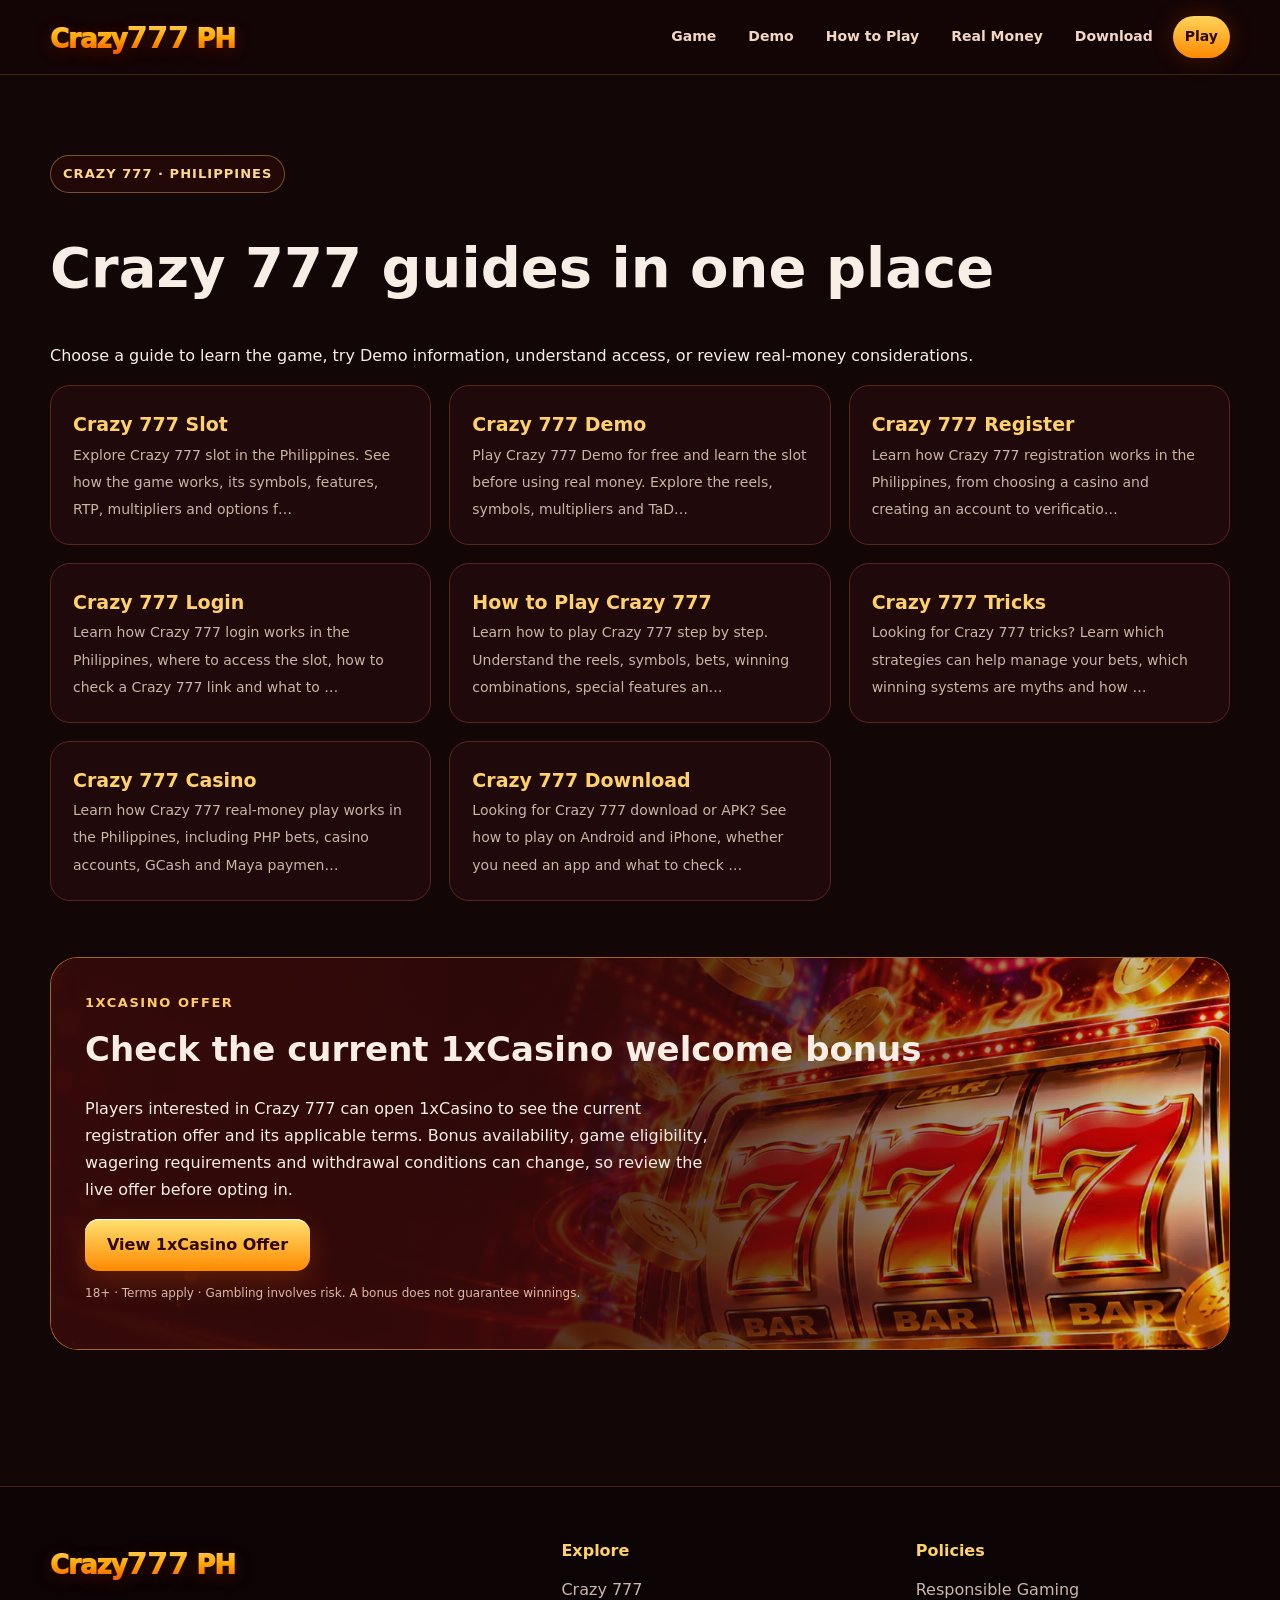
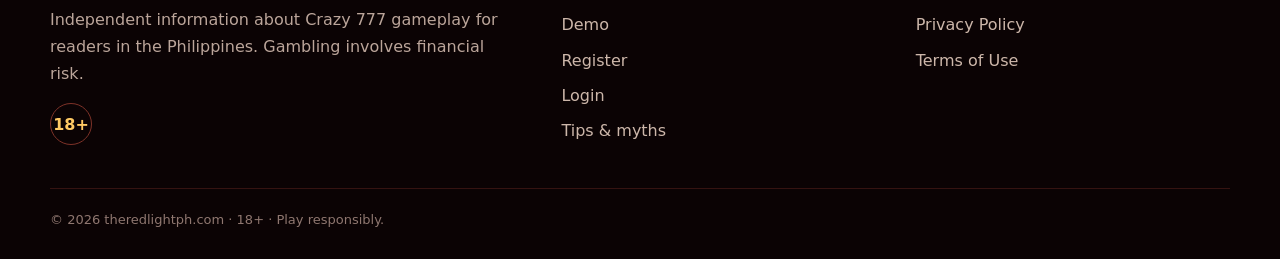
==== index.html @ 71b4148b "Site initial" ====
<!doctype html><html lang="en-PH"><head><meta charset="utf-8"><meta name="viewport" content="width=device-width,initial-scale=1"><title>Crazy 777 Philippines: Game, Demo, Login &amp; Play Guide</title><meta name="description" content="Explore Crazy 777 guides for the Philippines, including gameplay, demo, login, registration, real-money play, tips and mobile access."><meta name="robots" content="index,follow"><link rel="canonical" href="https://theredlightph.com/"><meta name="google-site-verification" content="9KcBztLnrq-bq9x8eg5gqF-JtW9DkqV1aY1myWnVCpM"><meta property="og:type" content="article"><meta property="og:title" content="Crazy 777 Philippines: Game, Demo, Login &amp; Play Guide"><meta property="og:description" content="Explore Crazy 777 guides for the Philippines, including gameplay, demo, login, registration, real-money play, tips and mobile access."><meta property="og:url" content="https://theredlightph.com/"><meta property="og:image" content="https://theredlightph.com/assets/img/hero.webp"><meta name="twitter:card" content="summary_large_image"><meta name="twitter:title" content="Crazy 777 Philippines: Game, Demo, Login &amp; Play Guide"><meta name="twitter:description" content="Explore Crazy 777 guides for the Philippines, including gameplay, demo, login, registration, real-money play, tips and mobile access."><link rel="icon" href="/favicon.ico"><link rel="stylesheet" href="/assets/css/style.css"></head><body><header class="site-header"><div class="wrap head"><a class="brand" href="/crazy-777/">Crazy<b>777</b> PH</a><button class="burger" aria-label="Open menu">☰</button><nav class="nav"><a href="/crazy-777/">Game</a><a href="/crazy-777-demo/">Demo</a><a href="/how-to-play-crazy-777/">How to Play</a><a href="/crazy-777-real-money/">Real Money</a><a href="/crazy-777-download/">Download</a><a class="play-top" href="/play/">Play</a></nav></div></header><section class="hub"><div class="wrap"><span class="eyebrow">Crazy 777 · Philippines</span><h1>Crazy 777 guides in one place</h1><p>Choose a guide to learn the game, try Demo information, understand access, or review real-money considerations.</p><div class="cards"><a class="card" href="/crazy-777/"><b>Crazy 777 Slot</b><span>Explore Crazy 777 slot in the Philippines. See how the game works, its symbols, features, RTP, multipliers and options f…</span></a><a class="card" href="/crazy-777-demo/"><b>Crazy 777 Demo</b><span>Play Crazy 777 Demo for free and learn the slot before using real money. Explore the reels, symbols, multipliers and TaD…</span></a><a class="card" href="/crazy-777-register/"><b>Crazy 777 Register</b><span>Learn how Crazy 777 registration works in the Philippines, from choosing a casino and creating an account to verificatio…</span></a><a class="card" href="/crazy-777-login/"><b>Crazy 777 Login</b><span>Learn how Crazy 777 login works in the Philippines, where to access the slot, how to check a Crazy 777 link and what to …</span></a><a class="card" href="/how-to-play-crazy-777/"><b>How to Play Crazy 777</b><span>Learn how to play Crazy 777 step by step. Understand the reels, symbols, bets, winning combinations, special features an…</span></a><a class="card" href="/crazy-777-tricks/"><b>Crazy 777 Tricks</b><span>Looking for Crazy 777 tricks? Learn which strategies can help manage your bets, which winning systems are myths and how …</span></a><a class="card" href="/crazy-777-real-money/"><b>Crazy 777 Casino</b><span>Learn how Crazy 777 real-money play works in the Philippines, including PHP bets, casino accounts, GCash and Maya paymen…</span></a><a class="card" href="/crazy-777-download/"><b>Crazy 777 Download</b><span>Looking for Crazy 777 download or APK? See how to play on Android and iPhone, whether you need an app and what to check …</span></a></div><section class="bonus"><div class="bonus-kicker">1xCasino offer</div><h2>Check the current 1xCasino welcome bonus</h2><p>Players interested in Crazy 777 can open 1xCasino to see the current registration offer and its applicable terms. Bonus availability, game eligibility, wagering requirements and withdrawal conditions can change, so review the live offer before opting in.</p><a class="btn btn-main" href="/play/" rel="nofollow sponsored">View 1xCasino Offer</a><p class="bonus-note">18+ · Terms apply · Gambling involves risk. A bonus does not guarantee winnings.</p></section></div></section><footer class="footer"><div class="wrap"><div class="footgrid"><div><div class="brand">Crazy<b>777</b> PH</div><p>Independent information about Crazy 777 gameplay for readers in the Philippines. Gambling involves financial risk.</p><span class="age">18+</span></div><div><h4>Explore</h4><a href="/crazy-777/">Crazy 777</a><a href="/crazy-777-demo/">Demo</a><a href="/crazy-777-register/">Register</a><a href="/crazy-777-login/">Login</a><a href="/crazy-777-tricks/">Tips & myths</a></div><div><h4>Policies</h4><a href="/responsible-gaming/">Responsible Gaming</a><a href="/privacy-policy/">Privacy Policy</a><a href="/terms/">Terms of Use</a></div></div><div class="copyright">© 2026 theredlightph.com · 18+ · Play responsibly.</div></div></footer><script src="/assets/js/site.js"></script></body></html>
---- assets/css/style.css ----
*{box-sizing:border-box}html{scroll-behavior:smooth}body{margin:0;background:#120607;color:#f8eee6;font-family:Inter,ui-sans-serif,system-ui,-apple-system,BlinkMacSystemFont,"Segoe UI",sans-serif;line-height:1.7}a{color:inherit}.wrap{width:min(1180px,calc(100% - 40px));margin:auto}.site-header{position:sticky;top:0;z-index:50;background:rgba(20,5,6,.9);backdrop-filter:blur(16px);border-bottom:1px solid rgba(255,190,73,.18)}.head{height:74px;display:flex;align-items:center;gap:24px}.brand{font-weight:950;font-size:26px;letter-spacing:-1px;text-decoration:none;background:linear-gradient(#fff2a6,#ffb000 52%,#ef2b0b);-webkit-background-clip:text;color:transparent;text-shadow:0 4px 18px rgba(255,68,0,.22)}.brand b{font-size:31px}.nav{display:flex;gap:8px;margin-left:auto}.nav a{font-size:14px;font-weight:750;text-decoration:none;padding:9px 12px;border-radius:999px;color:#f3d7c4}.nav a:hover{background:#2b0c0d;color:#fff}.play-top{background:linear-gradient(180deg,#ffd45b,#ff8a00);color:#2b0800!important;box-shadow:0 0 24px #ff6a0038}.burger{display:none;margin-left:auto;background:#2b0c0d;border:1px solid #6f2b22;color:#fff;border-radius:12px;padding:10px 12px;font-size:18px}.hero{position:relative;min-height:620px;display:flex;align-items:center;overflow:hidden;background:#4a0909}.hero:before{content:"";position:absolute;inset:0;background:linear-gradient(90deg,rgba(25,3,4,.96) 0%,rgba(25,3,4,.78) 38%,rgba(25,3,4,.08) 72%),url('/assets/img/hero.webp') center/cover no-repeat}.hero:after{content:"";position:absolute;inset:auto 0 0;height:130px;background:linear-gradient(transparent,#120607)}.hero-in{position:relative;z-index:2;padding:90px 0 120px;max-width:660px}.eyebrow{display:inline-flex;gap:8px;align-items:center;padding:7px 12px;border:1px solid #ffbf5066;border-radius:999px;background:#2a0909bb;color:#ffd887;font-weight:800;font-size:13px;text-transform:uppercase;letter-spacing:.08em}.hero h1{font-size:clamp(42px,6vw,76px);line-height:.98;margin:20px 0 20px;letter-spacing:-3px;text-wrap:balance}.hero p{font-size:19px;color:#f4d9c9;max-width:620px}.hero-actions{display:flex;gap:12px;flex-wrap:wrap;margin-top:28px}.btn{display:inline-flex;align-items:center;justify-content:center;min-height:50px;padding:12px 22px;border-radius:14px;text-decoration:none;font-weight:900}.btn-main{background:linear-gradient(180deg,#ffe172,#ff8a00);color:#2d0800;box-shadow:0 10px 30px #ff6a0038,inset 0 1px #fff}.btn-main:hover{transform:translateY(-2px)}.btn-ghost{background:#2b0b0ddd;border:1px solid #a64535;color:#fff}.trustbar{position:relative;z-index:4;margin-top:-58px}.trustgrid{display:grid;grid-template-columns:repeat(4,1fr);background:linear-gradient(135deg,#2a0b0d,#1a0809);border:1px solid #6d2c25;border-radius:22px;box-shadow:0 24px 60px #0008;overflow:hidden}.trustgrid div{padding:19px 22px;border-right:1px solid #55201d}.trustgrid div:last-child{border:0}.trustgrid b{display:block;color:#ffd56b}.main{padding:64px 0 90px}.toc{margin:0 0 52px;padding:22px 24px;background:linear-gradient(135deg,#2b0d0f,#1b090a);border:1px solid #5f2723;border-radius:20px}.toc strong{display:block;color:#ffd36a;margin-bottom:12px}.toc-links{display:flex;gap:9px;flex-wrap:wrap}.toc a{text-decoration:none;font-size:13px;font-weight:750;padding:7px 10px;border-radius:10px;background:#3a1113;color:#f6d9c7}.content{font-size:17px}.content h2{font-size:clamp(28px,3.5vw,40px);line-height:1.15;letter-spacing:-1px;margin:72px 0 20px;color:#fff}.content h3{font-size:22px;line-height:1.3;margin:32px 0 8px;color:#ffd477}.content p{color:#e9d7cc;margin:0 0 20px;max-width:900px}.content ul,.content ol{max-width:860px;padding-left:25px;color:#ecd9cd}.content li{margin:8px 0}.table-wrap{overflow-x:auto;margin:28px 0 44px;border:1px solid #642820;border-radius:18px;background:#1d090a}.content table{width:100%;border-collapse:collapse;min-width:620px}.content th,.content td{text-align:left;padding:14px 17px;border-bottom:1px solid #4b1c19}.content tr:last-child td{border-bottom:0}.content tr:nth-child(even){background:#260c0d}.content th{color:#ffd36a}.visual{margin:40px 0 52px;border-radius:26px;overflow:hidden;border:1px solid #733129;box-shadow:0 28px 70px #0008}.visual img{width:100%;display:block;height:auto}.visual.split{display:grid;grid-template-columns:1.5fr .7fr;background:#21090a;align-items:center}.visual.split img{height:100%;object-fit:cover}.visual-copy{padding:28px}.visual-copy b{display:block;font-size:26px;color:#ffd36a;margin-bottom:8px}.bonus{position:relative;margin:56px 0;padding:34px;border-radius:28px;overflow:hidden;border:1px solid #ffb43c88;background:#3b0d0b}.bonus:before{content:"";position:absolute;inset:0;background:linear-gradient(90deg,#300a0af2,#300a0acb 55%,#300a0a2c),url('/assets/img/cta.webp') center/cover}.bonus>*{position:relative}.bonus-kicker{font-size:13px;text-transform:uppercase;letter-spacing:.12em;font-weight:900;color:#ffcb65}.bonus h2{margin:7px 0 10px!important;font-size:34px!important}.bonus p{max-width:650px}.bonus-note{font-size:12px;color:#d9b9a7!important;margin-top:12px!important}.symbol-row{display:grid;grid-template-columns:1fr 1fr;gap:20px;margin:46px 0}.symbol-card{display:flex;align-items:center;gap:22px;background:#220a0b;border:1px solid #5c241f;border-radius:22px;padding:22px}.symbol-card img{width:120px;height:100px;object-fit:cover;border-radius:16px}.symbol-card b{font-size:20px;color:#ffd46f}.demo-panel{position:relative;margin:35px 0 55px;border-radius:28px;overflow:hidden;border:1px solid #7a3429}.demo-panel img{display:block;width:100%}.demo-overlay{position:absolute;inset:0;display:flex;align-items:center;justify-content:center;background:#18040455}.demo-play{width:120px;height:120px;border-radius:50%;background:linear-gradient(#ffe072,#ff8b00);display:flex;align-items:center;justify-content:center;color:#330800;text-decoration:none;font-weight:950;box-shadow:0 0 0 14px #ffb13d22,0 20px 50px #0009;font-size:18px}.faq h3{padding-top:16px;border-top:1px solid #3f1716}.footer{border-top:1px solid #4d1c19;background:#0b0304;padding:50px 0 28px}.footgrid{display:grid;grid-template-columns:1.5fr 1fr 1fr;gap:40px}.footer h4{color:#ffd16a;margin:0 0 12px}.footer a{display:block;color:#cdb7aa;text-decoration:none;margin:8px 0}.footer p{color:#bba59a}.age{display:inline-flex;border:1px solid #7e3228;border-radius:50%;width:42px;height:42px;align-items:center;justify-content:center;font-weight:900;color:#ffca64}.copyright{margin-top:36px;padding-top:20px;border-top:1px solid #351311;color:#8f7770;font-size:13px}.policy{padding:70px 0}.policy h1{font-size:48px}.policy h2{margin-top:40px;color:#ffd16a}.policy p,.policy li{color:#dfccc1}.hub{padding:80px 0}.hub h1{font-size:56px;line-height:1}.cards{display:grid;grid-template-columns:repeat(3,1fr);gap:18px}.card{background:#20090a;border:1px solid #5d231f;border-radius:20px;padding:22px;text-decoration:none}.card b{display:block;color:#ffd16a;font-size:19px}.card span{color:#cbb3a6;font-size:14px}.sr{position:absolute;left:-9999px}
@media(max-width:900px){.nav{display:none;position:absolute;top:74px;left:20px;right:20px;background:#190708;border:1px solid #5b211d;border-radius:18px;padding:12px;flex-direction:column}.nav.open{display:flex}.burger{display:block}.hero{min-height:570px}.hero:before{background:linear-gradient(180deg,rgba(22,3,4,.35),rgba(22,3,4,.96) 67%),url('/assets/img/hero.webp') 62% center/cover no-repeat}.hero-in{padding-top:230px}.trustgrid{grid-template-columns:1fr 1fr}.trustgrid div:nth-child(2){border-right:0}.trustgrid div:nth-child(-n+2){border-bottom:1px solid #55201d}.visual.split{grid-template-columns:1fr}.cards{grid-template-columns:1fr 1fr}.footgrid{grid-template-columns:1fr 1fr}.footgrid>div:first-child{grid-column:1/-1}}
@media(max-width:560px){.wrap{width:min(100% - 28px,1180px)}.head{height:66px}.brand{font-size:21px}.brand b{font-size:25px}.nav{top:66px}.hero{min-height:620px}.hero-in{padding:250px 0 100px}.hero h1{font-size:43px;letter-spacing:-1.8px}.hero p{font-size:16px}.hero-actions .btn{width:100%}.trustbar{margin-top:-44px}.trustgrid{grid-template-columns:1fr 1fr}.trustgrid div{padding:14px 13px;font-size:13px}.main{padding-top:48px}.content{font-size:16px}.content h2{margin-top:58px}.toc{padding:18px}.toc-links{display:grid;grid-template-columns:1fr 1fr}.bonus{padding:24px 20px}.bonus h2{font-size:28px!important}.symbol-row{grid-template-columns:1fr}.symbol-card img{width:90px;height:80px}.demo-play{width:96px;height:96px}.cards{grid-template-columns:1fr}.footgrid{grid-template-columns:1fr}.footgrid>div:first-child{grid-column:auto}.policy h1{font-size:38px}}
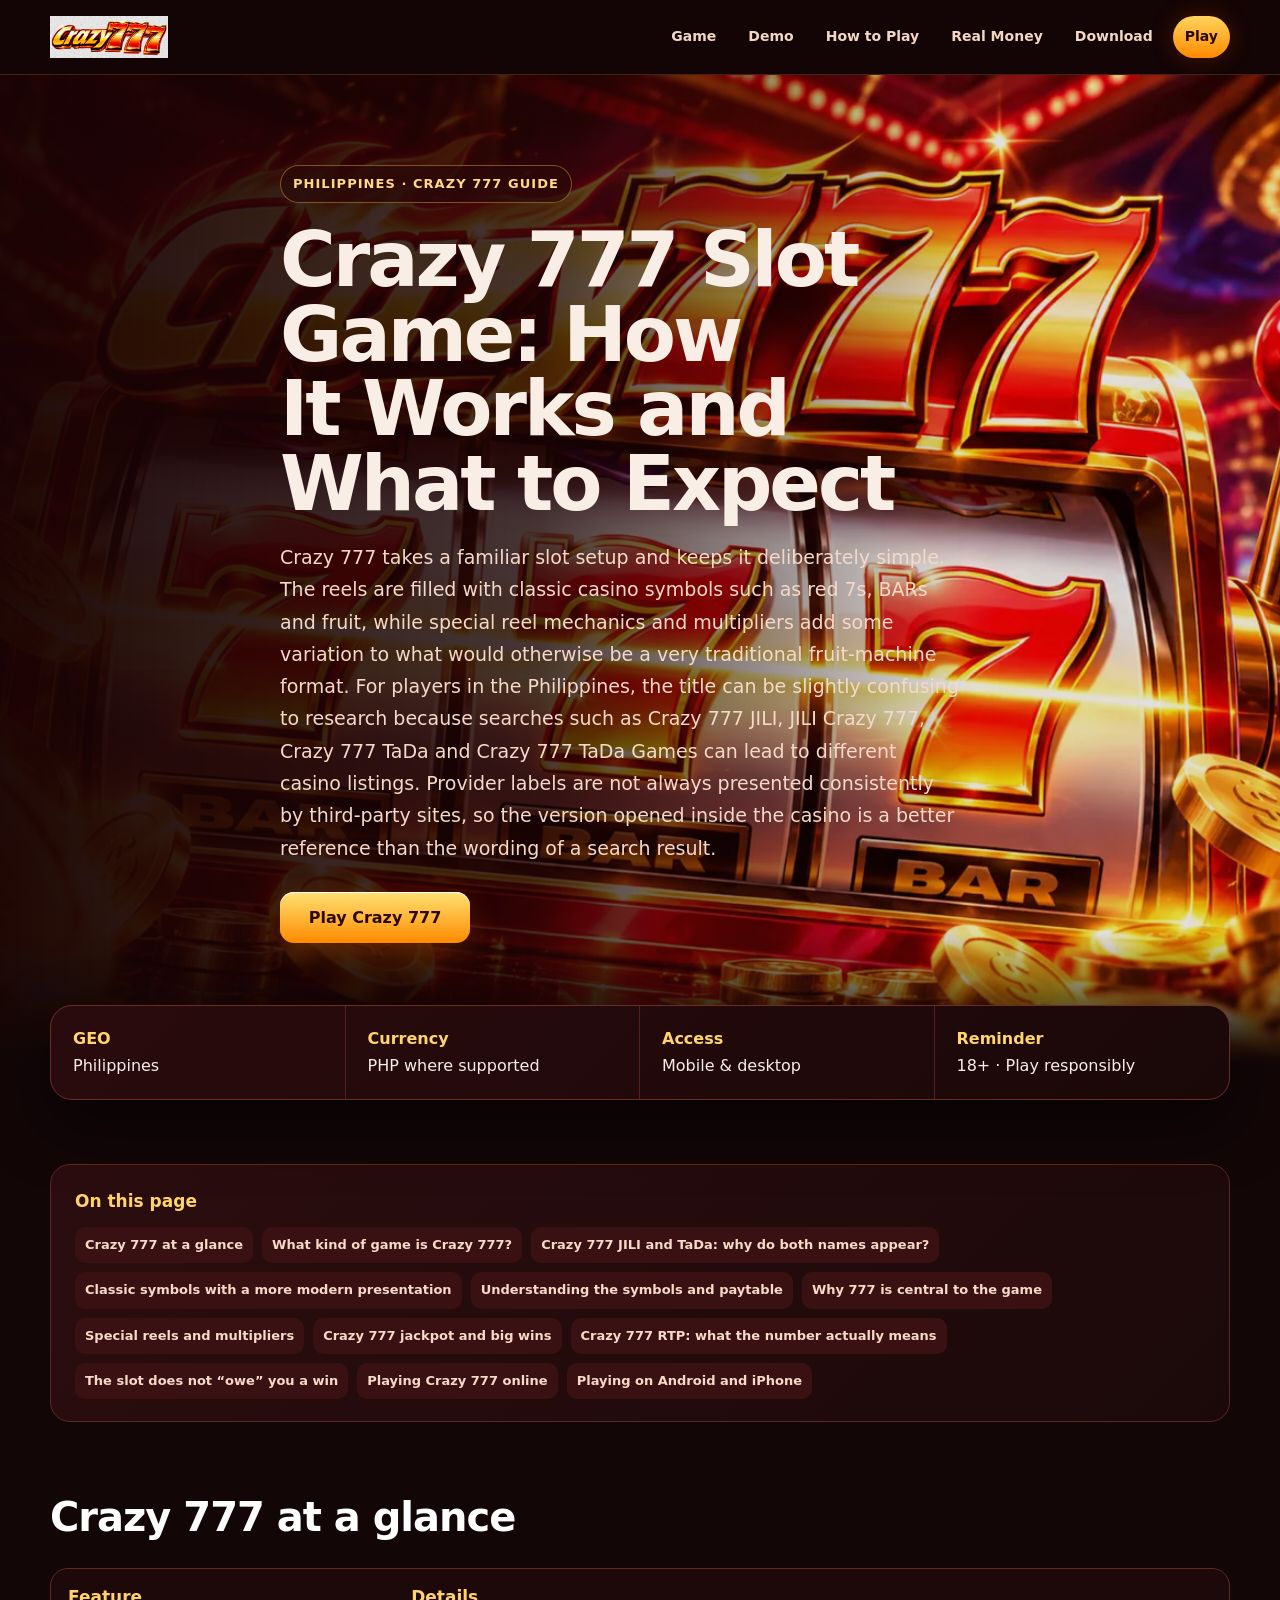
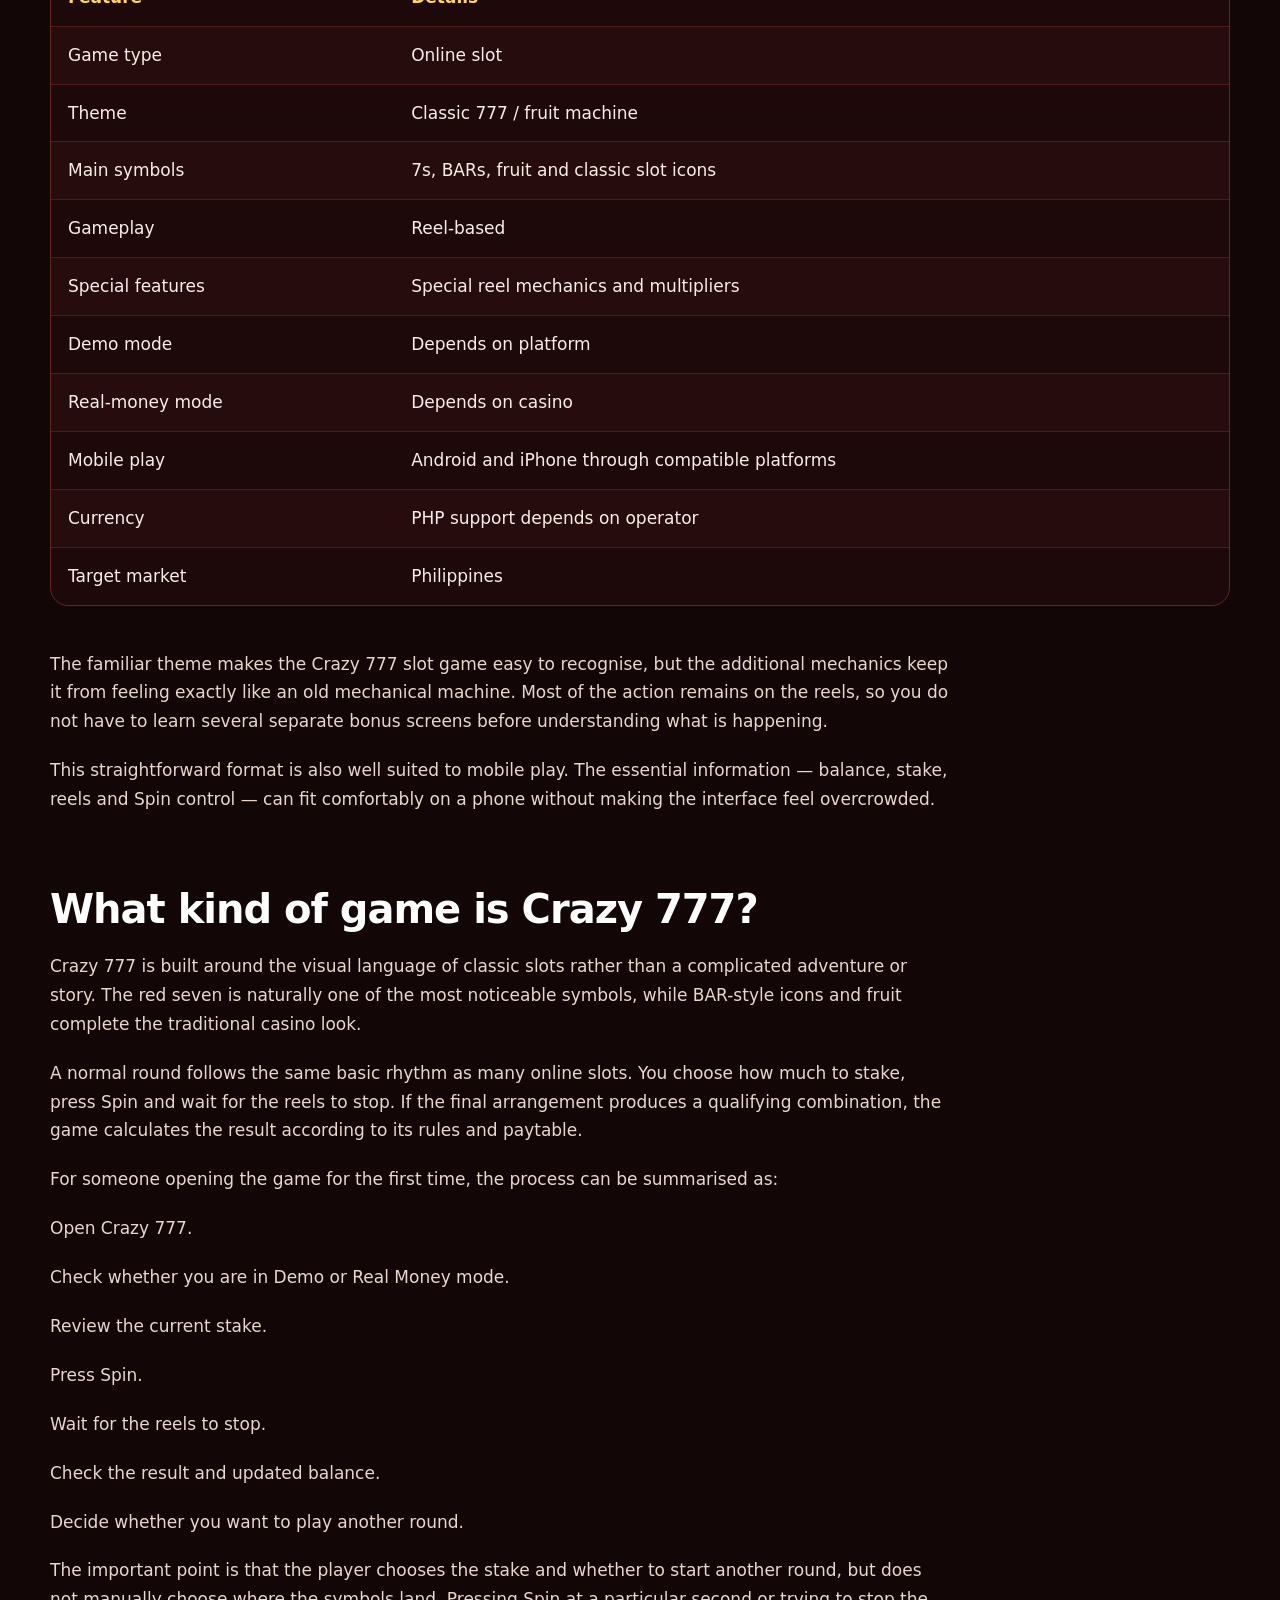
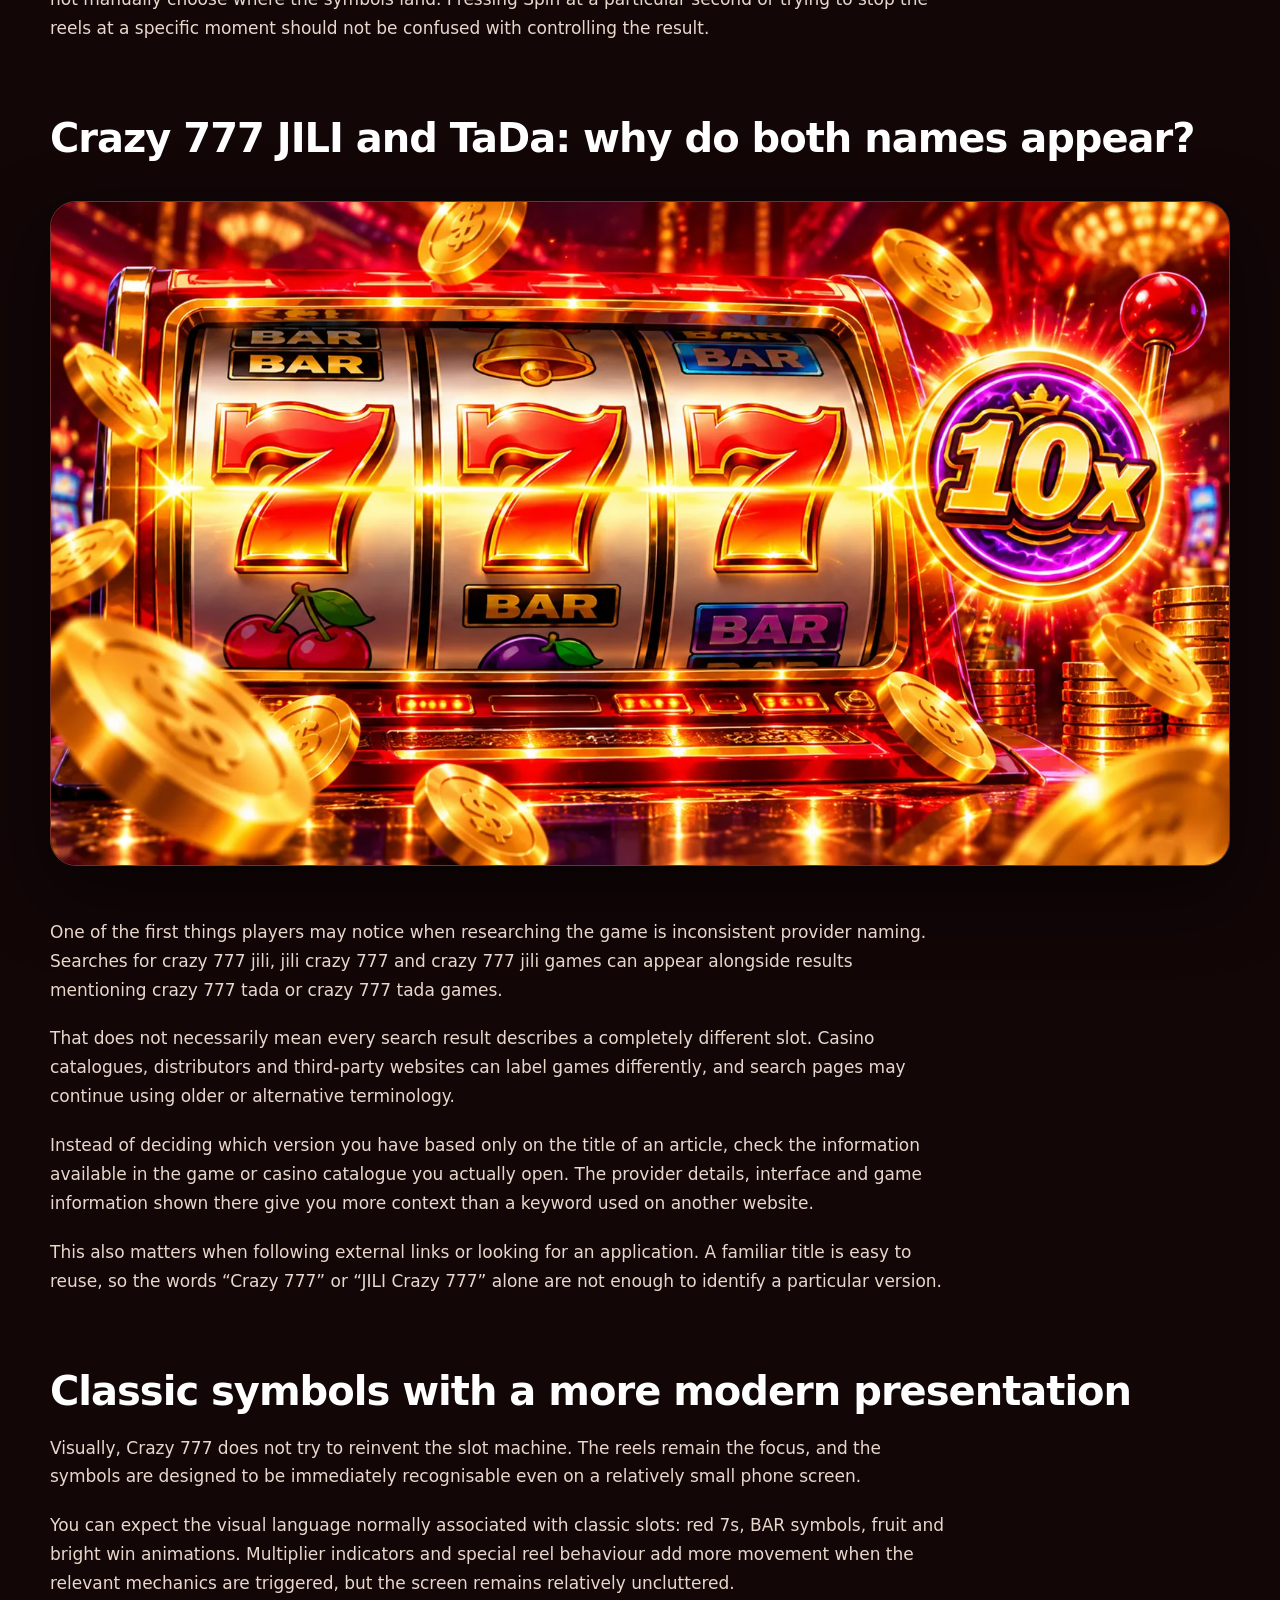
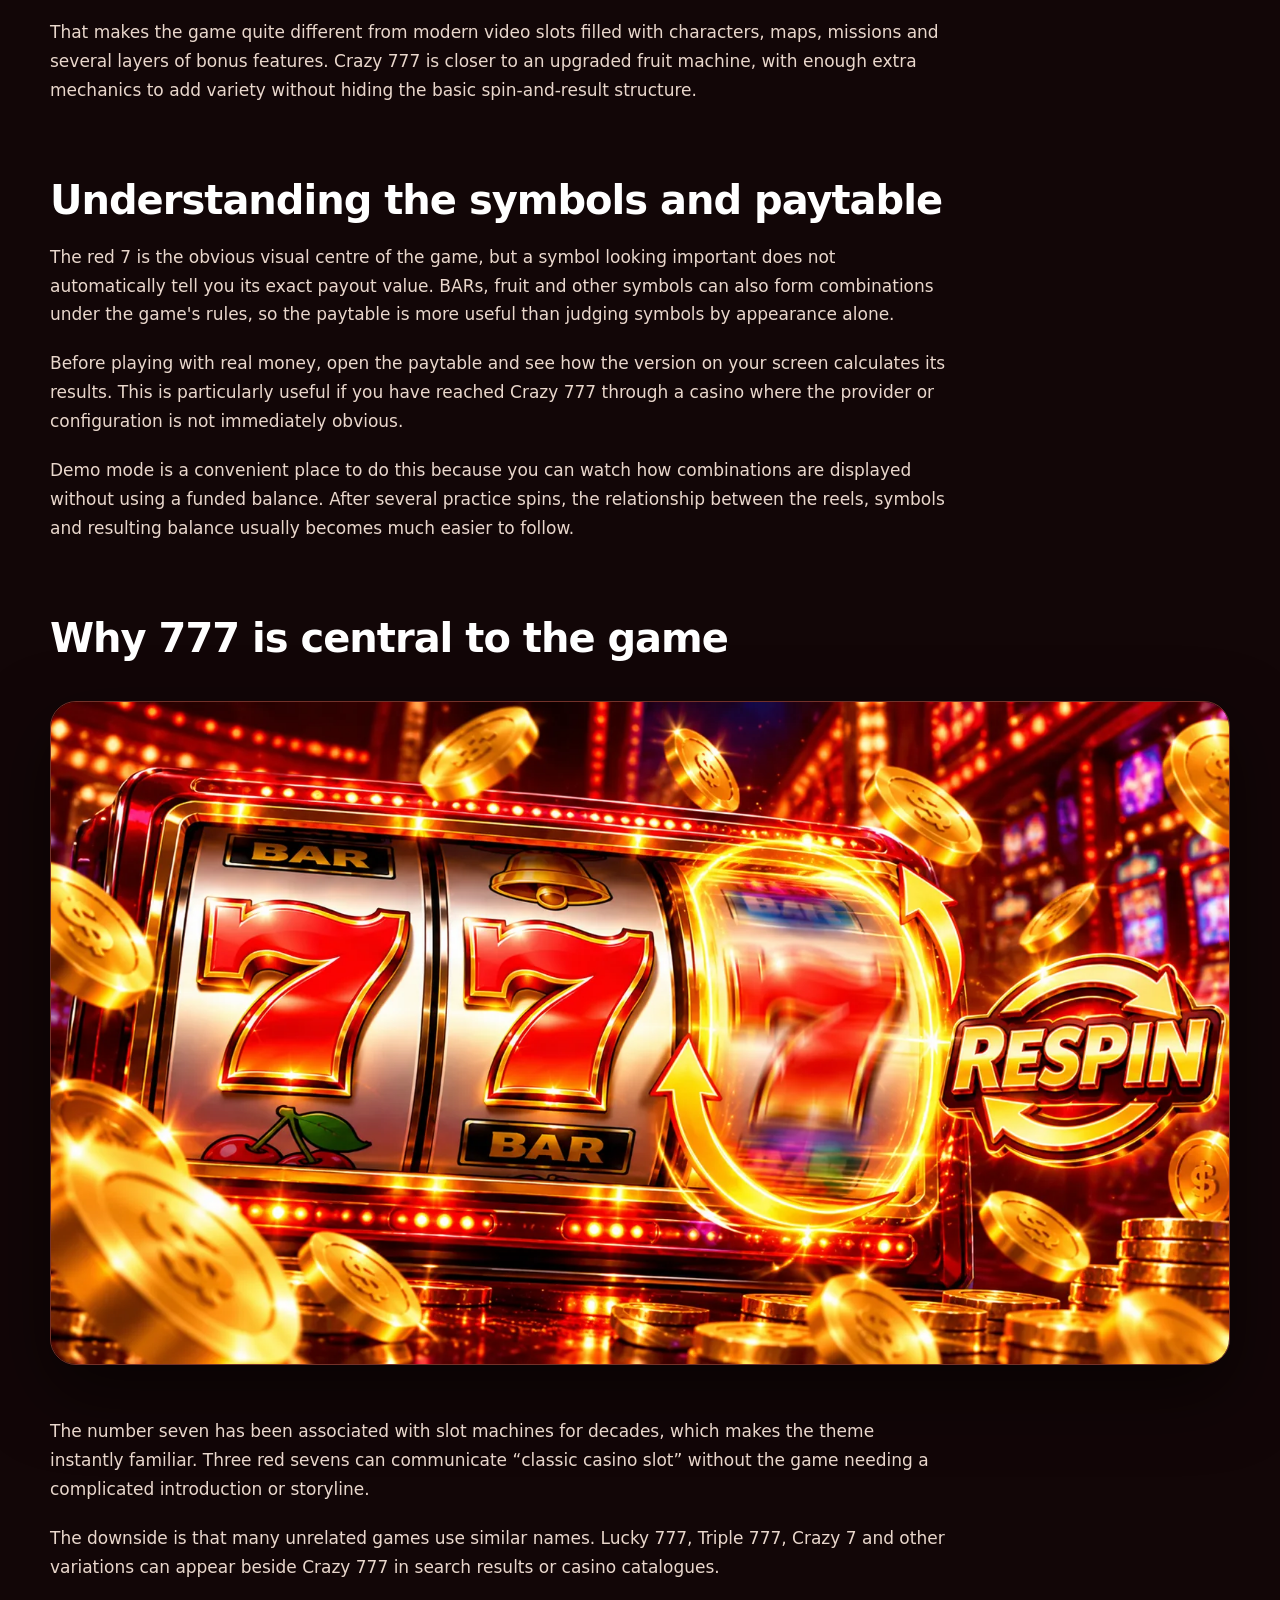
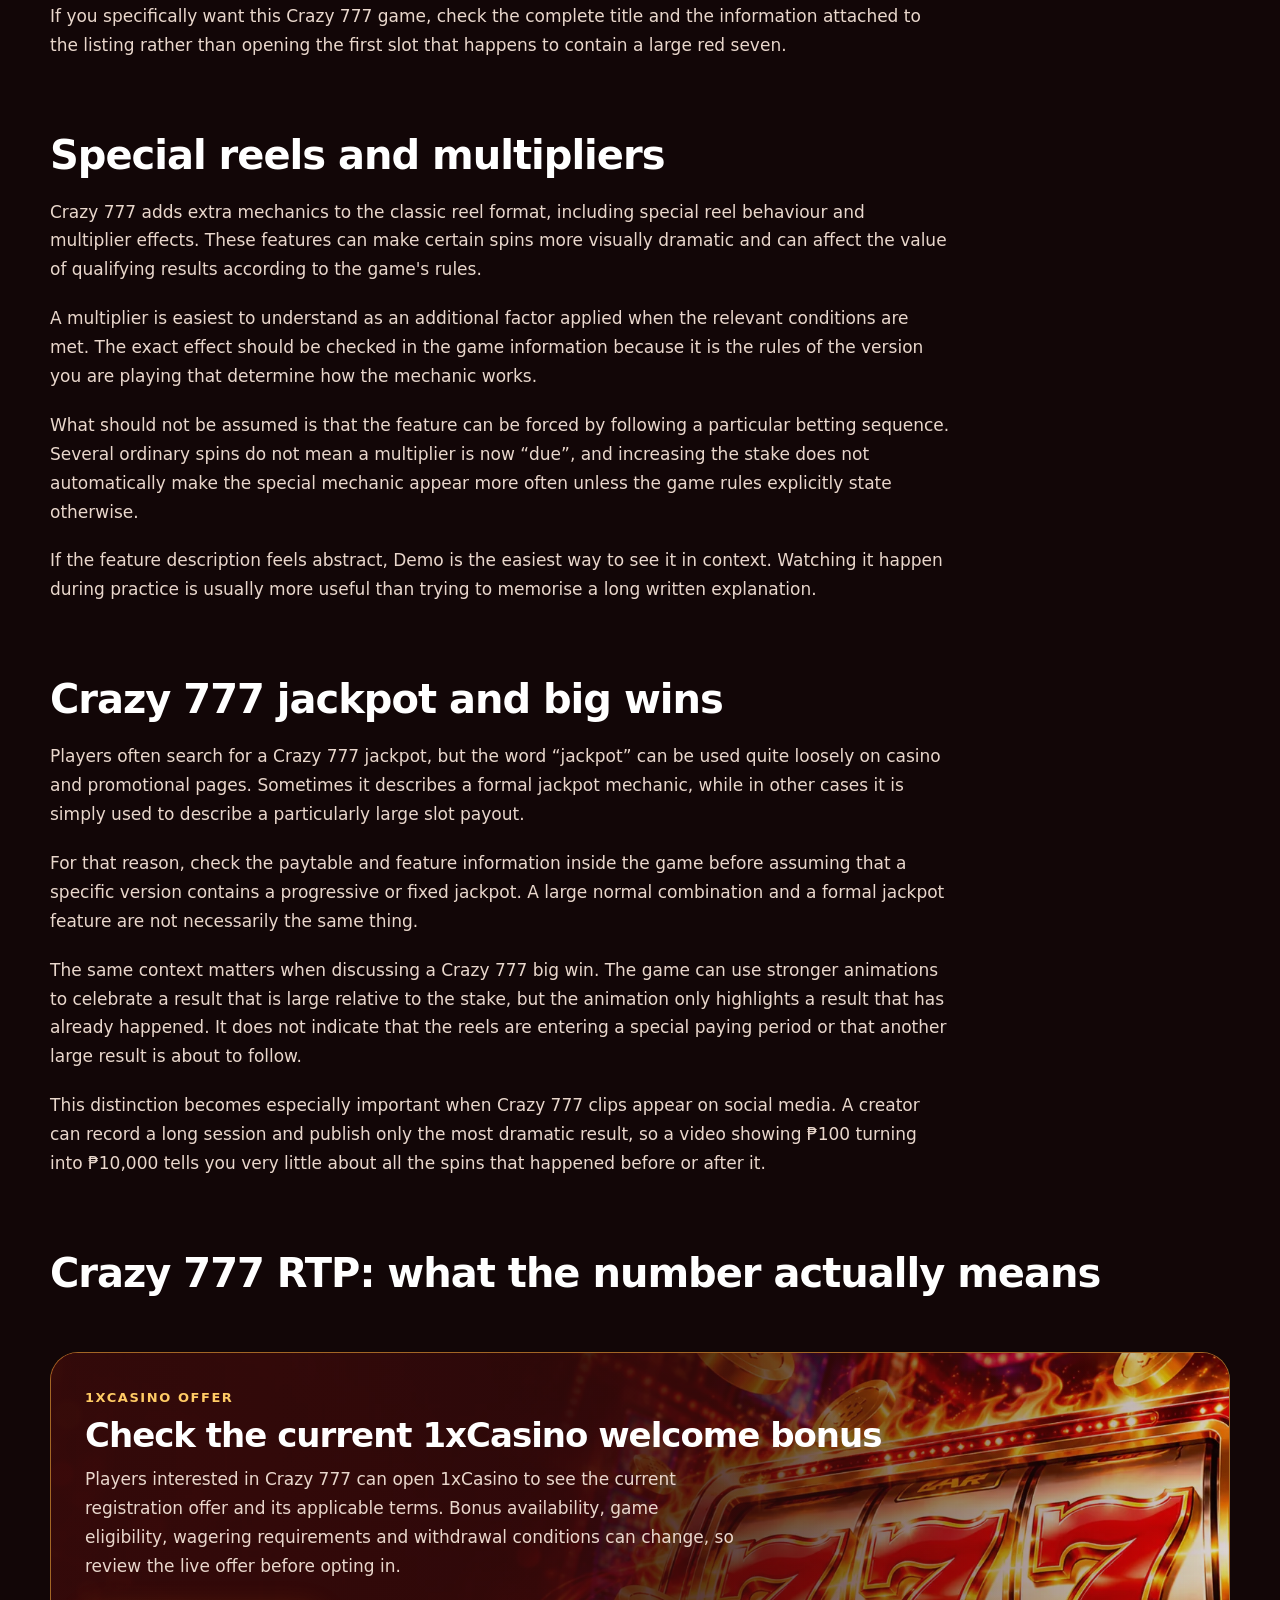
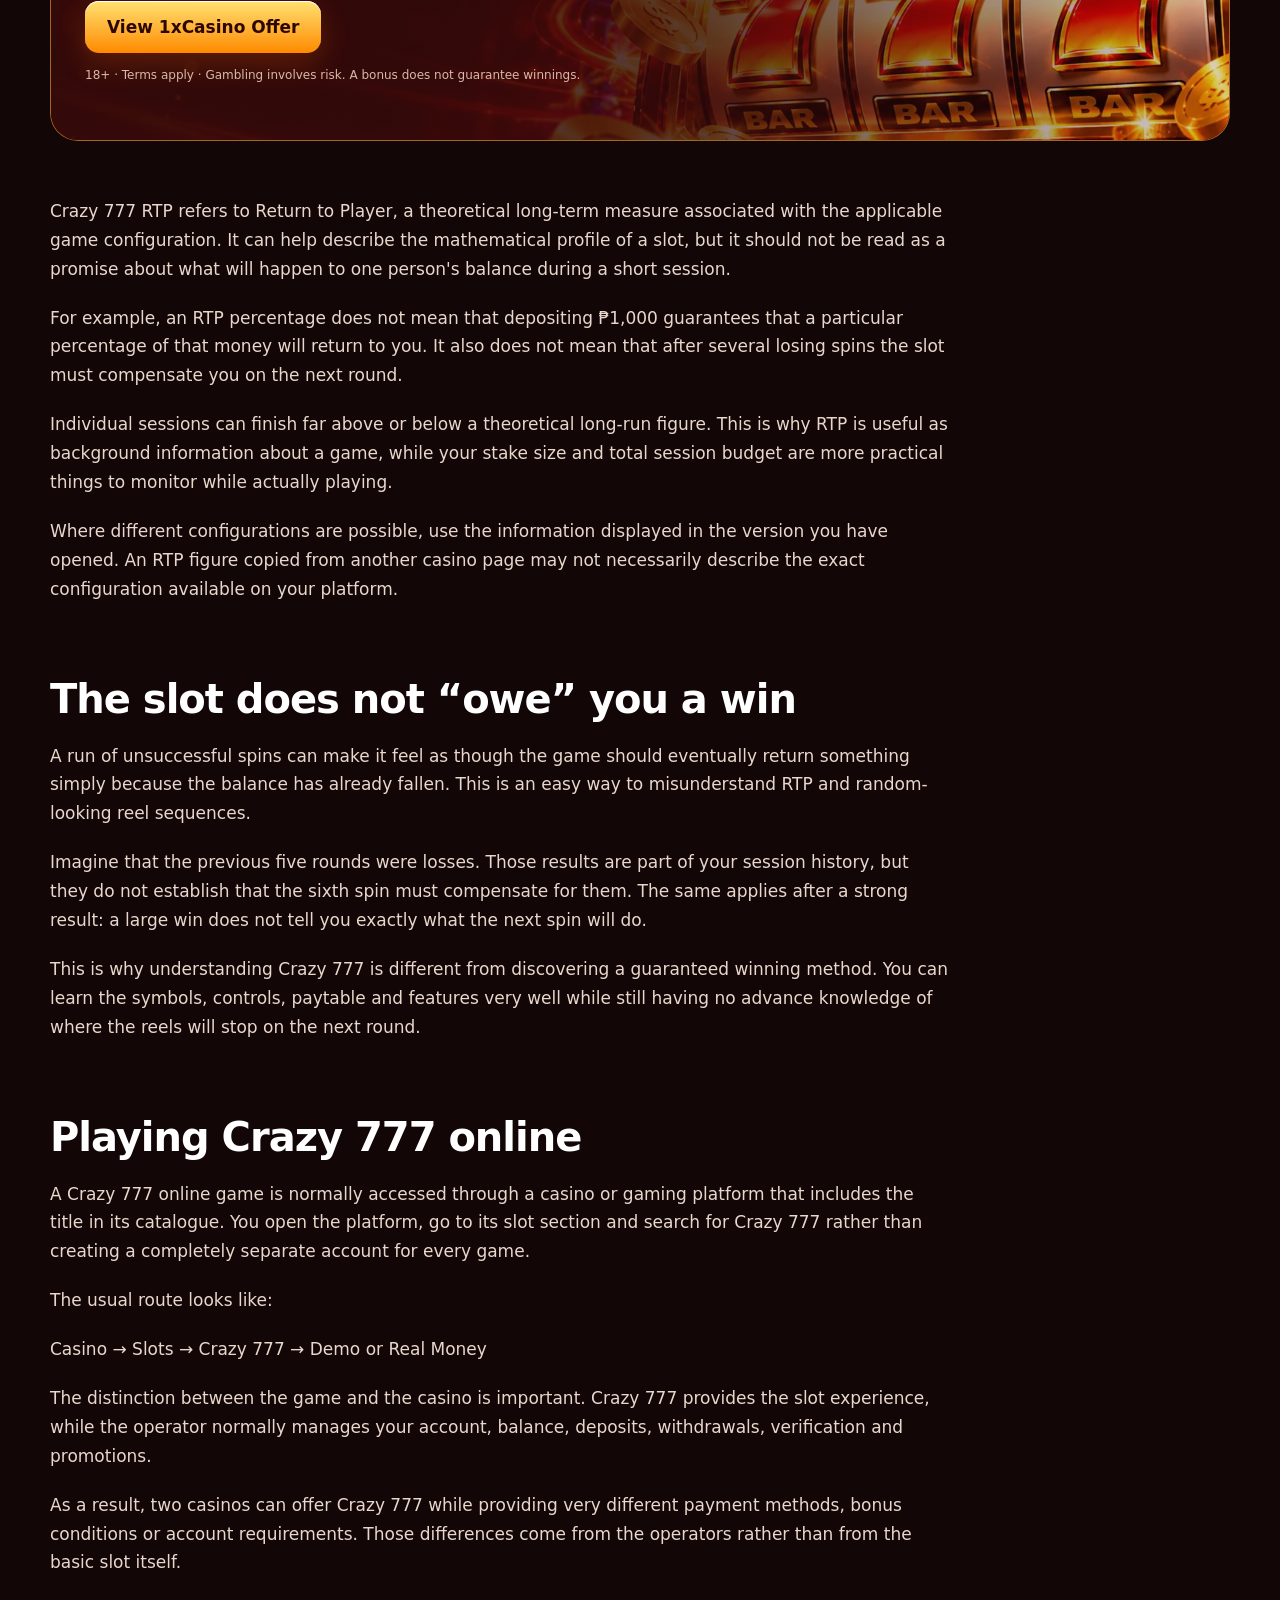
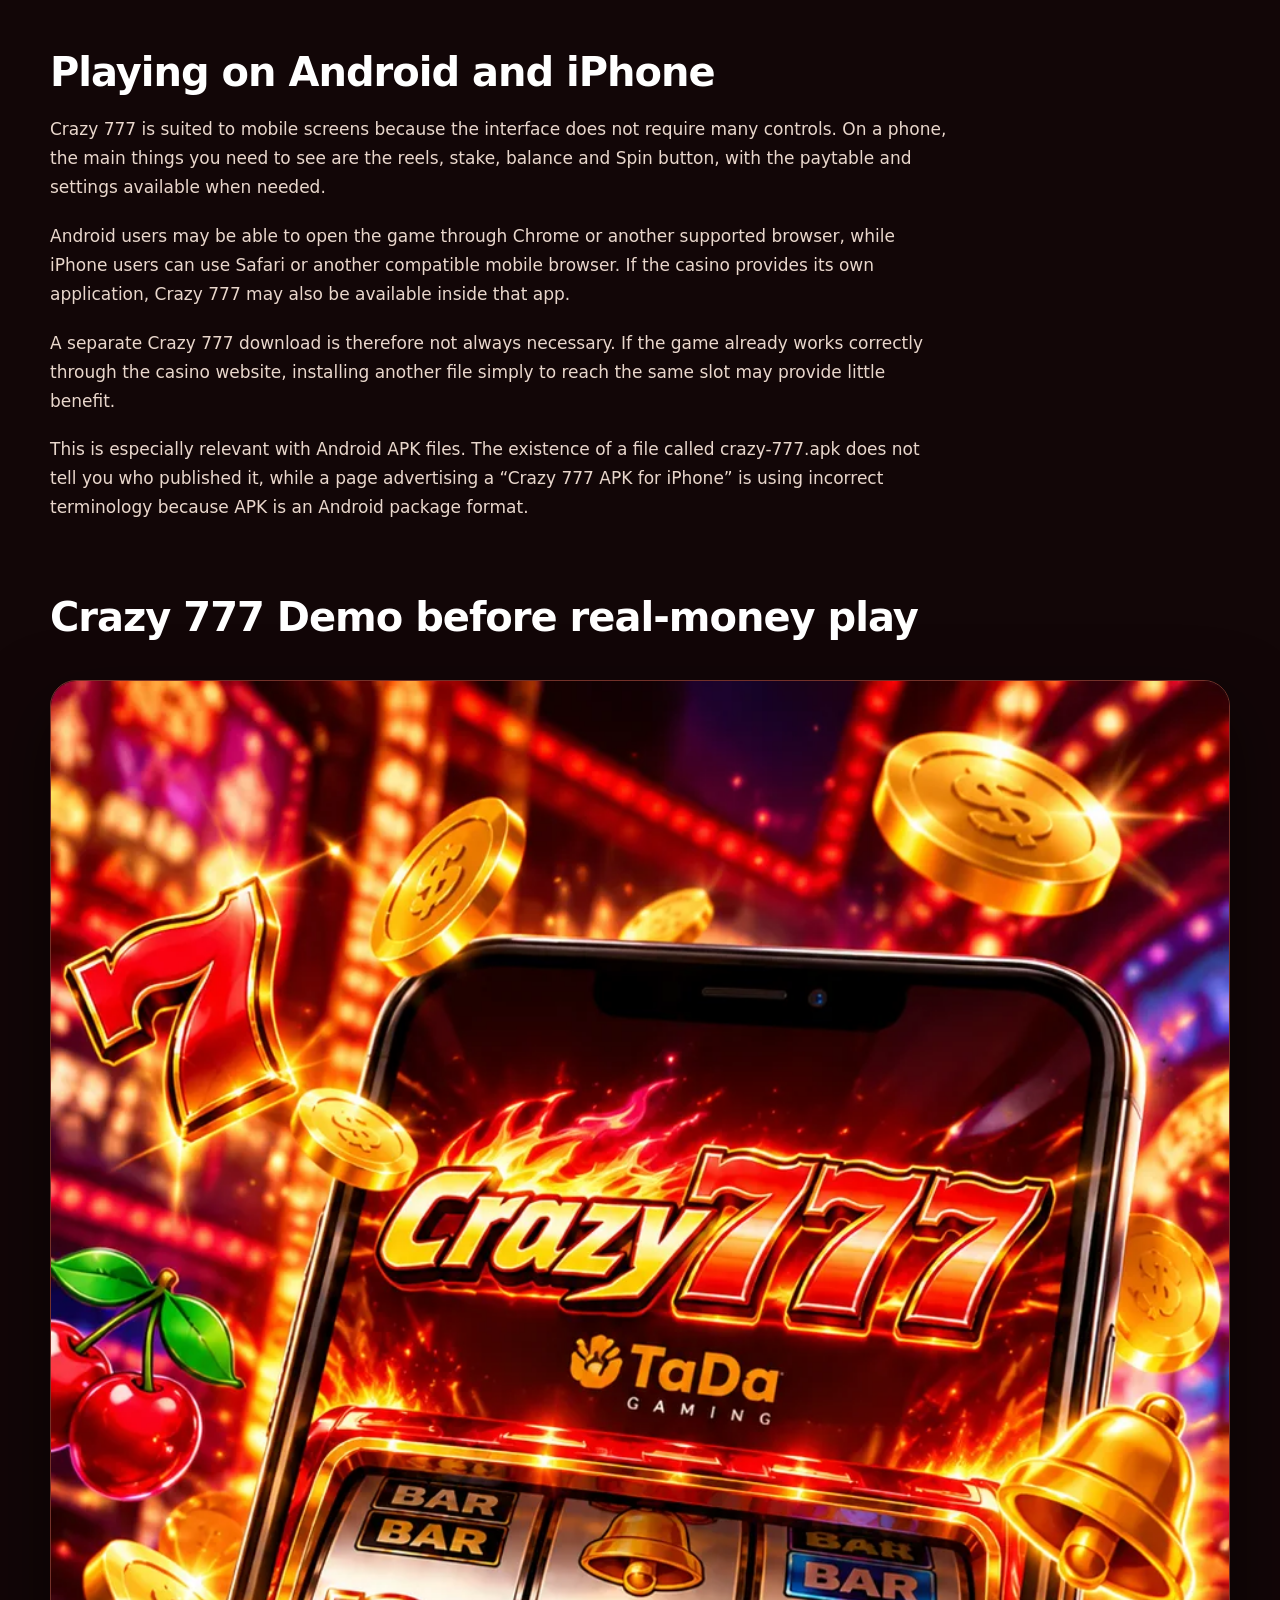
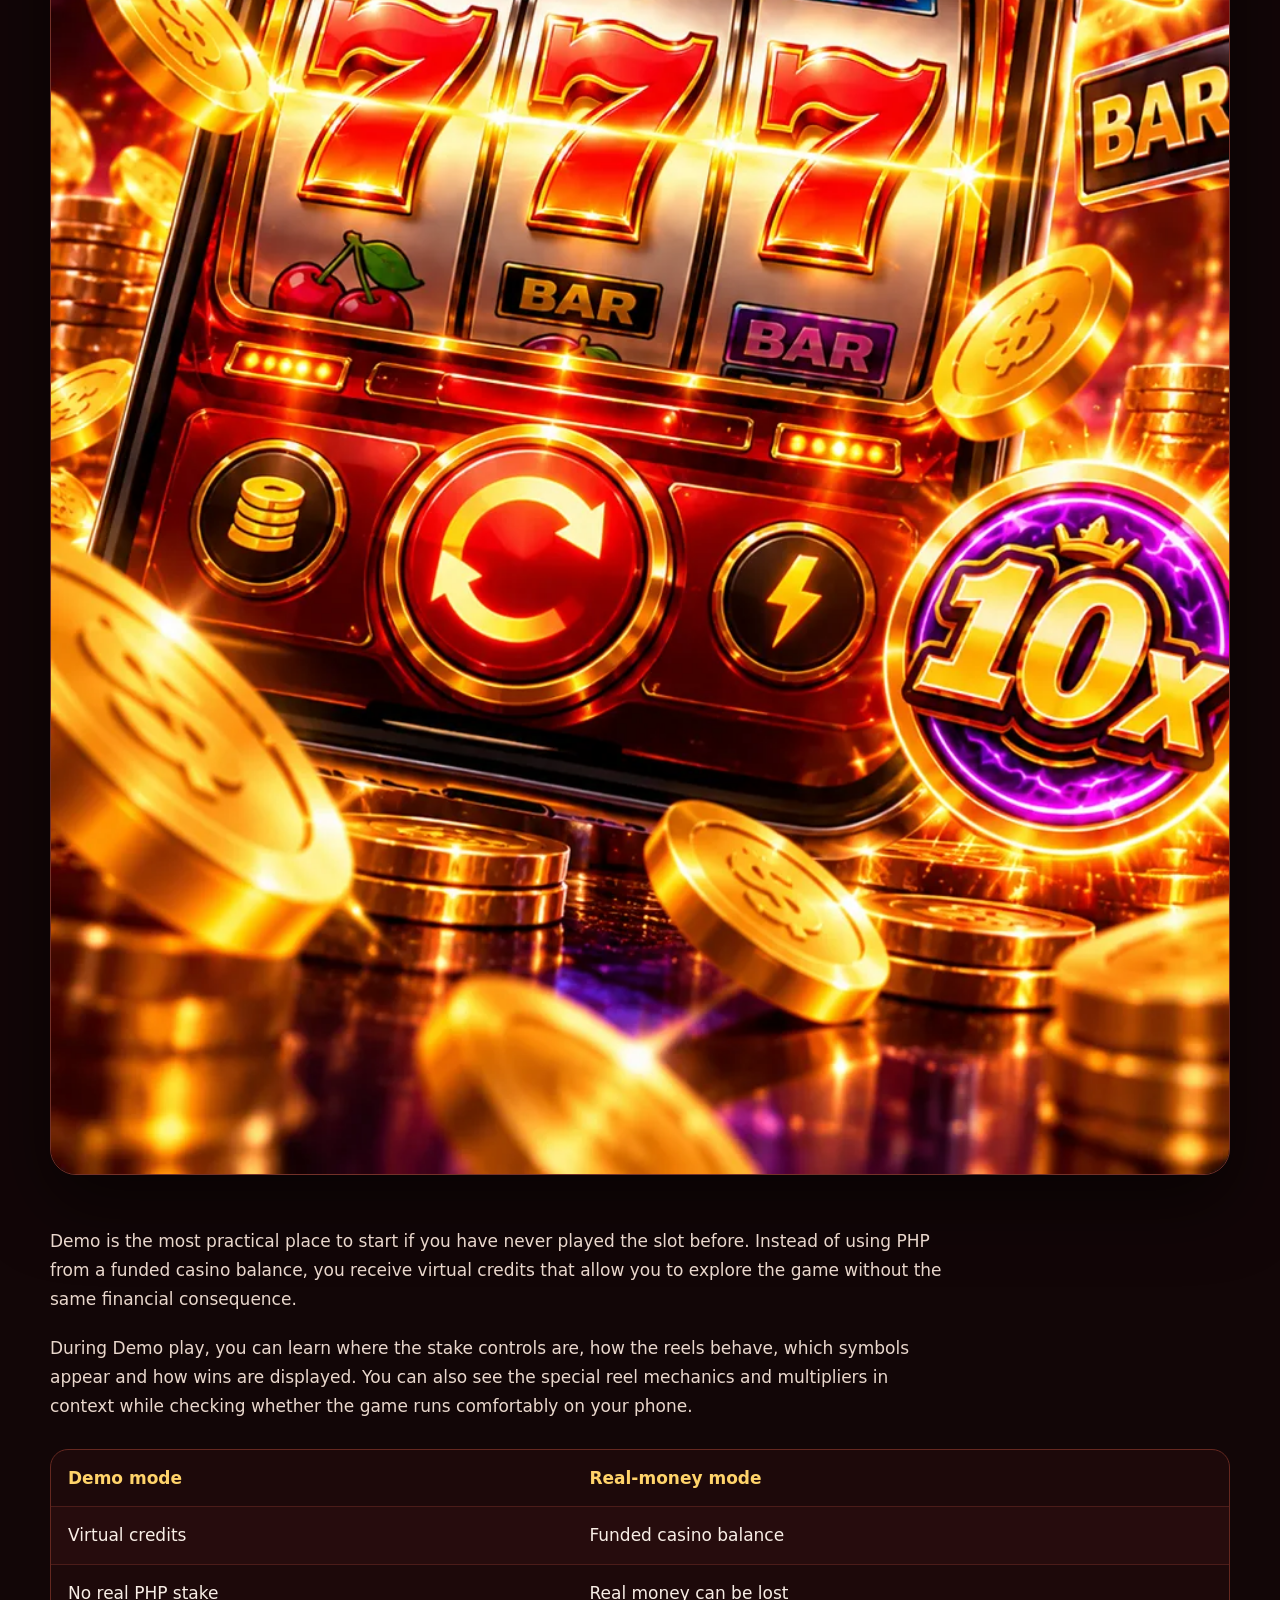
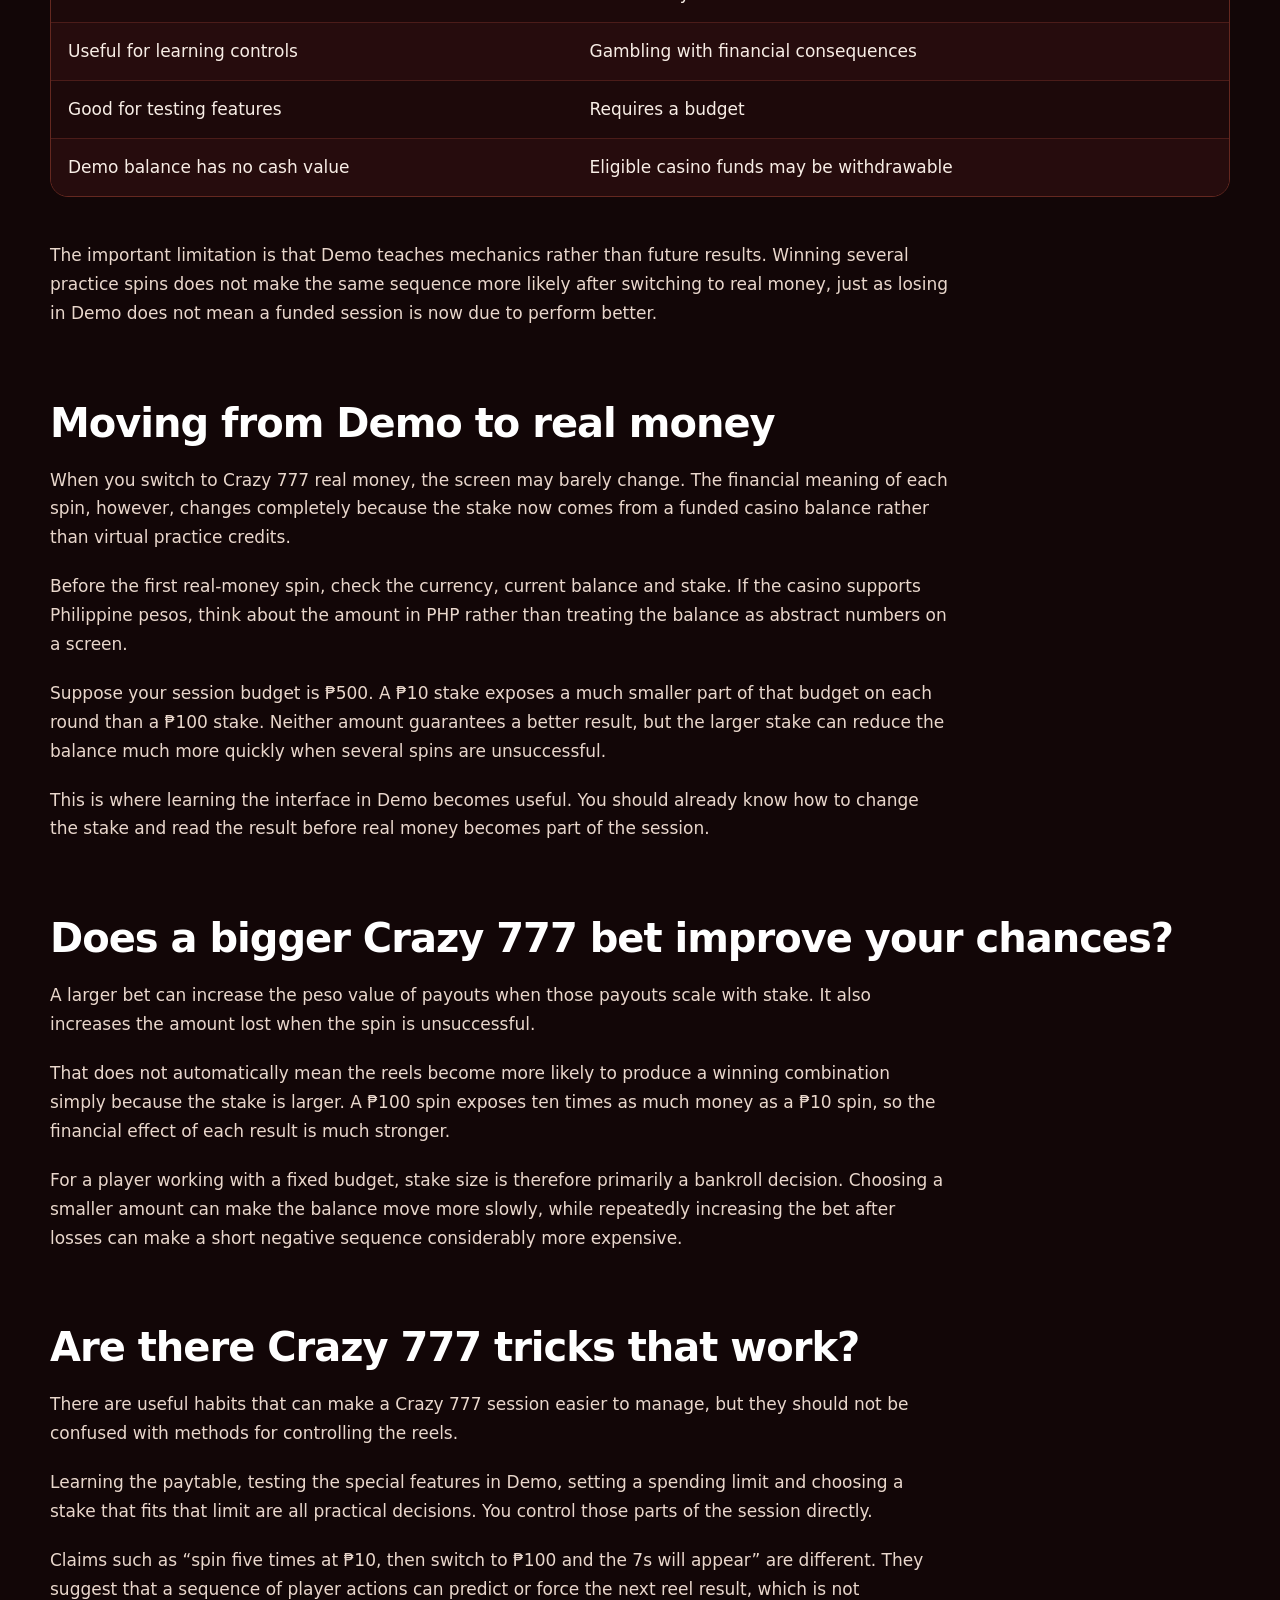
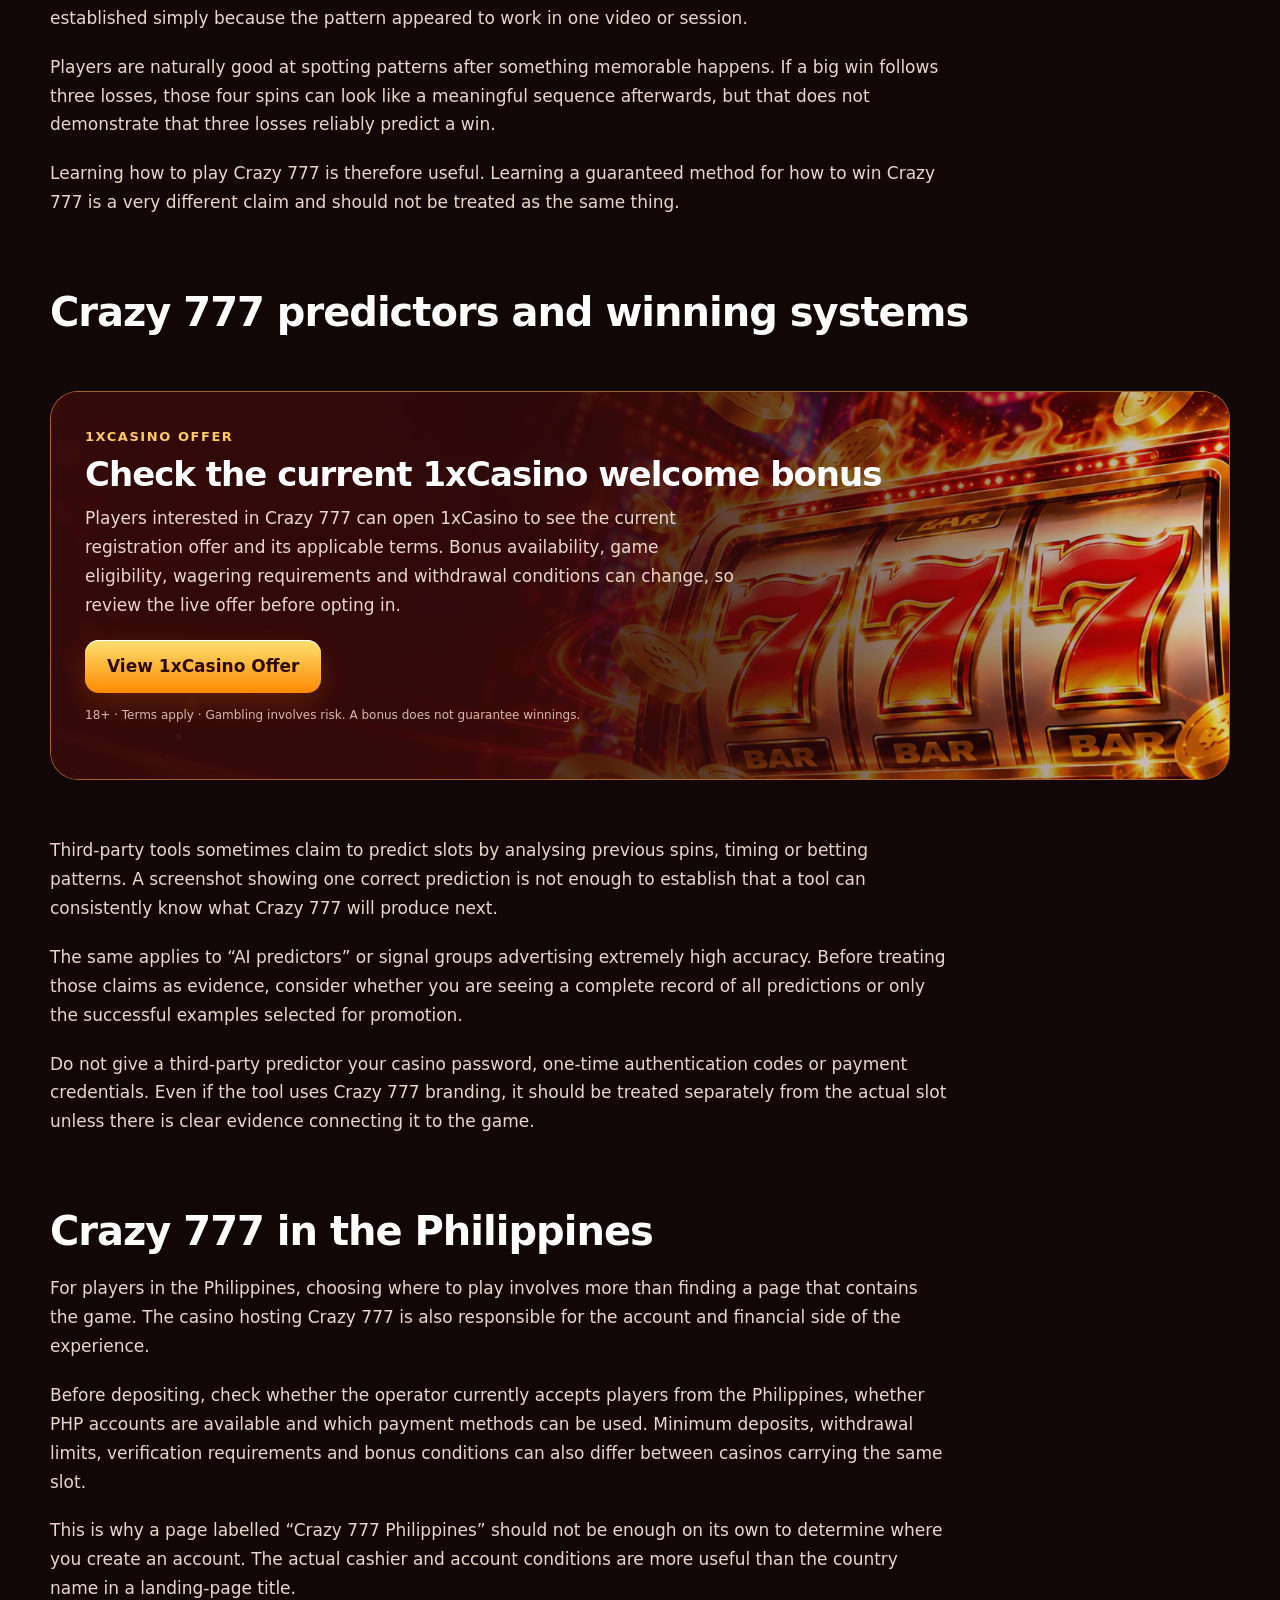
==== commit 7b438e14: "Update" ====
--- a/index.html
+++ b/index.html
@@ -1 +1 @@
-<!doctype html><html lang="en-PH"><head><meta charset="utf-8"><meta name="viewport" content="width=device-width,initial-scale=1"><title>Crazy 777 Philippines: Game, Demo, Login &amp; Play Guide</title><meta name="description" content="Explore Crazy 777 guides for the Philippines, including gameplay, demo, login, registration, real-money play, tips and mobile access."><meta name="robots" content="index,follow"><link rel="canonical" href="https://theredlightph.com/"><meta name="google-site-verification" content="9KcBztLnrq-bq9x8eg5gqF-JtW9DkqV1aY1myWnVCpM"><meta property="og:type" content="article"><meta property="og:title" content="Crazy 777 Philippines: Game, Demo, Login &amp; Play Guide"><meta property="og:description" content="Explore Crazy 777 guides for the Philippines, including gameplay, demo, login, registration, real-money play, tips and mobile access."><meta property="og:url" content="https://theredlightph.com/"><meta property="og:image" content="https://theredlightph.com/assets/img/hero.webp"><meta name="twitter:card" content="summary_large_image"><meta name="twitter:title" content="Crazy 777 Philippines: Game, Demo, Login &amp; Play Guide"><meta name="twitter:description" content="Explore Crazy 777 guides for the Philippines, including gameplay, demo, login, registration, real-money play, tips and mobile access."><link rel="icon" href="/favicon.ico"><link rel="stylesheet" href="/assets/css/style.css"></head><body><header class="site-header"><div class="wrap head"><a class="brand" href="/crazy-777/">Crazy<b>777</b> PH</a><button class="burger" aria-label="Open menu">☰</button><nav class="nav"><a href="/crazy-777/">Game</a><a href="/crazy-777-demo/">Demo</a><a href="/how-to-play-crazy-777/">How to Play</a><a href="/crazy-777-real-money/">Real Money</a><a href="/crazy-777-download/">Download</a><a class="play-top" href="/play/">Play</a></nav></div></header><section class="hub"><div class="wrap"><span class="eyebrow">Crazy 777 · Philippines</span><h1>Crazy 777 guides in one place</h1><p>Choose a guide to learn the game, try Demo information, understand access, or review real-money considerations.</p><div class="cards"><a class="card" href="/crazy-777/"><b>Crazy 777 Slot</b><span>Explore Crazy 777 slot in the Philippines. See how the game works, its symbols, features, RTP, multipliers and options f…</span></a><a class="card" href="/crazy-777-demo/"><b>Crazy 777 Demo</b><span>Play Crazy 777 Demo for free and learn the slot before using real money. Explore the reels, symbols, multipliers and TaD…</span></a><a class="card" href="/crazy-777-register/"><b>Crazy 777 Register</b><span>Learn how Crazy 777 registration works in the Philippines, from choosing a casino and creating an account to verificatio…</span></a><a class="card" href="/crazy-777-login/"><b>Crazy 777 Login</b><span>Learn how Crazy 777 login works in the Philippines, where to access the slot, how to check a Crazy 777 link and what to …</span></a><a class="card" href="/how-to-play-crazy-777/"><b>How to Play Crazy 777</b><span>Learn how to play Crazy 777 step by step. Understand the reels, symbols, bets, winning combinations, special features an…</span></a><a class="card" href="/crazy-777-tricks/"><b>Crazy 777 Tricks</b><span>Looking for Crazy 777 tricks? Learn which strategies can help manage your bets, which winning systems are myths and how …</span></a><a class="card" href="/crazy-777-real-money/"><b>Crazy 777 Casino</b><span>Learn how Crazy 777 real-money play works in the Philippines, including PHP bets, casino accounts, GCash and Maya paymen…</span></a><a class="card" href="/crazy-777-download/"><b>Crazy 777 Download</b><span>Looking for Crazy 777 download or APK? See how to play on Android and iPhone, whether you need an app and what to check …</span></a></div><section class="bonus"><div class="bonus-kicker">1xCasino offer</div><h2>Check the current 1xCasino welcome bonus</h2><p>Players interested in Crazy 777 can open 1xCasino to see the current registration offer and its applicable terms. Bonus availability, game eligibility, wagering requirements and withdrawal conditions can change, so review the live offer before opting in.</p><a class="btn btn-main" href="/play/" rel="nofollow sponsored">View 1xCasino Offer</a><p class="bonus-note">18+ · Terms apply · Gambling involves risk. A bonus does not guarantee winnings.</p></section></div></section><footer class="footer"><div class="wrap"><div class="footgrid"><div><div class="brand">Crazy<b>777</b> PH</div><p>Independent information about Crazy 777 gameplay for readers in the Philippines. Gambling involves financial risk.</p><span class="age">18+</span></div><div><h4>Explore</h4><a href="/crazy-777/">Crazy 777</a><a href="/crazy-777-demo/">Demo</a><a href="/crazy-777-register/">Register</a><a href="/crazy-777-login/">Login</a><a href="/crazy-777-tricks/">Tips & myths</a></div><div><h4>Policies</h4><a href="/responsible-gaming/">Responsible Gaming</a><a href="/privacy-policy/">Privacy Policy</a><a href="/terms/">Terms of Use</a></div></div><div class="copyright">© 2026 theredlightph.com · 18+ · Play responsibly.</div></div></footer><script src="/assets/js/site.js"></script></body></html>+<!doctype html><html lang="en-PH"><head><meta charset="utf-8"><meta name="viewport" content="width=device-width,initial-scale=1"><title>Crazy 777 Slot: JILI/TaDa Game Review for Philippines</title><meta name="description" content="Explore Crazy 777 slot in the Philippines. See how the game works, its symbols, features, RTP, multipliers and options for playing Crazy 777 online."><meta name="robots" content="index,follow"><link rel="canonical" href="https://theredlightph.com/"><meta name="google-site-verification" content="9KcBztLnrq-bq9x8eg5gqF-JtW9DkqV1aY1myWnVCpM"><meta property="og:type" content="article"><meta property="og:title" content="Crazy 777 Slot: JILI/TaDa Game Review for Philippines"><meta property="og:description" content="Explore Crazy 777 slot in the Philippines. See how the game works, its symbols, features, RTP, multipliers and options for playing Crazy 777 online."><meta property="og:url" content="https://theredlightph.com/"><meta property="og:image" content="https://theredlightph.com/assets/img/hero.webp"><meta name="twitter:card" content="summary_large_image"><meta name="twitter:title" content="Crazy 777 Slot: JILI/TaDa Game Review for Philippines"><meta name="twitter:description" content="Explore Crazy 777 slot in the Philippines. See how the game works, its symbols, features, RTP, multipliers and options for playing Crazy 777 online."><link rel="icon" href="/favicon.ico"><link rel="stylesheet" href="/assets/css/style.css"><script type="application/ld+json">{"@context": "https://schema.org", "@graph": [{"@type": "WebSite", "name": "Crazy 777 PH", "url": "https://theredlightph.com/"}, {"@type": "Article", "headline": "Crazy 777 Slot Game: How It Works and What to Expect", "description": "Explore Crazy 777 slot in the Philippines. See how the game works, its symbols, features, RTP, multipliers and options for playing Crazy 777 online.", "inLanguage": "en-PH", "mainEntityOfPage": "https://theredlightph.com/"}, {"@type": "FAQPage", "mainEntity": [{"@type": "Question", "name": "What is Crazy 777?", "acceptedAnswer": {"@type": "Answer", "text": "Crazy 777 is an online slot built around classic 777, BAR and fruit-machine imagery. The game combines straightforward reel-based play with additional mechanics such as special reel behaviour and multipliers."}}, {"@type": "Question", "name": "Is Crazy 777 a slot game?", "acceptedAnswer": {"@type": "Answer", "text": "Yes. Crazy 777 slot gameplay centres on choosing a stake, spinning the reels and receiving the result calculated under the game's rules."}}, {"@type": "Question", "name": "Is Crazy 777 JILI?", "acceptedAnswer": {"@type": "Answer", "text": "Searches and casino listings frequently associate the game with terms such as Crazy 777 JILI and JILI Crazy 777, while TaDa-related naming also appears. Check the provider information shown in the actual version you open rather than relying only on search-result wording."}}, {"@type": "Question", "name": "What is JILI Crazy 777?", "acceptedAnswer": {"@type": "Answer", "text": "JILI Crazy 777 is a common search phrase used around Crazy 777 listings. Because third-party catalogue naming can vary, use the information inside the actual game to identify the version available on your platform."}}, {"@type": "Question", "name": "Is Crazy 777 from TaDa Games?", "acceptedAnswer": {"@type": "Answer", "text": "TaDa-related naming also appears around the title. The safest approach is to check the provider details shown by the casino or game rather than assuming every external listing uses the same naming convention."}}, {"@type": "Question", "name": "Can I play Crazy 777 online?", "acceptedAnswer": {"@type": "Answer", "text": "Yes, where a compatible casino or Demo platform carries the game. A separate Crazy 777 account is not normally required because access comes through the casino."}}, {"@type": "Question", "name": "Can I try Crazy 777 for free?", "acceptedAnswer": {"@type": "Answer", "text": "Where Demo is available, you can use virtual credits to learn the controls, symbols and features without staking real PHP. Demo balances do not have cash value."}}, {"@type": "Question", "name": "Does Crazy 777 Demo help me learn the game?", "acceptedAnswer": {"@type": "Answer", "text": "Yes. Demo can teach you how to change the stake, read the reels and understand the features, but it cannot tell you what a future real-money spin will produce."}}, {"@type": "Question", "name": "What is Crazy 777 RTP?", "acceptedAnswer": {"@type": "Answer", "text": "RTP is a theoretical long-run Return to Player measure associated with the applicable game configuration. It should not be treated as a guaranteed return for your individual session."}}, {"@type": "Question", "name": "Does Crazy 777 RTP mean the game eventually owes me money?", "acceptedAnswer": {"@type": "Answer", "text": "No. Several losing spins do not mean the next round must compensate you, and the theoretical RTP percentage is not a personal refund calculation."}}, {"@type": "Question", "name": "Does Crazy 777 have a jackpot?", "acceptedAnswer": {"@type": "Answer", "text": "Check the paytable and feature information in the version you are playing. A large payout and a formal jackpot mechanic are not automatically the same thing."}}, {"@type": "Question", "name": "What is a Crazy 777 big win?", "acceptedAnswer": {"@type": "Answer", "text": "The phrase generally describes a result that is large relative to the stake and may trigger a stronger celebration on screen. It does not predict what the next spin will do."}}, {"@type": "Question", "name": "How do I play Crazy 777?", "acceptedAnswer": {"@type": "Answer", "text": "Open the game, choose Demo or real-money mode, check your stake and press Spin. Once the reels stop, the result is calculated automatically according to the game's rules."}}, {"@type": "Question", "name": "Can I predict Crazy 777?", "acceptedAnswer": {"@type": "Answer", "text": "Previous spins do not provide a reliable way to know exactly which symbols will appear on the next round. Patterns that look obvious afterwards should not automatically be treated as predictive rules."}}, {"@type": "Question", "name": "Are there Crazy 777 tricks?", "acceptedAnswer": {"@type": "Answer", "text": "Useful habits include learning the paytable, testing the game in Demo and setting a budget before playing. A betting pattern or timing trick should not be presented as a guaranteed method for controlling future reel results."}}, {"@type": "Question", "name": "Does a higher bet improve my chance of winning?", "acceptedAnswer": {"@type": "Answer", "text": "A higher stake increases the amount of money exposed and can increase the monetary value of payouts that scale with stake. It should not automatically be treated as making a winning combination more likely."}}, {"@type": "Question", "name": "Can I play Crazy 777 in the Philippines?", "acceptedAnswer": {"@type": "Answer", "text": "Check whether the particular casino offering the game currently accepts players from the Philippines. Account availability depends on the operator."}}, {"@type": "Question", "name": "Can I play Crazy 777 in PHP?", "acceptedAnswer": {"@type": "Answer", "text": "Philippine peso support depends on the casino. Check the available account currencies before depositing."}}, {"@type": "Question", "name": "Can I use GCash for Crazy 777?", "acceptedAnswer": {"@type": "Answer", "text": "If the casino currently supports GCash, you may be able to use it through the operator's cashier. The payment method belongs to the casino account rather than to Crazy 777 itself."}}, {"@type": "Question", "name": "Can I use Maya?", "acceptedAnswer": {"@type": "Answer", "text": "The same principle applies to Maya. Check the casino's current deposit and withdrawal options because availability can differ between operators."}}, {"@type": "Question", "name": "Do I need to download Crazy 777?", "acceptedAnswer": {"@type": "Answer", "text": "Not necessarily. Many online slots can be played directly through a compatible casino website on mobile or desktop."}}, {"@type": "Question", "name": "Can I play Crazy 777 on Android?", "acceptedAnswer": {"@type": "Answer", "text": "Yes, where the operator provides compatible mobile access. Browser play may remove the need to install a separate APK."}}, {"@type": "Question", "name": "Can I play Crazy 777 on iPhone?", "acceptedAnswer": {"@type": "Answer", "text": "Yes, through compatible casino platforms. An Android APK is not required for iPhone browser play."}}, {"@type": "Question", "name": "Is there a Crazy 777 APK?", "acceptedAnswer": {"@type": "Answer", "text": "Third-party APK listings may exist, but the filename alone does not establish who published the application. Check the source before installing any Android file."}}, {"@type": "Question", "name": "Is Crazy 777 a skill game?", "acceptedAnswer": {"@type": "Answer", "text": "The player controls decisions such as stake size, session budget and when to stop, but does not manually choose which symbols land on the reels."}}, {"@type": "Question", "name": "Is Crazy 777 real money?", "acceptedAnswer": {"@type": "Answer", "text": "It can be played with a funded casino balance where the operator offers real-money access. Demo mode uses virtual credits instead."}}, {"@type": "Question", "name": "Where do I log in to Crazy 777?", "acceptedAnswer": {"@type": "Answer", "text": "Log in through the casino where your account was created, then open Crazy 777 from its game catalogue. There is no reason to expect one universal login shared by every operator."}}, {"@type": "Question", "name": "Does Crazy 777 guarantee profit?", "acceptedAnswer": {"@type": "Answer", "text": "No. A real-money slot can produce both winning and losing results and should not be treated as a guaranteed source of income."}}]}]}</script></head><body><header class="site-header"><div class="wrap head"><a class="brand logo-brand" href="/"><img src="/assets/img/logo.webp" alt="Crazy 777 PH"></a><button class="burger" aria-label="Open menu">☰</button><nav class="nav"><a href="/">Game</a><a href="/crazy-777-demo/">Demo</a><a href="/how-to-play-crazy-777/">How to Play</a><a href="/crazy-777-real-money/">Real Money</a><a href="/crazy-777-download/">Download</a><a class="play-top" href="/play/">Play</a></nav></div></header><section class="hero"><div class="wrap hero-in"><span class="eyebrow">Philippines · Crazy 777 Guide</span><h1>Crazy 777 Slot Game: How It Works and What to Expect</h1><p>Crazy 777 takes a familiar slot setup and keeps it deliberately simple. The reels are filled with classic casino symbols such as red 7s, BARs and fruit, while special reel mechanics and multipliers add some variation to what would otherwise be a very traditional fruit-machine format. For players in the Philippines, the title can be slightly confusing to research because searches such as Crazy 777 JILI, JILI Crazy 777, Crazy 777 TaDa and Crazy 777 TaDa Games can lead to different casino listings. Provider labels are not always presented consistently by third-party sites, so the version opened inside the casino is a better reference than the wording of a search result.</p><div class="hero-actions"><a class="btn btn-main" href="/play/" rel="nofollow sponsored">Play Crazy 777</a></div></div></section><div class="trustbar"><div class="wrap trustgrid"><div><b>GEO</b>Philippines</div><div><b>Currency</b>PHP where supported</div><div><b>Access</b>Mobile & desktop</div><div><b>Reminder</b>18+ · Play responsibly</div></div></div><main class="main"><article class="wrap content"><aside class="toc"><strong>On this page</strong><div class="toc-links"><a href="#crazy-777-at-a-glance">Crazy 777 at a glance</a><a href="#what-kind-of-game-is-crazy-777">What kind of game is Crazy 777?</a><a href="#crazy-777-jili-and-tada-why-do-both-names-appear">Crazy 777 JILI and TaDa: why do both names appear?</a><a href="#classic-symbols-with-a-more-modern-presentation">Classic symbols with a more modern presentation</a><a href="#understanding-the-symbols-and-paytable">Understanding the symbols and paytable</a><a href="#why-777-is-central-to-the-game">Why 777 is central to the game</a><a href="#special-reels-and-multipliers">Special reels and multipliers</a><a href="#crazy-777-jackpot-and-big-wins">Crazy 777 jackpot and big wins</a><a href="#crazy-777-rtp-what-the-number-actually-means">Crazy 777 RTP: what the number actually means</a><a href="#the-slot-does-not-owe-you-a-win">The slot does not “owe” you a win</a><a href="#playing-crazy-777-online">Playing Crazy 777 online</a><a href="#playing-on-android-and-iphone">Playing on Android and iPhone</a></div></aside><h2 id="crazy-777-at-a-glance">Crazy 777 at a glance</h2><div class="table-wrap"><table><tr><th>Feature</th><th>Details</th></tr><tr><td>Game type</td><td>Online slot</td></tr><tr><td>Theme</td><td>Classic 777 / fruit machine</td></tr><tr><td>Main symbols</td><td>7s, BARs, fruit and classic slot icons</td></tr><tr><td>Gameplay</td><td>Reel-based</td></tr><tr><td>Special features</td><td>Special reel mechanics and multipliers</td></tr><tr><td>Demo mode</td><td>Depends on platform</td></tr><tr><td>Real-money mode</td><td>Depends on casino</td></tr><tr><td>Mobile play</td><td>Android and iPhone through compatible platforms</td></tr><tr><td>Currency</td><td>PHP support depends on operator</td></tr><tr><td>Target market</td><td>Philippines</td></tr></table></div><p>The familiar theme makes the Crazy 777 slot game easy to recognise, but the additional mechanics keep it from feeling exactly like an old mechanical machine. Most of the action remains on the reels, so you do not have to learn several separate bonus screens before understanding what is happening.</p><p>This straightforward format is also well suited to mobile play. The essential information — balance, stake, reels and Spin control — can fit comfortably on a phone without making the interface feel overcrowded.</p><h2 id="what-kind-of-game-is-crazy-777">What kind of game is Crazy 777?</h2><p>Crazy 777 is built around the visual language of classic slots rather than a complicated adventure or story. The red seven is naturally one of the most noticeable symbols, while BAR-style icons and fruit complete the traditional casino look.</p><p>A normal round follows the same basic rhythm as many online slots. You choose how much to stake, press Spin and wait for the reels to stop. If the final arrangement produces a qualifying combination, the game calculates the result according to its rules and paytable.</p><p>For someone opening the game for the first time, the process can be summarised as:</p><p>Open Crazy 777.</p><p>Check whether you are in Demo or Real Money mode.</p><p>Review the current stake.</p><p>Press Spin.</p><p>Wait for the reels to stop.</p><p>Check the result and updated balance.</p><p>Decide whether you want to play another round.</p><p>The important point is that the player chooses the stake and whether to start another round, but does not manually choose where the symbols land. Pressing Spin at a particular second or trying to stop the reels at a specific moment should not be confused with controlling the result.</p><h2 id="crazy-777-jili-and-tada-why-do-both-names-appear">Crazy 777 JILI and TaDa: why do both names appear?</h2><figure class="visual"><img src="/assets/img/gameplay.webp" alt="Crazy 777 slot gameplay with classic red 7 symbols" loading="lazy"></figure><p>One of the first things players may notice when researching the game is inconsistent provider naming. Searches for crazy 777 jili, jili crazy 777 and crazy 777 jili games can appear alongside results mentioning crazy 777 tada or crazy 777 tada games.</p><p>That does not necessarily mean every search result describes a completely different slot. Casino catalogues, distributors and third-party websites can label games differently, and search pages may continue using older or alternative terminology.</p><p>Instead of deciding which version you have based only on the title of an article, check the information available in the game or casino catalogue you actually open. The provider details, interface and game information shown there give you more context than a keyword used on another website.</p><p>This also matters when following external links or looking for an application. A familiar title is easy to reuse, so the words “Crazy 777” or “JILI Crazy 777” alone are not enough to identify a particular version.</p><h2 id="classic-symbols-with-a-more-modern-presentation">Classic symbols with a more modern presentation</h2><p>Visually, Crazy 777 does not try to reinvent the slot machine. The reels remain the focus, and the symbols are designed to be immediately recognisable even on a relatively small phone screen.</p><p>You can expect the visual language normally associated with classic slots: red 7s, BAR symbols, fruit and bright win animations. Multiplier indicators and special reel behaviour add more movement when the relevant mechanics are triggered, but the screen remains relatively uncluttered.</p><p>That makes the game quite different from modern video slots filled with characters, maps, missions and several layers of bonus features. Crazy 777 is closer to an upgraded fruit machine, with enough extra mechanics to add variety without hiding the basic spin-and-result structure.</p><h2 id="understanding-the-symbols-and-paytable">Understanding the symbols and paytable</h2><p>The red 7 is the obvious visual centre of the game, but a symbol looking important does not automatically tell you its exact payout value. BARs, fruit and other symbols can also form combinations under the game&#x27;s rules, so the paytable is more useful than judging symbols by appearance alone.</p><p>Before playing with real money, open the paytable and see how the version on your screen calculates its results. This is particularly useful if you have reached Crazy 777 through a casino where the provider or configuration is not immediately obvious.</p><p>Demo mode is a convenient place to do this because you can watch how combinations are displayed without using a funded balance. After several practice spins, the relationship between the reels, symbols and resulting balance usually becomes much easier to follow.</p><h2 id="why-777-is-central-to-the-game">Why 777 is central to the game</h2><figure class="visual"><img src="/assets/img/respin.webp" alt="Crazy 777 special reel and respin feature" loading="lazy"></figure><p>The number seven has been associated with slot machines for decades, which makes the theme instantly familiar. Three red sevens can communicate “classic casino slot” without the game needing a complicated introduction or storyline.</p><p>The downside is that many unrelated games use similar names. Lucky 777, Triple 777, Crazy 7 and other variations can appear beside Crazy 777 in search results or casino catalogues.</p><p>If you specifically want this Crazy 777 game, check the complete title and the information attached to the listing rather than opening the first slot that happens to contain a large red seven.</p><h2 id="special-reels-and-multipliers">Special reels and multipliers</h2><p>Crazy 777 adds extra mechanics to the classic reel format, including special reel behaviour and multiplier effects. These features can make certain spins more visually dramatic and can affect the value of qualifying results according to the game&#x27;s rules.</p><p>A multiplier is easiest to understand as an additional factor applied when the relevant conditions are met. The exact effect should be checked in the game information because it is the rules of the version you are playing that determine how the mechanic works.</p><p>What should not be assumed is that the feature can be forced by following a particular betting sequence. Several ordinary spins do not mean a multiplier is now “due”, and increasing the stake does not automatically make the special mechanic appear more often unless the game rules explicitly state otherwise.</p><p>If the feature description feels abstract, Demo is the easiest way to see it in context. Watching it happen during practice is usually more useful than trying to memorise a long written explanation.</p><h2 id="crazy-777-jackpot-and-big-wins">Crazy 777 jackpot and big wins</h2><p>Players often search for a Crazy 777 jackpot, but the word “jackpot” can be used quite loosely on casino and promotional pages. Sometimes it describes a formal jackpot mechanic, while in other cases it is simply used to describe a particularly large slot payout.</p><p>For that reason, check the paytable and feature information inside the game before assuming that a specific version contains a progressive or fixed jackpot. A large normal combination and a formal jackpot feature are not necessarily the same thing.</p><p>The same context matters when discussing a Crazy 777 big win. The game can use stronger animations to celebrate a result that is large relative to the stake, but the animation only highlights a result that has already happened. It does not indicate that the reels are entering a special paying period or that another large result is about to follow.</p><p>This distinction becomes especially important when Crazy 777 clips appear on social media. A creator can record a long session and publish only the most dramatic result, so a video showing ₱100 turning into ₱10,000 tells you very little about all the spins that happened before or after it.</p><h2 id="crazy-777-rtp-what-the-number-actually-means">Crazy 777 RTP: what the number actually means</h2><section class="bonus"><div class="bonus-kicker">1xCasino offer</div><h2>Check the current 1xCasino welcome bonus</h2><p>Players interested in Crazy 777 can open 1xCasino to see the current registration offer and its applicable terms. Bonus availability, game eligibility, wagering requirements and withdrawal conditions can change, so review the live offer before opting in.</p><a class="btn btn-main" href="/play/" rel="nofollow sponsored">View 1xCasino Offer</a><p class="bonus-note">18+ · Terms apply · Gambling involves risk. A bonus does not guarantee winnings.</p></section><p>Crazy 777 RTP refers to Return to Player, a theoretical long-term measure associated with the applicable game configuration. It can help describe the mathematical profile of a slot, but it should not be read as a promise about what will happen to one person&#x27;s balance during a short session.</p><p>For example, an RTP percentage does not mean that depositing ₱1,000 guarantees that a particular percentage of that money will return to you. It also does not mean that after several losing spins the slot must compensate you on the next round.</p><p>Individual sessions can finish far above or below a theoretical long-run figure. This is why RTP is useful as background information about a game, while your stake size and total session budget are more practical things to monitor while actually playing.</p><p>Where different configurations are possible, use the information displayed in the version you have opened. An RTP figure copied from another casino page may not necessarily describe the exact configuration available on your platform.</p><h2 id="the-slot-does-not-owe-you-a-win">The slot does not “owe” you a win</h2><p>A run of unsuccessful spins can make it feel as though the game should eventually return something simply because the balance has already fallen. This is an easy way to misunderstand RTP and random-looking reel sequences.</p><p>Imagine that the previous five rounds were losses. Those results are part of your session history, but they do not establish that the sixth spin must compensate for them. The same applies after a strong result: a large win does not tell you exactly what the next spin will do.</p><p>This is why understanding Crazy 777 is different from discovering a guaranteed winning method. You can learn the symbols, controls, paytable and features very well while still having no advance knowledge of where the reels will stop on the next round.</p><h2 id="playing-crazy-777-online">Playing Crazy 777 online</h2><p>A Crazy 777 online game is normally accessed through a casino or gaming platform that includes the title in its catalogue. You open the platform, go to its slot section and search for Crazy 777 rather than creating a completely separate account for every game.</p><p>The usual route looks like:</p><p>Casino → Slots → Crazy 777 → Demo or Real Money</p><p>The distinction between the game and the casino is important. Crazy 777 provides the slot experience, while the operator normally manages your account, balance, deposits, withdrawals, verification and promotions.</p><p>As a result, two casinos can offer Crazy 777 while providing very different payment methods, bonus conditions or account requirements. Those differences come from the operators rather than from the basic slot itself.</p><h2 id="playing-on-android-and-iphone">Playing on Android and iPhone</h2><p>Crazy 777 is suited to mobile screens because the interface does not require many controls. On a phone, the main things you need to see are the reels, stake, balance and Spin button, with the paytable and settings available when needed.</p><p>Android users may be able to open the game through Chrome or another supported browser, while iPhone users can use Safari or another compatible mobile browser. If the casino provides its own application, Crazy 777 may also be available inside that app.</p><p>A separate Crazy 777 download is therefore not always necessary. If the game already works correctly through the casino website, installing another file simply to reach the same slot may provide little benefit.</p><p>This is especially relevant with Android APK files. The existence of a file called crazy-777.apk does not tell you who published it, while a page advertising a “Crazy 777 APK for iPhone” is using incorrect terminology because APK is an Android package format.</p><h2 id="crazy-777-demo-before-real-money-play">Crazy 777 Demo before real-money play</h2><figure class="visual"><img src="/assets/img/mobile.webp" alt="Crazy 777 mobile gameplay on a smartphone" loading="lazy"></figure><p>Demo is the most practical place to start if you have never played the slot before. Instead of using PHP from a funded casino balance, you receive virtual credits that allow you to explore the game without the same financial consequence.</p><p>During Demo play, you can learn where the stake controls are, how the reels behave, which symbols appear and how wins are displayed. You can also see the special reel mechanics and multipliers in context while checking whether the game runs comfortably on your phone.</p><div class="table-wrap"><table><tr><th>Demo mode</th><th>Real-money mode</th></tr><tr><td>Virtual credits</td><td>Funded casino balance</td></tr><tr><td>No real PHP stake</td><td>Real money can be lost</td></tr><tr><td>Useful for learning controls</td><td>Gambling with financial consequences</td></tr><tr><td>Good for testing features</td><td>Requires a budget</td></tr><tr><td>Demo balance has no cash value</td><td>Eligible casino funds may be withdrawable</td></tr></table></div><p>The important limitation is that Demo teaches mechanics rather than future results. Winning several practice spins does not make the same sequence more likely after switching to real money, just as losing in Demo does not mean a funded session is now due to perform better.</p><h2 id="moving-from-demo-to-real-money">Moving from Demo to real money</h2><p>When you switch to Crazy 777 real money, the screen may barely change. The financial meaning of each spin, however, changes completely because the stake now comes from a funded casino balance rather than virtual practice credits.</p><p>Before the first real-money spin, check the currency, current balance and stake. If the casino supports Philippine pesos, think about the amount in PHP rather than treating the balance as abstract numbers on a screen.</p><p>Suppose your session budget is ₱500. A ₱10 stake exposes a much smaller part of that budget on each round than a ₱100 stake. Neither amount guarantees a better result, but the larger stake can reduce the balance much more quickly when several spins are unsuccessful.</p><p>This is where learning the interface in Demo becomes useful. You should already know how to change the stake and read the result before real money becomes part of the session.</p><h2 id="does-a-bigger-crazy-777-bet-improve-your-chances">Does a bigger Crazy 777 bet improve your chances?</h2><p>A larger bet can increase the peso value of payouts when those payouts scale with stake. It also increases the amount lost when the spin is unsuccessful.</p><p>That does not automatically mean the reels become more likely to produce a winning combination simply because the stake is larger. A ₱100 spin exposes ten times as much money as a ₱10 spin, so the financial effect of each result is much stronger.</p><p>For a player working with a fixed budget, stake size is therefore primarily a bankroll decision. Choosing a smaller amount can make the balance move more slowly, while repeatedly increasing the bet after losses can make a short negative sequence considerably more expensive.</p><h2 id="are-there-crazy-777-tricks-that-work">Are there Crazy 777 tricks that work?</h2><p>There are useful habits that can make a Crazy 777 session easier to manage, but they should not be confused with methods for controlling the reels.</p><p>Learning the paytable, testing the special features in Demo, setting a spending limit and choosing a stake that fits that limit are all practical decisions. You control those parts of the session directly.</p><p>Claims such as “spin five times at ₱10, then switch to ₱100 and the 7s will appear” are different. They suggest that a sequence of player actions can predict or force the next reel result, which is not established simply because the pattern appeared to work in one video or session.</p><p>Players are naturally good at spotting patterns after something memorable happens. If a big win follows three losses, those four spins can look like a meaningful sequence afterwards, but that does not demonstrate that three losses reliably predict a win.</p><p>Learning how to play Crazy 777 is therefore useful. Learning a guaranteed method for how to win Crazy 777 is a very different claim and should not be treated as the same thing.</p><h2 id="crazy-777-predictors-and-winning-systems">Crazy 777 predictors and winning systems</h2><section class="bonus"><div class="bonus-kicker">1xCasino offer</div><h2>Check the current 1xCasino welcome bonus</h2><p>Players interested in Crazy 777 can open 1xCasino to see the current registration offer and its applicable terms. Bonus availability, game eligibility, wagering requirements and withdrawal conditions can change, so review the live offer before opting in.</p><a class="btn btn-main" href="/play/" rel="nofollow sponsored">View 1xCasino Offer</a><p class="bonus-note">18+ · Terms apply · Gambling involves risk. A bonus does not guarantee winnings.</p></section><p>Third-party tools sometimes claim to predict slots by analysing previous spins, timing or betting patterns. A screenshot showing one correct prediction is not enough to establish that a tool can consistently know what Crazy 777 will produce next.</p><p>The same applies to “AI predictors” or signal groups advertising extremely high accuracy. Before treating those claims as evidence, consider whether you are seeing a complete record of all predictions or only the successful examples selected for promotion.</p><p>Do not give a third-party predictor your casino password, one-time authentication codes or payment credentials. Even if the tool uses Crazy 777 branding, it should be treated separately from the actual slot unless there is clear evidence connecting it to the game.</p><h2 id="crazy-777-in-the-philippines">Crazy 777 in the Philippines</h2><p>For players in the Philippines, choosing where to play involves more than finding a page that contains the game. The casino hosting Crazy 777 is also responsible for the account and financial side of the experience.</p><p>Before depositing, check whether the operator currently accepts players from the Philippines, whether PHP accounts are available and which payment methods can be used. Minimum deposits, withdrawal limits, verification requirements and bonus conditions can also differ between casinos carrying the same slot.</p><p>This is why a page labelled “Crazy 777 Philippines” should not be enough on its own to determine where you create an account. The actual cashier and account conditions are more useful than the country name in a landing-page title.</p><h2 id="gcash-maya-and-php-payments">GCash, Maya and PHP payments</h2><p>GCash and Maya are relevant to the casino account rather than to the Crazy 777 reels. If an operator supports one of these methods, the payment normally funds the casino balance first.</p><p>The flow can be understood as:</p><p>GCash or Maya → Casino balance → Crazy 777</p><p>If eligible funds are later withdrawn, the process goes in the opposite direction through the casino cashier rather than through a button inside Crazy 777. Deposit and withdrawal methods can also differ, so a service available for funding the account is not automatically guaranteed to be available for cashing out.</p><p>Check the current payment section before depositing if a particular local method is important to you. Operator payment options can change, while old reviews or screenshots may remain online long afterwards.</p><h2 id="crazy-777-casino-and-game-provider-are-different-things">Crazy 777 casino and game provider are different things</h2><div class="symbol-row"><div class="symbol-card"><img src="/assets/img/seven.webp" alt="Crazy 777 red seven symbol" loading="lazy"><div><b>Classic 7 symbol</b><span>A central visual element in the slot.</span></div></div><div class="symbol-card"><img src="/assets/img/mult.webp" alt="Crazy 777 10x multiplier symbol" loading="lazy"><div><b>Multiplier visual</b><span>Check the game rules for how multipliers apply.</span></div></div></div><p>When someone searches for a Crazy 777 casino, they are generally looking for a casino whose catalogue contains the slot. That operator and the game itself perform different roles.</p><div class="table-wrap"><table><tr><th>Crazy 777</th><th>Casino/operator</th></tr><tr><td>Provides slot gameplay</td><td>Provides player account</td></tr><tr><td>Displays reels and results</td><td>Holds casino balance</td></tr><tr><td>Contains symbols and features</td><td>Handles deposits</td></tr><tr><td>Uses game rules/paytable</td><td>Handles withdrawals</td></tr><tr><td>Does not create a universal player account</td><td>Handles verification and bonuses</td></tr></table></div><p>Keeping these roles separate also helps when evaluating a platform. Recognising the Crazy 777 title does not automatically tell you whether you want to deposit with the casino hosting it.</p><p>The same works in reverse. A casino can be familiar to you, but you should still check that the Crazy 777 listing you open is the game you intended to play rather than another 777-themed slot.</p><h2 id="crazy-777-bonuses">Crazy 777 bonuses</h2><p>Casino promotions can sometimes be used around Crazy 777, but the bonus belongs to the operator rather than to the slot itself. Depending on the platform, an offer might involve a welcome bonus, deposit promotion, cashback or another type of account credit.</p><p>Before accepting a bonus specifically because you want to play Crazy 777, check whether the slot is eligible. Casinos can exclude certain games from wagering or give them a different contribution percentage.</p><p>Also review any maximum-stake rule while promotional funds are active. A bonus balance appearing in the account does not automatically mean the entire amount is immediately withdrawable, particularly when wagering requirements still apply.</p><p>The headline percentage is therefore only one part of the offer. Game eligibility, wagering, expiry and withdrawal conditions matter just as much.</p><h2 id="crazy-777-login-and-registration">Crazy 777 login and registration</h2><p>There is no reason to expect one universal Crazy 777 login that works across every casino carrying the slot. Your username, balance and payment information belong to the operator where the account was created.</p><p>The normal route is:</p><p>Casino login → Game catalogue → Crazy 777</p><p>If you move to another casino, the first account does not automatically follow you. The new operator may have its own registration, verification and payment process.</p><p>For players who only want to understand the slot, registering immediately may not even be necessary when Demo is available. Starting with virtual credits lets you see whether you actually like the game before setting up a funded account.</p><h2 id="is-crazy-777-a-skill-game">Is Crazy 777 a skill game?</h2><p>Crazy 777 does not work like a game where choosing the correct move changes which cards are played or which route a character takes. The reels determine the slot result after the spin begins.</p><p>Your meaningful decisions happen around that result. You decide whether to play, how much money to allocate, how much to stake on each spin and when to stop the session.</p><p>Those decisions can make a substantial difference to how much money you expose, even though they do not let you select the symbols. For that reason, bankroll management is a much more realistic area to focus on than trying to develop a system for predicting the reels.</p><h2 id="common-mistakes-when-playing-crazy-777">Common mistakes when playing Crazy 777</h2><p>One of the easiest mistakes is moving straight into real-money mode without understanding the controls. Demo exists specifically to remove that problem, allowing you to learn the paytable, stake settings and special features without risking PHP.</p><p>Another common mistake is chasing losses by increasing the bet. A player may lose several ₱20 spins and decide that ₱100 is now more likely to win because the game “has to pay soon”. The larger bet increases the amount at risk, but the previous losses do not establish that the next result will be favourable.</p><p>The opposite can happen after a big win. A dramatic animation can make the slot feel hot, encouraging the player to continue at a higher stake because another strong result seems close. The animation tells you about the previous spin, not the next one.</p><p>Social-media clips can reinforce both ideas because successful sequences are more interesting to upload than ordinary sessions. Watching one person change the stake immediately before a win does not prove that the stake change caused the result.</p><h2 id="a-practical-crazy-777-session-example">A practical Crazy 777 session example</h2><p>Suppose you decide before opening the game that ₱600 is the maximum amount you want to use for the session. If you choose a ₱10 stake, each unsuccessful spin removes a relatively small part of that budget. At ₱100 per spin, the same ₱600 can disappear after only a few negative results.</p><p>Wins can extend either session, so the simple calculation does not tell you exactly how many spins you will receive. What it does show is how strongly stake size affects the speed at which your own money is exposed.</p><p>The second decision should be made before the balance reaches zero: what happens if the full ₱600 is lost? If the automatic answer is another ₱600 deposit, the first amount was not functioning as a real limit.</p><p>The same discipline can apply when the balance increases. A strong win does not require you to keep playing until the money returns to the casino. You can end the session while ahead rather than treating every higher balance as fuel for more spins.</p><h2 id="crazy-777-compared-with-classic-fruit-slots">Crazy 777 compared with classic fruit slots</h2><p>Crazy 777 keeps enough traditional elements to feel familiar while adapting them to online and mobile play.</p><div class="table-wrap"><table><tr><th>Classic fruit-machine element</th><th>Crazy 777</th></tr><tr><td>Red 7 symbols</td><td>Central visual theme</td></tr><tr><td>BAR symbols</td><td>Retained</td></tr><tr><td>Fruit imagery</td><td>Retained</td></tr><tr><td>Simple spin action</td><td>Core gameplay</td></tr><tr><td>Physical cabinet</td><td>Digital/mobile interface</td></tr><tr><td>Basic reel results</td><td>Expanded with special mechanics</td></tr><tr><td>Cash inserted into machine</td><td>Casino account balance</td></tr></table></div><p>This makes the game a reasonable fit for players who prefer straightforward slots over titles filled with complicated stories and multiple bonus stages. The screen remains focused on the reels, and the basic gameplay can be understood quickly.</p><p>Players who prefer highly interactive games with many decisions during each round may find the format comparatively simple. Trying Demo is the easiest way to determine whether that simplicity is a positive or negative for you.</p><h2 id="desktop-or-mobile">Desktop or mobile?</h2><p>Desktop gives the reels more physical screen space, but it does not fundamentally change Crazy 777. The symbols, stake and spin process remain the same.</p><p>Mobile is likely to be more convenient for many players in the Philippines, particularly because the interface is relatively compact. A stable connection matters more than the size of the device once real money is involved, so avoid starting another round if the connection is repeatedly dropping.</p><p>If the connection disappears during a spin, reopen the casino and check the balance or game history before assuming the stake was cancelled. The platform may already have recorded the result even if the animation did not finish on your screen.</p><p>When moving between phone and desktop, use the same casino account rather than searching for a separate Crazy 777 login page. This reduces the risk of entering account credentials on an unrelated site using similar branding.</p><h2 id="checking-whether-you-found-the-right-crazy-777">Checking whether you found the right Crazy 777</h2><p>The popularity of 777-themed slots makes identification more important than it might first appear. Do not rely only on a red seven, familiar fruit graphics or the words “Crazy 777” in a page title.</p><p>Check the full game listing, provider information where available and the actual interface. If the platform gives you a Demo option, use it to see whether the game matches what you expected before depositing.</p><p>The casino itself should then be checked separately because it controls the account and payment side. A recognisable game does not automatically verify every operator that hosts or claims to host it.</p><p>This separation between game identification and casino selection is more useful than trying to judge everything from one logo or screenshot.</p><h2 id="responsible-crazy-777-play">Responsible Crazy 777 play</h2><p>Crazy 777 is designed for gambling entertainment rather than predictable income. Real-money spins can reduce the casino balance, and understanding the game does not remove that financial risk.</p><p>If you decide to play, choose the amount before starting and keep it separate from money needed for rent, bills, food or other essentials. Avoid borrowing to continue a session or increasing the deposit simply because the first amount was lost.</p><p>Taking breaks is also useful in a fast slot because many spins can happen in a relatively short time. If the operator provides deposit limits, time-outs or other responsible-gambling tools, those can help keep the session within boundaries you set beforehand.</p><p>A Crazy 777 big win can be exciting, but it does not turn the slot into a source of guaranteed income. The next spin remains uncertain regardless of what happened on the previous one.</p><h2 id="faq" class="faq">FAQ</h2><h3>What is Crazy 777?</h3><p>Crazy 777 is an online slot built around classic 777, BAR and fruit-machine imagery. The game combines straightforward reel-based play with additional mechanics such as special reel behaviour and multipliers.</p><h3>Is Crazy 777 a slot game?</h3><p>Yes. Crazy 777 slot gameplay centres on choosing a stake, spinning the reels and receiving the result calculated under the game&#x27;s rules.</p><h3>Is Crazy 777 JILI?</h3><p>Searches and casino listings frequently associate the game with terms such as Crazy 777 JILI and JILI Crazy 777, while TaDa-related naming also appears. Check the provider information shown in the actual version you open rather than relying only on search-result wording.</p><h3>What is JILI Crazy 777?</h3><p>JILI Crazy 777 is a common search phrase used around Crazy 777 listings. Because third-party catalogue naming can vary, use the information inside the actual game to identify the version available on your platform.</p><h3>Is Crazy 777 from TaDa Games?</h3><p>TaDa-related naming also appears around the title. The safest approach is to check the provider details shown by the casino or game rather than assuming every external listing uses the same naming convention.</p><h3>Can I play Crazy 777 online?</h3><p>Yes, where a compatible casino or Demo platform carries the game. A separate Crazy 777 account is not normally required because access comes through the casino.</p><h3>Can I try Crazy 777 for free?</h3><p>Where Demo is available, you can use virtual credits to learn the controls, symbols and features without staking real PHP. Demo balances do not have cash value.</p><h3>Does Crazy 777 Demo help me learn the game?</h3><p>Yes. Demo can teach you how to change the stake, read the reels and understand the features, but it cannot tell you what a future real-money spin will produce.</p><h3>What is Crazy 777 RTP?</h3><p>RTP is a theoretical long-run Return to Player measure associated with the applicable game configuration. It should not be treated as a guaranteed return for your individual session.</p><h3>Does Crazy 777 RTP mean the game eventually owes me money?</h3><p>No. Several losing spins do not mean the next round must compensate you, and the theoretical RTP percentage is not a personal refund calculation.</p><h3>Does Crazy 777 have a jackpot?</h3><p>Check the paytable and feature information in the version you are playing. A large payout and a formal jackpot mechanic are not automatically the same thing.</p><h3>What is a Crazy 777 big win?</h3><p>The phrase generally describes a result that is large relative to the stake and may trigger a stronger celebration on screen. It does not predict what the next spin will do.</p><h3>How do I play Crazy 777?</h3><p>Open the game, choose Demo or real-money mode, check your stake and press Spin. Once the reels stop, the result is calculated automatically according to the game&#x27;s rules.</p><h3>Can I predict Crazy 777?</h3><p>Previous spins do not provide a reliable way to know exactly which symbols will appear on the next round. Patterns that look obvious afterwards should not automatically be treated as predictive rules.</p><h3>Are there Crazy 777 tricks?</h3><p>Useful habits include learning the paytable, testing the game in Demo and setting a budget before playing. A betting pattern or timing trick should not be presented as a guaranteed method for controlling future reel results.</p><h3>Does a higher bet improve my chance of winning?</h3><p>A higher stake increases the amount of money exposed and can increase the monetary value of payouts that scale with stake. It should not automatically be treated as making a winning combination more likely.</p><h3>Can I play Crazy 777 in the Philippines?</h3><p>Check whether the particular casino offering the game currently accepts players from the Philippines. Account availability depends on the operator.</p><h3>Can I play Crazy 777 in PHP?</h3><p>Philippine peso support depends on the casino. Check the available account currencies before depositing.</p><h3>Can I use GCash for Crazy 777?</h3><p>If the casino currently supports GCash, you may be able to use it through the operator&#x27;s cashier. The payment method belongs to the casino account rather than to Crazy 777 itself.</p><h3>Can I use Maya?</h3><p>The same principle applies to Maya. Check the casino&#x27;s current deposit and withdrawal options because availability can differ between operators.</p><h3>Do I need to download Crazy 777?</h3><p>Not necessarily. Many online slots can be played directly through a compatible casino website on mobile or desktop.</p><h3>Can I play Crazy 777 on Android?</h3><p>Yes, where the operator provides compatible mobile access. Browser play may remove the need to install a separate APK.</p><h3>Can I play Crazy 777 on iPhone?</h3><p>Yes, through compatible casino platforms. An Android APK is not required for iPhone browser play.</p><h3>Is there a Crazy 777 APK?</h3><p>Third-party APK listings may exist, but the filename alone does not establish who published the application. Check the source before installing any Android file.</p><h3>Is Crazy 777 a skill game?</h3><p>The player controls decisions such as stake size, session budget and when to stop, but does not manually choose which symbols land on the reels.</p><h3>Is Crazy 777 real money?</h3><p>It can be played with a funded casino balance where the operator offers real-money access. Demo mode uses virtual credits instead.</p><h3>Where do I log in to Crazy 777?</h3><p>Log in through the casino where your account was created, then open Crazy 777 from its game catalogue. There is no reason to expect one universal login shared by every operator.</p><h3>Does Crazy 777 guarantee profit?</h3><p>No. A real-money slot can produce both winning and losing results and should not be treated as a guaranteed source of income.</p><h2 id="try-crazy-777-before-deciding-whether-to-play-for-money">Try Crazy 777 before deciding whether to play for money</h2><p>Crazy 777 keeps the appeal of a traditional fruit slot without making the interface unnecessarily complicated. Red 7s, BARs and fruit make the game immediately recognisable, while special reel mechanics and multipliers add enough variation to keep the format from feeling completely basic.</p><p>If you are opening Crazy 777 online for the first time, Demo is the sensible place to begin. Use those practice rounds to understand the paytable, stake controls and special features while also checking how well the game performs on your phone or desktop.</p><p>Once you understand the mechanics, you can make a separate decision about real-money play. Knowing the game well can help you avoid interface mistakes and understand what is happening on the reels, but it cannot reveal the next result or guarantee a winning session.</p><p>For players in the Philippines, the casino also deserves its own check before any deposit. PHP support, GCash or Maya availability, bonuses, verification and withdrawals are operator-level conditions, so they should be evaluated separately from the Crazy 777 slot itself.</p><section class="bonus"><div class="bonus-kicker">1xCasino offer</div><h2>Check the current 1xCasino welcome bonus</h2><p>Players interested in Crazy 777 can open 1xCasino to see the current registration offer and its applicable terms. Bonus availability, game eligibility, wagering requirements and withdrawal conditions can change, so review the live offer before opting in.</p><a class="btn btn-main" href="/play/" rel="nofollow sponsored">View 1xCasino Offer</a><p class="bonus-note">18+ · Terms apply · Gambling involves risk. A bonus does not guarantee winnings.</p></section></article></main><footer class="footer"><div class="wrap"><div class="footgrid"><div><a class="brand logo-brand footer-logo" href="/"><img src="/assets/img/logo.webp" alt="Crazy 777 PH"></a><p>Independent information about Crazy 777 gameplay for readers in the Philippines. Gambling involves financial risk.</p><span class="age">18+</span></div><div><h4>Explore</h4><a href="/">Crazy 777</a><a href="/crazy-777-demo/">Demo</a><a href="/crazy-777-register/">Register</a><a href="/crazy-777-login/">Login</a><a href="/crazy-777-tricks/">Tips & myths</a></div><div><h4>Policies</h4><a href="/responsible-gaming/">Responsible Gaming</a><a href="/privacy-policy/">Privacy Policy</a><a href="/terms/">Terms of Use</a></div></div><div class="copyright">© 2026 theredlightph.com · 18+ · Play responsibly.</div></div></footer><script src="/assets/js/site.js"></script></body></html>
--- a/assets/css/style.css
+++ b/assets/css/style.css
@@ -1,3 +1,5 @@
 *{box-sizing:border-box}html{scroll-behavior:smooth}body{margin:0;background:#120607;color:#f8eee6;font-family:Inter,ui-sans-serif,system-ui,-apple-system,BlinkMacSystemFont,"Segoe UI",sans-serif;line-height:1.7}a{color:inherit}.wrap{width:min(1180px,calc(100% - 40px));margin:auto}.site-header{position:sticky;top:0;z-index:50;background:rgba(20,5,6,.9);backdrop-filter:blur(16px);border-bottom:1px solid rgba(255,190,73,.18)}.head{height:74px;display:flex;align-items:center;gap:24px}.brand{font-weight:950;font-size:26px;letter-spacing:-1px;text-decoration:none;background:linear-gradient(#fff2a6,#ffb000 52%,#ef2b0b);-webkit-background-clip:text;color:transparent;text-shadow:0 4px 18px rgba(255,68,0,.22)}.brand b{font-size:31px}.nav{display:flex;gap:8px;margin-left:auto}.nav a{font-size:14px;font-weight:750;text-decoration:none;padding:9px 12px;border-radius:999px;color:#f3d7c4}.nav a:hover{background:#2b0c0d;color:#fff}.play-top{background:linear-gradient(180deg,#ffd45b,#ff8a00);color:#2b0800!important;box-shadow:0 0 24px #ff6a0038}.burger{display:none;margin-left:auto;background:#2b0c0d;border:1px solid #6f2b22;color:#fff;border-radius:12px;padding:10px 12px;font-size:18px}.hero{position:relative;min-height:620px;display:flex;align-items:center;overflow:hidden;background:#4a0909}.hero:before{content:"";position:absolute;inset:0;background:linear-gradient(90deg,rgba(25,3,4,.96) 0%,rgba(25,3,4,.78) 38%,rgba(25,3,4,.08) 72%),url('/assets/img/hero.webp') center/cover no-repeat}.hero:after{content:"";position:absolute;inset:auto 0 0;height:130px;background:linear-gradient(transparent,#120607)}.hero-in{position:relative;z-index:2;padding:90px 0 120px;max-width:660px}.eyebrow{display:inline-flex;gap:8px;align-items:center;padding:7px 12px;border:1px solid #ffbf5066;border-radius:999px;background:#2a0909bb;color:#ffd887;font-weight:800;font-size:13px;text-transform:uppercase;letter-spacing:.08em}.hero h1{font-size:clamp(42px,6vw,76px);line-height:.98;margin:20px 0 20px;letter-spacing:-3px;text-wrap:balance}.hero p{font-size:19px;color:#f4d9c9;max-width:620px}.hero-actions{display:flex;gap:12px;flex-wrap:wrap;margin-top:28px}.btn{display:inline-flex;align-items:center;justify-content:center;min-height:50px;padding:12px 22px;border-radius:14px;text-decoration:none;font-weight:900}.btn-main{background:linear-gradient(180deg,#ffe172,#ff8a00);color:#2d0800;box-shadow:0 10px 30px #ff6a0038,inset 0 1px #fff}.btn-main:hover{transform:translateY(-2px)}.btn-ghost{background:#2b0b0ddd;border:1px solid #a64535;color:#fff}.trustbar{position:relative;z-index:4;margin-top:-58px}.trustgrid{display:grid;grid-template-columns:repeat(4,1fr);background:linear-gradient(135deg,#2a0b0d,#1a0809);border:1px solid #6d2c25;border-radius:22px;box-shadow:0 24px 60px #0008;overflow:hidden}.trustgrid div{padding:19px 22px;border-right:1px solid #55201d}.trustgrid div:last-child{border:0}.trustgrid b{display:block;color:#ffd56b}.main{padding:64px 0 90px}.toc{margin:0 0 52px;padding:22px 24px;background:linear-gradient(135deg,#2b0d0f,#1b090a);border:1px solid #5f2723;border-radius:20px}.toc strong{display:block;color:#ffd36a;margin-bottom:12px}.toc-links{display:flex;gap:9px;flex-wrap:wrap}.toc a{text-decoration:none;font-size:13px;font-weight:750;padding:7px 10px;border-radius:10px;background:#3a1113;color:#f6d9c7}.content{font-size:17px}.content h2{font-size:clamp(28px,3.5vw,40px);line-height:1.15;letter-spacing:-1px;margin:72px 0 20px;color:#fff}.content h3{font-size:22px;line-height:1.3;margin:32px 0 8px;color:#ffd477}.content p{color:#e9d7cc;margin:0 0 20px;max-width:900px}.content ul,.content ol{max-width:860px;padding-left:25px;color:#ecd9cd}.content li{margin:8px 0}.table-wrap{overflow-x:auto;margin:28px 0 44px;border:1px solid #642820;border-radius:18px;background:#1d090a}.content table{width:100%;border-collapse:collapse;min-width:620px}.content th,.content td{text-align:left;padding:14px 17px;border-bottom:1px solid #4b1c19}.content tr:last-child td{border-bottom:0}.content tr:nth-child(even){background:#260c0d}.content th{color:#ffd36a}.visual{margin:40px 0 52px;border-radius:26px;overflow:hidden;border:1px solid #733129;box-shadow:0 28px 70px #0008}.visual img{width:100%;display:block;height:auto}.visual.split{display:grid;grid-template-columns:1.5fr .7fr;background:#21090a;align-items:center}.visual.split img{height:100%;object-fit:cover}.visual-copy{padding:28px}.visual-copy b{display:block;font-size:26px;color:#ffd36a;margin-bottom:8px}.bonus{position:relative;margin:56px 0;padding:34px;border-radius:28px;overflow:hidden;border:1px solid #ffb43c88;background:#3b0d0b}.bonus:before{content:"";position:absolute;inset:0;background:linear-gradient(90deg,#300a0af2,#300a0acb 55%,#300a0a2c),url('/assets/img/cta.webp') center/cover}.bonus>*{position:relative}.bonus-kicker{font-size:13px;text-transform:uppercase;letter-spacing:.12em;font-weight:900;color:#ffcb65}.bonus h2{margin:7px 0 10px!important;font-size:34px!important}.bonus p{max-width:650px}.bonus-note{font-size:12px;color:#d9b9a7!important;margin-top:12px!important}.symbol-row{display:grid;grid-template-columns:1fr 1fr;gap:20px;margin:46px 0}.symbol-card{display:flex;align-items:center;gap:22px;background:#220a0b;border:1px solid #5c241f;border-radius:22px;padding:22px}.symbol-card img{width:120px;height:100px;object-fit:cover;border-radius:16px}.symbol-card b{font-size:20px;color:#ffd46f}.demo-panel{position:relative;margin:35px 0 55px;border-radius:28px;overflow:hidden;border:1px solid #7a3429}.demo-panel img{display:block;width:100%}.demo-overlay{position:absolute;inset:0;display:flex;align-items:center;justify-content:center;background:#18040455}.demo-play{width:120px;height:120px;border-radius:50%;background:linear-gradient(#ffe072,#ff8b00);display:flex;align-items:center;justify-content:center;color:#330800;text-decoration:none;font-weight:950;box-shadow:0 0 0 14px #ffb13d22,0 20px 50px #0009;font-size:18px}.faq h3{padding-top:16px;border-top:1px solid #3f1716}.footer{border-top:1px solid #4d1c19;background:#0b0304;padding:50px 0 28px}.footgrid{display:grid;grid-template-columns:1.5fr 1fr 1fr;gap:40px}.footer h4{color:#ffd16a;margin:0 0 12px}.footer a{display:block;color:#cdb7aa;text-decoration:none;margin:8px 0}.footer p{color:#bba59a}.age{display:inline-flex;border:1px solid #7e3228;border-radius:50%;width:42px;height:42px;align-items:center;justify-content:center;font-weight:900;color:#ffca64}.copyright{margin-top:36px;padding-top:20px;border-top:1px solid #351311;color:#8f7770;font-size:13px}.policy{padding:70px 0}.policy h1{font-size:48px}.policy h2{margin-top:40px;color:#ffd16a}.policy p,.policy li{color:#dfccc1}.hub{padding:80px 0}.hub h1{font-size:56px;line-height:1}.cards{display:grid;grid-template-columns:repeat(3,1fr);gap:18px}.card{background:#20090a;border:1px solid #5d231f;border-radius:20px;padding:22px;text-decoration:none}.card b{display:block;color:#ffd16a;font-size:19px}.card span{color:#cbb3a6;font-size:14px}.sr{position:absolute;left:-9999px}
 @media(max-width:900px){.nav{display:none;position:absolute;top:74px;left:20px;right:20px;background:#190708;border:1px solid #5b211d;border-radius:18px;padding:12px;flex-direction:column}.nav.open{display:flex}.burger{display:block}.hero{min-height:570px}.hero:before{background:linear-gradient(180deg,rgba(22,3,4,.35),rgba(22,3,4,.96) 67%),url('/assets/img/hero.webp') 62% center/cover no-repeat}.hero-in{padding-top:230px}.trustgrid{grid-template-columns:1fr 1fr}.trustgrid div:nth-child(2){border-right:0}.trustgrid div:nth-child(-n+2){border-bottom:1px solid #55201d}.visual.split{grid-template-columns:1fr}.cards{grid-template-columns:1fr 1fr}.footgrid{grid-template-columns:1fr 1fr}.footgrid>div:first-child{grid-column:1/-1}}
 @media(max-width:560px){.wrap{width:min(100% - 28px,1180px)}.head{height:66px}.brand{font-size:21px}.brand b{font-size:25px}.nav{top:66px}.hero{min-height:620px}.hero-in{padding:250px 0 100px}.hero h1{font-size:43px;letter-spacing:-1.8px}.hero p{font-size:16px}.hero-actions .btn{width:100%}.trustbar{margin-top:-44px}.trustgrid{grid-template-columns:1fr 1fr}.trustgrid div{padding:14px 13px;font-size:13px}.main{padding-top:48px}.content{font-size:16px}.content h2{margin-top:58px}.toc{padding:18px}.toc-links{display:grid;grid-template-columns:1fr 1fr}.bonus{padding:24px 20px}.bonus h2{font-size:28px!important}.symbol-row{grid-template-columns:1fr}.symbol-card img{width:90px;height:80px}.demo-play{width:96px;height:96px}.cards{grid-template-columns:1fr}.footgrid{grid-template-columns:1fr}.footgrid>div:first-child{grid-column:auto}.policy h1{font-size:38px}}
+
+.logo-brand{display:flex;align-items:center;background:none!important;text-shadow:none!important}.logo-brand img{display:block;width:118px;max-height:58px;object-fit:contain}.footer-logo img{width:132px}.hero-in{max-width:720px}.hero h1{max-width:720px}.hero p{max-width:680px}.hero-actions .btn-main{min-width:190px}.hero:before{background:linear-gradient(90deg,rgba(25,3,4,.97) 0%,rgba(25,3,4,.80) 42%,rgba(25,3,4,.12) 76%),url('/assets/img/hero.webp') center/cover no-repeat}@media(max-width:760px){.logo-brand img{width:92px}.hero{min-height:560px}.hero-in{padding-top:72px}.hero h1{letter-spacing:-2px}.hero p{font-size:17px}}
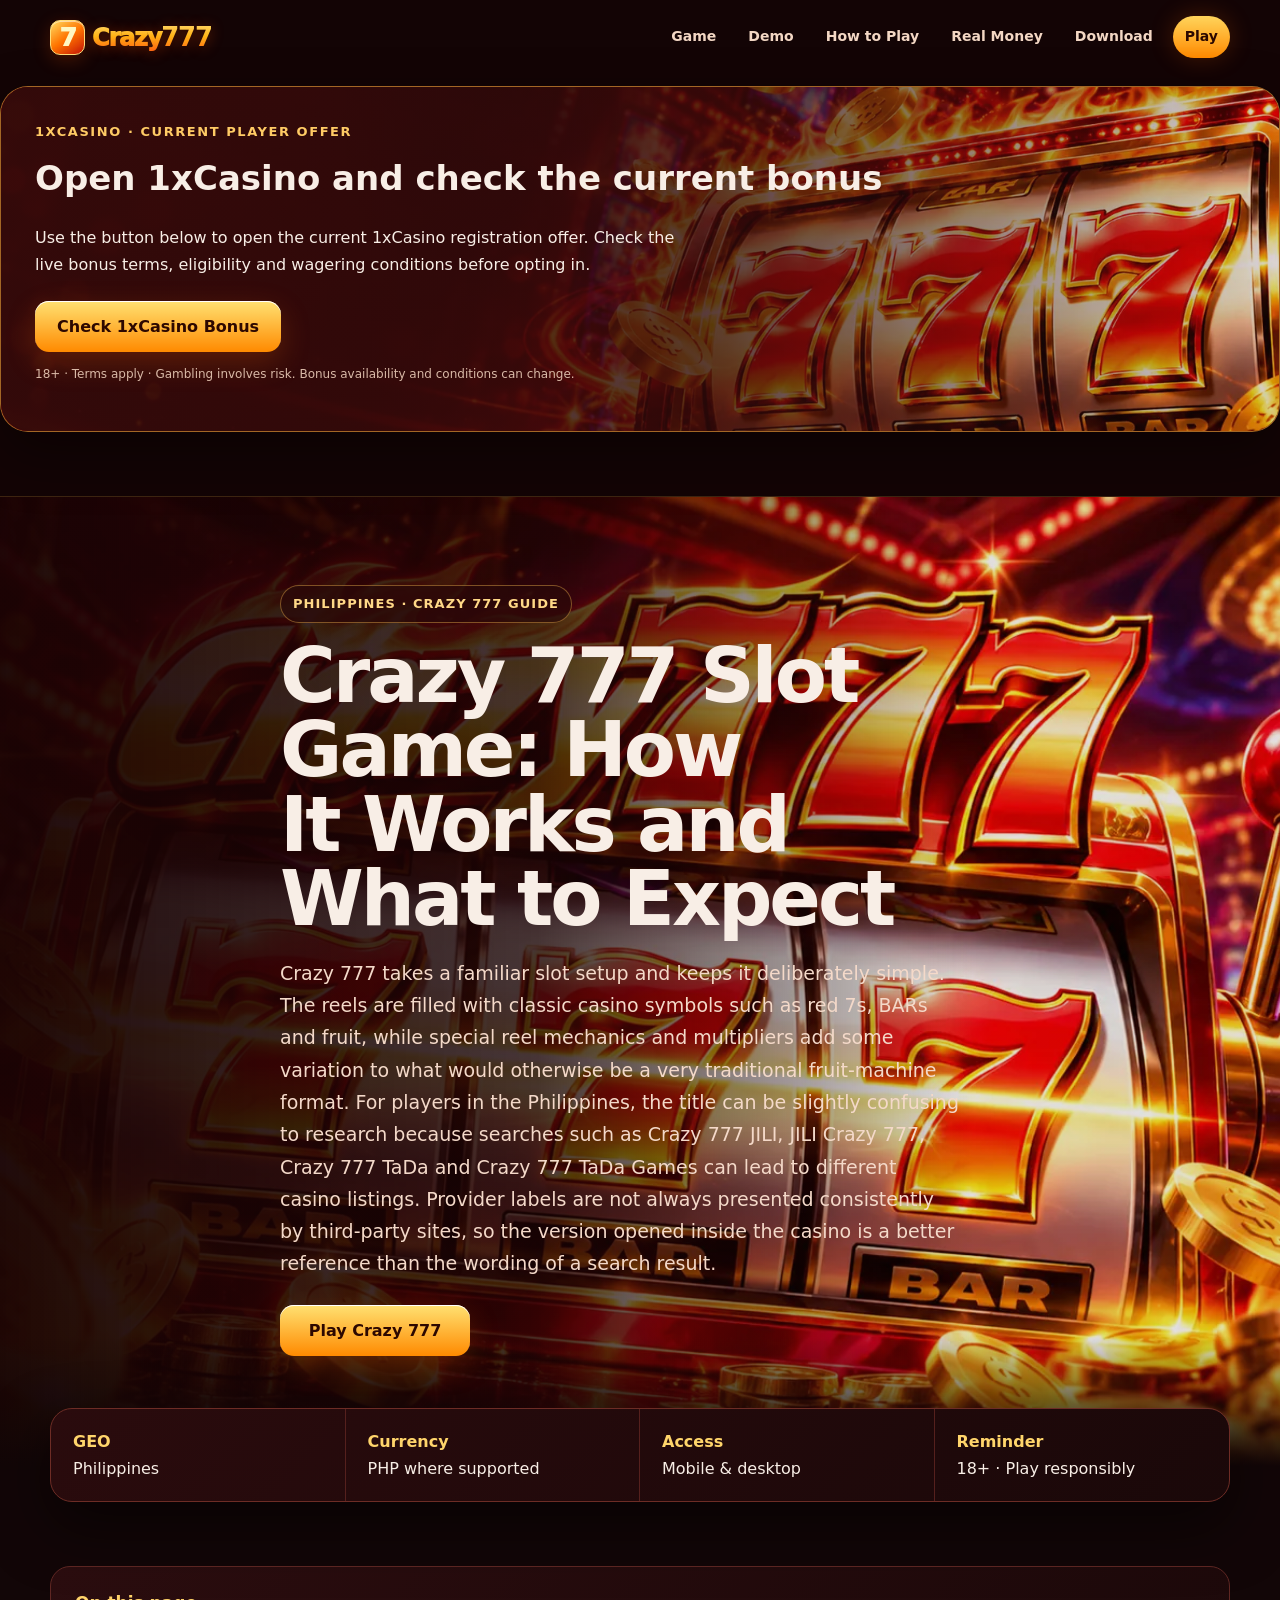
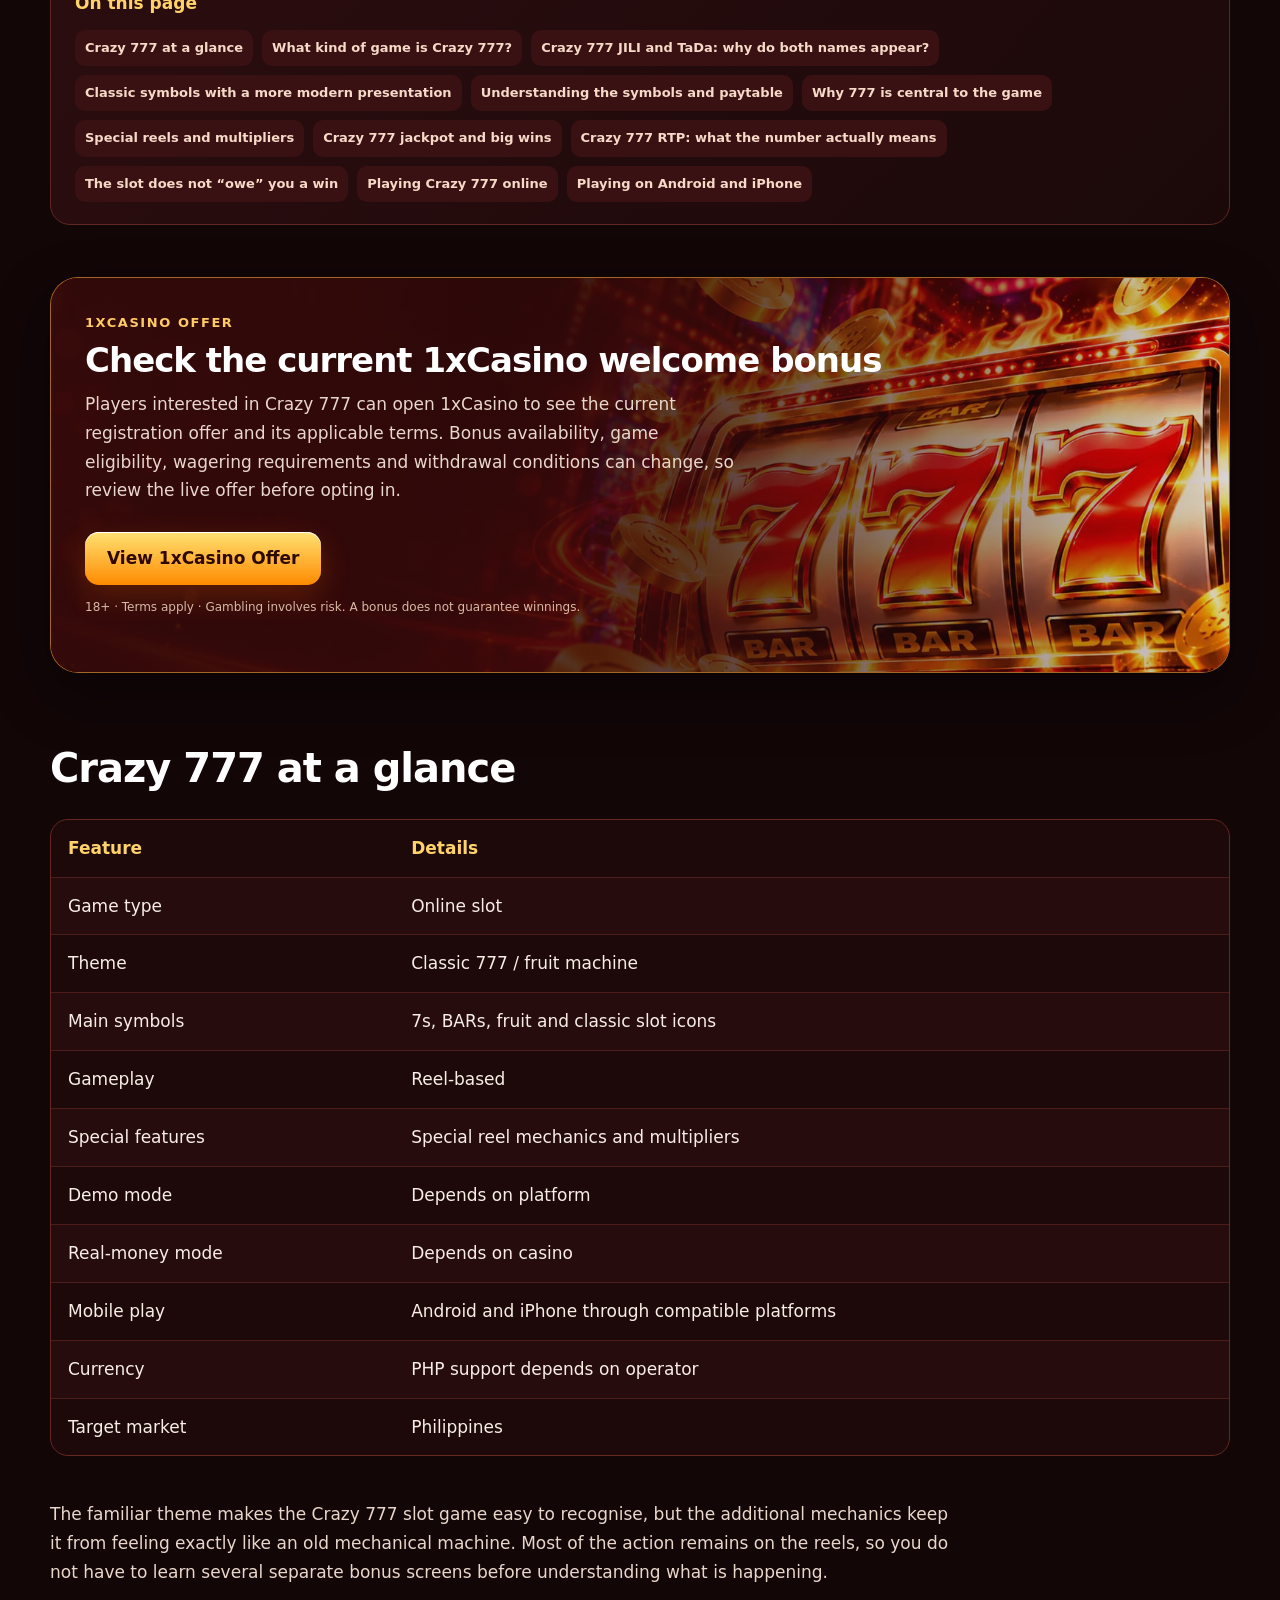
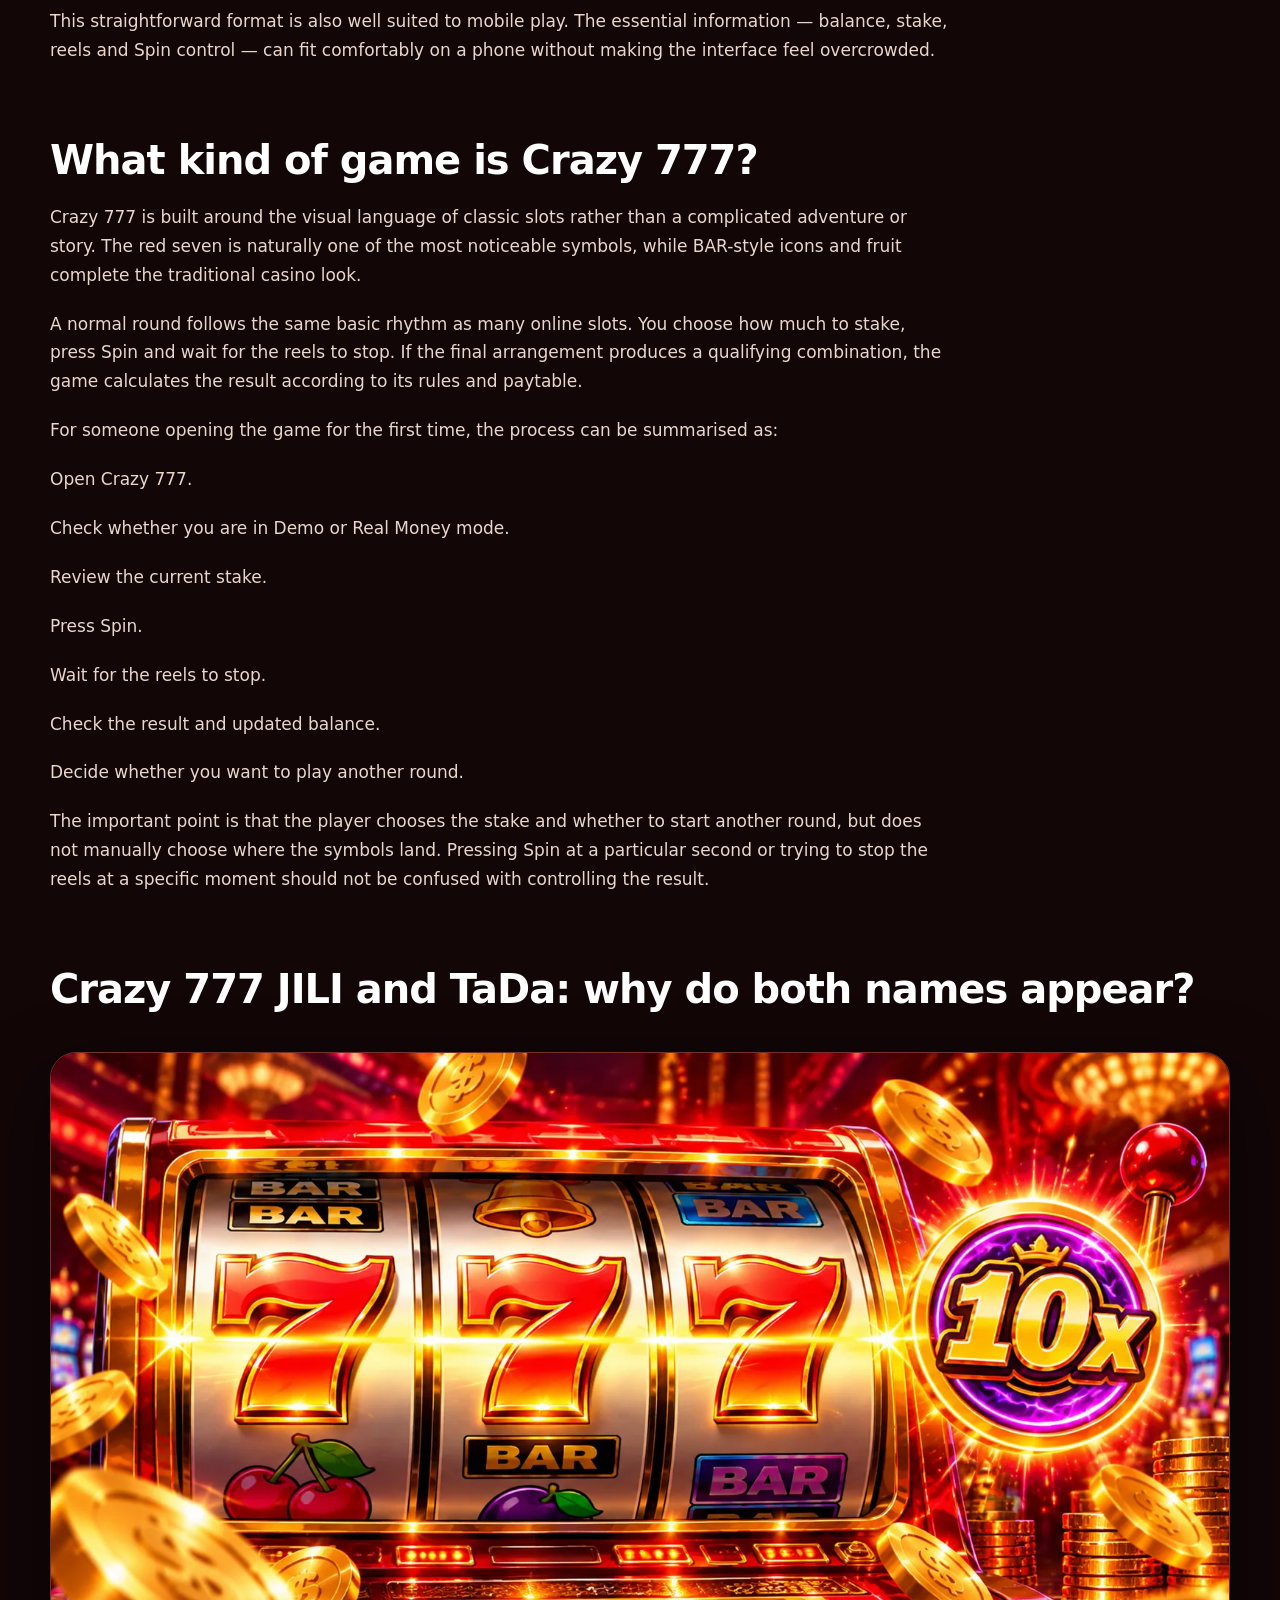
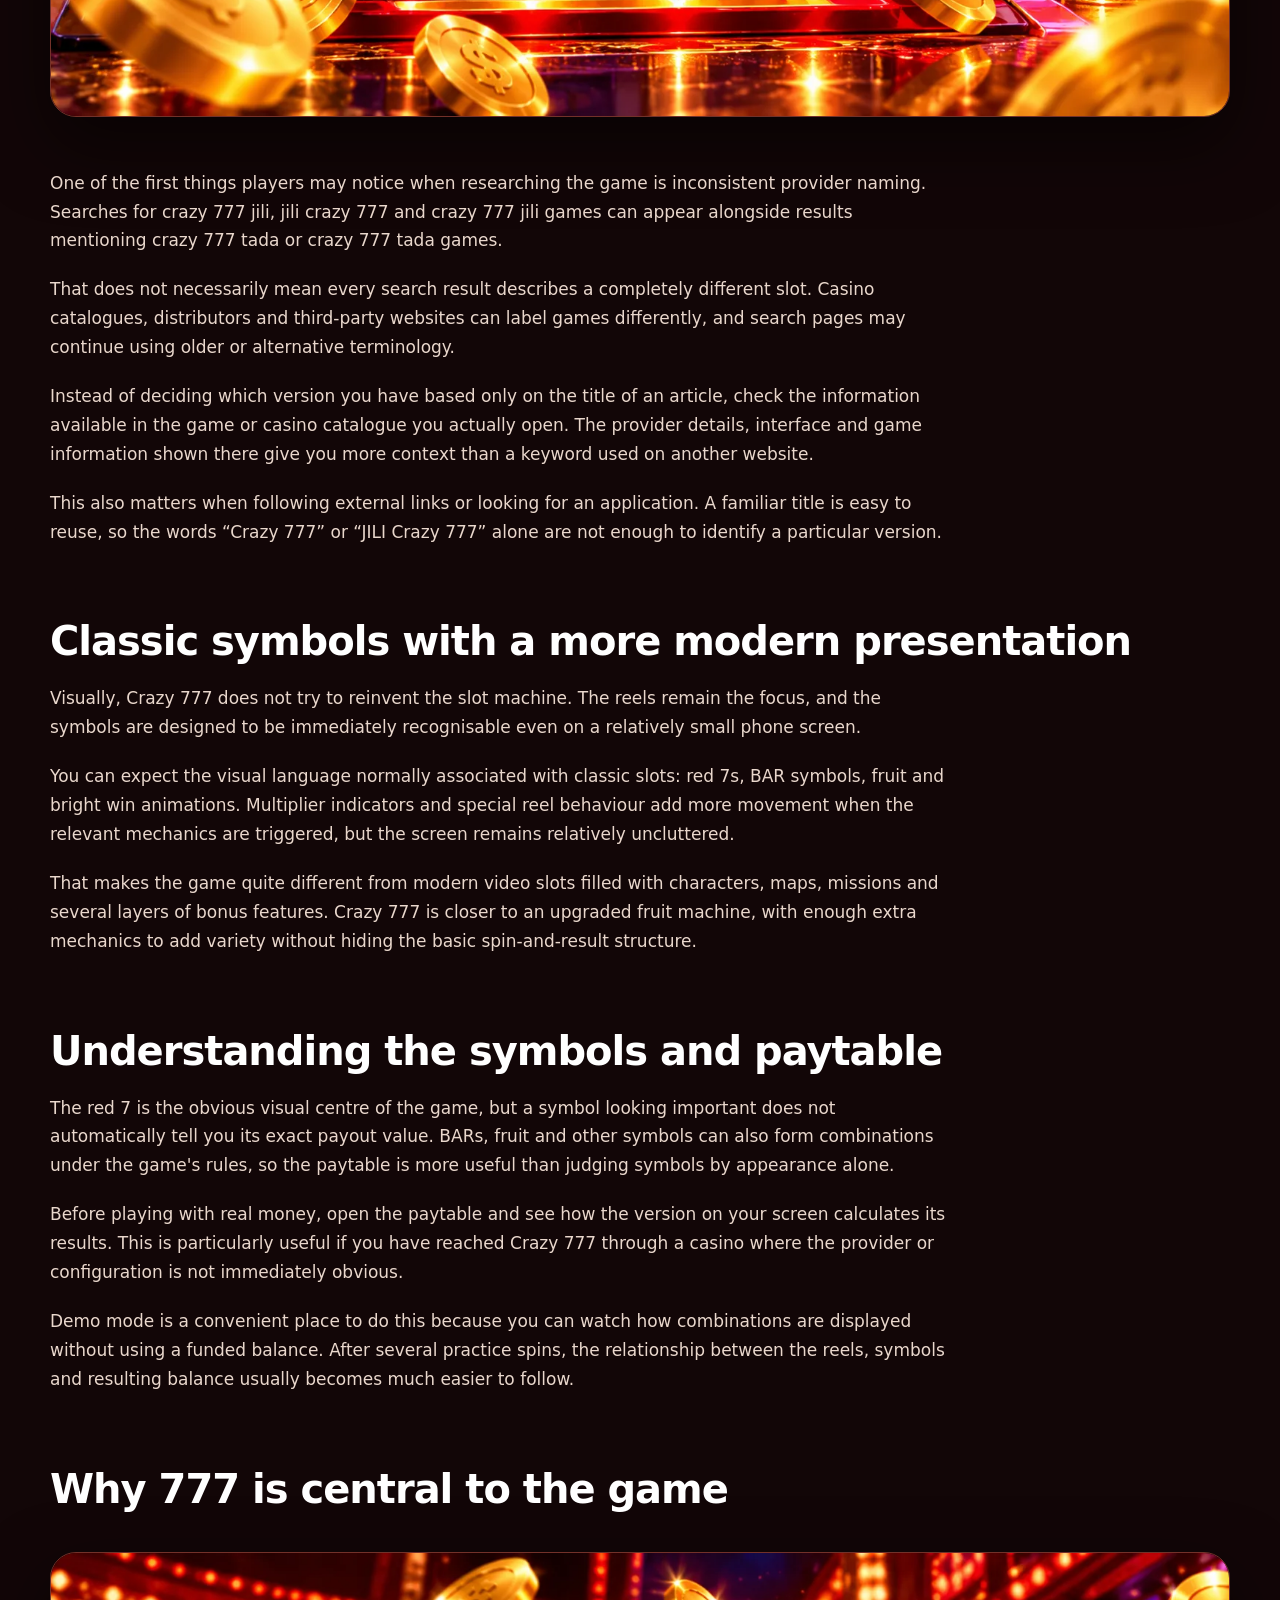
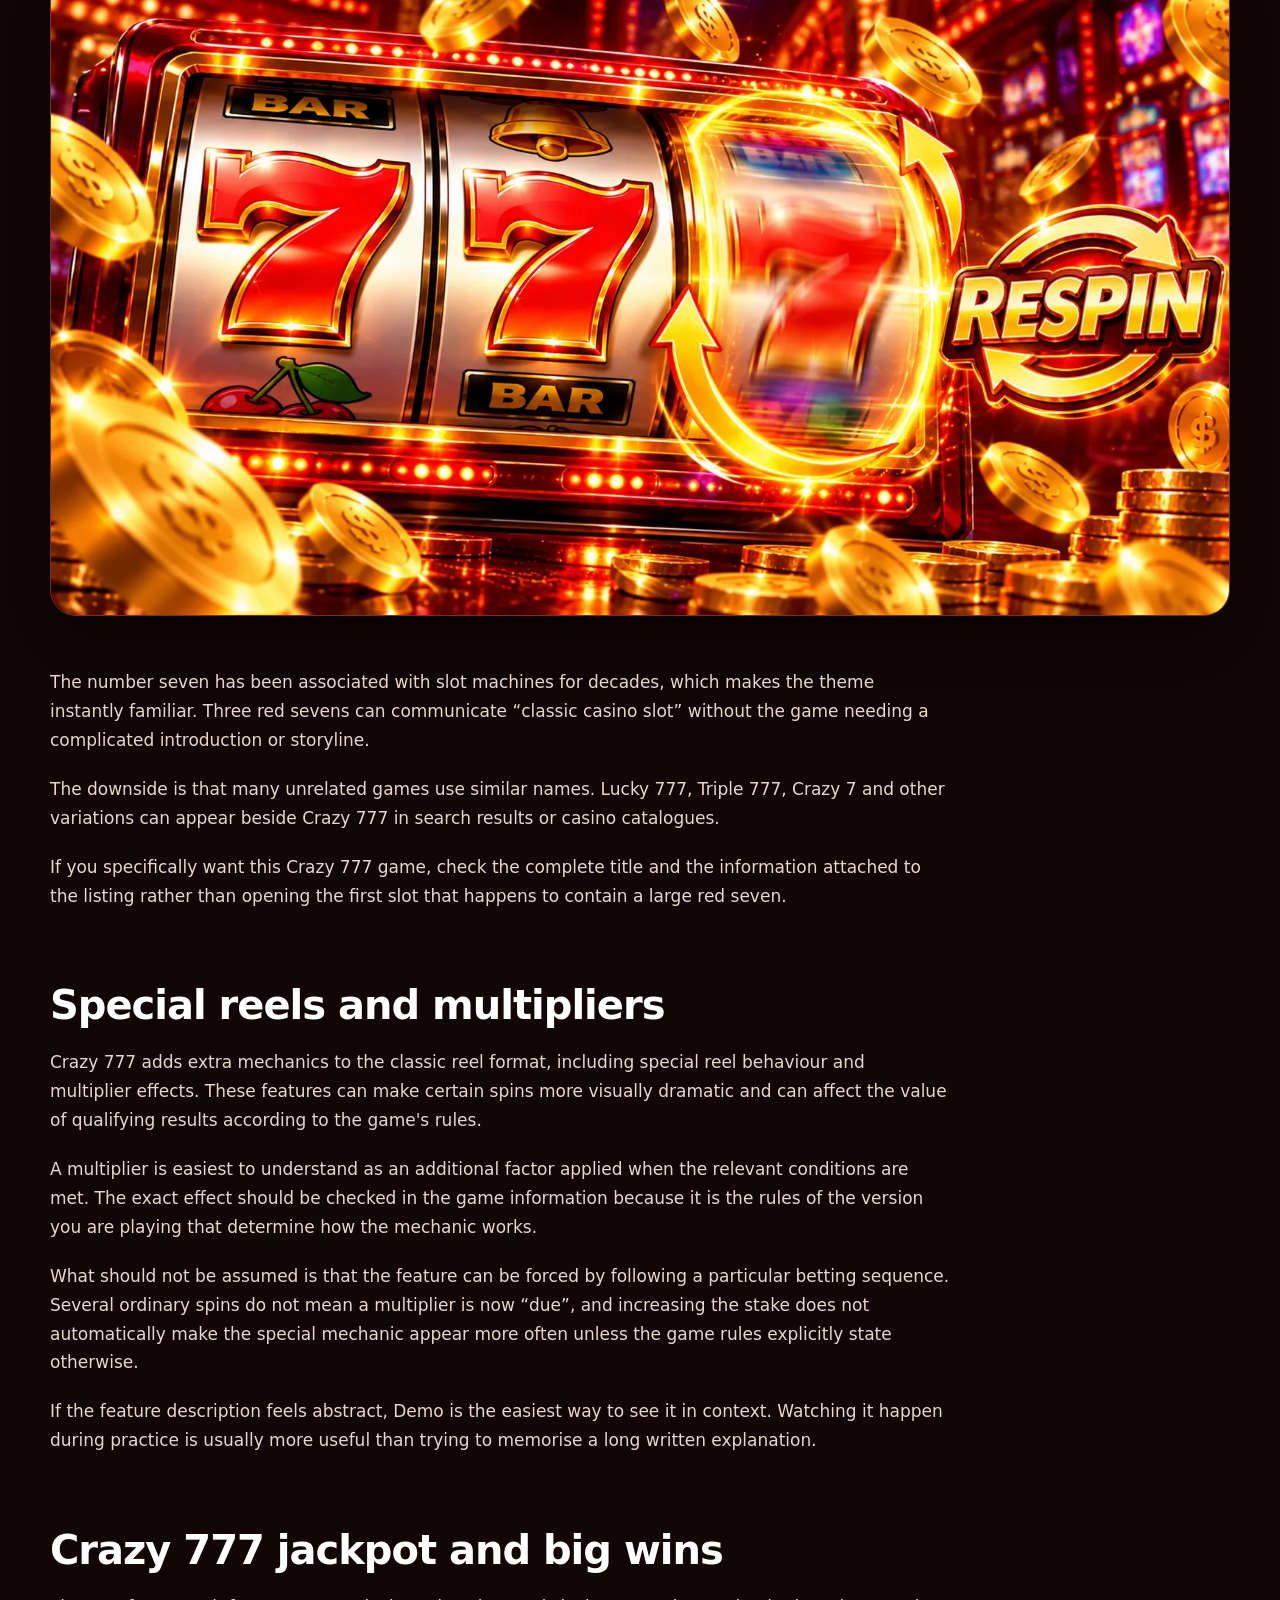
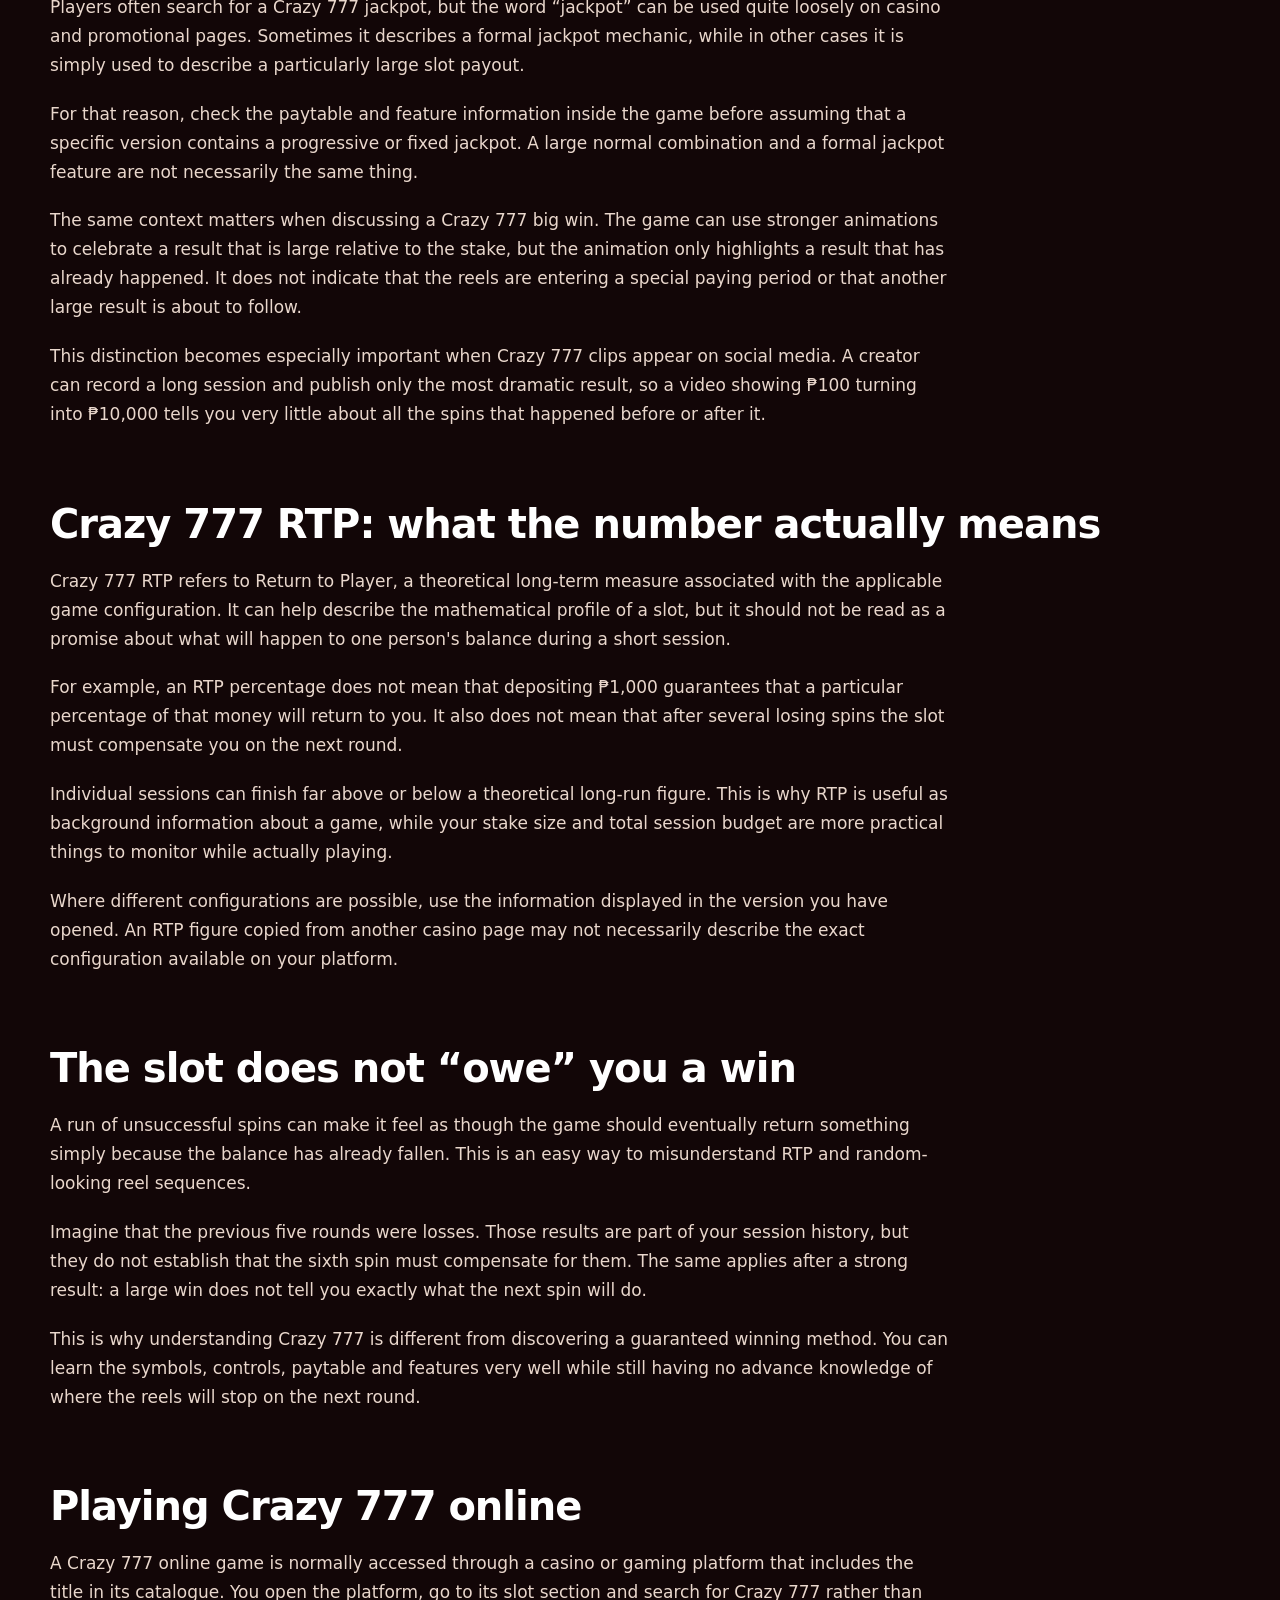
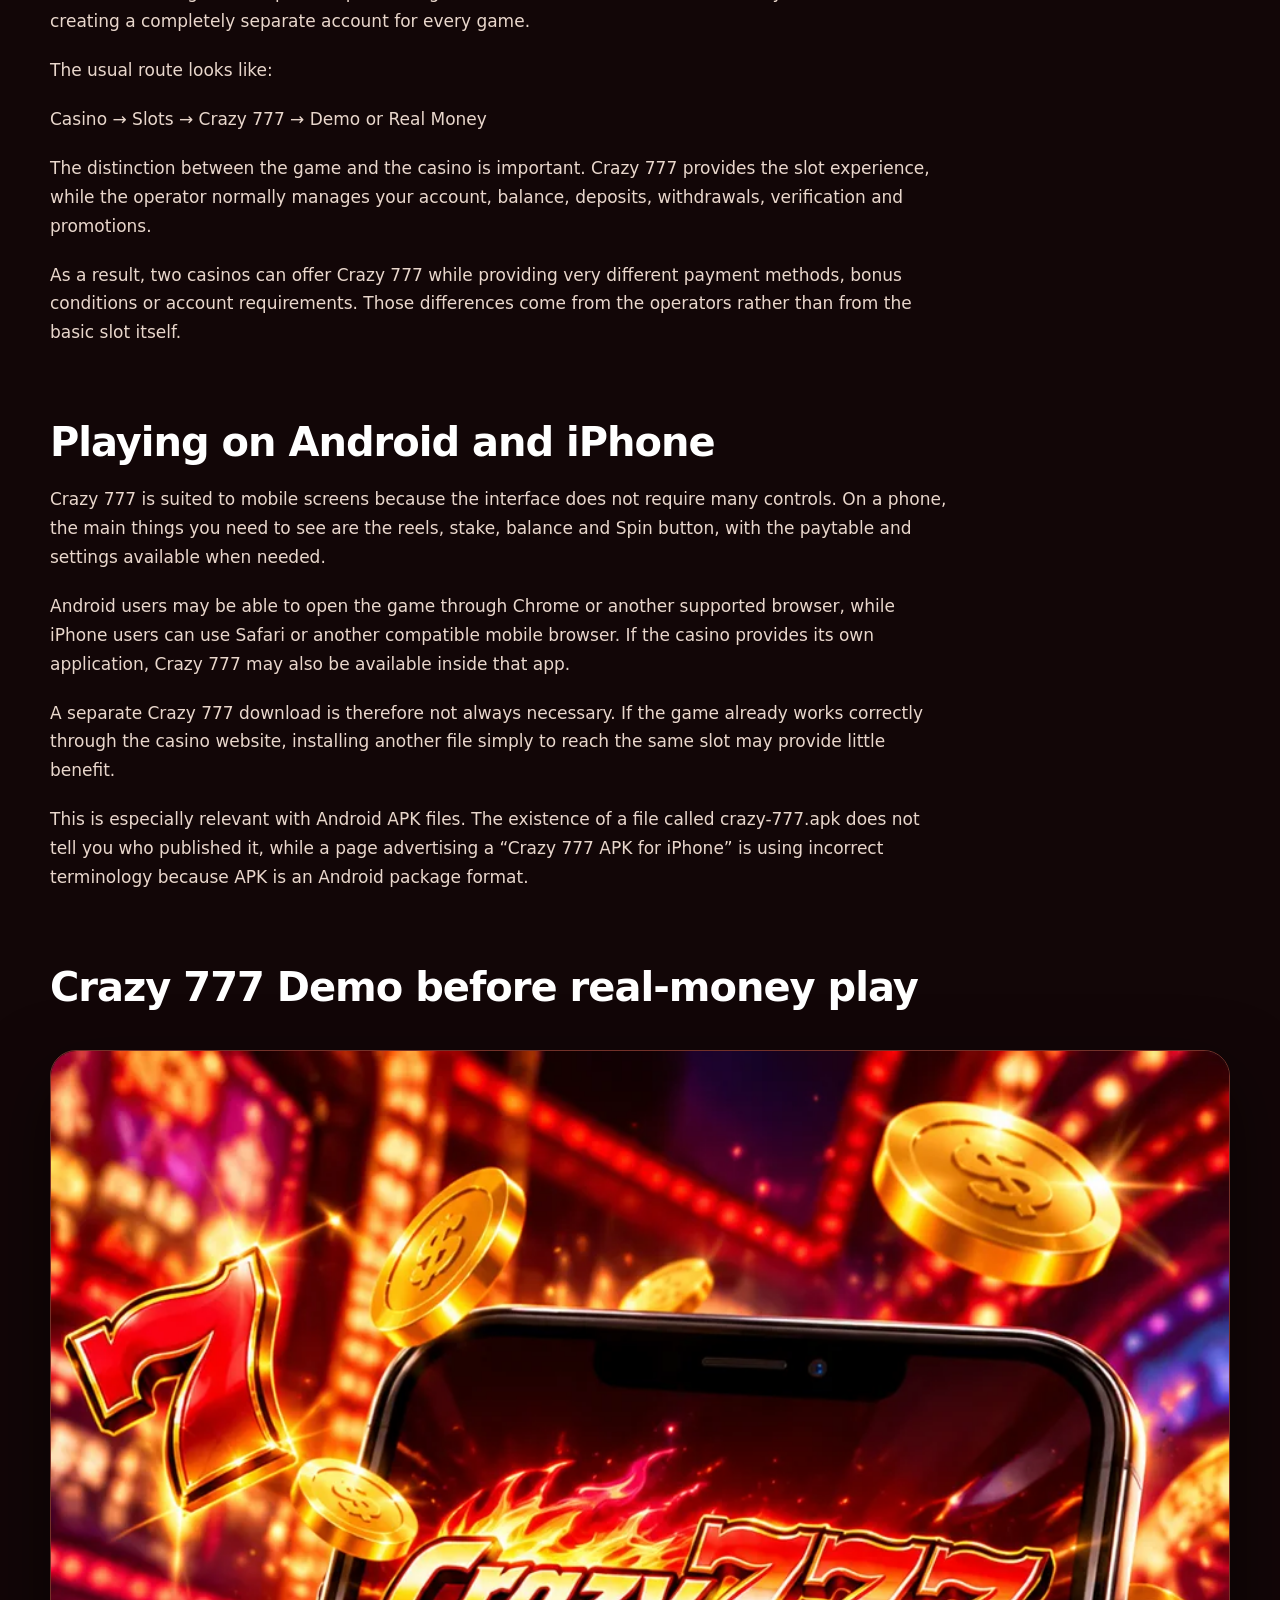
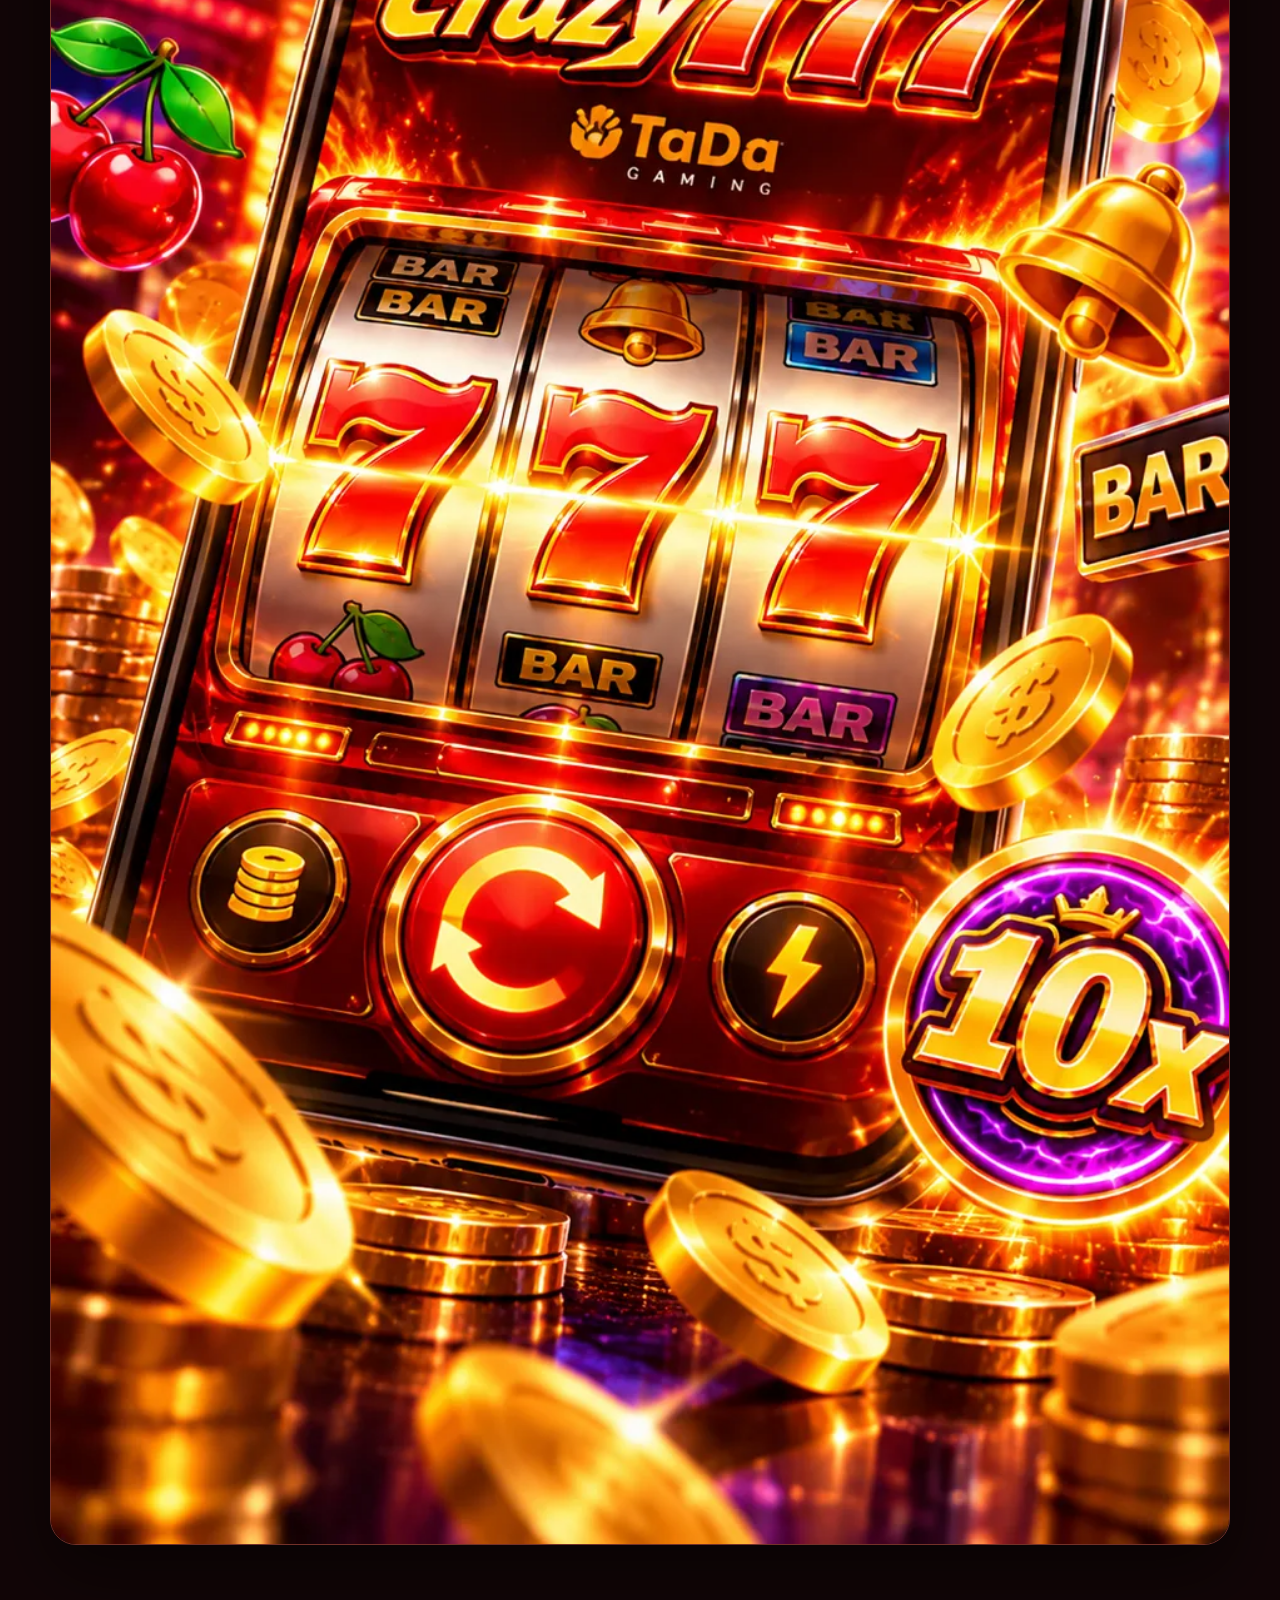
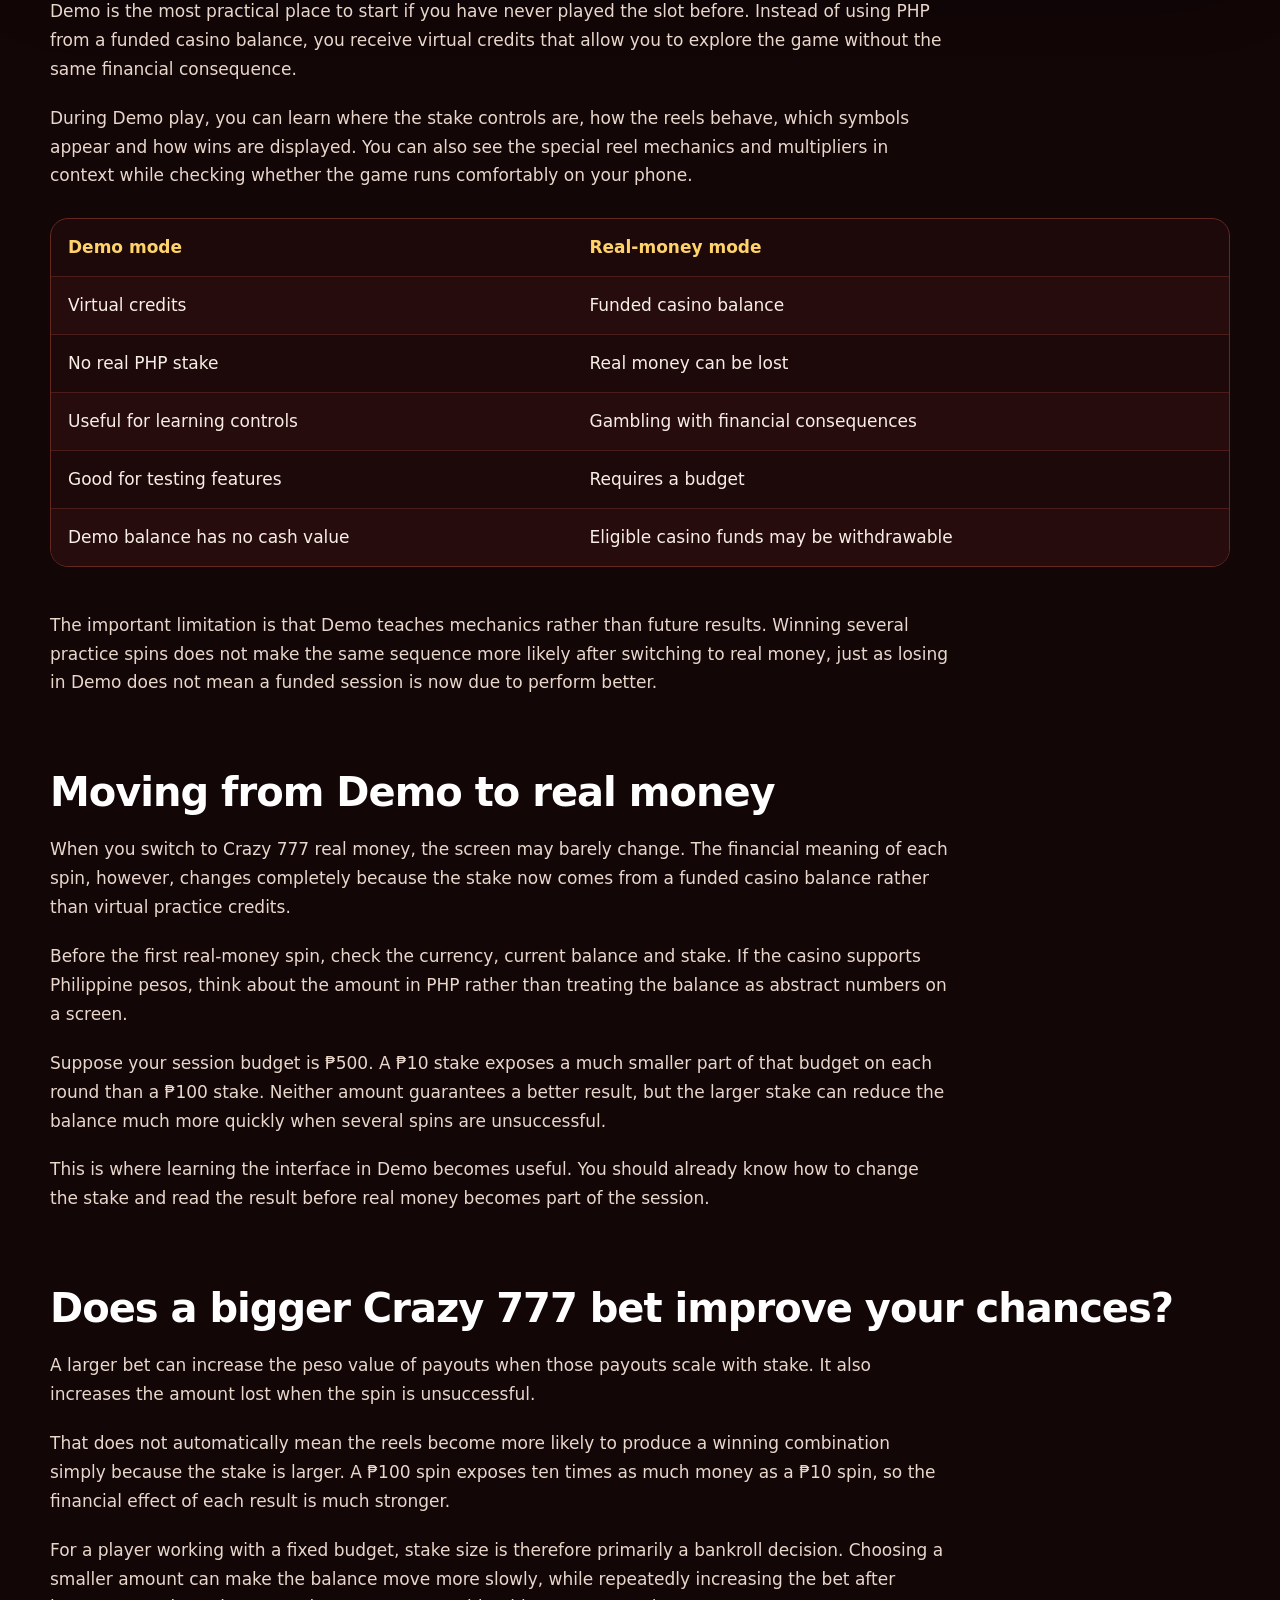
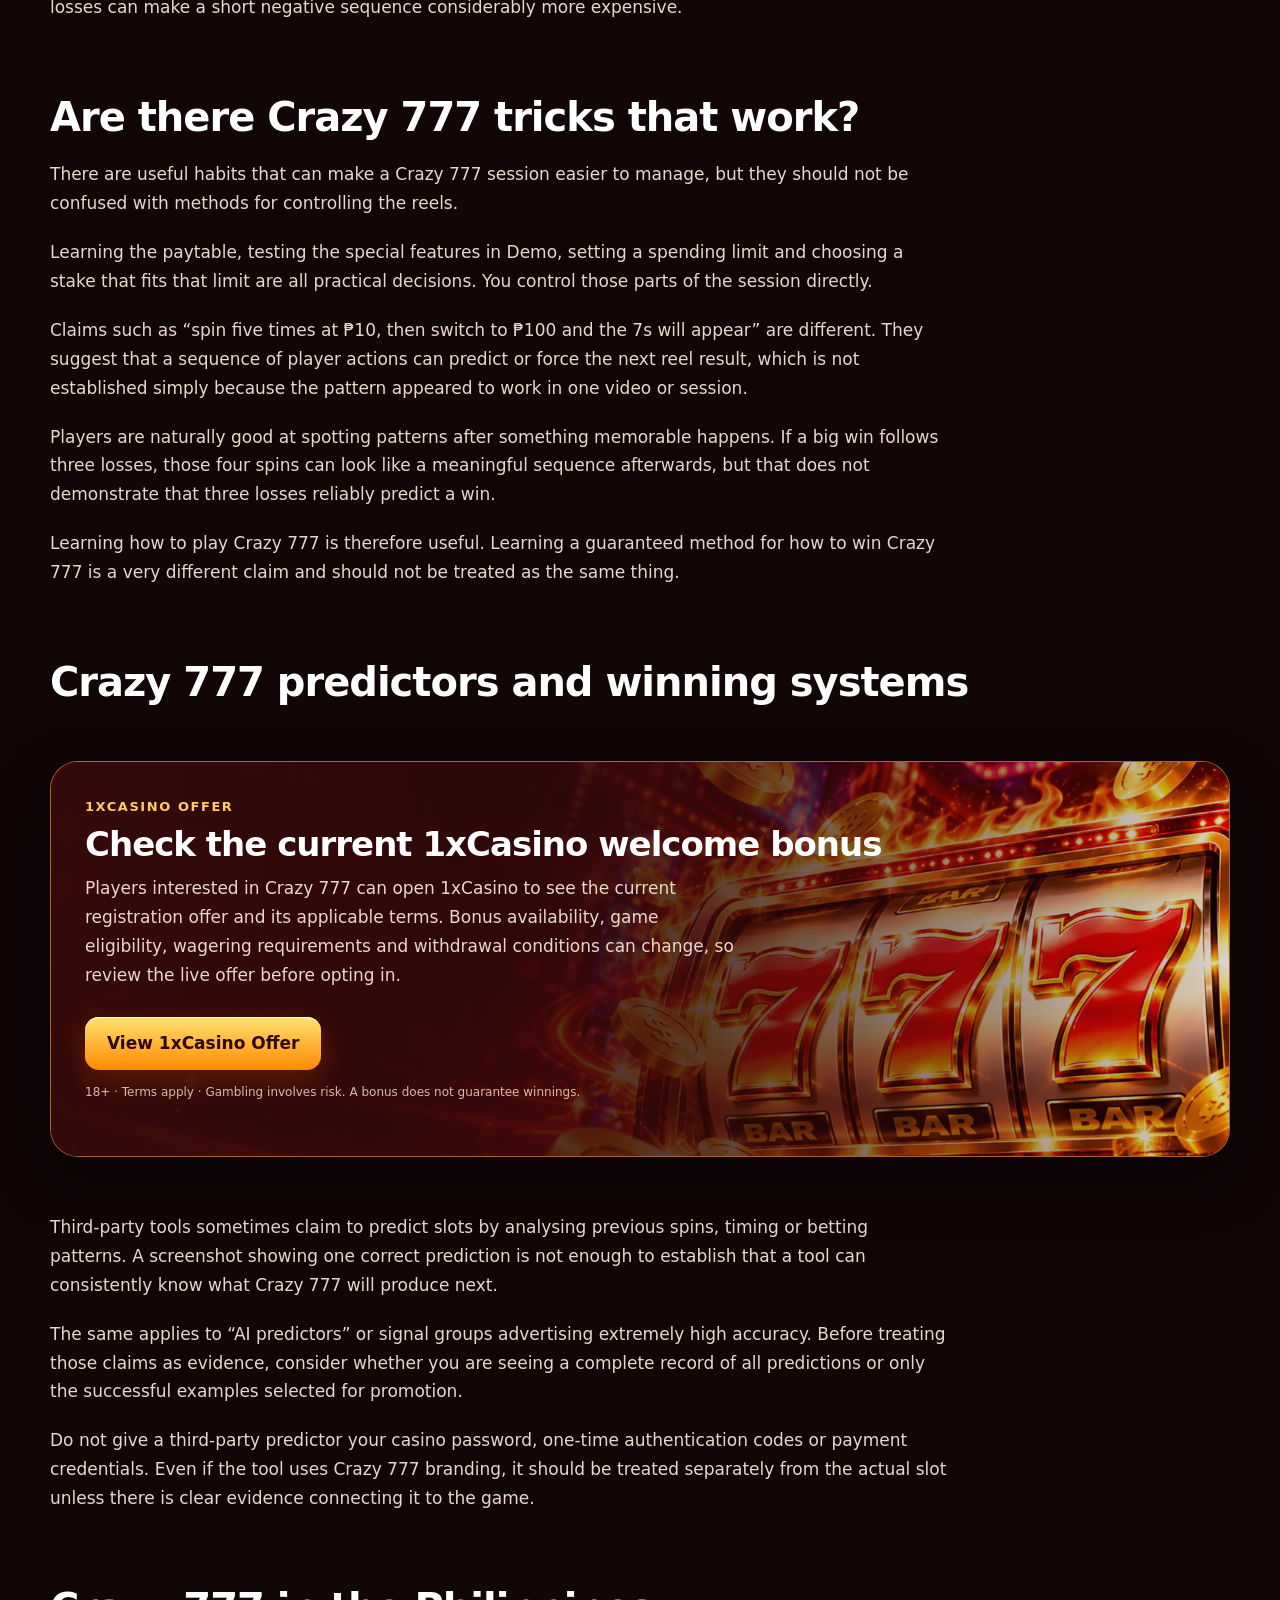
==== commit eeca281f: "Update2" ====
--- a/index.html
+++ b/index.html
@@ -1 +1 @@
-<!doctype html><html lang="en-PH"><head><meta charset="utf-8"><meta name="viewport" content="width=device-width,initial-scale=1"><title>Crazy 777 Slot: JILI/TaDa Game Review for Philippines</title><meta name="description" content="Explore Crazy 777 slot in the Philippines. See how the game works, its symbols, features, RTP, multipliers and options for playing Crazy 777 online."><meta name="robots" content="index,follow"><link rel="canonical" href="https://theredlightph.com/"><meta name="google-site-verification" content="9KcBztLnrq-bq9x8eg5gqF-JtW9DkqV1aY1myWnVCpM"><meta property="og:type" content="article"><meta property="og:title" content="Crazy 777 Slot: JILI/TaDa Game Review for Philippines"><meta property="og:description" content="Explore Crazy 777 slot in the Philippines. See how the game works, its symbols, features, RTP, multipliers and options for playing Crazy 777 online."><meta property="og:url" content="https://theredlightph.com/"><meta property="og:image" content="https://theredlightph.com/assets/img/hero.webp"><meta name="twitter:card" content="summary_large_image"><meta name="twitter:title" content="Crazy 777 Slot: JILI/TaDa Game Review for Philippines"><meta name="twitter:description" content="Explore Crazy 777 slot in the Philippines. See how the game works, its symbols, features, RTP, multipliers and options for playing Crazy 777 online."><link rel="icon" href="/favicon.ico"><link rel="stylesheet" href="/assets/css/style.css"><script type="application/ld+json">{"@context": "https://schema.org", "@graph": [{"@type": "WebSite", "name": "Crazy 777 PH", "url": "https://theredlightph.com/"}, {"@type": "Article", "headline": "Crazy 777 Slot Game: How It Works and What to Expect", "description": "Explore Crazy 777 slot in the Philippines. See how the game works, its symbols, features, RTP, multipliers and options for playing Crazy 777 online.", "inLanguage": "en-PH", "mainEntityOfPage": "https://theredlightph.com/"}, {"@type": "FAQPage", "mainEntity": [{"@type": "Question", "name": "What is Crazy 777?", "acceptedAnswer": {"@type": "Answer", "text": "Crazy 777 is an online slot built around classic 777, BAR and fruit-machine imagery. The game combines straightforward reel-based play with additional mechanics such as special reel behaviour and multipliers."}}, {"@type": "Question", "name": "Is Crazy 777 a slot game?", "acceptedAnswer": {"@type": "Answer", "text": "Yes. Crazy 777 slot gameplay centres on choosing a stake, spinning the reels and receiving the result calculated under the game's rules."}}, {"@type": "Question", "name": "Is Crazy 777 JILI?", "acceptedAnswer": {"@type": "Answer", "text": "Searches and casino listings frequently associate the game with terms such as Crazy 777 JILI and JILI Crazy 777, while TaDa-related naming also appears. Check the provider information shown in the actual version you open rather than relying only on search-result wording."}}, {"@type": "Question", "name": "What is JILI Crazy 777?", "acceptedAnswer": {"@type": "Answer", "text": "JILI Crazy 777 is a common search phrase used around Crazy 777 listings. Because third-party catalogue naming can vary, use the information inside the actual game to identify the version available on your platform."}}, {"@type": "Question", "name": "Is Crazy 777 from TaDa Games?", "acceptedAnswer": {"@type": "Answer", "text": "TaDa-related naming also appears around the title. The safest approach is to check the provider details shown by the casino or game rather than assuming every external listing uses the same naming convention."}}, {"@type": "Question", "name": "Can I play Crazy 777 online?", "acceptedAnswer": {"@type": "Answer", "text": "Yes, where a compatible casino or Demo platform carries the game. A separate Crazy 777 account is not normally required because access comes through the casino."}}, {"@type": "Question", "name": "Can I try Crazy 777 for free?", "acceptedAnswer": {"@type": "Answer", "text": "Where Demo is available, you can use virtual credits to learn the controls, symbols and features without staking real PHP. Demo balances do not have cash value."}}, {"@type": "Question", "name": "Does Crazy 777 Demo help me learn the game?", "acceptedAnswer": {"@type": "Answer", "text": "Yes. Demo can teach you how to change the stake, read the reels and understand the features, but it cannot tell you what a future real-money spin will produce."}}, {"@type": "Question", "name": "What is Crazy 777 RTP?", "acceptedAnswer": {"@type": "Answer", "text": "RTP is a theoretical long-run Return to Player measure associated with the applicable game configuration. It should not be treated as a guaranteed return for your individual session."}}, {"@type": "Question", "name": "Does Crazy 777 RTP mean the game eventually owes me money?", "acceptedAnswer": {"@type": "Answer", "text": "No. Several losing spins do not mean the next round must compensate you, and the theoretical RTP percentage is not a personal refund calculation."}}, {"@type": "Question", "name": "Does Crazy 777 have a jackpot?", "acceptedAnswer": {"@type": "Answer", "text": "Check the paytable and feature information in the version you are playing. A large payout and a formal jackpot mechanic are not automatically the same thing."}}, {"@type": "Question", "name": "What is a Crazy 777 big win?", "acceptedAnswer": {"@type": "Answer", "text": "The phrase generally describes a result that is large relative to the stake and may trigger a stronger celebration on screen. It does not predict what the next spin will do."}}, {"@type": "Question", "name": "How do I play Crazy 777?", "acceptedAnswer": {"@type": "Answer", "text": "Open the game, choose Demo or real-money mode, check your stake and press Spin. Once the reels stop, the result is calculated automatically according to the game's rules."}}, {"@type": "Question", "name": "Can I predict Crazy 777?", "acceptedAnswer": {"@type": "Answer", "text": "Previous spins do not provide a reliable way to know exactly which symbols will appear on the next round. Patterns that look obvious afterwards should not automatically be treated as predictive rules."}}, {"@type": "Question", "name": "Are there Crazy 777 tricks?", "acceptedAnswer": {"@type": "Answer", "text": "Useful habits include learning the paytable, testing the game in Demo and setting a budget before playing. A betting pattern or timing trick should not be presented as a guaranteed method for controlling future reel results."}}, {"@type": "Question", "name": "Does a higher bet improve my chance of winning?", "acceptedAnswer": {"@type": "Answer", "text": "A higher stake increases the amount of money exposed and can increase the monetary value of payouts that scale with stake. It should not automatically be treated as making a winning combination more likely."}}, {"@type": "Question", "name": "Can I play Crazy 777 in the Philippines?", "acceptedAnswer": {"@type": "Answer", "text": "Check whether the particular casino offering the game currently accepts players from the Philippines. Account availability depends on the operator."}}, {"@type": "Question", "name": "Can I play Crazy 777 in PHP?", "acceptedAnswer": {"@type": "Answer", "text": "Philippine peso support depends on the casino. Check the available account currencies before depositing."}}, {"@type": "Question", "name": "Can I use GCash for Crazy 777?", "acceptedAnswer": {"@type": "Answer", "text": "If the casino currently supports GCash, you may be able to use it through the operator's cashier. The payment method belongs to the casino account rather than to Crazy 777 itself."}}, {"@type": "Question", "name": "Can I use Maya?", "acceptedAnswer": {"@type": "Answer", "text": "The same principle applies to Maya. Check the casino's current deposit and withdrawal options because availability can differ between operators."}}, {"@type": "Question", "name": "Do I need to download Crazy 777?", "acceptedAnswer": {"@type": "Answer", "text": "Not necessarily. Many online slots can be played directly through a compatible casino website on mobile or desktop."}}, {"@type": "Question", "name": "Can I play Crazy 777 on Android?", "acceptedAnswer": {"@type": "Answer", "text": "Yes, where the operator provides compatible mobile access. Browser play may remove the need to install a separate APK."}}, {"@type": "Question", "name": "Can I play Crazy 777 on iPhone?", "acceptedAnswer": {"@type": "Answer", "text": "Yes, through compatible casino platforms. An Android APK is not required for iPhone browser play."}}, {"@type": "Question", "name": "Is there a Crazy 777 APK?", "acceptedAnswer": {"@type": "Answer", "text": "Third-party APK listings may exist, but the filename alone does not establish who published the application. Check the source before installing any Android file."}}, {"@type": "Question", "name": "Is Crazy 777 a skill game?", "acceptedAnswer": {"@type": "Answer", "text": "The player controls decisions such as stake size, session budget and when to stop, but does not manually choose which symbols land on the reels."}}, {"@type": "Question", "name": "Is Crazy 777 real money?", "acceptedAnswer": {"@type": "Answer", "text": "It can be played with a funded casino balance where the operator offers real-money access. Demo mode uses virtual credits instead."}}, {"@type": "Question", "name": "Where do I log in to Crazy 777?", "acceptedAnswer": {"@type": "Answer", "text": "Log in through the casino where your account was created, then open Crazy 777 from its game catalogue. There is no reason to expect one universal login shared by every operator."}}, {"@type": "Question", "name": "Does Crazy 777 guarantee profit?", "acceptedAnswer": {"@type": "Answer", "text": "No. A real-money slot can produce both winning and losing results and should not be treated as a guaranteed source of income."}}]}]}</script></head><body><header class="site-header"><div class="wrap head"><a class="brand logo-brand" href="/"><img src="/assets/img/logo.webp" alt="Crazy 777 PH"></a><button class="burger" aria-label="Open menu">☰</button><nav class="nav"><a href="/">Game</a><a href="/crazy-777-demo/">Demo</a><a href="/how-to-play-crazy-777/">How to Play</a><a href="/crazy-777-real-money/">Real Money</a><a href="/crazy-777-download/">Download</a><a class="play-top" href="/play/">Play</a></nav></div></header><section class="hero"><div class="wrap hero-in"><span class="eyebrow">Philippines · Crazy 777 Guide</span><h1>Crazy 777 Slot Game: How It Works and What to Expect</h1><p>Crazy 777 takes a familiar slot setup and keeps it deliberately simple. The reels are filled with classic casino symbols such as red 7s, BARs and fruit, while special reel mechanics and multipliers add some variation to what would otherwise be a very traditional fruit-machine format. For players in the Philippines, the title can be slightly confusing to research because searches such as Crazy 777 JILI, JILI Crazy 777, Crazy 777 TaDa and Crazy 777 TaDa Games can lead to different casino listings. Provider labels are not always presented consistently by third-party sites, so the version opened inside the casino is a better reference than the wording of a search result.</p><div class="hero-actions"><a class="btn btn-main" href="/play/" rel="nofollow sponsored">Play Crazy 777</a></div></div></section><div class="trustbar"><div class="wrap trustgrid"><div><b>GEO</b>Philippines</div><div><b>Currency</b>PHP where supported</div><div><b>Access</b>Mobile & desktop</div><div><b>Reminder</b>18+ · Play responsibly</div></div></div><main class="main"><article class="wrap content"><aside class="toc"><strong>On this page</strong><div class="toc-links"><a href="#crazy-777-at-a-glance">Crazy 777 at a glance</a><a href="#what-kind-of-game-is-crazy-777">What kind of game is Crazy 777?</a><a href="#crazy-777-jili-and-tada-why-do-both-names-appear">Crazy 777 JILI and TaDa: why do both names appear?</a><a href="#classic-symbols-with-a-more-modern-presentation">Classic symbols with a more modern presentation</a><a href="#understanding-the-symbols-and-paytable">Understanding the symbols and paytable</a><a href="#why-777-is-central-to-the-game">Why 777 is central to the game</a><a href="#special-reels-and-multipliers">Special reels and multipliers</a><a href="#crazy-777-jackpot-and-big-wins">Crazy 777 jackpot and big wins</a><a href="#crazy-777-rtp-what-the-number-actually-means">Crazy 777 RTP: what the number actually means</a><a href="#the-slot-does-not-owe-you-a-win">The slot does not “owe” you a win</a><a href="#playing-crazy-777-online">Playing Crazy 777 online</a><a href="#playing-on-android-and-iphone">Playing on Android and iPhone</a></div></aside><h2 id="crazy-777-at-a-glance">Crazy 777 at a glance</h2><div class="table-wrap"><table><tr><th>Feature</th><th>Details</th></tr><tr><td>Game type</td><td>Online slot</td></tr><tr><td>Theme</td><td>Classic 777 / fruit machine</td></tr><tr><td>Main symbols</td><td>7s, BARs, fruit and classic slot icons</td></tr><tr><td>Gameplay</td><td>Reel-based</td></tr><tr><td>Special features</td><td>Special reel mechanics and multipliers</td></tr><tr><td>Demo mode</td><td>Depends on platform</td></tr><tr><td>Real-money mode</td><td>Depends on casino</td></tr><tr><td>Mobile play</td><td>Android and iPhone through compatible platforms</td></tr><tr><td>Currency</td><td>PHP support depends on operator</td></tr><tr><td>Target market</td><td>Philippines</td></tr></table></div><p>The familiar theme makes the Crazy 777 slot game easy to recognise, but the additional mechanics keep it from feeling exactly like an old mechanical machine. Most of the action remains on the reels, so you do not have to learn several separate bonus screens before understanding what is happening.</p><p>This straightforward format is also well suited to mobile play. The essential information — balance, stake, reels and Spin control — can fit comfortably on a phone without making the interface feel overcrowded.</p><h2 id="what-kind-of-game-is-crazy-777">What kind of game is Crazy 777?</h2><p>Crazy 777 is built around the visual language of classic slots rather than a complicated adventure or story. The red seven is naturally one of the most noticeable symbols, while BAR-style icons and fruit complete the traditional casino look.</p><p>A normal round follows the same basic rhythm as many online slots. You choose how much to stake, press Spin and wait for the reels to stop. If the final arrangement produces a qualifying combination, the game calculates the result according to its rules and paytable.</p><p>For someone opening the game for the first time, the process can be summarised as:</p><p>Open Crazy 777.</p><p>Check whether you are in Demo or Real Money mode.</p><p>Review the current stake.</p><p>Press Spin.</p><p>Wait for the reels to stop.</p><p>Check the result and updated balance.</p><p>Decide whether you want to play another round.</p><p>The important point is that the player chooses the stake and whether to start another round, but does not manually choose where the symbols land. Pressing Spin at a particular second or trying to stop the reels at a specific moment should not be confused with controlling the result.</p><h2 id="crazy-777-jili-and-tada-why-do-both-names-appear">Crazy 777 JILI and TaDa: why do both names appear?</h2><figure class="visual"><img src="/assets/img/gameplay.webp" alt="Crazy 777 slot gameplay with classic red 7 symbols" loading="lazy"></figure><p>One of the first things players may notice when researching the game is inconsistent provider naming. Searches for crazy 777 jili, jili crazy 777 and crazy 777 jili games can appear alongside results mentioning crazy 777 tada or crazy 777 tada games.</p><p>That does not necessarily mean every search result describes a completely different slot. Casino catalogues, distributors and third-party websites can label games differently, and search pages may continue using older or alternative terminology.</p><p>Instead of deciding which version you have based only on the title of an article, check the information available in the game or casino catalogue you actually open. The provider details, interface and game information shown there give you more context than a keyword used on another website.</p><p>This also matters when following external links or looking for an application. A familiar title is easy to reuse, so the words “Crazy 777” or “JILI Crazy 777” alone are not enough to identify a particular version.</p><h2 id="classic-symbols-with-a-more-modern-presentation">Classic symbols with a more modern presentation</h2><p>Visually, Crazy 777 does not try to reinvent the slot machine. The reels remain the focus, and the symbols are designed to be immediately recognisable even on a relatively small phone screen.</p><p>You can expect the visual language normally associated with classic slots: red 7s, BAR symbols, fruit and bright win animations. Multiplier indicators and special reel behaviour add more movement when the relevant mechanics are triggered, but the screen remains relatively uncluttered.</p><p>That makes the game quite different from modern video slots filled with characters, maps, missions and several layers of bonus features. Crazy 777 is closer to an upgraded fruit machine, with enough extra mechanics to add variety without hiding the basic spin-and-result structure.</p><h2 id="understanding-the-symbols-and-paytable">Understanding the symbols and paytable</h2><p>The red 7 is the obvious visual centre of the game, but a symbol looking important does not automatically tell you its exact payout value. BARs, fruit and other symbols can also form combinations under the game&#x27;s rules, so the paytable is more useful than judging symbols by appearance alone.</p><p>Before playing with real money, open the paytable and see how the version on your screen calculates its results. This is particularly useful if you have reached Crazy 777 through a casino where the provider or configuration is not immediately obvious.</p><p>Demo mode is a convenient place to do this because you can watch how combinations are displayed without using a funded balance. After several practice spins, the relationship between the reels, symbols and resulting balance usually becomes much easier to follow.</p><h2 id="why-777-is-central-to-the-game">Why 777 is central to the game</h2><figure class="visual"><img src="/assets/img/respin.webp" alt="Crazy 777 special reel and respin feature" loading="lazy"></figure><p>The number seven has been associated with slot machines for decades, which makes the theme instantly familiar. Three red sevens can communicate “classic casino slot” without the game needing a complicated introduction or storyline.</p><p>The downside is that many unrelated games use similar names. Lucky 777, Triple 777, Crazy 7 and other variations can appear beside Crazy 777 in search results or casino catalogues.</p><p>If you specifically want this Crazy 777 game, check the complete title and the information attached to the listing rather than opening the first slot that happens to contain a large red seven.</p><h2 id="special-reels-and-multipliers">Special reels and multipliers</h2><p>Crazy 777 adds extra mechanics to the classic reel format, including special reel behaviour and multiplier effects. These features can make certain spins more visually dramatic and can affect the value of qualifying results according to the game&#x27;s rules.</p><p>A multiplier is easiest to understand as an additional factor applied when the relevant conditions are met. The exact effect should be checked in the game information because it is the rules of the version you are playing that determine how the mechanic works.</p><p>What should not be assumed is that the feature can be forced by following a particular betting sequence. Several ordinary spins do not mean a multiplier is now “due”, and increasing the stake does not automatically make the special mechanic appear more often unless the game rules explicitly state otherwise.</p><p>If the feature description feels abstract, Demo is the easiest way to see it in context. Watching it happen during practice is usually more useful than trying to memorise a long written explanation.</p><h2 id="crazy-777-jackpot-and-big-wins">Crazy 777 jackpot and big wins</h2><p>Players often search for a Crazy 777 jackpot, but the word “jackpot” can be used quite loosely on casino and promotional pages. Sometimes it describes a formal jackpot mechanic, while in other cases it is simply used to describe a particularly large slot payout.</p><p>For that reason, check the paytable and feature information inside the game before assuming that a specific version contains a progressive or fixed jackpot. A large normal combination and a formal jackpot feature are not necessarily the same thing.</p><p>The same context matters when discussing a Crazy 777 big win. The game can use stronger animations to celebrate a result that is large relative to the stake, but the animation only highlights a result that has already happened. It does not indicate that the reels are entering a special paying period or that another large result is about to follow.</p><p>This distinction becomes especially important when Crazy 777 clips appear on social media. A creator can record a long session and publish only the most dramatic result, so a video showing ₱100 turning into ₱10,000 tells you very little about all the spins that happened before or after it.</p><h2 id="crazy-777-rtp-what-the-number-actually-means">Crazy 777 RTP: what the number actually means</h2><section class="bonus"><div class="bonus-kicker">1xCasino offer</div><h2>Check the current 1xCasino welcome bonus</h2><p>Players interested in Crazy 777 can open 1xCasino to see the current registration offer and its applicable terms. Bonus availability, game eligibility, wagering requirements and withdrawal conditions can change, so review the live offer before opting in.</p><a class="btn btn-main" href="/play/" rel="nofollow sponsored">View 1xCasino Offer</a><p class="bonus-note">18+ · Terms apply · Gambling involves risk. A bonus does not guarantee winnings.</p></section><p>Crazy 777 RTP refers to Return to Player, a theoretical long-term measure associated with the applicable game configuration. It can help describe the mathematical profile of a slot, but it should not be read as a promise about what will happen to one person&#x27;s balance during a short session.</p><p>For example, an RTP percentage does not mean that depositing ₱1,000 guarantees that a particular percentage of that money will return to you. It also does not mean that after several losing spins the slot must compensate you on the next round.</p><p>Individual sessions can finish far above or below a theoretical long-run figure. This is why RTP is useful as background information about a game, while your stake size and total session budget are more practical things to monitor while actually playing.</p><p>Where different configurations are possible, use the information displayed in the version you have opened. An RTP figure copied from another casino page may not necessarily describe the exact configuration available on your platform.</p><h2 id="the-slot-does-not-owe-you-a-win">The slot does not “owe” you a win</h2><p>A run of unsuccessful spins can make it feel as though the game should eventually return something simply because the balance has already fallen. This is an easy way to misunderstand RTP and random-looking reel sequences.</p><p>Imagine that the previous five rounds were losses. Those results are part of your session history, but they do not establish that the sixth spin must compensate for them. The same applies after a strong result: a large win does not tell you exactly what the next spin will do.</p><p>This is why understanding Crazy 777 is different from discovering a guaranteed winning method. You can learn the symbols, controls, paytable and features very well while still having no advance knowledge of where the reels will stop on the next round.</p><h2 id="playing-crazy-777-online">Playing Crazy 777 online</h2><p>A Crazy 777 online game is normally accessed through a casino or gaming platform that includes the title in its catalogue. You open the platform, go to its slot section and search for Crazy 777 rather than creating a completely separate account for every game.</p><p>The usual route looks like:</p><p>Casino → Slots → Crazy 777 → Demo or Real Money</p><p>The distinction between the game and the casino is important. Crazy 777 provides the slot experience, while the operator normally manages your account, balance, deposits, withdrawals, verification and promotions.</p><p>As a result, two casinos can offer Crazy 777 while providing very different payment methods, bonus conditions or account requirements. Those differences come from the operators rather than from the basic slot itself.</p><h2 id="playing-on-android-and-iphone">Playing on Android and iPhone</h2><p>Crazy 777 is suited to mobile screens because the interface does not require many controls. On a phone, the main things you need to see are the reels, stake, balance and Spin button, with the paytable and settings available when needed.</p><p>Android users may be able to open the game through Chrome or another supported browser, while iPhone users can use Safari or another compatible mobile browser. If the casino provides its own application, Crazy 777 may also be available inside that app.</p><p>A separate Crazy 777 download is therefore not always necessary. If the game already works correctly through the casino website, installing another file simply to reach the same slot may provide little benefit.</p><p>This is especially relevant with Android APK files. The existence of a file called crazy-777.apk does not tell you who published it, while a page advertising a “Crazy 777 APK for iPhone” is using incorrect terminology because APK is an Android package format.</p><h2 id="crazy-777-demo-before-real-money-play">Crazy 777 Demo before real-money play</h2><figure class="visual"><img src="/assets/img/mobile.webp" alt="Crazy 777 mobile gameplay on a smartphone" loading="lazy"></figure><p>Demo is the most practical place to start if you have never played the slot before. Instead of using PHP from a funded casino balance, you receive virtual credits that allow you to explore the game without the same financial consequence.</p><p>During Demo play, you can learn where the stake controls are, how the reels behave, which symbols appear and how wins are displayed. You can also see the special reel mechanics and multipliers in context while checking whether the game runs comfortably on your phone.</p><div class="table-wrap"><table><tr><th>Demo mode</th><th>Real-money mode</th></tr><tr><td>Virtual credits</td><td>Funded casino balance</td></tr><tr><td>No real PHP stake</td><td>Real money can be lost</td></tr><tr><td>Useful for learning controls</td><td>Gambling with financial consequences</td></tr><tr><td>Good for testing features</td><td>Requires a budget</td></tr><tr><td>Demo balance has no cash value</td><td>Eligible casino funds may be withdrawable</td></tr></table></div><p>The important limitation is that Demo teaches mechanics rather than future results. Winning several practice spins does not make the same sequence more likely after switching to real money, just as losing in Demo does not mean a funded session is now due to perform better.</p><h2 id="moving-from-demo-to-real-money">Moving from Demo to real money</h2><p>When you switch to Crazy 777 real money, the screen may barely change. The financial meaning of each spin, however, changes completely because the stake now comes from a funded casino balance rather than virtual practice credits.</p><p>Before the first real-money spin, check the currency, current balance and stake. If the casino supports Philippine pesos, think about the amount in PHP rather than treating the balance as abstract numbers on a screen.</p><p>Suppose your session budget is ₱500. A ₱10 stake exposes a much smaller part of that budget on each round than a ₱100 stake. Neither amount guarantees a better result, but the larger stake can reduce the balance much more quickly when several spins are unsuccessful.</p><p>This is where learning the interface in Demo becomes useful. You should already know how to change the stake and read the result before real money becomes part of the session.</p><h2 id="does-a-bigger-crazy-777-bet-improve-your-chances">Does a bigger Crazy 777 bet improve your chances?</h2><p>A larger bet can increase the peso value of payouts when those payouts scale with stake. It also increases the amount lost when the spin is unsuccessful.</p><p>That does not automatically mean the reels become more likely to produce a winning combination simply because the stake is larger. A ₱100 spin exposes ten times as much money as a ₱10 spin, so the financial effect of each result is much stronger.</p><p>For a player working with a fixed budget, stake size is therefore primarily a bankroll decision. Choosing a smaller amount can make the balance move more slowly, while repeatedly increasing the bet after losses can make a short negative sequence considerably more expensive.</p><h2 id="are-there-crazy-777-tricks-that-work">Are there Crazy 777 tricks that work?</h2><p>There are useful habits that can make a Crazy 777 session easier to manage, but they should not be confused with methods for controlling the reels.</p><p>Learning the paytable, testing the special features in Demo, setting a spending limit and choosing a stake that fits that limit are all practical decisions. You control those parts of the session directly.</p><p>Claims such as “spin five times at ₱10, then switch to ₱100 and the 7s will appear” are different. They suggest that a sequence of player actions can predict or force the next reel result, which is not established simply because the pattern appeared to work in one video or session.</p><p>Players are naturally good at spotting patterns after something memorable happens. If a big win follows three losses, those four spins can look like a meaningful sequence afterwards, but that does not demonstrate that three losses reliably predict a win.</p><p>Learning how to play Crazy 777 is therefore useful. Learning a guaranteed method for how to win Crazy 777 is a very different claim and should not be treated as the same thing.</p><h2 id="crazy-777-predictors-and-winning-systems">Crazy 777 predictors and winning systems</h2><section class="bonus"><div class="bonus-kicker">1xCasino offer</div><h2>Check the current 1xCasino welcome bonus</h2><p>Players interested in Crazy 777 can open 1xCasino to see the current registration offer and its applicable terms. Bonus availability, game eligibility, wagering requirements and withdrawal conditions can change, so review the live offer before opting in.</p><a class="btn btn-main" href="/play/" rel="nofollow sponsored">View 1xCasino Offer</a><p class="bonus-note">18+ · Terms apply · Gambling involves risk. A bonus does not guarantee winnings.</p></section><p>Third-party tools sometimes claim to predict slots by analysing previous spins, timing or betting patterns. A screenshot showing one correct prediction is not enough to establish that a tool can consistently know what Crazy 777 will produce next.</p><p>The same applies to “AI predictors” or signal groups advertising extremely high accuracy. Before treating those claims as evidence, consider whether you are seeing a complete record of all predictions or only the successful examples selected for promotion.</p><p>Do not give a third-party predictor your casino password, one-time authentication codes or payment credentials. Even if the tool uses Crazy 777 branding, it should be treated separately from the actual slot unless there is clear evidence connecting it to the game.</p><h2 id="crazy-777-in-the-philippines">Crazy 777 in the Philippines</h2><p>For players in the Philippines, choosing where to play involves more than finding a page that contains the game. The casino hosting Crazy 777 is also responsible for the account and financial side of the experience.</p><p>Before depositing, check whether the operator currently accepts players from the Philippines, whether PHP accounts are available and which payment methods can be used. Minimum deposits, withdrawal limits, verification requirements and bonus conditions can also differ between casinos carrying the same slot.</p><p>This is why a page labelled “Crazy 777 Philippines” should not be enough on its own to determine where you create an account. The actual cashier and account conditions are more useful than the country name in a landing-page title.</p><h2 id="gcash-maya-and-php-payments">GCash, Maya and PHP payments</h2><p>GCash and Maya are relevant to the casino account rather than to the Crazy 777 reels. If an operator supports one of these methods, the payment normally funds the casino balance first.</p><p>The flow can be understood as:</p><p>GCash or Maya → Casino balance → Crazy 777</p><p>If eligible funds are later withdrawn, the process goes in the opposite direction through the casino cashier rather than through a button inside Crazy 777. Deposit and withdrawal methods can also differ, so a service available for funding the account is not automatically guaranteed to be available for cashing out.</p><p>Check the current payment section before depositing if a particular local method is important to you. Operator payment options can change, while old reviews or screenshots may remain online long afterwards.</p><h2 id="crazy-777-casino-and-game-provider-are-different-things">Crazy 777 casino and game provider are different things</h2><div class="symbol-row"><div class="symbol-card"><img src="/assets/img/seven.webp" alt="Crazy 777 red seven symbol" loading="lazy"><div><b>Classic 7 symbol</b><span>A central visual element in the slot.</span></div></div><div class="symbol-card"><img src="/assets/img/mult.webp" alt="Crazy 777 10x multiplier symbol" loading="lazy"><div><b>Multiplier visual</b><span>Check the game rules for how multipliers apply.</span></div></div></div><p>When someone searches for a Crazy 777 casino, they are generally looking for a casino whose catalogue contains the slot. That operator and the game itself perform different roles.</p><div class="table-wrap"><table><tr><th>Crazy 777</th><th>Casino/operator</th></tr><tr><td>Provides slot gameplay</td><td>Provides player account</td></tr><tr><td>Displays reels and results</td><td>Holds casino balance</td></tr><tr><td>Contains symbols and features</td><td>Handles deposits</td></tr><tr><td>Uses game rules/paytable</td><td>Handles withdrawals</td></tr><tr><td>Does not create a universal player account</td><td>Handles verification and bonuses</td></tr></table></div><p>Keeping these roles separate also helps when evaluating a platform. Recognising the Crazy 777 title does not automatically tell you whether you want to deposit with the casino hosting it.</p><p>The same works in reverse. A casino can be familiar to you, but you should still check that the Crazy 777 listing you open is the game you intended to play rather than another 777-themed slot.</p><h2 id="crazy-777-bonuses">Crazy 777 bonuses</h2><p>Casino promotions can sometimes be used around Crazy 777, but the bonus belongs to the operator rather than to the slot itself. Depending on the platform, an offer might involve a welcome bonus, deposit promotion, cashback or another type of account credit.</p><p>Before accepting a bonus specifically because you want to play Crazy 777, check whether the slot is eligible. Casinos can exclude certain games from wagering or give them a different contribution percentage.</p><p>Also review any maximum-stake rule while promotional funds are active. A bonus balance appearing in the account does not automatically mean the entire amount is immediately withdrawable, particularly when wagering requirements still apply.</p><p>The headline percentage is therefore only one part of the offer. Game eligibility, wagering, expiry and withdrawal conditions matter just as much.</p><h2 id="crazy-777-login-and-registration">Crazy 777 login and registration</h2><p>There is no reason to expect one universal Crazy 777 login that works across every casino carrying the slot. Your username, balance and payment information belong to the operator where the account was created.</p><p>The normal route is:</p><p>Casino login → Game catalogue → Crazy 777</p><p>If you move to another casino, the first account does not automatically follow you. The new operator may have its own registration, verification and payment process.</p><p>For players who only want to understand the slot, registering immediately may not even be necessary when Demo is available. Starting with virtual credits lets you see whether you actually like the game before setting up a funded account.</p><h2 id="is-crazy-777-a-skill-game">Is Crazy 777 a skill game?</h2><p>Crazy 777 does not work like a game where choosing the correct move changes which cards are played or which route a character takes. The reels determine the slot result after the spin begins.</p><p>Your meaningful decisions happen around that result. You decide whether to play, how much money to allocate, how much to stake on each spin and when to stop the session.</p><p>Those decisions can make a substantial difference to how much money you expose, even though they do not let you select the symbols. For that reason, bankroll management is a much more realistic area to focus on than trying to develop a system for predicting the reels.</p><h2 id="common-mistakes-when-playing-crazy-777">Common mistakes when playing Crazy 777</h2><p>One of the easiest mistakes is moving straight into real-money mode without understanding the controls. Demo exists specifically to remove that problem, allowing you to learn the paytable, stake settings and special features without risking PHP.</p><p>Another common mistake is chasing losses by increasing the bet. A player may lose several ₱20 spins and decide that ₱100 is now more likely to win because the game “has to pay soon”. The larger bet increases the amount at risk, but the previous losses do not establish that the next result will be favourable.</p><p>The opposite can happen after a big win. A dramatic animation can make the slot feel hot, encouraging the player to continue at a higher stake because another strong result seems close. The animation tells you about the previous spin, not the next one.</p><p>Social-media clips can reinforce both ideas because successful sequences are more interesting to upload than ordinary sessions. Watching one person change the stake immediately before a win does not prove that the stake change caused the result.</p><h2 id="a-practical-crazy-777-session-example">A practical Crazy 777 session example</h2><p>Suppose you decide before opening the game that ₱600 is the maximum amount you want to use for the session. If you choose a ₱10 stake, each unsuccessful spin removes a relatively small part of that budget. At ₱100 per spin, the same ₱600 can disappear after only a few negative results.</p><p>Wins can extend either session, so the simple calculation does not tell you exactly how many spins you will receive. What it does show is how strongly stake size affects the speed at which your own money is exposed.</p><p>The second decision should be made before the balance reaches zero: what happens if the full ₱600 is lost? If the automatic answer is another ₱600 deposit, the first amount was not functioning as a real limit.</p><p>The same discipline can apply when the balance increases. A strong win does not require you to keep playing until the money returns to the casino. You can end the session while ahead rather than treating every higher balance as fuel for more spins.</p><h2 id="crazy-777-compared-with-classic-fruit-slots">Crazy 777 compared with classic fruit slots</h2><p>Crazy 777 keeps enough traditional elements to feel familiar while adapting them to online and mobile play.</p><div class="table-wrap"><table><tr><th>Classic fruit-machine element</th><th>Crazy 777</th></tr><tr><td>Red 7 symbols</td><td>Central visual theme</td></tr><tr><td>BAR symbols</td><td>Retained</td></tr><tr><td>Fruit imagery</td><td>Retained</td></tr><tr><td>Simple spin action</td><td>Core gameplay</td></tr><tr><td>Physical cabinet</td><td>Digital/mobile interface</td></tr><tr><td>Basic reel results</td><td>Expanded with special mechanics</td></tr><tr><td>Cash inserted into machine</td><td>Casino account balance</td></tr></table></div><p>This makes the game a reasonable fit for players who prefer straightforward slots over titles filled with complicated stories and multiple bonus stages. The screen remains focused on the reels, and the basic gameplay can be understood quickly.</p><p>Players who prefer highly interactive games with many decisions during each round may find the format comparatively simple. Trying Demo is the easiest way to determine whether that simplicity is a positive or negative for you.</p><h2 id="desktop-or-mobile">Desktop or mobile?</h2><p>Desktop gives the reels more physical screen space, but it does not fundamentally change Crazy 777. The symbols, stake and spin process remain the same.</p><p>Mobile is likely to be more convenient for many players in the Philippines, particularly because the interface is relatively compact. A stable connection matters more than the size of the device once real money is involved, so avoid starting another round if the connection is repeatedly dropping.</p><p>If the connection disappears during a spin, reopen the casino and check the balance or game history before assuming the stake was cancelled. The platform may already have recorded the result even if the animation did not finish on your screen.</p><p>When moving between phone and desktop, use the same casino account rather than searching for a separate Crazy 777 login page. This reduces the risk of entering account credentials on an unrelated site using similar branding.</p><h2 id="checking-whether-you-found-the-right-crazy-777">Checking whether you found the right Crazy 777</h2><p>The popularity of 777-themed slots makes identification more important than it might first appear. Do not rely only on a red seven, familiar fruit graphics or the words “Crazy 777” in a page title.</p><p>Check the full game listing, provider information where available and the actual interface. If the platform gives you a Demo option, use it to see whether the game matches what you expected before depositing.</p><p>The casino itself should then be checked separately because it controls the account and payment side. A recognisable game does not automatically verify every operator that hosts or claims to host it.</p><p>This separation between game identification and casino selection is more useful than trying to judge everything from one logo or screenshot.</p><h2 id="responsible-crazy-777-play">Responsible Crazy 777 play</h2><p>Crazy 777 is designed for gambling entertainment rather than predictable income. Real-money spins can reduce the casino balance, and understanding the game does not remove that financial risk.</p><p>If you decide to play, choose the amount before starting and keep it separate from money needed for rent, bills, food or other essentials. Avoid borrowing to continue a session or increasing the deposit simply because the first amount was lost.</p><p>Taking breaks is also useful in a fast slot because many spins can happen in a relatively short time. If the operator provides deposit limits, time-outs or other responsible-gambling tools, those can help keep the session within boundaries you set beforehand.</p><p>A Crazy 777 big win can be exciting, but it does not turn the slot into a source of guaranteed income. The next spin remains uncertain regardless of what happened on the previous one.</p><h2 id="faq" class="faq">FAQ</h2><h3>What is Crazy 777?</h3><p>Crazy 777 is an online slot built around classic 777, BAR and fruit-machine imagery. The game combines straightforward reel-based play with additional mechanics such as special reel behaviour and multipliers.</p><h3>Is Crazy 777 a slot game?</h3><p>Yes. Crazy 777 slot gameplay centres on choosing a stake, spinning the reels and receiving the result calculated under the game&#x27;s rules.</p><h3>Is Crazy 777 JILI?</h3><p>Searches and casino listings frequently associate the game with terms such as Crazy 777 JILI and JILI Crazy 777, while TaDa-related naming also appears. Check the provider information shown in the actual version you open rather than relying only on search-result wording.</p><h3>What is JILI Crazy 777?</h3><p>JILI Crazy 777 is a common search phrase used around Crazy 777 listings. Because third-party catalogue naming can vary, use the information inside the actual game to identify the version available on your platform.</p><h3>Is Crazy 777 from TaDa Games?</h3><p>TaDa-related naming also appears around the title. The safest approach is to check the provider details shown by the casino or game rather than assuming every external listing uses the same naming convention.</p><h3>Can I play Crazy 777 online?</h3><p>Yes, where a compatible casino or Demo platform carries the game. A separate Crazy 777 account is not normally required because access comes through the casino.</p><h3>Can I try Crazy 777 for free?</h3><p>Where Demo is available, you can use virtual credits to learn the controls, symbols and features without staking real PHP. Demo balances do not have cash value.</p><h3>Does Crazy 777 Demo help me learn the game?</h3><p>Yes. Demo can teach you how to change the stake, read the reels and understand the features, but it cannot tell you what a future real-money spin will produce.</p><h3>What is Crazy 777 RTP?</h3><p>RTP is a theoretical long-run Return to Player measure associated with the applicable game configuration. It should not be treated as a guaranteed return for your individual session.</p><h3>Does Crazy 777 RTP mean the game eventually owes me money?</h3><p>No. Several losing spins do not mean the next round must compensate you, and the theoretical RTP percentage is not a personal refund calculation.</p><h3>Does Crazy 777 have a jackpot?</h3><p>Check the paytable and feature information in the version you are playing. A large payout and a formal jackpot mechanic are not automatically the same thing.</p><h3>What is a Crazy 777 big win?</h3><p>The phrase generally describes a result that is large relative to the stake and may trigger a stronger celebration on screen. It does not predict what the next spin will do.</p><h3>How do I play Crazy 777?</h3><p>Open the game, choose Demo or real-money mode, check your stake and press Spin. Once the reels stop, the result is calculated automatically according to the game&#x27;s rules.</p><h3>Can I predict Crazy 777?</h3><p>Previous spins do not provide a reliable way to know exactly which symbols will appear on the next round. Patterns that look obvious afterwards should not automatically be treated as predictive rules.</p><h3>Are there Crazy 777 tricks?</h3><p>Useful habits include learning the paytable, testing the game in Demo and setting a budget before playing. A betting pattern or timing trick should not be presented as a guaranteed method for controlling future reel results.</p><h3>Does a higher bet improve my chance of winning?</h3><p>A higher stake increases the amount of money exposed and can increase the monetary value of payouts that scale with stake. It should not automatically be treated as making a winning combination more likely.</p><h3>Can I play Crazy 777 in the Philippines?</h3><p>Check whether the particular casino offering the game currently accepts players from the Philippines. Account availability depends on the operator.</p><h3>Can I play Crazy 777 in PHP?</h3><p>Philippine peso support depends on the casino. Check the available account currencies before depositing.</p><h3>Can I use GCash for Crazy 777?</h3><p>If the casino currently supports GCash, you may be able to use it through the operator&#x27;s cashier. The payment method belongs to the casino account rather than to Crazy 777 itself.</p><h3>Can I use Maya?</h3><p>The same principle applies to Maya. Check the casino&#x27;s current deposit and withdrawal options because availability can differ between operators.</p><h3>Do I need to download Crazy 777?</h3><p>Not necessarily. Many online slots can be played directly through a compatible casino website on mobile or desktop.</p><h3>Can I play Crazy 777 on Android?</h3><p>Yes, where the operator provides compatible mobile access. Browser play may remove the need to install a separate APK.</p><h3>Can I play Crazy 777 on iPhone?</h3><p>Yes, through compatible casino platforms. An Android APK is not required for iPhone browser play.</p><h3>Is there a Crazy 777 APK?</h3><p>Third-party APK listings may exist, but the filename alone does not establish who published the application. Check the source before installing any Android file.</p><h3>Is Crazy 777 a skill game?</h3><p>The player controls decisions such as stake size, session budget and when to stop, but does not manually choose which symbols land on the reels.</p><h3>Is Crazy 777 real money?</h3><p>It can be played with a funded casino balance where the operator offers real-money access. Demo mode uses virtual credits instead.</p><h3>Where do I log in to Crazy 777?</h3><p>Log in through the casino where your account was created, then open Crazy 777 from its game catalogue. There is no reason to expect one universal login shared by every operator.</p><h3>Does Crazy 777 guarantee profit?</h3><p>No. A real-money slot can produce both winning and losing results and should not be treated as a guaranteed source of income.</p><h2 id="try-crazy-777-before-deciding-whether-to-play-for-money">Try Crazy 777 before deciding whether to play for money</h2><p>Crazy 777 keeps the appeal of a traditional fruit slot without making the interface unnecessarily complicated. Red 7s, BARs and fruit make the game immediately recognisable, while special reel mechanics and multipliers add enough variation to keep the format from feeling completely basic.</p><p>If you are opening Crazy 777 online for the first time, Demo is the sensible place to begin. Use those practice rounds to understand the paytable, stake controls and special features while also checking how well the game performs on your phone or desktop.</p><p>Once you understand the mechanics, you can make a separate decision about real-money play. Knowing the game well can help you avoid interface mistakes and understand what is happening on the reels, but it cannot reveal the next result or guarantee a winning session.</p><p>For players in the Philippines, the casino also deserves its own check before any deposit. PHP support, GCash or Maya availability, bonuses, verification and withdrawals are operator-level conditions, so they should be evaluated separately from the Crazy 777 slot itself.</p><section class="bonus"><div class="bonus-kicker">1xCasino offer</div><h2>Check the current 1xCasino welcome bonus</h2><p>Players interested in Crazy 777 can open 1xCasino to see the current registration offer and its applicable terms. Bonus availability, game eligibility, wagering requirements and withdrawal conditions can change, so review the live offer before opting in.</p><a class="btn btn-main" href="/play/" rel="nofollow sponsored">View 1xCasino Offer</a><p class="bonus-note">18+ · Terms apply · Gambling involves risk. A bonus does not guarantee winnings.</p></section></article></main><footer class="footer"><div class="wrap"><div class="footgrid"><div><a class="brand logo-brand footer-logo" href="/"><img src="/assets/img/logo.webp" alt="Crazy 777 PH"></a><p>Independent information about Crazy 777 gameplay for readers in the Philippines. Gambling involves financial risk.</p><span class="age">18+</span></div><div><h4>Explore</h4><a href="/">Crazy 777</a><a href="/crazy-777-demo/">Demo</a><a href="/crazy-777-register/">Register</a><a href="/crazy-777-login/">Login</a><a href="/crazy-777-tricks/">Tips & myths</a></div><div><h4>Policies</h4><a href="/responsible-gaming/">Responsible Gaming</a><a href="/privacy-policy/">Privacy Policy</a><a href="/terms/">Terms of Use</a></div></div><div class="copyright">© 2026 theredlightph.com · 18+ · Play responsibly.</div></div></footer><script src="/assets/js/site.js"></script></body></html>+<!doctype html><html lang="en-PH"><head><meta charset="utf-8"><meta name="viewport" content="width=device-width,initial-scale=1"><title>Crazy 777 Slot: JILI/TaDa Game Review for Philippines</title><meta name="description" content="Explore Crazy 777 slot in the Philippines. See how the game works, its symbols, features, RTP, multipliers and options for playing Crazy 777 online."><meta name="robots" content="index,follow"><link rel="canonical" href="https://theredlightph.com/"><meta name="google-site-verification" content="9KcBztLnrq-bq9x8eg5gqF-JtW9DkqV1aY1myWnVCpM"><meta property="og:type" content="article"><meta property="og:title" content="Crazy 777 Slot: JILI/TaDa Game Review for Philippines"><meta property="og:description" content="Explore Crazy 777 slot in the Philippines. See how the game works, its symbols, features, RTP, multipliers and options for playing Crazy 777 online."><meta property="og:url" content="https://theredlightph.com/"><meta property="og:image" content="https://theredlightph.com/assets/img/hero.webp"><meta name="twitter:card" content="summary_large_image"><meta name="twitter:title" content="Crazy 777 Slot: JILI/TaDa Game Review for Philippines"><meta name="twitter:description" content="Explore Crazy 777 slot in the Philippines. See how the game works, its symbols, features, RTP, multipliers and options for playing Crazy 777 online."><link rel="icon" href="/favicon.ico"><link rel="stylesheet" href="/assets/css/style.css"><script type="application/ld+json">{"@context": "https://schema.org", "@graph": [{"@type": "WebSite", "name": "Crazy 777 PH", "url": "https://theredlightph.com/"}, {"@type": "Article", "headline": "Crazy 777 Slot Game: How It Works and What to Expect", "description": "Explore Crazy 777 slot in the Philippines. See how the game works, its symbols, features, RTP, multipliers and options for playing Crazy 777 online.", "inLanguage": "en-PH", "mainEntityOfPage": "https://theredlightph.com/"}, {"@type": "FAQPage", "mainEntity": [{"@type": "Question", "name": "What is Crazy 777?", "acceptedAnswer": {"@type": "Answer", "text": "Crazy 777 is an online slot built around classic 777, BAR and fruit-machine imagery. The game combines straightforward reel-based play with additional mechanics such as special reel behaviour and multipliers."}}, {"@type": "Question", "name": "Is Crazy 777 a slot game?", "acceptedAnswer": {"@type": "Answer", "text": "Yes. Crazy 777 slot gameplay centres on choosing a stake, spinning the reels and receiving the result calculated under the game's rules."}}, {"@type": "Question", "name": "Is Crazy 777 JILI?", "acceptedAnswer": {"@type": "Answer", "text": "Searches and casino listings frequently associate the game with terms such as Crazy 777 JILI and JILI Crazy 777, while TaDa-related naming also appears. Check the provider information shown in the actual version you open rather than relying only on search-result wording."}}, {"@type": "Question", "name": "What is JILI Crazy 777?", "acceptedAnswer": {"@type": "Answer", "text": "JILI Crazy 777 is a common search phrase used around Crazy 777 listings. Because third-party catalogue naming can vary, use the information inside the actual game to identify the version available on your platform."}}, {"@type": "Question", "name": "Is Crazy 777 from TaDa Games?", "acceptedAnswer": {"@type": "Answer", "text": "TaDa-related naming also appears around the title. The safest approach is to check the provider details shown by the casino or game rather than assuming every external listing uses the same naming convention."}}, {"@type": "Question", "name": "Can I play Crazy 777 online?", "acceptedAnswer": {"@type": "Answer", "text": "Yes, where a compatible casino or Demo platform carries the game. A separate Crazy 777 account is not normally required because access comes through the casino."}}, {"@type": "Question", "name": "Can I try Crazy 777 for free?", "acceptedAnswer": {"@type": "Answer", "text": "Where Demo is available, you can use virtual credits to learn the controls, symbols and features without staking real PHP. Demo balances do not have cash value."}}, {"@type": "Question", "name": "Does Crazy 777 Demo help me learn the game?", "acceptedAnswer": {"@type": "Answer", "text": "Yes. Demo can teach you how to change the stake, read the reels and understand the features, but it cannot tell you what a future real-money spin will produce."}}, {"@type": "Question", "name": "What is Crazy 777 RTP?", "acceptedAnswer": {"@type": "Answer", "text": "RTP is a theoretical long-run Return to Player measure associated with the applicable game configuration. It should not be treated as a guaranteed return for your individual session."}}, {"@type": "Question", "name": "Does Crazy 777 RTP mean the game eventually owes me money?", "acceptedAnswer": {"@type": "Answer", "text": "No. Several losing spins do not mean the next round must compensate you, and the theoretical RTP percentage is not a personal refund calculation."}}, {"@type": "Question", "name": "Does Crazy 777 have a jackpot?", "acceptedAnswer": {"@type": "Answer", "text": "Check the paytable and feature information in the version you are playing. A large payout and a formal jackpot mechanic are not automatically the same thing."}}, {"@type": "Question", "name": "What is a Crazy 777 big win?", "acceptedAnswer": {"@type": "Answer", "text": "The phrase generally describes a result that is large relative to the stake and may trigger a stronger celebration on screen. It does not predict what the next spin will do."}}, {"@type": "Question", "name": "How do I play Crazy 777?", "acceptedAnswer": {"@type": "Answer", "text": "Open the game, choose Demo or real-money mode, check your stake and press Spin. Once the reels stop, the result is calculated automatically according to the game's rules."}}, {"@type": "Question", "name": "Can I predict Crazy 777?", "acceptedAnswer": {"@type": "Answer", "text": "Previous spins do not provide a reliable way to know exactly which symbols will appear on the next round. Patterns that look obvious afterwards should not automatically be treated as predictive rules."}}, {"@type": "Question", "name": "Are there Crazy 777 tricks?", "acceptedAnswer": {"@type": "Answer", "text": "Useful habits include learning the paytable, testing the game in Demo and setting a budget before playing. A betting pattern or timing trick should not be presented as a guaranteed method for controlling future reel results."}}, {"@type": "Question", "name": "Does a higher bet improve my chance of winning?", "acceptedAnswer": {"@type": "Answer", "text": "A higher stake increases the amount of money exposed and can increase the monetary value of payouts that scale with stake. It should not automatically be treated as making a winning combination more likely."}}, {"@type": "Question", "name": "Can I play Crazy 777 in the Philippines?", "acceptedAnswer": {"@type": "Answer", "text": "Check whether the particular casino offering the game currently accepts players from the Philippines. Account availability depends on the operator."}}, {"@type": "Question", "name": "Can I play Crazy 777 in PHP?", "acceptedAnswer": {"@type": "Answer", "text": "Philippine peso support depends on the casino. Check the available account currencies before depositing."}}, {"@type": "Question", "name": "Can I use GCash for Crazy 777?", "acceptedAnswer": {"@type": "Answer", "text": "If the casino currently supports GCash, you may be able to use it through the operator's cashier. The payment method belongs to the casino account rather than to Crazy 777 itself."}}, {"@type": "Question", "name": "Can I use Maya?", "acceptedAnswer": {"@type": "Answer", "text": "The same principle applies to Maya. Check the casino's current deposit and withdrawal options because availability can differ between operators."}}, {"@type": "Question", "name": "Do I need to download Crazy 777?", "acceptedAnswer": {"@type": "Answer", "text": "Not necessarily. Many online slots can be played directly through a compatible casino website on mobile or desktop."}}, {"@type": "Question", "name": "Can I play Crazy 777 on Android?", "acceptedAnswer": {"@type": "Answer", "text": "Yes, where the operator provides compatible mobile access. Browser play may remove the need to install a separate APK."}}, {"@type": "Question", "name": "Can I play Crazy 777 on iPhone?", "acceptedAnswer": {"@type": "Answer", "text": "Yes, through compatible casino platforms. An Android APK is not required for iPhone browser play."}}, {"@type": "Question", "name": "Is there a Crazy 777 APK?", "acceptedAnswer": {"@type": "Answer", "text": "Third-party APK listings may exist, but the filename alone does not establish who published the application. Check the source before installing any Android file."}}, {"@type": "Question", "name": "Is Crazy 777 a skill game?", "acceptedAnswer": {"@type": "Answer", "text": "The player controls decisions such as stake size, session budget and when to stop, but does not manually choose which symbols land on the reels."}}, {"@type": "Question", "name": "Is Crazy 777 real money?", "acceptedAnswer": {"@type": "Answer", "text": "It can be played with a funded casino balance where the operator offers real-money access. Demo mode uses virtual credits instead."}}, {"@type": "Question", "name": "Where do I log in to Crazy 777?", "acceptedAnswer": {"@type": "Answer", "text": "Log in through the casino where your account was created, then open Crazy 777 from its game catalogue. There is no reason to expect one universal login shared by every operator."}}, {"@type": "Question", "name": "Does Crazy 777 guarantee profit?", "acceptedAnswer": {"@type": "Answer", "text": "No. A real-money slot can produce both winning and losing results and should not be treated as a guaranteed source of income."}}]}]}</script></head><body><header class="site-header"><div class="wrap head"><a class="brand logo-brand" href="/" aria-label="Crazy 777 PH home"><span class="mark7">7</span><span class="brandword">Crazy<strong>777</strong></span></a><button class="burger" aria-label="Open menu">☰</button><nav class="nav"><a href="/">Game</a><a href="/crazy-777-demo/">Demo</a><a href="/how-to-play-crazy-777/">How to Play</a><a href="/crazy-777-real-money/">Real Money</a><a href="/crazy-777-download/">Download</a><a class="play-top" href="/play/">Play</a></nav></div><section class="bonus bonus-first"><div class="bonus-kicker">1xCasino · Current player offer</div><h2>Open 1xCasino and check the current bonus</h2><p>Use the button below to open the current 1xCasino registration offer. Check the live bonus terms, eligibility and wagering conditions before opting in.</p><a class="btn btn-main" href="/play/" rel="nofollow sponsored">Check 1xCasino Bonus</a><p class="bonus-note">18+ · Terms apply · Gambling involves risk. Bonus availability and conditions can change.</p></section></header><section class="hero"><div class="wrap hero-in"><span class="eyebrow">Philippines · Crazy 777 Guide</span><h1>Crazy 777 Slot Game: How It Works and What to Expect</h1><p>Crazy 777 takes a familiar slot setup and keeps it deliberately simple. The reels are filled with classic casino symbols such as red 7s, BARs and fruit, while special reel mechanics and multipliers add some variation to what would otherwise be a very traditional fruit-machine format. For players in the Philippines, the title can be slightly confusing to research because searches such as Crazy 777 JILI, JILI Crazy 777, Crazy 777 TaDa and Crazy 777 TaDa Games can lead to different casino listings. Provider labels are not always presented consistently by third-party sites, so the version opened inside the casino is a better reference than the wording of a search result.</p><div class="hero-actions"><a class="btn btn-main" href="/play/" rel="nofollow sponsored">Play Crazy 777</a></div></div></section><div class="trustbar"><div class="wrap trustgrid"><div><b>GEO</b>Philippines</div><div><b>Currency</b>PHP where supported</div><div><b>Access</b>Mobile & desktop</div><div><b>Reminder</b>18+ · Play responsibly</div></div></div><main class="main"><article class="wrap content"><aside class="toc"><strong>On this page</strong><div class="toc-links"><a href="#crazy-777-at-a-glance">Crazy 777 at a glance</a><a href="#what-kind-of-game-is-crazy-777">What kind of game is Crazy 777?</a><a href="#crazy-777-jili-and-tada-why-do-both-names-appear">Crazy 777 JILI and TaDa: why do both names appear?</a><a href="#classic-symbols-with-a-more-modern-presentation">Classic symbols with a more modern presentation</a><a href="#understanding-the-symbols-and-paytable">Understanding the symbols and paytable</a><a href="#why-777-is-central-to-the-game">Why 777 is central to the game</a><a href="#special-reels-and-multipliers">Special reels and multipliers</a><a href="#crazy-777-jackpot-and-big-wins">Crazy 777 jackpot and big wins</a><a href="#crazy-777-rtp-what-the-number-actually-means">Crazy 777 RTP: what the number actually means</a><a href="#the-slot-does-not-owe-you-a-win">The slot does not “owe” you a win</a><a href="#playing-crazy-777-online">Playing Crazy 777 online</a><a href="#playing-on-android-and-iphone">Playing on Android and iPhone</a></div></aside><section class="bonus"><div class="bonus-kicker">1xCasino offer</div><h2>Check the current 1xCasino welcome bonus</h2><p>Players interested in Crazy 777 can open 1xCasino to see the current registration offer and its applicable terms. Bonus availability, game eligibility, wagering requirements and withdrawal conditions can change, so review the live offer before opting in.</p><a class="btn btn-main" href="/play/" rel="nofollow sponsored">View 1xCasino Offer</a><p class="bonus-note">18+ · Terms apply · Gambling involves risk. A bonus does not guarantee winnings.</p></section><h2 id="crazy-777-at-a-glance">Crazy 777 at a glance</h2><div class="table-wrap"><table><tr><th>Feature</th><th>Details</th></tr><tr><td>Game type</td><td>Online slot</td></tr><tr><td>Theme</td><td>Classic 777 / fruit machine</td></tr><tr><td>Main symbols</td><td>7s, BARs, fruit and classic slot icons</td></tr><tr><td>Gameplay</td><td>Reel-based</td></tr><tr><td>Special features</td><td>Special reel mechanics and multipliers</td></tr><tr><td>Demo mode</td><td>Depends on platform</td></tr><tr><td>Real-money mode</td><td>Depends on casino</td></tr><tr><td>Mobile play</td><td>Android and iPhone through compatible platforms</td></tr><tr><td>Currency</td><td>PHP support depends on operator</td></tr><tr><td>Target market</td><td>Philippines</td></tr></table></div><p>The familiar theme makes the Crazy 777 slot game easy to recognise, but the additional mechanics keep it from feeling exactly like an old mechanical machine. Most of the action remains on the reels, so you do not have to learn several separate bonus screens before understanding what is happening.</p><p>This straightforward format is also well suited to mobile play. The essential information — balance, stake, reels and Spin control — can fit comfortably on a phone without making the interface feel overcrowded.</p><h2 id="what-kind-of-game-is-crazy-777">What kind of game is Crazy 777?</h2><p>Crazy 777 is built around the visual language of classic slots rather than a complicated adventure or story. The red seven is naturally one of the most noticeable symbols, while BAR-style icons and fruit complete the traditional casino look.</p><p>A normal round follows the same basic rhythm as many online slots. You choose how much to stake, press Spin and wait for the reels to stop. If the final arrangement produces a qualifying combination, the game calculates the result according to its rules and paytable.</p><p>For someone opening the game for the first time, the process can be summarised as:</p><p>Open Crazy 777.</p><p>Check whether you are in Demo or Real Money mode.</p><p>Review the current stake.</p><p>Press Spin.</p><p>Wait for the reels to stop.</p><p>Check the result and updated balance.</p><p>Decide whether you want to play another round.</p><p>The important point is that the player chooses the stake and whether to start another round, but does not manually choose where the symbols land. Pressing Spin at a particular second or trying to stop the reels at a specific moment should not be confused with controlling the result.</p><h2 id="crazy-777-jili-and-tada-why-do-both-names-appear">Crazy 777 JILI and TaDa: why do both names appear?</h2><figure class="visual"><img src="/assets/img/gameplay.webp" alt="Crazy 777 slot gameplay with classic red 7 symbols" loading="lazy"></figure><p>One of the first things players may notice when researching the game is inconsistent provider naming. Searches for crazy 777 jili, jili crazy 777 and crazy 777 jili games can appear alongside results mentioning crazy 777 tada or crazy 777 tada games.</p><p>That does not necessarily mean every search result describes a completely different slot. Casino catalogues, distributors and third-party websites can label games differently, and search pages may continue using older or alternative terminology.</p><p>Instead of deciding which version you have based only on the title of an article, check the information available in the game or casino catalogue you actually open. The provider details, interface and game information shown there give you more context than a keyword used on another website.</p><p>This also matters when following external links or looking for an application. A familiar title is easy to reuse, so the words “Crazy 777” or “JILI Crazy 777” alone are not enough to identify a particular version.</p><h2 id="classic-symbols-with-a-more-modern-presentation">Classic symbols with a more modern presentation</h2><p>Visually, Crazy 777 does not try to reinvent the slot machine. The reels remain the focus, and the symbols are designed to be immediately recognisable even on a relatively small phone screen.</p><p>You can expect the visual language normally associated with classic slots: red 7s, BAR symbols, fruit and bright win animations. Multiplier indicators and special reel behaviour add more movement when the relevant mechanics are triggered, but the screen remains relatively uncluttered.</p><p>That makes the game quite different from modern video slots filled with characters, maps, missions and several layers of bonus features. Crazy 777 is closer to an upgraded fruit machine, with enough extra mechanics to add variety without hiding the basic spin-and-result structure.</p><h2 id="understanding-the-symbols-and-paytable">Understanding the symbols and paytable</h2><p>The red 7 is the obvious visual centre of the game, but a symbol looking important does not automatically tell you its exact payout value. BARs, fruit and other symbols can also form combinations under the game&#x27;s rules, so the paytable is more useful than judging symbols by appearance alone.</p><p>Before playing with real money, open the paytable and see how the version on your screen calculates its results. This is particularly useful if you have reached Crazy 777 through a casino where the provider or configuration is not immediately obvious.</p><p>Demo mode is a convenient place to do this because you can watch how combinations are displayed without using a funded balance. After several practice spins, the relationship between the reels, symbols and resulting balance usually becomes much easier to follow.</p><h2 id="why-777-is-central-to-the-game">Why 777 is central to the game</h2><figure class="visual"><img src="/assets/img/respin.webp" alt="Crazy 777 special reel and respin feature" loading="lazy"></figure><p>The number seven has been associated with slot machines for decades, which makes the theme instantly familiar. Three red sevens can communicate “classic casino slot” without the game needing a complicated introduction or storyline.</p><p>The downside is that many unrelated games use similar names. Lucky 777, Triple 777, Crazy 7 and other variations can appear beside Crazy 777 in search results or casino catalogues.</p><p>If you specifically want this Crazy 777 game, check the complete title and the information attached to the listing rather than opening the first slot that happens to contain a large red seven.</p><h2 id="special-reels-and-multipliers">Special reels and multipliers</h2><p>Crazy 777 adds extra mechanics to the classic reel format, including special reel behaviour and multiplier effects. These features can make certain spins more visually dramatic and can affect the value of qualifying results according to the game&#x27;s rules.</p><p>A multiplier is easiest to understand as an additional factor applied when the relevant conditions are met. The exact effect should be checked in the game information because it is the rules of the version you are playing that determine how the mechanic works.</p><p>What should not be assumed is that the feature can be forced by following a particular betting sequence. Several ordinary spins do not mean a multiplier is now “due”, and increasing the stake does not automatically make the special mechanic appear more often unless the game rules explicitly state otherwise.</p><p>If the feature description feels abstract, Demo is the easiest way to see it in context. Watching it happen during practice is usually more useful than trying to memorise a long written explanation.</p><h2 id="crazy-777-jackpot-and-big-wins">Crazy 777 jackpot and big wins</h2><p>Players often search for a Crazy 777 jackpot, but the word “jackpot” can be used quite loosely on casino and promotional pages. Sometimes it describes a formal jackpot mechanic, while in other cases it is simply used to describe a particularly large slot payout.</p><p>For that reason, check the paytable and feature information inside the game before assuming that a specific version contains a progressive or fixed jackpot. A large normal combination and a formal jackpot feature are not necessarily the same thing.</p><p>The same context matters when discussing a Crazy 777 big win. The game can use stronger animations to celebrate a result that is large relative to the stake, but the animation only highlights a result that has already happened. It does not indicate that the reels are entering a special paying period or that another large result is about to follow.</p><p>This distinction becomes especially important when Crazy 777 clips appear on social media. A creator can record a long session and publish only the most dramatic result, so a video showing ₱100 turning into ₱10,000 tells you very little about all the spins that happened before or after it.</p><h2 id="crazy-777-rtp-what-the-number-actually-means">Crazy 777 RTP: what the number actually means</h2><p>Crazy 777 RTP refers to Return to Player, a theoretical long-term measure associated with the applicable game configuration. It can help describe the mathematical profile of a slot, but it should not be read as a promise about what will happen to one person&#x27;s balance during a short session.</p><p>For example, an RTP percentage does not mean that depositing ₱1,000 guarantees that a particular percentage of that money will return to you. It also does not mean that after several losing spins the slot must compensate you on the next round.</p><p>Individual sessions can finish far above or below a theoretical long-run figure. This is why RTP is useful as background information about a game, while your stake size and total session budget are more practical things to monitor while actually playing.</p><p>Where different configurations are possible, use the information displayed in the version you have opened. An RTP figure copied from another casino page may not necessarily describe the exact configuration available on your platform.</p><h2 id="the-slot-does-not-owe-you-a-win">The slot does not “owe” you a win</h2><p>A run of unsuccessful spins can make it feel as though the game should eventually return something simply because the balance has already fallen. This is an easy way to misunderstand RTP and random-looking reel sequences.</p><p>Imagine that the previous five rounds were losses. Those results are part of your session history, but they do not establish that the sixth spin must compensate for them. The same applies after a strong result: a large win does not tell you exactly what the next spin will do.</p><p>This is why understanding Crazy 777 is different from discovering a guaranteed winning method. You can learn the symbols, controls, paytable and features very well while still having no advance knowledge of where the reels will stop on the next round.</p><h2 id="playing-crazy-777-online">Playing Crazy 777 online</h2><p>A Crazy 777 online game is normally accessed through a casino or gaming platform that includes the title in its catalogue. You open the platform, go to its slot section and search for Crazy 777 rather than creating a completely separate account for every game.</p><p>The usual route looks like:</p><p>Casino → Slots → Crazy 777 → Demo or Real Money</p><p>The distinction between the game and the casino is important. Crazy 777 provides the slot experience, while the operator normally manages your account, balance, deposits, withdrawals, verification and promotions.</p><p>As a result, two casinos can offer Crazy 777 while providing very different payment methods, bonus conditions or account requirements. Those differences come from the operators rather than from the basic slot itself.</p><h2 id="playing-on-android-and-iphone">Playing on Android and iPhone</h2><p>Crazy 777 is suited to mobile screens because the interface does not require many controls. On a phone, the main things you need to see are the reels, stake, balance and Spin button, with the paytable and settings available when needed.</p><p>Android users may be able to open the game through Chrome or another supported browser, while iPhone users can use Safari or another compatible mobile browser. If the casino provides its own application, Crazy 777 may also be available inside that app.</p><p>A separate Crazy 777 download is therefore not always necessary. If the game already works correctly through the casino website, installing another file simply to reach the same slot may provide little benefit.</p><p>This is especially relevant with Android APK files. The existence of a file called crazy-777.apk does not tell you who published it, while a page advertising a “Crazy 777 APK for iPhone” is using incorrect terminology because APK is an Android package format.</p><h2 id="crazy-777-demo-before-real-money-play">Crazy 777 Demo before real-money play</h2><figure class="visual"><img src="/assets/img/mobile.webp" alt="Crazy 777 mobile gameplay on a smartphone" loading="lazy"></figure><p>Demo is the most practical place to start if you have never played the slot before. Instead of using PHP from a funded casino balance, you receive virtual credits that allow you to explore the game without the same financial consequence.</p><p>During Demo play, you can learn where the stake controls are, how the reels behave, which symbols appear and how wins are displayed. You can also see the special reel mechanics and multipliers in context while checking whether the game runs comfortably on your phone.</p><div class="table-wrap"><table><tr><th>Demo mode</th><th>Real-money mode</th></tr><tr><td>Virtual credits</td><td>Funded casino balance</td></tr><tr><td>No real PHP stake</td><td>Real money can be lost</td></tr><tr><td>Useful for learning controls</td><td>Gambling with financial consequences</td></tr><tr><td>Good for testing features</td><td>Requires a budget</td></tr><tr><td>Demo balance has no cash value</td><td>Eligible casino funds may be withdrawable</td></tr></table></div><p>The important limitation is that Demo teaches mechanics rather than future results. Winning several practice spins does not make the same sequence more likely after switching to real money, just as losing in Demo does not mean a funded session is now due to perform better.</p><h2 id="moving-from-demo-to-real-money">Moving from Demo to real money</h2><p>When you switch to Crazy 777 real money, the screen may barely change. The financial meaning of each spin, however, changes completely because the stake now comes from a funded casino balance rather than virtual practice credits.</p><p>Before the first real-money spin, check the currency, current balance and stake. If the casino supports Philippine pesos, think about the amount in PHP rather than treating the balance as abstract numbers on a screen.</p><p>Suppose your session budget is ₱500. A ₱10 stake exposes a much smaller part of that budget on each round than a ₱100 stake. Neither amount guarantees a better result, but the larger stake can reduce the balance much more quickly when several spins are unsuccessful.</p><p>This is where learning the interface in Demo becomes useful. You should already know how to change the stake and read the result before real money becomes part of the session.</p><h2 id="does-a-bigger-crazy-777-bet-improve-your-chances">Does a bigger Crazy 777 bet improve your chances?</h2><p>A larger bet can increase the peso value of payouts when those payouts scale with stake. It also increases the amount lost when the spin is unsuccessful.</p><p>That does not automatically mean the reels become more likely to produce a winning combination simply because the stake is larger. A ₱100 spin exposes ten times as much money as a ₱10 spin, so the financial effect of each result is much stronger.</p><p>For a player working with a fixed budget, stake size is therefore primarily a bankroll decision. Choosing a smaller amount can make the balance move more slowly, while repeatedly increasing the bet after losses can make a short negative sequence considerably more expensive.</p><h2 id="are-there-crazy-777-tricks-that-work">Are there Crazy 777 tricks that work?</h2><p>There are useful habits that can make a Crazy 777 session easier to manage, but they should not be confused with methods for controlling the reels.</p><p>Learning the paytable, testing the special features in Demo, setting a spending limit and choosing a stake that fits that limit are all practical decisions. You control those parts of the session directly.</p><p>Claims such as “spin five times at ₱10, then switch to ₱100 and the 7s will appear” are different. They suggest that a sequence of player actions can predict or force the next reel result, which is not established simply because the pattern appeared to work in one video or session.</p><p>Players are naturally good at spotting patterns after something memorable happens. If a big win follows three losses, those four spins can look like a meaningful sequence afterwards, but that does not demonstrate that three losses reliably predict a win.</p><p>Learning how to play Crazy 777 is therefore useful. Learning a guaranteed method for how to win Crazy 777 is a very different claim and should not be treated as the same thing.</p><h2 id="crazy-777-predictors-and-winning-systems">Crazy 777 predictors and winning systems</h2><section class="bonus"><div class="bonus-kicker">1xCasino offer</div><h2>Check the current 1xCasino welcome bonus</h2><p>Players interested in Crazy 777 can open 1xCasino to see the current registration offer and its applicable terms. Bonus availability, game eligibility, wagering requirements and withdrawal conditions can change, so review the live offer before opting in.</p><a class="btn btn-main" href="/play/" rel="nofollow sponsored">View 1xCasino Offer</a><p class="bonus-note">18+ · Terms apply · Gambling involves risk. A bonus does not guarantee winnings.</p></section><p>Third-party tools sometimes claim to predict slots by analysing previous spins, timing or betting patterns. A screenshot showing one correct prediction is not enough to establish that a tool can consistently know what Crazy 777 will produce next.</p><p>The same applies to “AI predictors” or signal groups advertising extremely high accuracy. Before treating those claims as evidence, consider whether you are seeing a complete record of all predictions or only the successful examples selected for promotion.</p><p>Do not give a third-party predictor your casino password, one-time authentication codes or payment credentials. Even if the tool uses Crazy 777 branding, it should be treated separately from the actual slot unless there is clear evidence connecting it to the game.</p><h2 id="crazy-777-in-the-philippines">Crazy 777 in the Philippines</h2><p>For players in the Philippines, choosing where to play involves more than finding a page that contains the game. The casino hosting Crazy 777 is also responsible for the account and financial side of the experience.</p><p>Before depositing, check whether the operator currently accepts players from the Philippines, whether PHP accounts are available and which payment methods can be used. Minimum deposits, withdrawal limits, verification requirements and bonus conditions can also differ between casinos carrying the same slot.</p><p>This is why a page labelled “Crazy 777 Philippines” should not be enough on its own to determine where you create an account. The actual cashier and account conditions are more useful than the country name in a landing-page title.</p><h2 id="gcash-maya-and-php-payments">GCash, Maya and PHP payments</h2><p>GCash and Maya are relevant to the casino account rather than to the Crazy 777 reels. If an operator supports one of these methods, the payment normally funds the casino balance first.</p><p>The flow can be understood as:</p><p>GCash or Maya → Casino balance → Crazy 777</p><p>If eligible funds are later withdrawn, the process goes in the opposite direction through the casino cashier rather than through a button inside Crazy 777. Deposit and withdrawal methods can also differ, so a service available for funding the account is not automatically guaranteed to be available for cashing out.</p><p>Check the current payment section before depositing if a particular local method is important to you. Operator payment options can change, while old reviews or screenshots may remain online long afterwards.</p><h2 id="crazy-777-casino-and-game-provider-are-different-things">Crazy 777 casino and game provider are different things</h2><div class="symbol-row"><div class="symbol-card"><img src="/assets/img/seven.webp" alt="Crazy 777 red seven symbol" loading="lazy"><div><b>Classic 7 symbol</b><span>A central visual element in the slot.</span></div></div><div class="symbol-card"><img src="/assets/img/mult.webp" alt="Crazy 777 10x multiplier symbol" loading="lazy"><div><b>Multiplier visual</b><span>Check the game rules for how multipliers apply.</span></div></div></div><p>When someone searches for a Crazy 777 casino, they are generally looking for a casino whose catalogue contains the slot. That operator and the game itself perform different roles.</p><div class="table-wrap"><table><tr><th>Crazy 777</th><th>Casino/operator</th></tr><tr><td>Provides slot gameplay</td><td>Provides player account</td></tr><tr><td>Displays reels and results</td><td>Holds casino balance</td></tr><tr><td>Contains symbols and features</td><td>Handles deposits</td></tr><tr><td>Uses game rules/paytable</td><td>Handles withdrawals</td></tr><tr><td>Does not create a universal player account</td><td>Handles verification and bonuses</td></tr></table></div><p>Keeping these roles separate also helps when evaluating a platform. Recognising the Crazy 777 title does not automatically tell you whether you want to deposit with the casino hosting it.</p><p>The same works in reverse. A casino can be familiar to you, but you should still check that the Crazy 777 listing you open is the game you intended to play rather than another 777-themed slot.</p><h2 id="crazy-777-bonuses">Crazy 777 bonuses</h2><p>Casino promotions can sometimes be used around Crazy 777, but the bonus belongs to the operator rather than to the slot itself. Depending on the platform, an offer might involve a welcome bonus, deposit promotion, cashback or another type of account credit.</p><p>Before accepting a bonus specifically because you want to play Crazy 777, check whether the slot is eligible. Casinos can exclude certain games from wagering or give them a different contribution percentage.</p><p>Also review any maximum-stake rule while promotional funds are active. A bonus balance appearing in the account does not automatically mean the entire amount is immediately withdrawable, particularly when wagering requirements still apply.</p><p>The headline percentage is therefore only one part of the offer. Game eligibility, wagering, expiry and withdrawal conditions matter just as much.</p><h2 id="crazy-777-login-and-registration">Crazy 777 login and registration</h2><p>There is no reason to expect one universal Crazy 777 login that works across every casino carrying the slot. Your username, balance and payment information belong to the operator where the account was created.</p><p>The normal route is:</p><p>Casino login → Game catalogue → Crazy 777</p><p>If you move to another casino, the first account does not automatically follow you. The new operator may have its own registration, verification and payment process.</p><p>For players who only want to understand the slot, registering immediately may not even be necessary when Demo is available. Starting with virtual credits lets you see whether you actually like the game before setting up a funded account.</p><h2 id="is-crazy-777-a-skill-game">Is Crazy 777 a skill game?</h2><p>Crazy 777 does not work like a game where choosing the correct move changes which cards are played or which route a character takes. The reels determine the slot result after the spin begins.</p><p>Your meaningful decisions happen around that result. You decide whether to play, how much money to allocate, how much to stake on each spin and when to stop the session.</p><p>Those decisions can make a substantial difference to how much money you expose, even though they do not let you select the symbols. For that reason, bankroll management is a much more realistic area to focus on than trying to develop a system for predicting the reels.</p><h2 id="common-mistakes-when-playing-crazy-777">Common mistakes when playing Crazy 777</h2><p>One of the easiest mistakes is moving straight into real-money mode without understanding the controls. Demo exists specifically to remove that problem, allowing you to learn the paytable, stake settings and special features without risking PHP.</p><p>Another common mistake is chasing losses by increasing the bet. A player may lose several ₱20 spins and decide that ₱100 is now more likely to win because the game “has to pay soon”. The larger bet increases the amount at risk, but the previous losses do not establish that the next result will be favourable.</p><p>The opposite can happen after a big win. A dramatic animation can make the slot feel hot, encouraging the player to continue at a higher stake because another strong result seems close. The animation tells you about the previous spin, not the next one.</p><p>Social-media clips can reinforce both ideas because successful sequences are more interesting to upload than ordinary sessions. Watching one person change the stake immediately before a win does not prove that the stake change caused the result.</p><h2 id="a-practical-crazy-777-session-example">A practical Crazy 777 session example</h2><p>Suppose you decide before opening the game that ₱600 is the maximum amount you want to use for the session. If you choose a ₱10 stake, each unsuccessful spin removes a relatively small part of that budget. At ₱100 per spin, the same ₱600 can disappear after only a few negative results.</p><p>Wins can extend either session, so the simple calculation does not tell you exactly how many spins you will receive. What it does show is how strongly stake size affects the speed at which your own money is exposed.</p><p>The second decision should be made before the balance reaches zero: what happens if the full ₱600 is lost? If the automatic answer is another ₱600 deposit, the first amount was not functioning as a real limit.</p><p>The same discipline can apply when the balance increases. A strong win does not require you to keep playing until the money returns to the casino. You can end the session while ahead rather than treating every higher balance as fuel for more spins.</p><h2 id="crazy-777-compared-with-classic-fruit-slots">Crazy 777 compared with classic fruit slots</h2><p>Crazy 777 keeps enough traditional elements to feel familiar while adapting them to online and mobile play.</p><div class="table-wrap"><table><tr><th>Classic fruit-machine element</th><th>Crazy 777</th></tr><tr><td>Red 7 symbols</td><td>Central visual theme</td></tr><tr><td>BAR symbols</td><td>Retained</td></tr><tr><td>Fruit imagery</td><td>Retained</td></tr><tr><td>Simple spin action</td><td>Core gameplay</td></tr><tr><td>Physical cabinet</td><td>Digital/mobile interface</td></tr><tr><td>Basic reel results</td><td>Expanded with special mechanics</td></tr><tr><td>Cash inserted into machine</td><td>Casino account balance</td></tr></table></div><p>This makes the game a reasonable fit for players who prefer straightforward slots over titles filled with complicated stories and multiple bonus stages. The screen remains focused on the reels, and the basic gameplay can be understood quickly.</p><p>Players who prefer highly interactive games with many decisions during each round may find the format comparatively simple. Trying Demo is the easiest way to determine whether that simplicity is a positive or negative for you.</p><h2 id="desktop-or-mobile">Desktop or mobile?</h2><p>Desktop gives the reels more physical screen space, but it does not fundamentally change Crazy 777. The symbols, stake and spin process remain the same.</p><p>Mobile is likely to be more convenient for many players in the Philippines, particularly because the interface is relatively compact. A stable connection matters more than the size of the device once real money is involved, so avoid starting another round if the connection is repeatedly dropping.</p><p>If the connection disappears during a spin, reopen the casino and check the balance or game history before assuming the stake was cancelled. The platform may already have recorded the result even if the animation did not finish on your screen.</p><p>When moving between phone and desktop, use the same casino account rather than searching for a separate Crazy 777 login page. This reduces the risk of entering account credentials on an unrelated site using similar branding.</p><h2 id="checking-whether-you-found-the-right-crazy-777">Checking whether you found the right Crazy 777</h2><p>The popularity of 777-themed slots makes identification more important than it might first appear. Do not rely only on a red seven, familiar fruit graphics or the words “Crazy 777” in a page title.</p><p>Check the full game listing, provider information where available and the actual interface. If the platform gives you a Demo option, use it to see whether the game matches what you expected before depositing.</p><p>The casino itself should then be checked separately because it controls the account and payment side. A recognisable game does not automatically verify every operator that hosts or claims to host it.</p><p>This separation between game identification and casino selection is more useful than trying to judge everything from one logo or screenshot.</p><h2 id="responsible-crazy-777-play">Responsible Crazy 777 play</h2><p>Crazy 777 is designed for gambling entertainment rather than predictable income. Real-money spins can reduce the casino balance, and understanding the game does not remove that financial risk.</p><p>If you decide to play, choose the amount before starting and keep it separate from money needed for rent, bills, food or other essentials. Avoid borrowing to continue a session or increasing the deposit simply because the first amount was lost.</p><p>Taking breaks is also useful in a fast slot because many spins can happen in a relatively short time. If the operator provides deposit limits, time-outs or other responsible-gambling tools, those can help keep the session within boundaries you set beforehand.</p><p>A Crazy 777 big win can be exciting, but it does not turn the slot into a source of guaranteed income. The next spin remains uncertain regardless of what happened on the previous one.</p><h2 id="faq" class="faq">FAQ</h2><h3>What is Crazy 777?</h3><p>Crazy 777 is an online slot built around classic 777, BAR and fruit-machine imagery. The game combines straightforward reel-based play with additional mechanics such as special reel behaviour and multipliers.</p><h3>Is Crazy 777 a slot game?</h3><p>Yes. Crazy 777 slot gameplay centres on choosing a stake, spinning the reels and receiving the result calculated under the game&#x27;s rules.</p><h3>Is Crazy 777 JILI?</h3><p>Searches and casino listings frequently associate the game with terms such as Crazy 777 JILI and JILI Crazy 777, while TaDa-related naming also appears. Check the provider information shown in the actual version you open rather than relying only on search-result wording.</p><h3>What is JILI Crazy 777?</h3><p>JILI Crazy 777 is a common search phrase used around Crazy 777 listings. Because third-party catalogue naming can vary, use the information inside the actual game to identify the version available on your platform.</p><h3>Is Crazy 777 from TaDa Games?</h3><p>TaDa-related naming also appears around the title. The safest approach is to check the provider details shown by the casino or game rather than assuming every external listing uses the same naming convention.</p><h3>Can I play Crazy 777 online?</h3><p>Yes, where a compatible casino or Demo platform carries the game. A separate Crazy 777 account is not normally required because access comes through the casino.</p><h3>Can I try Crazy 777 for free?</h3><p>Where Demo is available, you can use virtual credits to learn the controls, symbols and features without staking real PHP. Demo balances do not have cash value.</p><h3>Does Crazy 777 Demo help me learn the game?</h3><p>Yes. Demo can teach you how to change the stake, read the reels and understand the features, but it cannot tell you what a future real-money spin will produce.</p><h3>What is Crazy 777 RTP?</h3><p>RTP is a theoretical long-run Return to Player measure associated with the applicable game configuration. It should not be treated as a guaranteed return for your individual session.</p><h3>Does Crazy 777 RTP mean the game eventually owes me money?</h3><p>No. Several losing spins do not mean the next round must compensate you, and the theoretical RTP percentage is not a personal refund calculation.</p><h3>Does Crazy 777 have a jackpot?</h3><p>Check the paytable and feature information in the version you are playing. A large payout and a formal jackpot mechanic are not automatically the same thing.</p><h3>What is a Crazy 777 big win?</h3><p>The phrase generally describes a result that is large relative to the stake and may trigger a stronger celebration on screen. It does not predict what the next spin will do.</p><h3>How do I play Crazy 777?</h3><p>Open the game, choose Demo or real-money mode, check your stake and press Spin. Once the reels stop, the result is calculated automatically according to the game&#x27;s rules.</p><h3>Can I predict Crazy 777?</h3><p>Previous spins do not provide a reliable way to know exactly which symbols will appear on the next round. Patterns that look obvious afterwards should not automatically be treated as predictive rules.</p><h3>Are there Crazy 777 tricks?</h3><p>Useful habits include learning the paytable, testing the game in Demo and setting a budget before playing. A betting pattern or timing trick should not be presented as a guaranteed method for controlling future reel results.</p><h3>Does a higher bet improve my chance of winning?</h3><p>A higher stake increases the amount of money exposed and can increase the monetary value of payouts that scale with stake. It should not automatically be treated as making a winning combination more likely.</p><h3>Can I play Crazy 777 in the Philippines?</h3><p>Check whether the particular casino offering the game currently accepts players from the Philippines. Account availability depends on the operator.</p><h3>Can I play Crazy 777 in PHP?</h3><p>Philippine peso support depends on the casino. Check the available account currencies before depositing.</p><h3>Can I use GCash for Crazy 777?</h3><p>If the casino currently supports GCash, you may be able to use it through the operator&#x27;s cashier. The payment method belongs to the casino account rather than to Crazy 777 itself.</p><h3>Can I use Maya?</h3><p>The same principle applies to Maya. Check the casino&#x27;s current deposit and withdrawal options because availability can differ between operators.</p><h3>Do I need to download Crazy 777?</h3><p>Not necessarily. Many online slots can be played directly through a compatible casino website on mobile or desktop.</p><h3>Can I play Crazy 777 on Android?</h3><p>Yes, where the operator provides compatible mobile access. Browser play may remove the need to install a separate APK.</p><h3>Can I play Crazy 777 on iPhone?</h3><p>Yes, through compatible casino platforms. An Android APK is not required for iPhone browser play.</p><h3>Is there a Crazy 777 APK?</h3><p>Third-party APK listings may exist, but the filename alone does not establish who published the application. Check the source before installing any Android file.</p><h3>Is Crazy 777 a skill game?</h3><p>The player controls decisions such as stake size, session budget and when to stop, but does not manually choose which symbols land on the reels.</p><h3>Is Crazy 777 real money?</h3><p>It can be played with a funded casino balance where the operator offers real-money access. Demo mode uses virtual credits instead.</p><h3>Where do I log in to Crazy 777?</h3><p>Log in through the casino where your account was created, then open Crazy 777 from its game catalogue. There is no reason to expect one universal login shared by every operator.</p><h3>Does Crazy 777 guarantee profit?</h3><p>No. A real-money slot can produce both winning and losing results and should not be treated as a guaranteed source of income.</p><h2 id="try-crazy-777-before-deciding-whether-to-play-for-money">Try Crazy 777 before deciding whether to play for money</h2><p>Crazy 777 keeps the appeal of a traditional fruit slot without making the interface unnecessarily complicated. Red 7s, BARs and fruit make the game immediately recognisable, while special reel mechanics and multipliers add enough variation to keep the format from feeling completely basic.</p><p>If you are opening Crazy 777 online for the first time, Demo is the sensible place to begin. Use those practice rounds to understand the paytable, stake controls and special features while also checking how well the game performs on your phone or desktop.</p><p>Once you understand the mechanics, you can make a separate decision about real-money play. Knowing the game well can help you avoid interface mistakes and understand what is happening on the reels, but it cannot reveal the next result or guarantee a winning session.</p><p>For players in the Philippines, the casino also deserves its own check before any deposit. PHP support, GCash or Maya availability, bonuses, verification and withdrawals are operator-level conditions, so they should be evaluated separately from the Crazy 777 slot itself.</p><section class="bonus"><div class="bonus-kicker">1xCasino offer</div><h2>Check the current 1xCasino welcome bonus</h2><p>Players interested in Crazy 777 can open 1xCasino to see the current registration offer and its applicable terms. Bonus availability, game eligibility, wagering requirements and withdrawal conditions can change, so review the live offer before opting in.</p><a class="btn btn-main" href="/play/" rel="nofollow sponsored">View 1xCasino Offer</a><p class="bonus-note">18+ · Terms apply · Gambling involves risk. A bonus does not guarantee winnings.</p></section></article></main><footer class="footer"><div class="wrap"><div class="footgrid"><div><a class="brand logo-brand footer-logo" href="/" aria-label="Crazy 777 PH home"><span class="mark7">7</span><span class="brandword">Crazy<strong>777</strong></span></a><p>Independent information about Crazy 777 gameplay for readers in the Philippines. Gambling involves financial risk.</p><span class="age">18+</span></div><div><h4>Explore</h4><a href="/">Crazy 777</a><a href="/crazy-777-demo/">Demo</a><a href="/crazy-777-register/">Register</a><a href="/crazy-777-login/">Login</a><a href="/crazy-777-tricks/">Tips & myths</a></div><div><h4>Policies</h4><a href="/responsible-gaming/">Responsible Gaming</a><a href="/privacy-policy/">Privacy Policy</a><a href="/terms/">Terms of Use</a></div></div><div class="copyright">© 2026 theredlightph.com · 18+ · Play responsibly.</div></div></footer><script src="/assets/js/site.js"></script></body></html>
--- a/assets/css/style.css
+++ b/assets/css/style.css
@@ -3,3 +3,5 @@
 @media(max-width:560px){.wrap{width:min(100% - 28px,1180px)}.head{height:66px}.brand{font-size:21px}.brand b{font-size:25px}.nav{top:66px}.hero{min-height:620px}.hero-in{padding:250px 0 100px}.hero h1{font-size:43px;letter-spacing:-1.8px}.hero p{font-size:16px}.hero-actions .btn{width:100%}.trustbar{margin-top:-44px}.trustgrid{grid-template-columns:1fr 1fr}.trustgrid div{padding:14px 13px;font-size:13px}.main{padding-top:48px}.content{font-size:16px}.content h2{margin-top:58px}.toc{padding:18px}.toc-links{display:grid;grid-template-columns:1fr 1fr}.bonus{padding:24px 20px}.bonus h2{font-size:28px!important}.symbol-row{grid-template-columns:1fr}.symbol-card img{width:90px;height:80px}.demo-play{width:96px;height:96px}.cards{grid-template-columns:1fr}.footgrid{grid-template-columns:1fr}.footgrid>div:first-child{grid-column:auto}.policy h1{font-size:38px}}
 
 .logo-brand{display:flex;align-items:center;background:none!important;text-shadow:none!important}.logo-brand img{display:block;width:118px;max-height:58px;object-fit:contain}.footer-logo img{width:132px}.hero-in{max-width:720px}.hero h1{max-width:720px}.hero p{max-width:680px}.hero-actions .btn-main{min-width:190px}.hero:before{background:linear-gradient(90deg,rgba(25,3,4,.97) 0%,rgba(25,3,4,.80) 42%,rgba(25,3,4,.12) 76%),url('/assets/img/hero.webp') center/cover no-repeat}@media(max-width:760px){.logo-brand img{width:92px}.hero{min-height:560px}.hero-in{padding-top:72px}.hero h1{letter-spacing:-2px}.hero p{font-size:17px}}
+\n/* v3 corrections */
+.site-header{height:auto!important}.head{min-height:74px;height:74px!important;overflow:visible}.brand.logo-brand{display:inline-flex!important;align-items:center;gap:7px;width:auto!important;height:auto!important;max-width:210px!important;font-size:24px!important;font-weight:950!important;letter-spacing:-1.2px!important;color:#ffd35f!important;background:none!important;-webkit-text-fill-color:initial!important;text-shadow:0 2px 14px rgba(255,82,0,.38)!important;white-space:nowrap}.brand.logo-brand .mark7{display:inline-grid;place-items:center;width:35px;height:35px;border-radius:10px;background:linear-gradient(145deg,#ffdf63,#ff7600 50%,#c5140a);color:#fff7c2;font-size:25px;line-height:1;border:1px solid #ffdf7a;box-shadow:inset 0 1px #fff8,0 5px 18px #ff5a0038}.brand.logo-brand .brandword{background:linear-gradient(180deg,#fff5ad 0,#ffc51b 48%,#ff3a13 100%);-webkit-background-clip:text;background-clip:text;color:transparent}.brand.logo-brand .brandword strong{font-size:1.08em}.footer-logo{max-width:210px!important}.hero{min-height:600px}.hero-in{padding:88px 0 110px!important}.hero h1{margin-top:16px}.hero-actions{margin-top:25px}.bonus{box-shadow:0 22px 55px rgba(0,0,0,.42),inset 0 1px rgba(255,255,255,.05)}.bonus .btn-main{margin-top:7px;min-width:210px}.bonus-first{margin-top:12px;margin-bottom:64px}.content>.bonus:first-of-type{margin-top:18px}@media(max-width:900px){.head{height:68px!important;min-height:68px}.brand.logo-brand{font-size:20px!important}.brand.logo-brand .mark7{width:31px;height:31px;font-size:22px}.nav{top:68px}.hero{min-height:570px}.hero-in{padding:220px 0 88px!important}}@media(max-width:560px){.head{height:64px!important;min-height:64px}.brand.logo-brand{font-size:18px!important}.brand.logo-brand .mark7{width:29px;height:29px;font-size:21px}.hero{min-height:610px}.hero-in{padding:240px 0 84px!important}.bonus{margin:42px 0;padding:23px 19px}.bonus-first{margin-top:8px}}\n
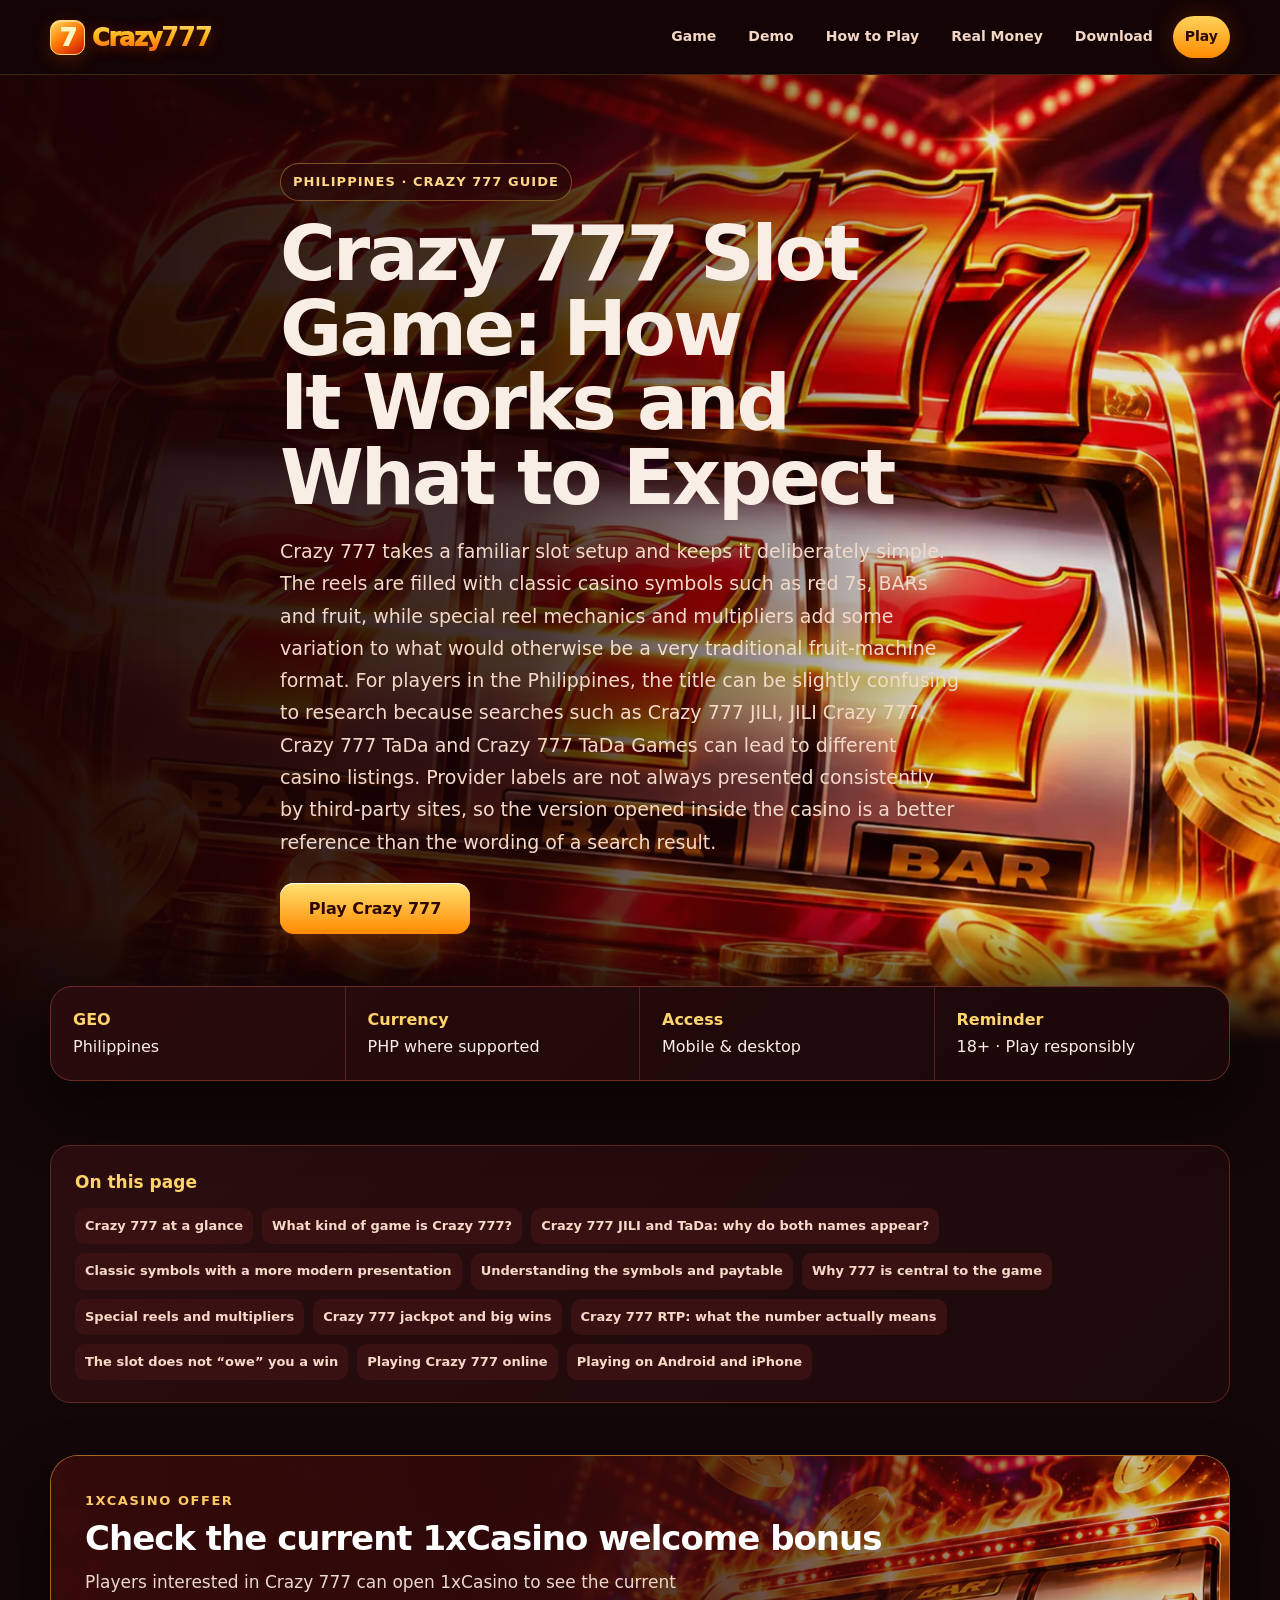
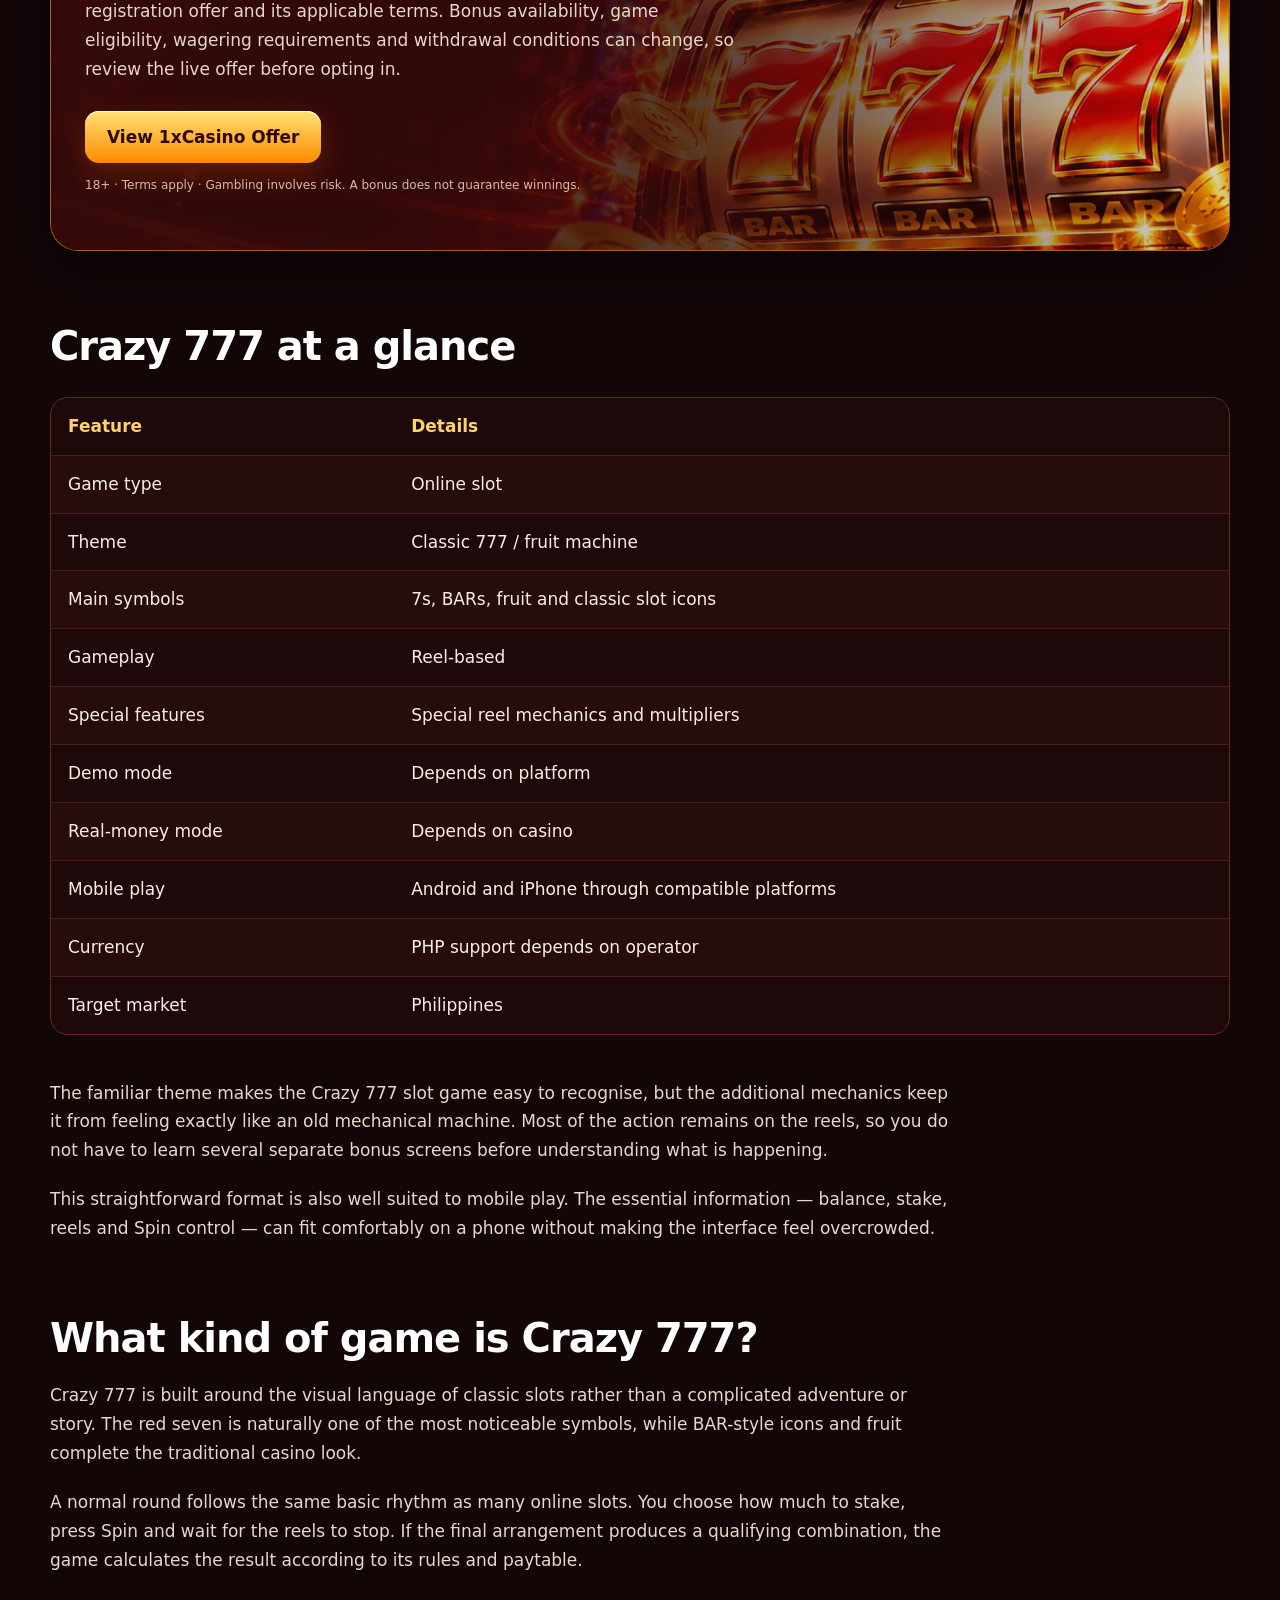
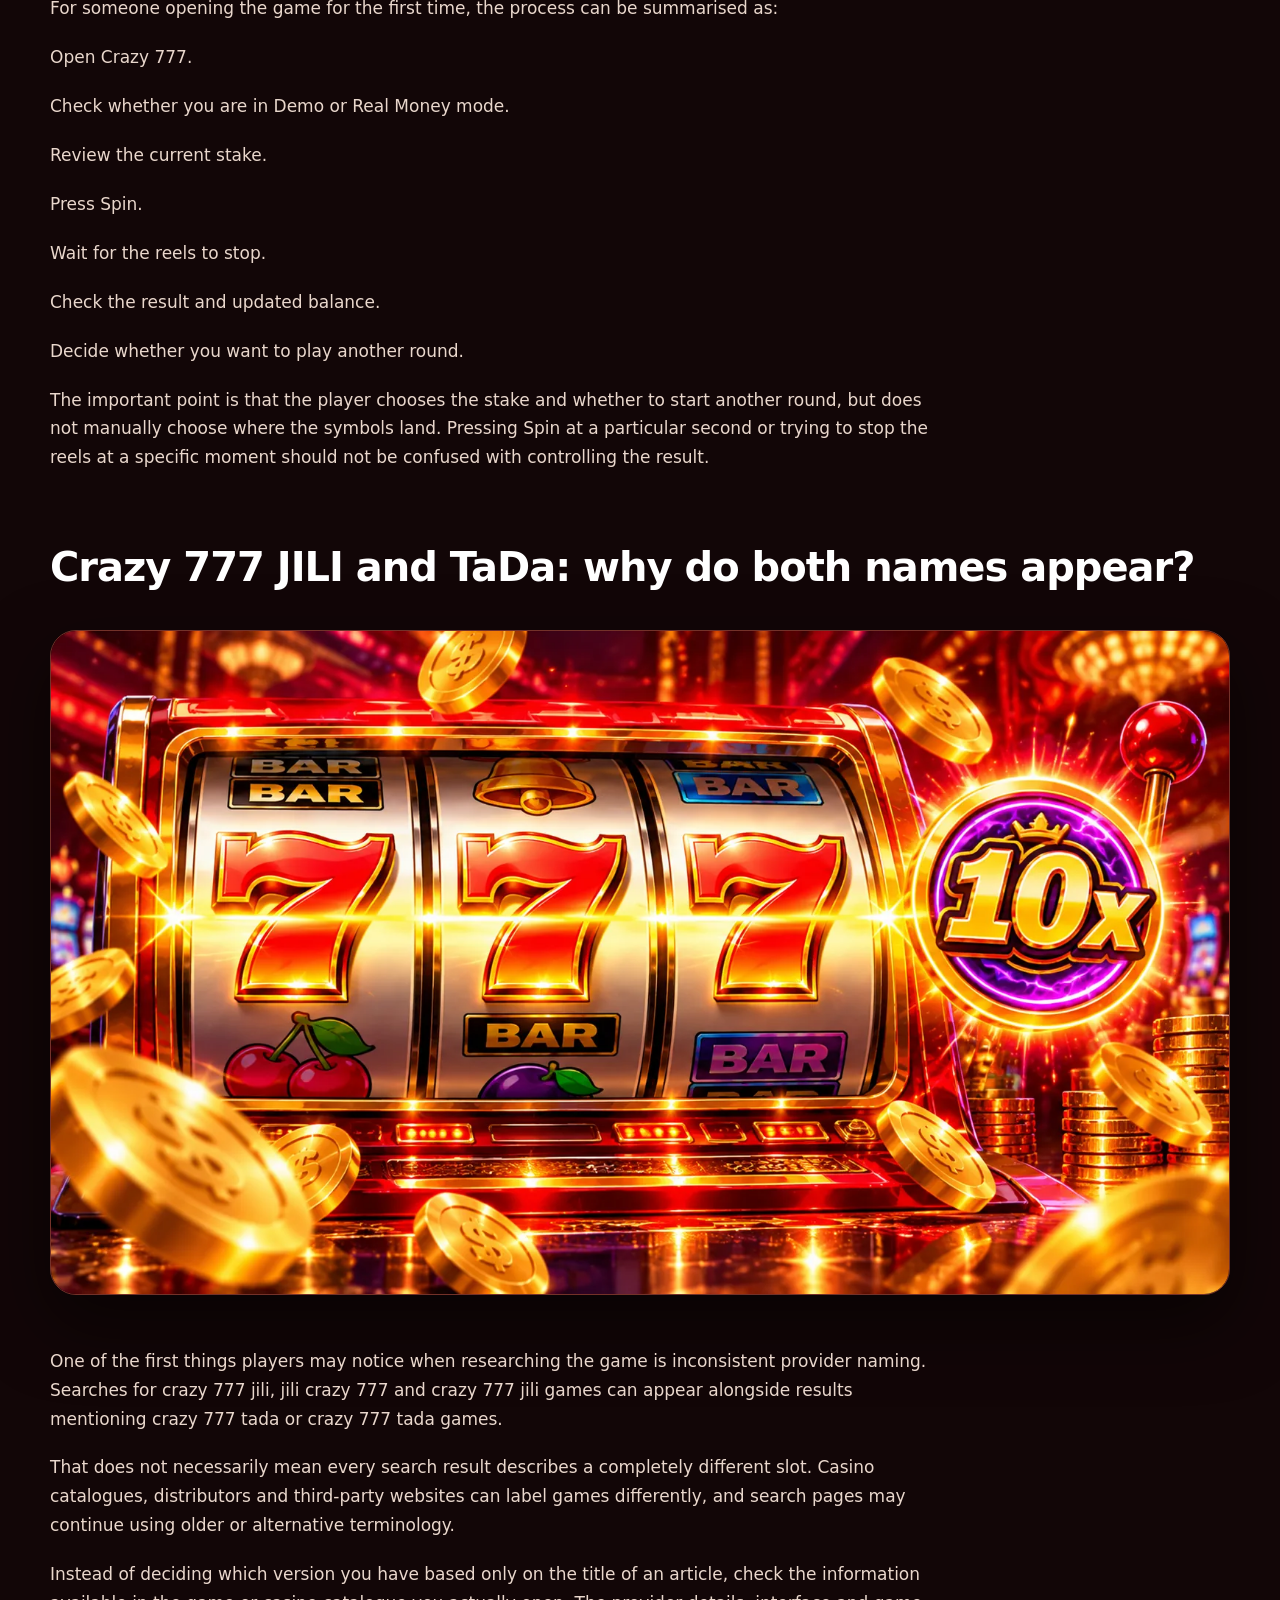
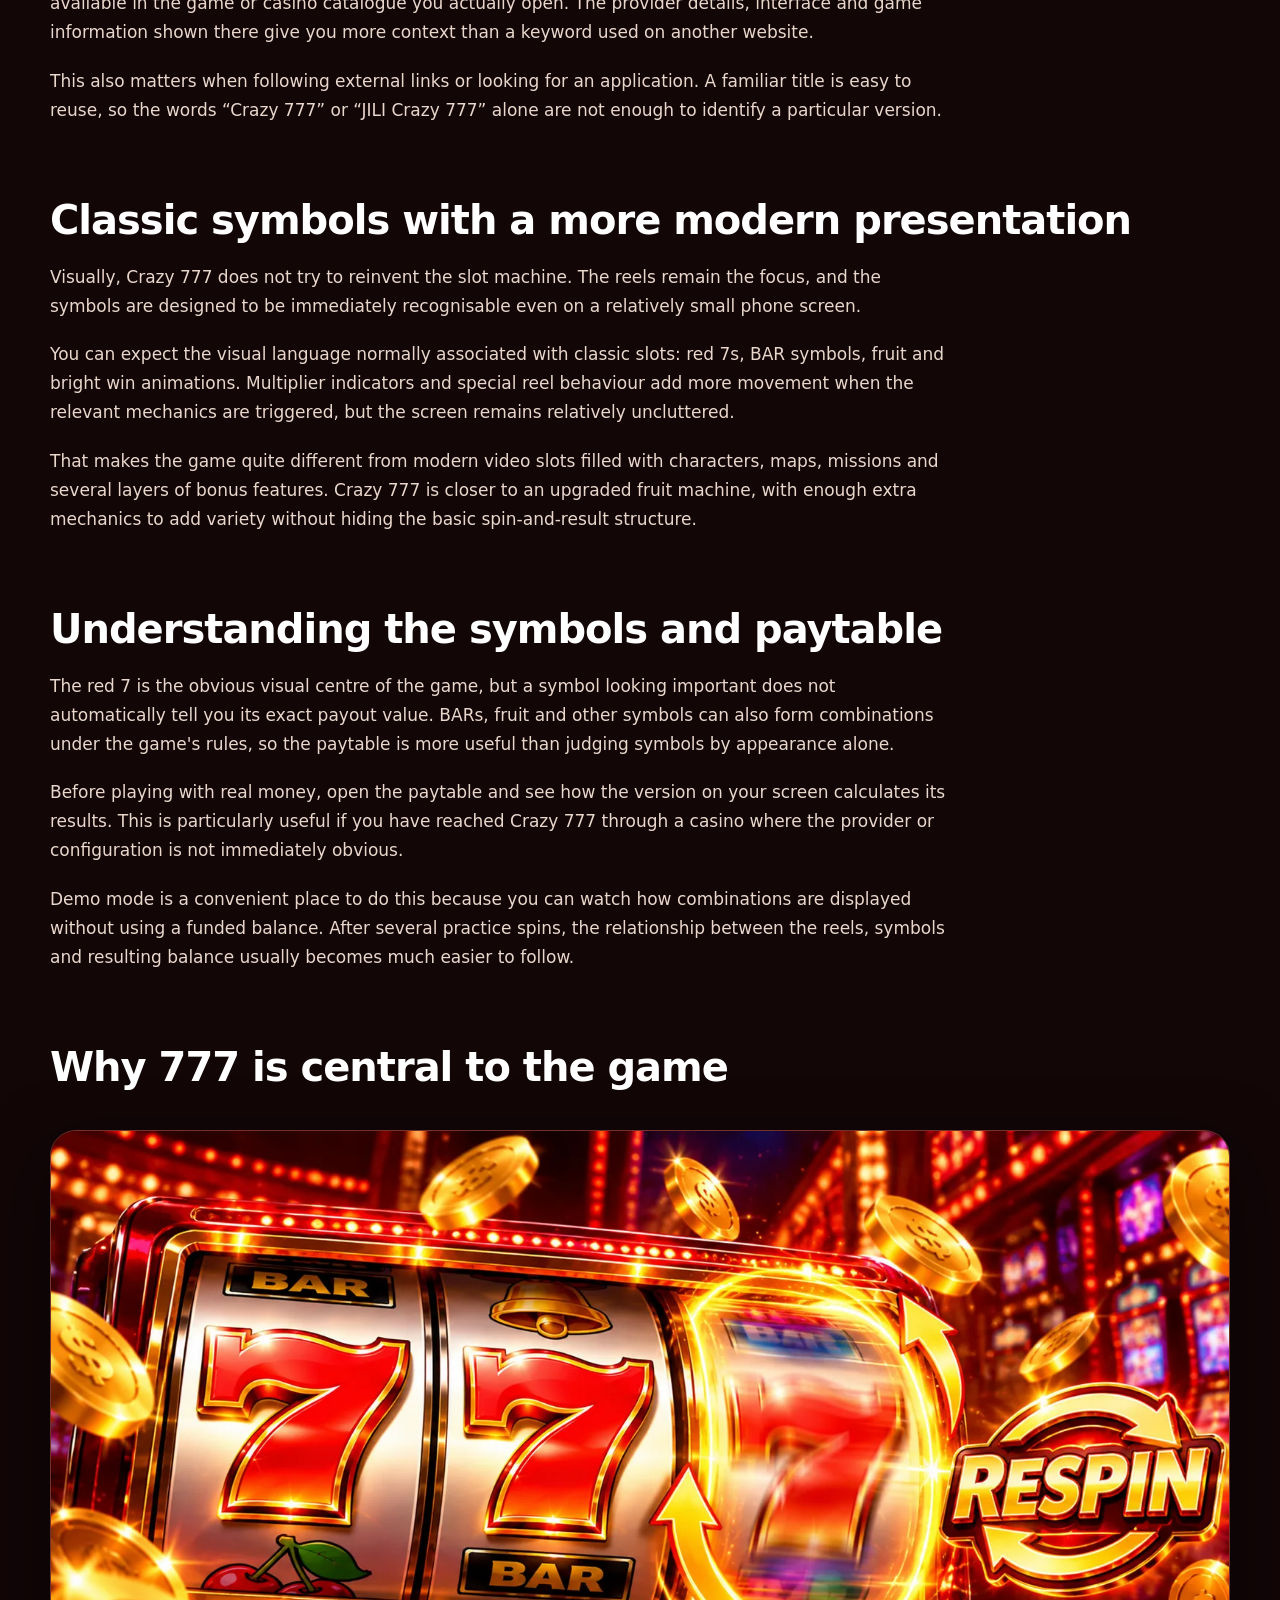
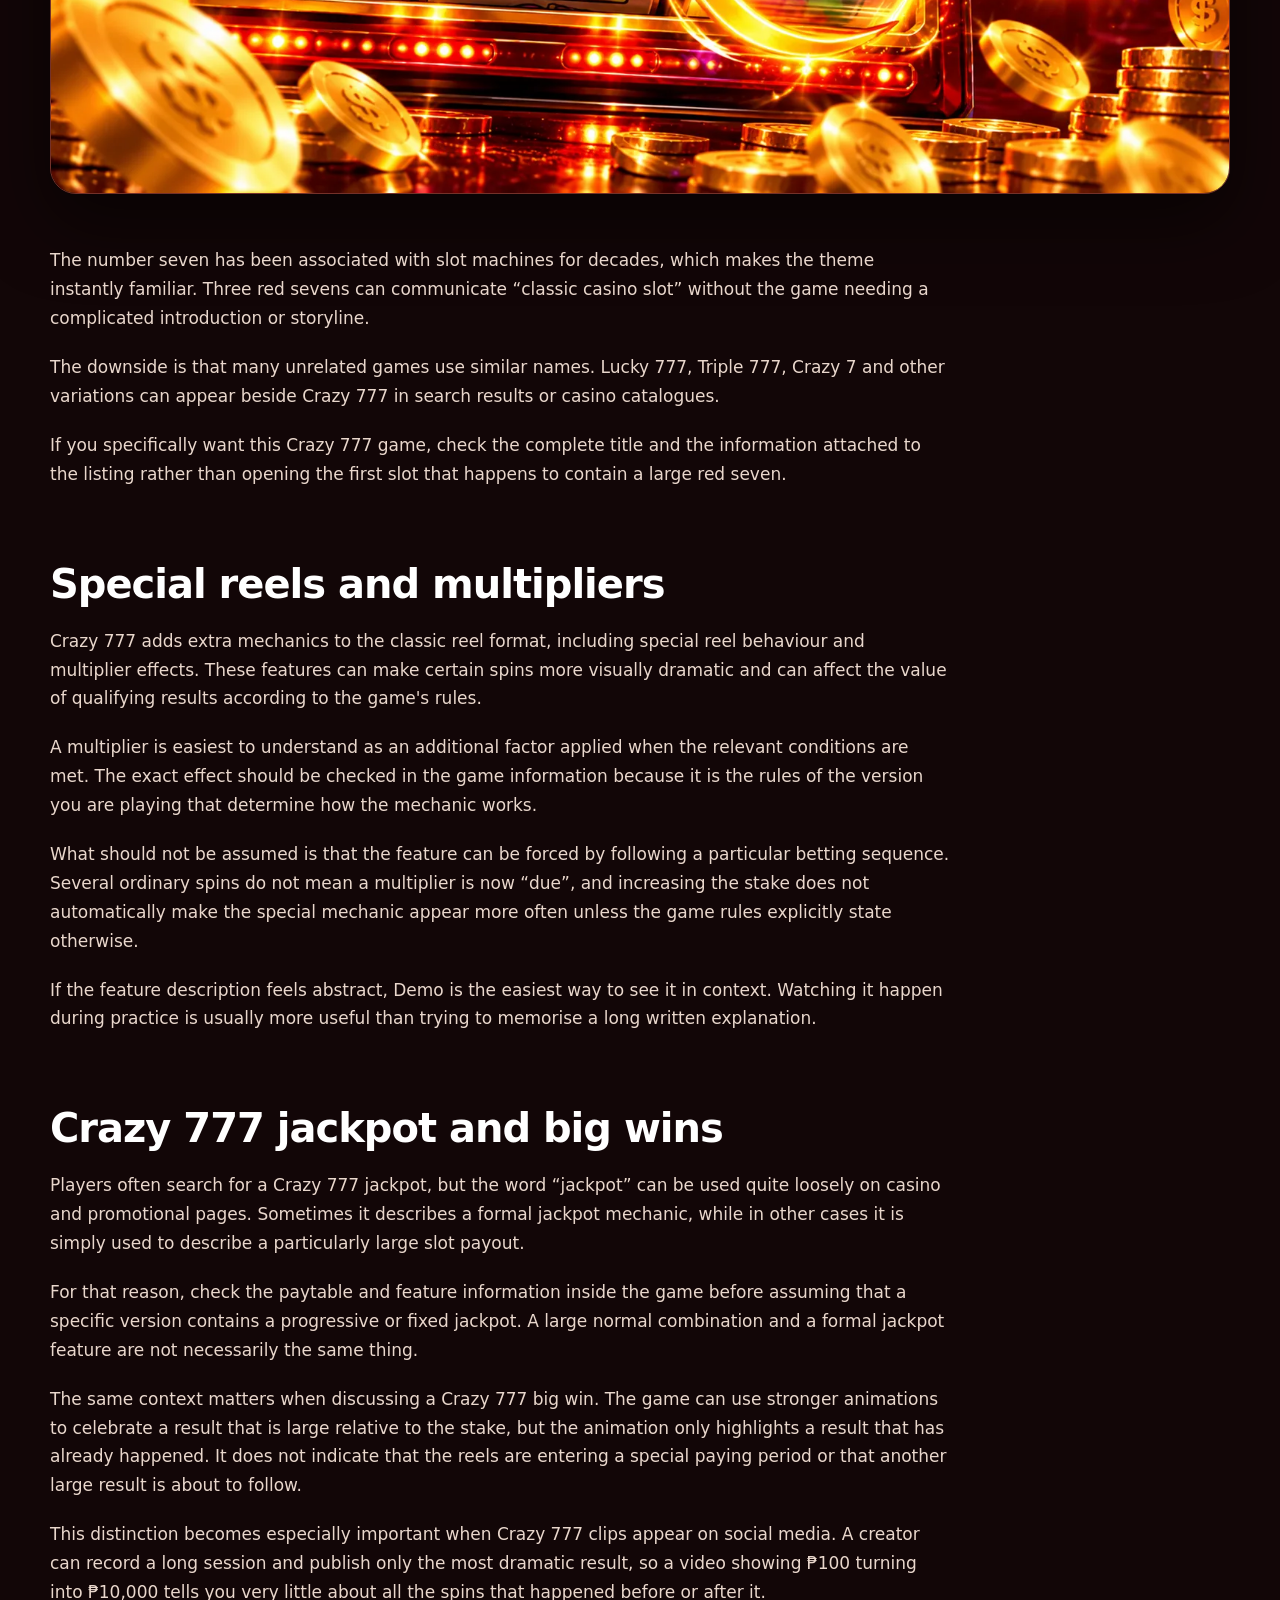
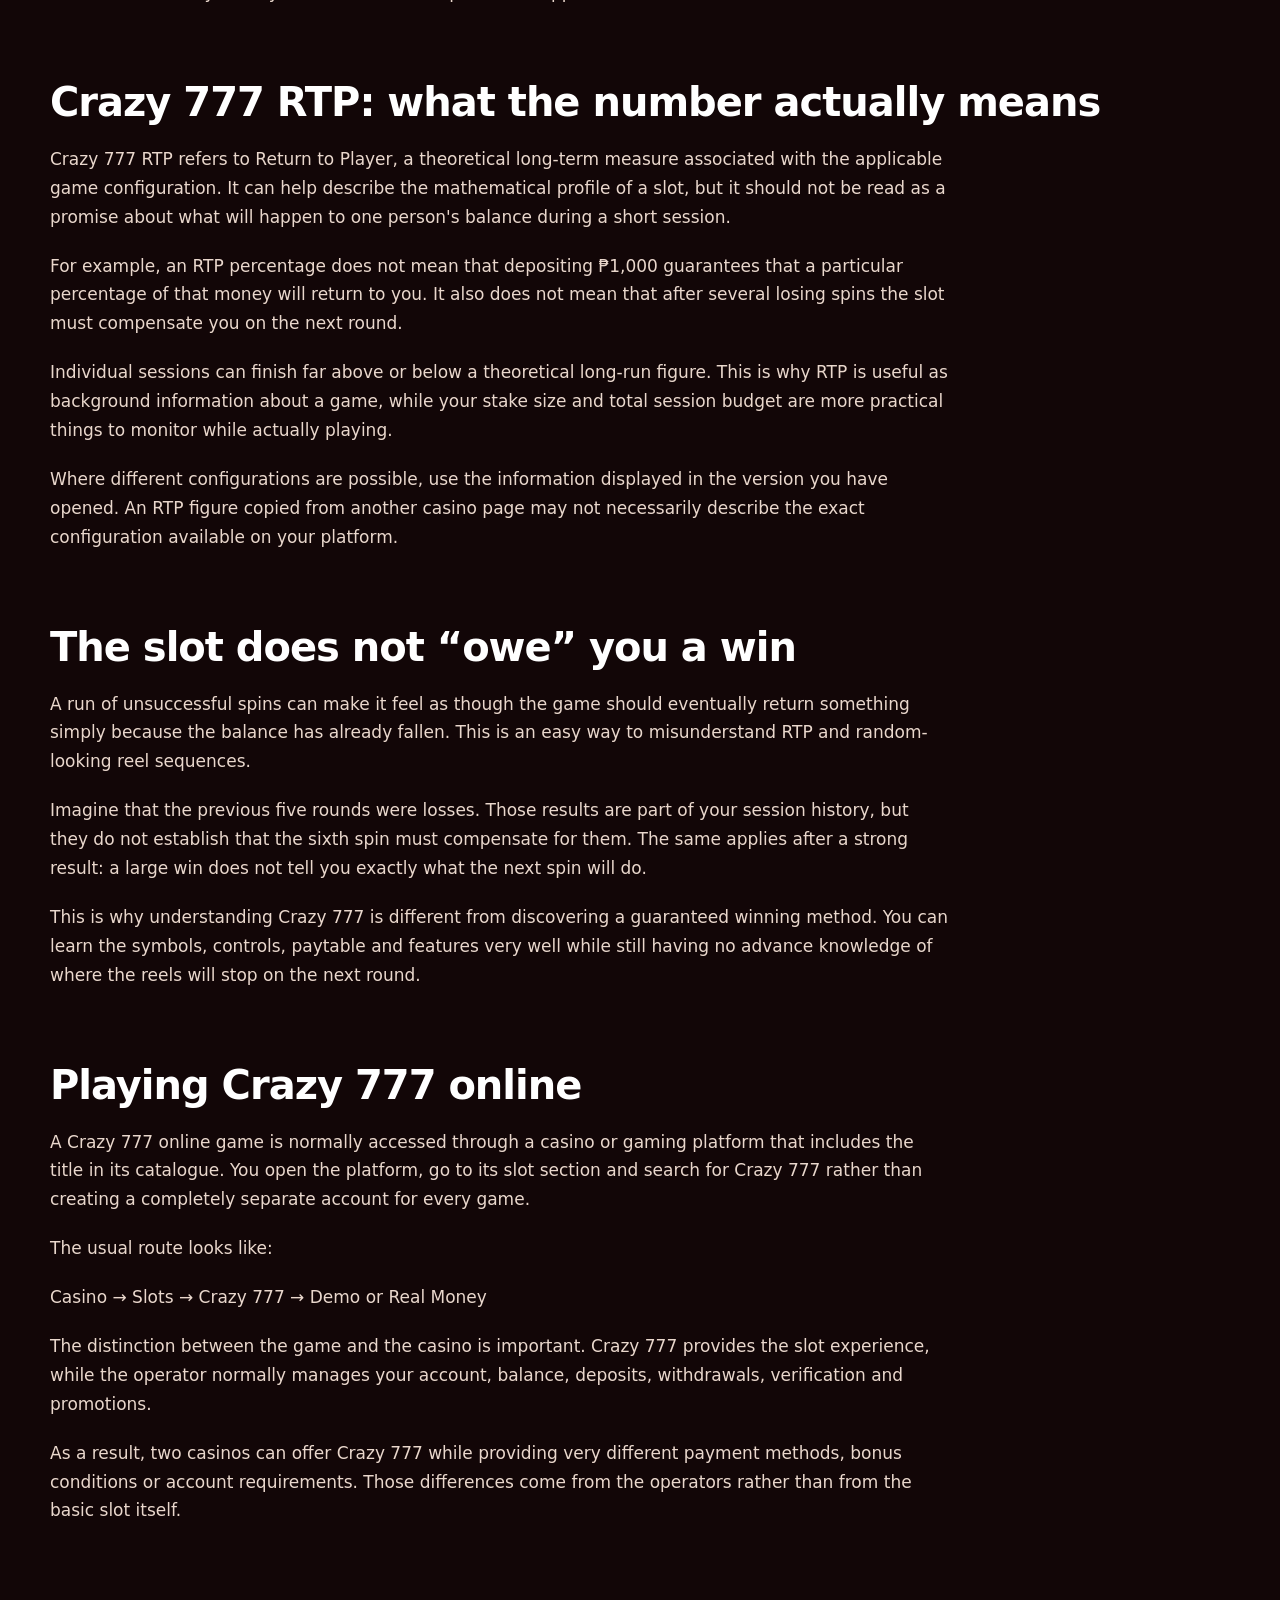
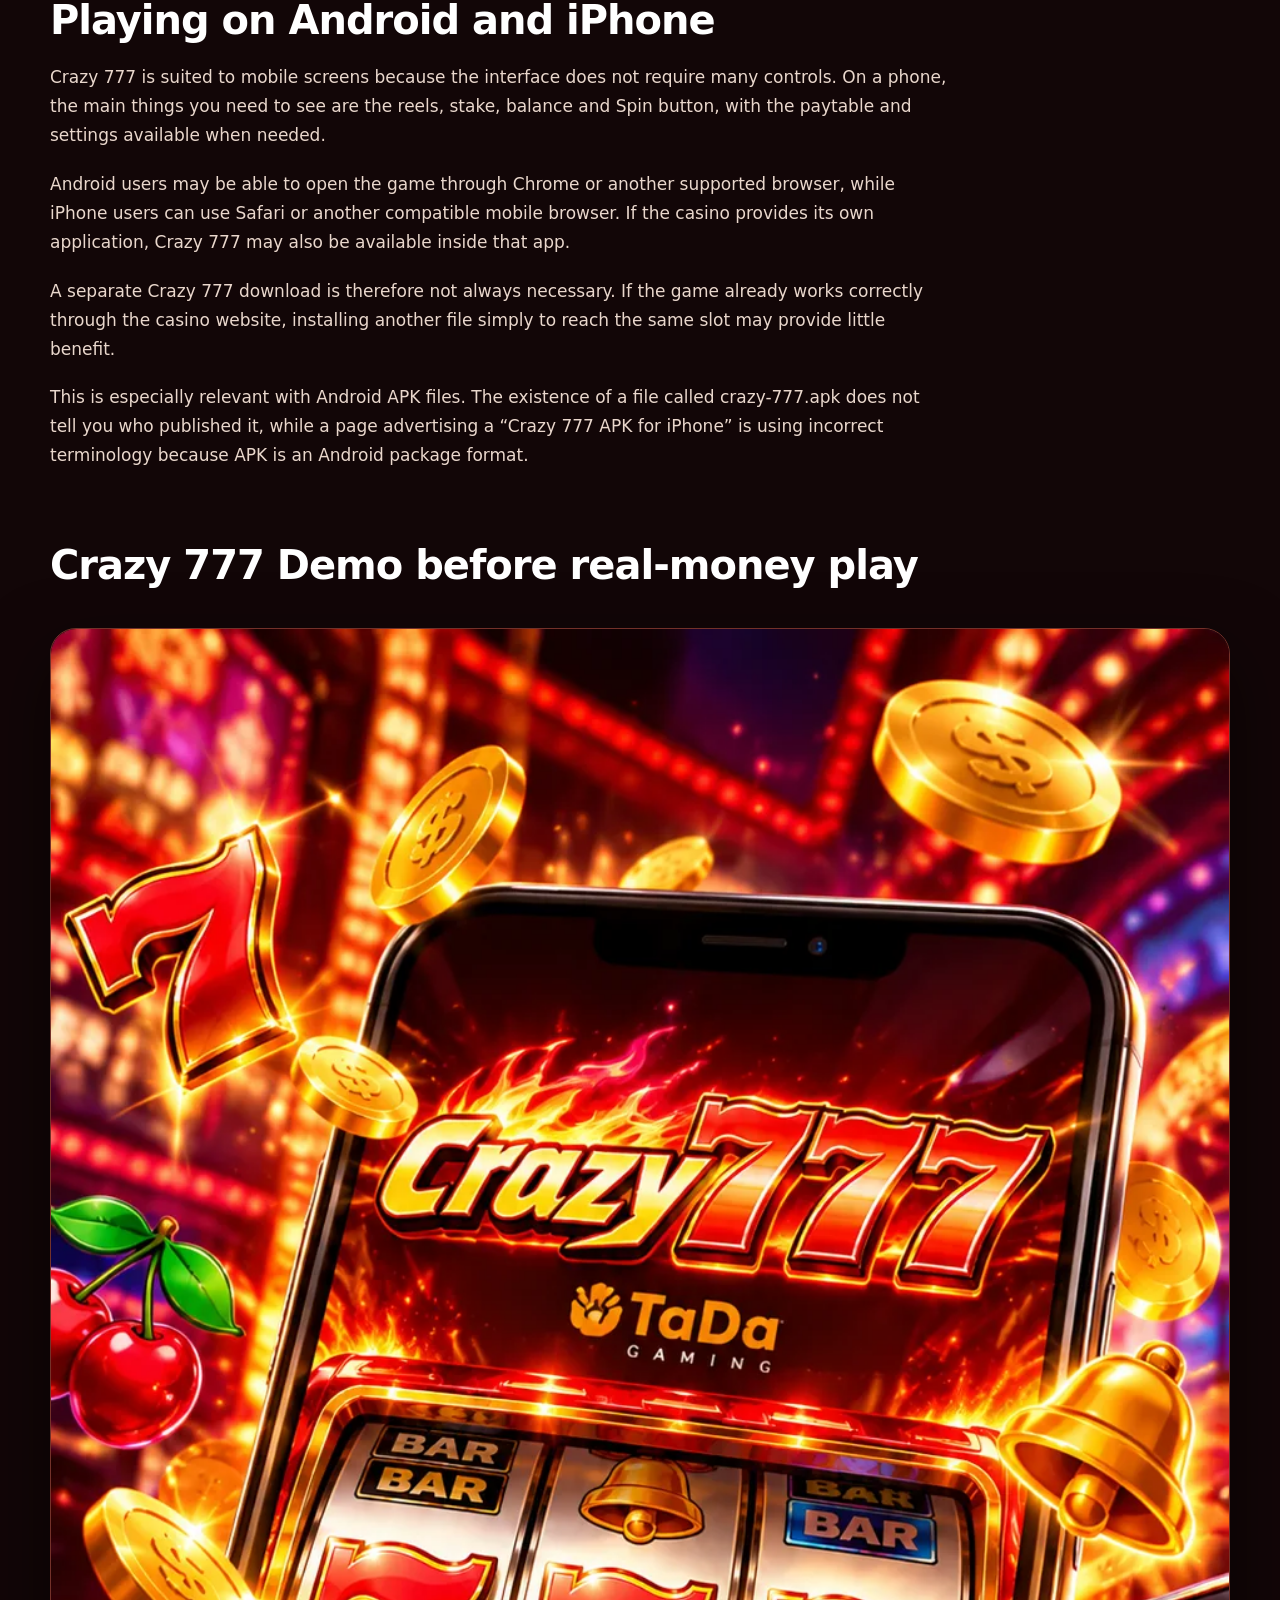
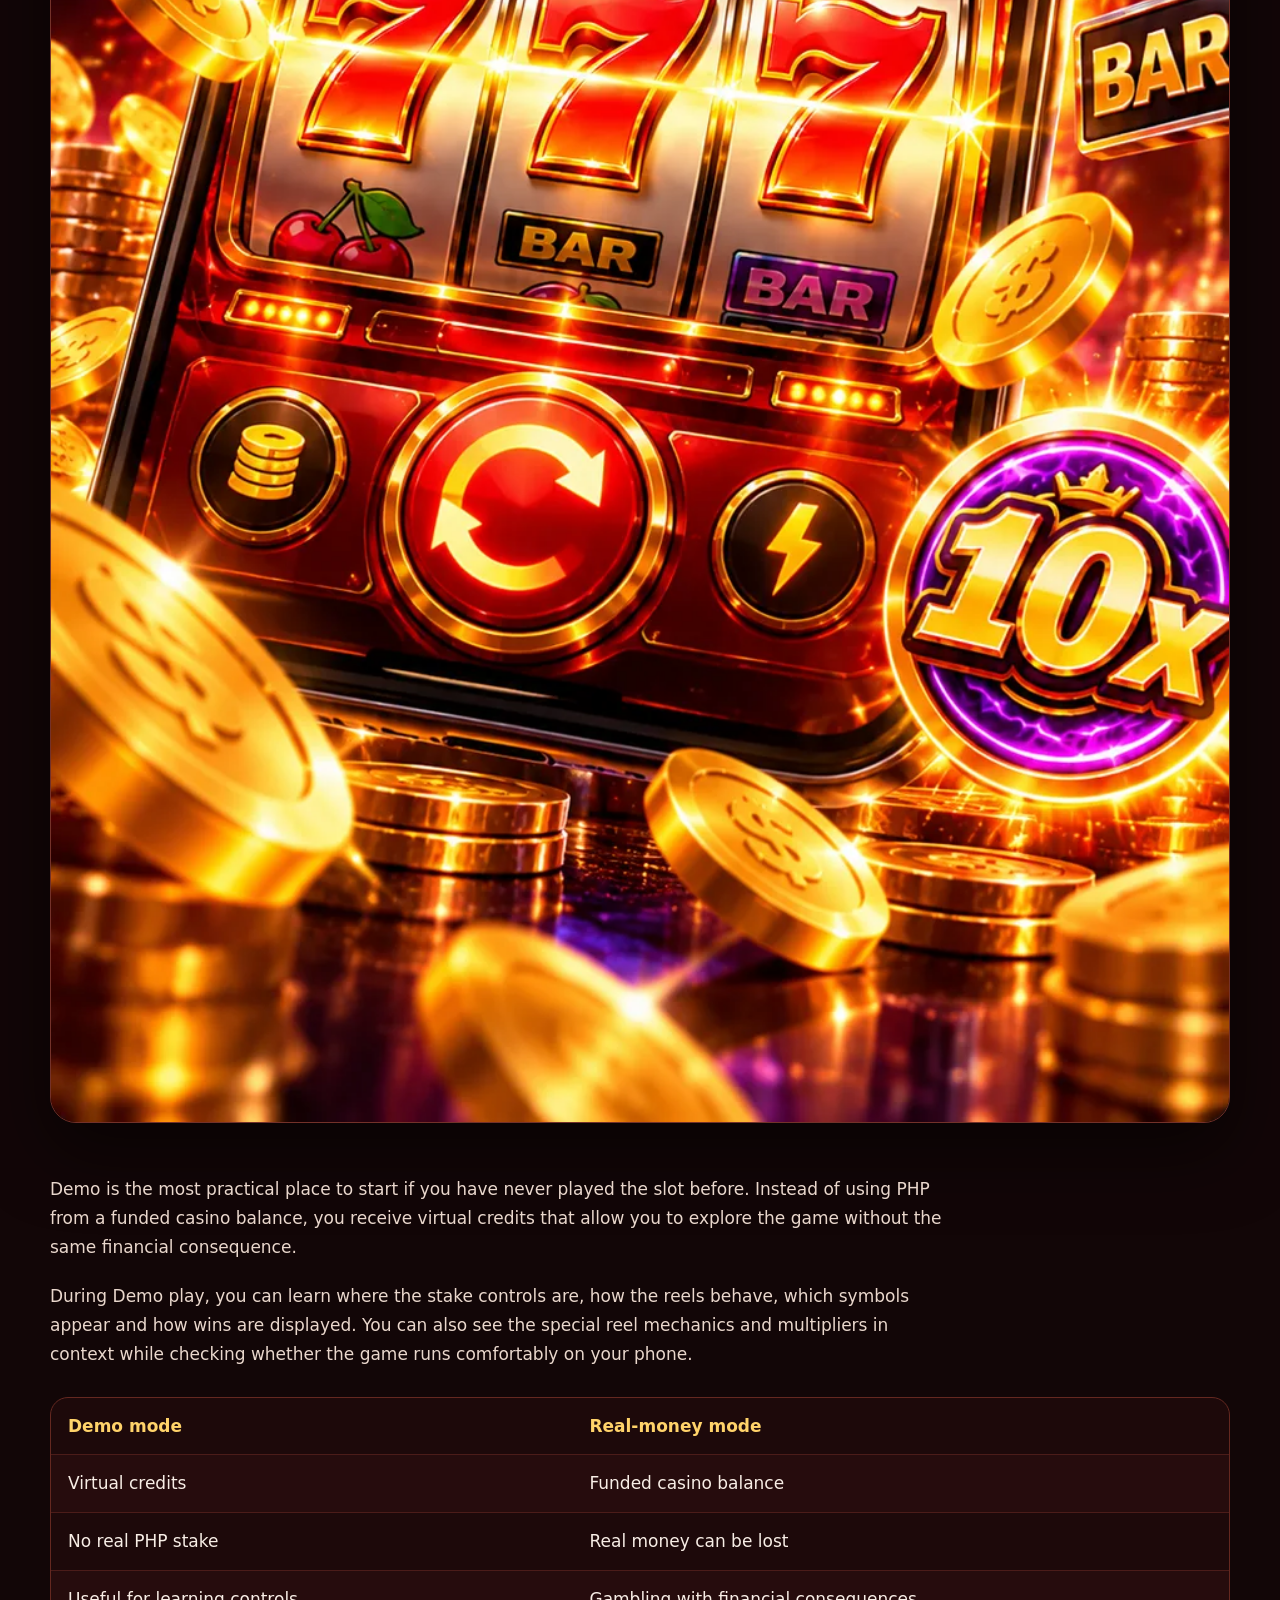
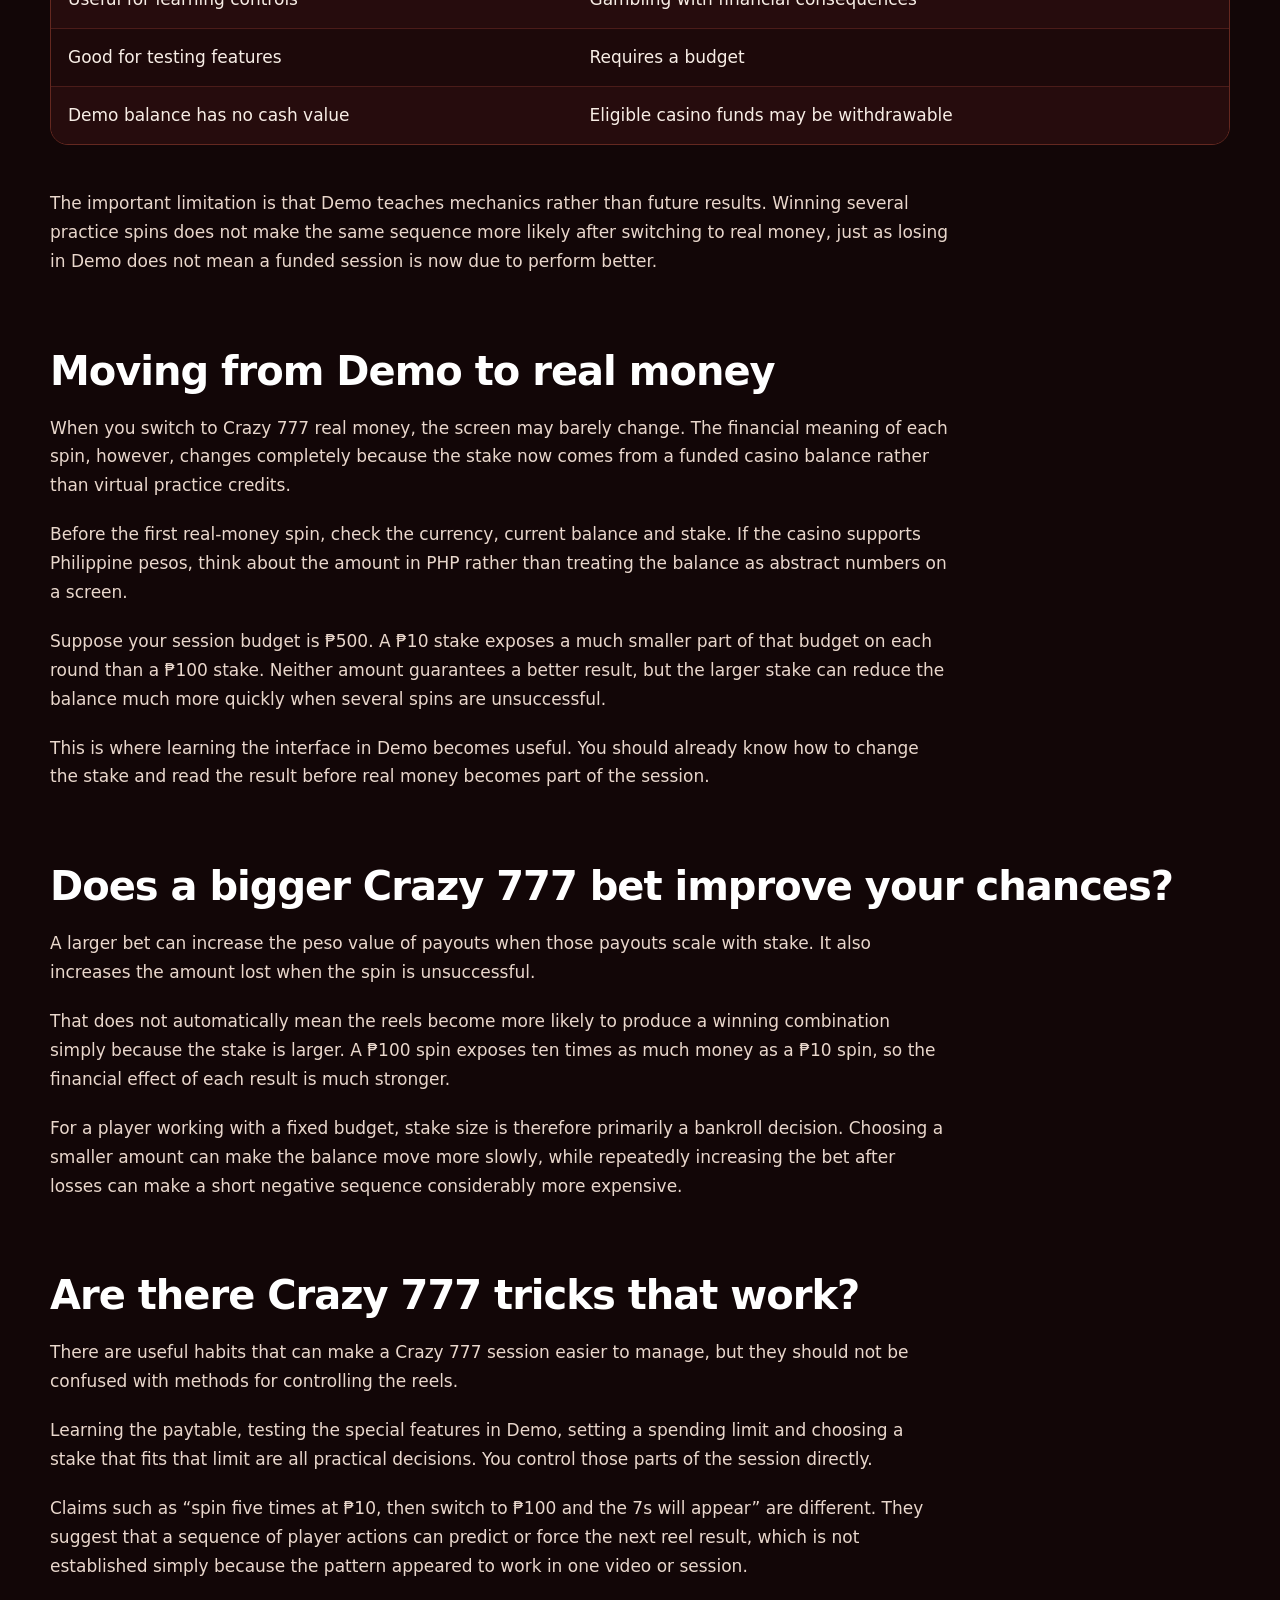
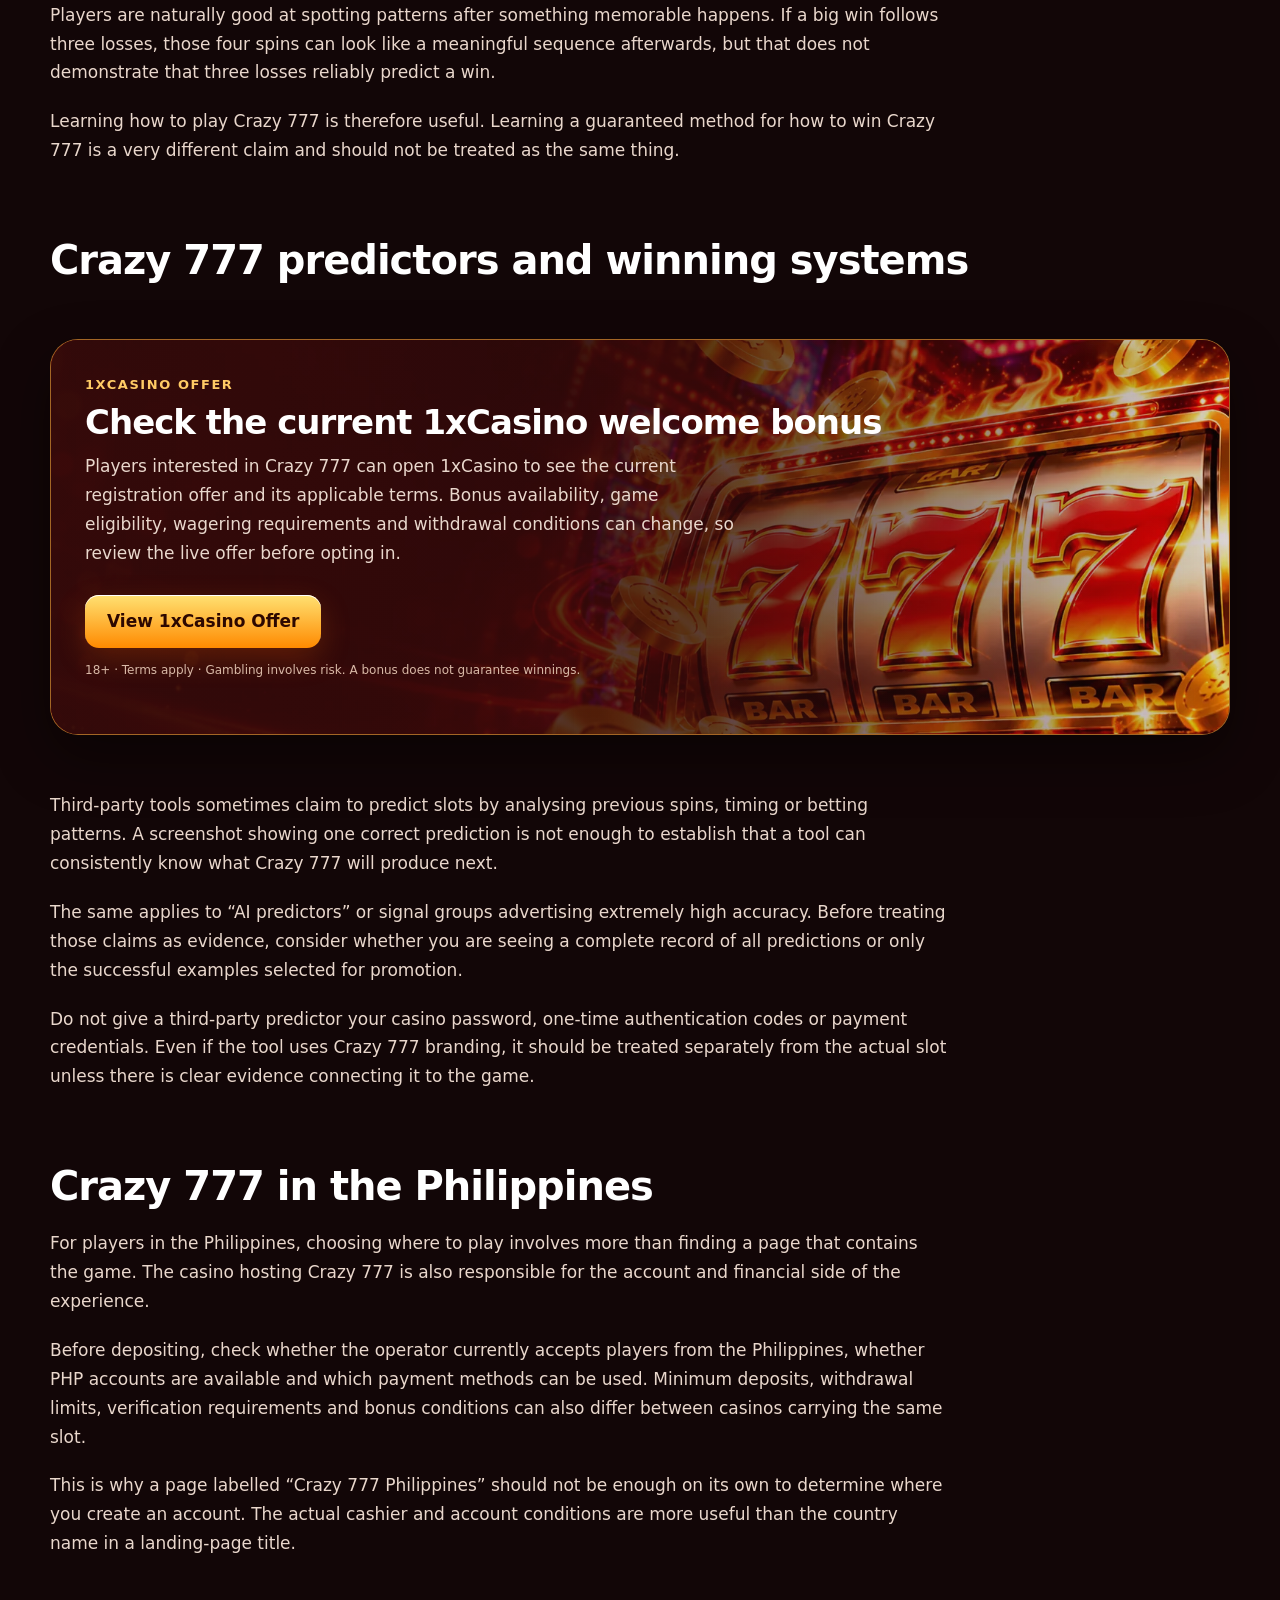
==== commit e4964b80: "Update4" ====
--- a/index.html
+++ b/index.html
@@ -1 +1 @@
-<!doctype html><html lang="en-PH"><head><meta charset="utf-8"><meta name="viewport" content="width=device-width,initial-scale=1"><title>Crazy 777 Slot: JILI/TaDa Game Review for Philippines</title><meta name="description" content="Explore Crazy 777 slot in the Philippines. See how the game works, its symbols, features, RTP, multipliers and options for playing Crazy 777 online."><meta name="robots" content="index,follow"><link rel="canonical" href="https://theredlightph.com/"><meta name="google-site-verification" content="9KcBztLnrq-bq9x8eg5gqF-JtW9DkqV1aY1myWnVCpM"><meta property="og:type" content="article"><meta property="og:title" content="Crazy 777 Slot: JILI/TaDa Game Review for Philippines"><meta property="og:description" content="Explore Crazy 777 slot in the Philippines. See how the game works, its symbols, features, RTP, multipliers and options for playing Crazy 777 online."><meta property="og:url" content="https://theredlightph.com/"><meta property="og:image" content="https://theredlightph.com/assets/img/hero.webp"><meta name="twitter:card" content="summary_large_image"><meta name="twitter:title" content="Crazy 777 Slot: JILI/TaDa Game Review for Philippines"><meta name="twitter:description" content="Explore Crazy 777 slot in the Philippines. See how the game works, its symbols, features, RTP, multipliers and options for playing Crazy 777 online."><link rel="icon" href="/favicon.ico"><link rel="stylesheet" href="/assets/css/style.css"><script type="application/ld+json">{"@context": "https://schema.org", "@graph": [{"@type": "WebSite", "name": "Crazy 777 PH", "url": "https://theredlightph.com/"}, {"@type": "Article", "headline": "Crazy 777 Slot Game: How It Works and What to Expect", "description": "Explore Crazy 777 slot in the Philippines. See how the game works, its symbols, features, RTP, multipliers and options for playing Crazy 777 online.", "inLanguage": "en-PH", "mainEntityOfPage": "https://theredlightph.com/"}, {"@type": "FAQPage", "mainEntity": [{"@type": "Question", "name": "What is Crazy 777?", "acceptedAnswer": {"@type": "Answer", "text": "Crazy 777 is an online slot built around classic 777, BAR and fruit-machine imagery. The game combines straightforward reel-based play with additional mechanics such as special reel behaviour and multipliers."}}, {"@type": "Question", "name": "Is Crazy 777 a slot game?", "acceptedAnswer": {"@type": "Answer", "text": "Yes. Crazy 777 slot gameplay centres on choosing a stake, spinning the reels and receiving the result calculated under the game's rules."}}, {"@type": "Question", "name": "Is Crazy 777 JILI?", "acceptedAnswer": {"@type": "Answer", "text": "Searches and casino listings frequently associate the game with terms such as Crazy 777 JILI and JILI Crazy 777, while TaDa-related naming also appears. Check the provider information shown in the actual version you open rather than relying only on search-result wording."}}, {"@type": "Question", "name": "What is JILI Crazy 777?", "acceptedAnswer": {"@type": "Answer", "text": "JILI Crazy 777 is a common search phrase used around Crazy 777 listings. Because third-party catalogue naming can vary, use the information inside the actual game to identify the version available on your platform."}}, {"@type": "Question", "name": "Is Crazy 777 from TaDa Games?", "acceptedAnswer": {"@type": "Answer", "text": "TaDa-related naming also appears around the title. The safest approach is to check the provider details shown by the casino or game rather than assuming every external listing uses the same naming convention."}}, {"@type": "Question", "name": "Can I play Crazy 777 online?", "acceptedAnswer": {"@type": "Answer", "text": "Yes, where a compatible casino or Demo platform carries the game. A separate Crazy 777 account is not normally required because access comes through the casino."}}, {"@type": "Question", "name": "Can I try Crazy 777 for free?", "acceptedAnswer": {"@type": "Answer", "text": "Where Demo is available, you can use virtual credits to learn the controls, symbols and features without staking real PHP. Demo balances do not have cash value."}}, {"@type": "Question", "name": "Does Crazy 777 Demo help me learn the game?", "acceptedAnswer": {"@type": "Answer", "text": "Yes. Demo can teach you how to change the stake, read the reels and understand the features, but it cannot tell you what a future real-money spin will produce."}}, {"@type": "Question", "name": "What is Crazy 777 RTP?", "acceptedAnswer": {"@type": "Answer", "text": "RTP is a theoretical long-run Return to Player measure associated with the applicable game configuration. It should not be treated as a guaranteed return for your individual session."}}, {"@type": "Question", "name": "Does Crazy 777 RTP mean the game eventually owes me money?", "acceptedAnswer": {"@type": "Answer", "text": "No. Several losing spins do not mean the next round must compensate you, and the theoretical RTP percentage is not a personal refund calculation."}}, {"@type": "Question", "name": "Does Crazy 777 have a jackpot?", "acceptedAnswer": {"@type": "Answer", "text": "Check the paytable and feature information in the version you are playing. A large payout and a formal jackpot mechanic are not automatically the same thing."}}, {"@type": "Question", "name": "What is a Crazy 777 big win?", "acceptedAnswer": {"@type": "Answer", "text": "The phrase generally describes a result that is large relative to the stake and may trigger a stronger celebration on screen. It does not predict what the next spin will do."}}, {"@type": "Question", "name": "How do I play Crazy 777?", "acceptedAnswer": {"@type": "Answer", "text": "Open the game, choose Demo or real-money mode, check your stake and press Spin. Once the reels stop, the result is calculated automatically according to the game's rules."}}, {"@type": "Question", "name": "Can I predict Crazy 777?", "acceptedAnswer": {"@type": "Answer", "text": "Previous spins do not provide a reliable way to know exactly which symbols will appear on the next round. Patterns that look obvious afterwards should not automatically be treated as predictive rules."}}, {"@type": "Question", "name": "Are there Crazy 777 tricks?", "acceptedAnswer": {"@type": "Answer", "text": "Useful habits include learning the paytable, testing the game in Demo and setting a budget before playing. A betting pattern or timing trick should not be presented as a guaranteed method for controlling future reel results."}}, {"@type": "Question", "name": "Does a higher bet improve my chance of winning?", "acceptedAnswer": {"@type": "Answer", "text": "A higher stake increases the amount of money exposed and can increase the monetary value of payouts that scale with stake. It should not automatically be treated as making a winning combination more likely."}}, {"@type": "Question", "name": "Can I play Crazy 777 in the Philippines?", "acceptedAnswer": {"@type": "Answer", "text": "Check whether the particular casino offering the game currently accepts players from the Philippines. Account availability depends on the operator."}}, {"@type": "Question", "name": "Can I play Crazy 777 in PHP?", "acceptedAnswer": {"@type": "Answer", "text": "Philippine peso support depends on the casino. Check the available account currencies before depositing."}}, {"@type": "Question", "name": "Can I use GCash for Crazy 777?", "acceptedAnswer": {"@type": "Answer", "text": "If the casino currently supports GCash, you may be able to use it through the operator's cashier. The payment method belongs to the casino account rather than to Crazy 777 itself."}}, {"@type": "Question", "name": "Can I use Maya?", "acceptedAnswer": {"@type": "Answer", "text": "The same principle applies to Maya. Check the casino's current deposit and withdrawal options because availability can differ between operators."}}, {"@type": "Question", "name": "Do I need to download Crazy 777?", "acceptedAnswer": {"@type": "Answer", "text": "Not necessarily. Many online slots can be played directly through a compatible casino website on mobile or desktop."}}, {"@type": "Question", "name": "Can I play Crazy 777 on Android?", "acceptedAnswer": {"@type": "Answer", "text": "Yes, where the operator provides compatible mobile access. Browser play may remove the need to install a separate APK."}}, {"@type": "Question", "name": "Can I play Crazy 777 on iPhone?", "acceptedAnswer": {"@type": "Answer", "text": "Yes, through compatible casino platforms. An Android APK is not required for iPhone browser play."}}, {"@type": "Question", "name": "Is there a Crazy 777 APK?", "acceptedAnswer": {"@type": "Answer", "text": "Third-party APK listings may exist, but the filename alone does not establish who published the application. Check the source before installing any Android file."}}, {"@type": "Question", "name": "Is Crazy 777 a skill game?", "acceptedAnswer": {"@type": "Answer", "text": "The player controls decisions such as stake size, session budget and when to stop, but does not manually choose which symbols land on the reels."}}, {"@type": "Question", "name": "Is Crazy 777 real money?", "acceptedAnswer": {"@type": "Answer", "text": "It can be played with a funded casino balance where the operator offers real-money access. Demo mode uses virtual credits instead."}}, {"@type": "Question", "name": "Where do I log in to Crazy 777?", "acceptedAnswer": {"@type": "Answer", "text": "Log in through the casino where your account was created, then open Crazy 777 from its game catalogue. There is no reason to expect one universal login shared by every operator."}}, {"@type": "Question", "name": "Does Crazy 777 guarantee profit?", "acceptedAnswer": {"@type": "Answer", "text": "No. A real-money slot can produce both winning and losing results and should not be treated as a guaranteed source of income."}}]}]}</script></head><body><header class="site-header"><div class="wrap head"><a class="brand logo-brand" href="/" aria-label="Crazy 777 PH home"><span class="mark7">7</span><span class="brandword">Crazy<strong>777</strong></span></a><button class="burger" aria-label="Open menu">☰</button><nav class="nav"><a href="/">Game</a><a href="/crazy-777-demo/">Demo</a><a href="/how-to-play-crazy-777/">How to Play</a><a href="/crazy-777-real-money/">Real Money</a><a href="/crazy-777-download/">Download</a><a class="play-top" href="/play/">Play</a></nav></div><section class="bonus bonus-first"><div class="bonus-kicker">1xCasino · Current player offer</div><h2>Open 1xCasino and check the current bonus</h2><p>Use the button below to open the current 1xCasino registration offer. Check the live bonus terms, eligibility and wagering conditions before opting in.</p><a class="btn btn-main" href="/play/" rel="nofollow sponsored">Check 1xCasino Bonus</a><p class="bonus-note">18+ · Terms apply · Gambling involves risk. Bonus availability and conditions can change.</p></section></header><section class="hero"><div class="wrap hero-in"><span class="eyebrow">Philippines · Crazy 777 Guide</span><h1>Crazy 777 Slot Game: How It Works and What to Expect</h1><p>Crazy 777 takes a familiar slot setup and keeps it deliberately simple. The reels are filled with classic casino symbols such as red 7s, BARs and fruit, while special reel mechanics and multipliers add some variation to what would otherwise be a very traditional fruit-machine format. For players in the Philippines, the title can be slightly confusing to research because searches such as Crazy 777 JILI, JILI Crazy 777, Crazy 777 TaDa and Crazy 777 TaDa Games can lead to different casino listings. Provider labels are not always presented consistently by third-party sites, so the version opened inside the casino is a better reference than the wording of a search result.</p><div class="hero-actions"><a class="btn btn-main" href="/play/" rel="nofollow sponsored">Play Crazy 777</a></div></div></section><div class="trustbar"><div class="wrap trustgrid"><div><b>GEO</b>Philippines</div><div><b>Currency</b>PHP where supported</div><div><b>Access</b>Mobile & desktop</div><div><b>Reminder</b>18+ · Play responsibly</div></div></div><main class="main"><article class="wrap content"><aside class="toc"><strong>On this page</strong><div class="toc-links"><a href="#crazy-777-at-a-glance">Crazy 777 at a glance</a><a href="#what-kind-of-game-is-crazy-777">What kind of game is Crazy 777?</a><a href="#crazy-777-jili-and-tada-why-do-both-names-appear">Crazy 777 JILI and TaDa: why do both names appear?</a><a href="#classic-symbols-with-a-more-modern-presentation">Classic symbols with a more modern presentation</a><a href="#understanding-the-symbols-and-paytable">Understanding the symbols and paytable</a><a href="#why-777-is-central-to-the-game">Why 777 is central to the game</a><a href="#special-reels-and-multipliers">Special reels and multipliers</a><a href="#crazy-777-jackpot-and-big-wins">Crazy 777 jackpot and big wins</a><a href="#crazy-777-rtp-what-the-number-actually-means">Crazy 777 RTP: what the number actually means</a><a href="#the-slot-does-not-owe-you-a-win">The slot does not “owe” you a win</a><a href="#playing-crazy-777-online">Playing Crazy 777 online</a><a href="#playing-on-android-and-iphone">Playing on Android and iPhone</a></div></aside><section class="bonus"><div class="bonus-kicker">1xCasino offer</div><h2>Check the current 1xCasino welcome bonus</h2><p>Players interested in Crazy 777 can open 1xCasino to see the current registration offer and its applicable terms. Bonus availability, game eligibility, wagering requirements and withdrawal conditions can change, so review the live offer before opting in.</p><a class="btn btn-main" href="/play/" rel="nofollow sponsored">View 1xCasino Offer</a><p class="bonus-note">18+ · Terms apply · Gambling involves risk. A bonus does not guarantee winnings.</p></section><h2 id="crazy-777-at-a-glance">Crazy 777 at a glance</h2><div class="table-wrap"><table><tr><th>Feature</th><th>Details</th></tr><tr><td>Game type</td><td>Online slot</td></tr><tr><td>Theme</td><td>Classic 777 / fruit machine</td></tr><tr><td>Main symbols</td><td>7s, BARs, fruit and classic slot icons</td></tr><tr><td>Gameplay</td><td>Reel-based</td></tr><tr><td>Special features</td><td>Special reel mechanics and multipliers</td></tr><tr><td>Demo mode</td><td>Depends on platform</td></tr><tr><td>Real-money mode</td><td>Depends on casino</td></tr><tr><td>Mobile play</td><td>Android and iPhone through compatible platforms</td></tr><tr><td>Currency</td><td>PHP support depends on operator</td></tr><tr><td>Target market</td><td>Philippines</td></tr></table></div><p>The familiar theme makes the Crazy 777 slot game easy to recognise, but the additional mechanics keep it from feeling exactly like an old mechanical machine. Most of the action remains on the reels, so you do not have to learn several separate bonus screens before understanding what is happening.</p><p>This straightforward format is also well suited to mobile play. The essential information — balance, stake, reels and Spin control — can fit comfortably on a phone without making the interface feel overcrowded.</p><h2 id="what-kind-of-game-is-crazy-777">What kind of game is Crazy 777?</h2><p>Crazy 777 is built around the visual language of classic slots rather than a complicated adventure or story. The red seven is naturally one of the most noticeable symbols, while BAR-style icons and fruit complete the traditional casino look.</p><p>A normal round follows the same basic rhythm as many online slots. You choose how much to stake, press Spin and wait for the reels to stop. If the final arrangement produces a qualifying combination, the game calculates the result according to its rules and paytable.</p><p>For someone opening the game for the first time, the process can be summarised as:</p><p>Open Crazy 777.</p><p>Check whether you are in Demo or Real Money mode.</p><p>Review the current stake.</p><p>Press Spin.</p><p>Wait for the reels to stop.</p><p>Check the result and updated balance.</p><p>Decide whether you want to play another round.</p><p>The important point is that the player chooses the stake and whether to start another round, but does not manually choose where the symbols land. Pressing Spin at a particular second or trying to stop the reels at a specific moment should not be confused with controlling the result.</p><h2 id="crazy-777-jili-and-tada-why-do-both-names-appear">Crazy 777 JILI and TaDa: why do both names appear?</h2><figure class="visual"><img src="/assets/img/gameplay.webp" alt="Crazy 777 slot gameplay with classic red 7 symbols" loading="lazy"></figure><p>One of the first things players may notice when researching the game is inconsistent provider naming. Searches for crazy 777 jili, jili crazy 777 and crazy 777 jili games can appear alongside results mentioning crazy 777 tada or crazy 777 tada games.</p><p>That does not necessarily mean every search result describes a completely different slot. Casino catalogues, distributors and third-party websites can label games differently, and search pages may continue using older or alternative terminology.</p><p>Instead of deciding which version you have based only on the title of an article, check the information available in the game or casino catalogue you actually open. The provider details, interface and game information shown there give you more context than a keyword used on another website.</p><p>This also matters when following external links or looking for an application. A familiar title is easy to reuse, so the words “Crazy 777” or “JILI Crazy 777” alone are not enough to identify a particular version.</p><h2 id="classic-symbols-with-a-more-modern-presentation">Classic symbols with a more modern presentation</h2><p>Visually, Crazy 777 does not try to reinvent the slot machine. The reels remain the focus, and the symbols are designed to be immediately recognisable even on a relatively small phone screen.</p><p>You can expect the visual language normally associated with classic slots: red 7s, BAR symbols, fruit and bright win animations. Multiplier indicators and special reel behaviour add more movement when the relevant mechanics are triggered, but the screen remains relatively uncluttered.</p><p>That makes the game quite different from modern video slots filled with characters, maps, missions and several layers of bonus features. Crazy 777 is closer to an upgraded fruit machine, with enough extra mechanics to add variety without hiding the basic spin-and-result structure.</p><h2 id="understanding-the-symbols-and-paytable">Understanding the symbols and paytable</h2><p>The red 7 is the obvious visual centre of the game, but a symbol looking important does not automatically tell you its exact payout value. BARs, fruit and other symbols can also form combinations under the game&#x27;s rules, so the paytable is more useful than judging symbols by appearance alone.</p><p>Before playing with real money, open the paytable and see how the version on your screen calculates its results. This is particularly useful if you have reached Crazy 777 through a casino where the provider or configuration is not immediately obvious.</p><p>Demo mode is a convenient place to do this because you can watch how combinations are displayed without using a funded balance. After several practice spins, the relationship between the reels, symbols and resulting balance usually becomes much easier to follow.</p><h2 id="why-777-is-central-to-the-game">Why 777 is central to the game</h2><figure class="visual"><img src="/assets/img/respin.webp" alt="Crazy 777 special reel and respin feature" loading="lazy"></figure><p>The number seven has been associated with slot machines for decades, which makes the theme instantly familiar. Three red sevens can communicate “classic casino slot” without the game needing a complicated introduction or storyline.</p><p>The downside is that many unrelated games use similar names. Lucky 777, Triple 777, Crazy 7 and other variations can appear beside Crazy 777 in search results or casino catalogues.</p><p>If you specifically want this Crazy 777 game, check the complete title and the information attached to the listing rather than opening the first slot that happens to contain a large red seven.</p><h2 id="special-reels-and-multipliers">Special reels and multipliers</h2><p>Crazy 777 adds extra mechanics to the classic reel format, including special reel behaviour and multiplier effects. These features can make certain spins more visually dramatic and can affect the value of qualifying results according to the game&#x27;s rules.</p><p>A multiplier is easiest to understand as an additional factor applied when the relevant conditions are met. The exact effect should be checked in the game information because it is the rules of the version you are playing that determine how the mechanic works.</p><p>What should not be assumed is that the feature can be forced by following a particular betting sequence. Several ordinary spins do not mean a multiplier is now “due”, and increasing the stake does not automatically make the special mechanic appear more often unless the game rules explicitly state otherwise.</p><p>If the feature description feels abstract, Demo is the easiest way to see it in context. Watching it happen during practice is usually more useful than trying to memorise a long written explanation.</p><h2 id="crazy-777-jackpot-and-big-wins">Crazy 777 jackpot and big wins</h2><p>Players often search for a Crazy 777 jackpot, but the word “jackpot” can be used quite loosely on casino and promotional pages. Sometimes it describes a formal jackpot mechanic, while in other cases it is simply used to describe a particularly large slot payout.</p><p>For that reason, check the paytable and feature information inside the game before assuming that a specific version contains a progressive or fixed jackpot. A large normal combination and a formal jackpot feature are not necessarily the same thing.</p><p>The same context matters when discussing a Crazy 777 big win. The game can use stronger animations to celebrate a result that is large relative to the stake, but the animation only highlights a result that has already happened. It does not indicate that the reels are entering a special paying period or that another large result is about to follow.</p><p>This distinction becomes especially important when Crazy 777 clips appear on social media. A creator can record a long session and publish only the most dramatic result, so a video showing ₱100 turning into ₱10,000 tells you very little about all the spins that happened before or after it.</p><h2 id="crazy-777-rtp-what-the-number-actually-means">Crazy 777 RTP: what the number actually means</h2><p>Crazy 777 RTP refers to Return to Player, a theoretical long-term measure associated with the applicable game configuration. It can help describe the mathematical profile of a slot, but it should not be read as a promise about what will happen to one person&#x27;s balance during a short session.</p><p>For example, an RTP percentage does not mean that depositing ₱1,000 guarantees that a particular percentage of that money will return to you. It also does not mean that after several losing spins the slot must compensate you on the next round.</p><p>Individual sessions can finish far above or below a theoretical long-run figure. This is why RTP is useful as background information about a game, while your stake size and total session budget are more practical things to monitor while actually playing.</p><p>Where different configurations are possible, use the information displayed in the version you have opened. An RTP figure copied from another casino page may not necessarily describe the exact configuration available on your platform.</p><h2 id="the-slot-does-not-owe-you-a-win">The slot does not “owe” you a win</h2><p>A run of unsuccessful spins can make it feel as though the game should eventually return something simply because the balance has already fallen. This is an easy way to misunderstand RTP and random-looking reel sequences.</p><p>Imagine that the previous five rounds were losses. Those results are part of your session history, but they do not establish that the sixth spin must compensate for them. The same applies after a strong result: a large win does not tell you exactly what the next spin will do.</p><p>This is why understanding Crazy 777 is different from discovering a guaranteed winning method. You can learn the symbols, controls, paytable and features very well while still having no advance knowledge of where the reels will stop on the next round.</p><h2 id="playing-crazy-777-online">Playing Crazy 777 online</h2><p>A Crazy 777 online game is normally accessed through a casino or gaming platform that includes the title in its catalogue. You open the platform, go to its slot section and search for Crazy 777 rather than creating a completely separate account for every game.</p><p>The usual route looks like:</p><p>Casino → Slots → Crazy 777 → Demo or Real Money</p><p>The distinction between the game and the casino is important. Crazy 777 provides the slot experience, while the operator normally manages your account, balance, deposits, withdrawals, verification and promotions.</p><p>As a result, two casinos can offer Crazy 777 while providing very different payment methods, bonus conditions or account requirements. Those differences come from the operators rather than from the basic slot itself.</p><h2 id="playing-on-android-and-iphone">Playing on Android and iPhone</h2><p>Crazy 777 is suited to mobile screens because the interface does not require many controls. On a phone, the main things you need to see are the reels, stake, balance and Spin button, with the paytable and settings available when needed.</p><p>Android users may be able to open the game through Chrome or another supported browser, while iPhone users can use Safari or another compatible mobile browser. If the casino provides its own application, Crazy 777 may also be available inside that app.</p><p>A separate Crazy 777 download is therefore not always necessary. If the game already works correctly through the casino website, installing another file simply to reach the same slot may provide little benefit.</p><p>This is especially relevant with Android APK files. The existence of a file called crazy-777.apk does not tell you who published it, while a page advertising a “Crazy 777 APK for iPhone” is using incorrect terminology because APK is an Android package format.</p><h2 id="crazy-777-demo-before-real-money-play">Crazy 777 Demo before real-money play</h2><figure class="visual"><img src="/assets/img/mobile.webp" alt="Crazy 777 mobile gameplay on a smartphone" loading="lazy"></figure><p>Demo is the most practical place to start if you have never played the slot before. Instead of using PHP from a funded casino balance, you receive virtual credits that allow you to explore the game without the same financial consequence.</p><p>During Demo play, you can learn where the stake controls are, how the reels behave, which symbols appear and how wins are displayed. You can also see the special reel mechanics and multipliers in context while checking whether the game runs comfortably on your phone.</p><div class="table-wrap"><table><tr><th>Demo mode</th><th>Real-money mode</th></tr><tr><td>Virtual credits</td><td>Funded casino balance</td></tr><tr><td>No real PHP stake</td><td>Real money can be lost</td></tr><tr><td>Useful for learning controls</td><td>Gambling with financial consequences</td></tr><tr><td>Good for testing features</td><td>Requires a budget</td></tr><tr><td>Demo balance has no cash value</td><td>Eligible casino funds may be withdrawable</td></tr></table></div><p>The important limitation is that Demo teaches mechanics rather than future results. Winning several practice spins does not make the same sequence more likely after switching to real money, just as losing in Demo does not mean a funded session is now due to perform better.</p><h2 id="moving-from-demo-to-real-money">Moving from Demo to real money</h2><p>When you switch to Crazy 777 real money, the screen may barely change. The financial meaning of each spin, however, changes completely because the stake now comes from a funded casino balance rather than virtual practice credits.</p><p>Before the first real-money spin, check the currency, current balance and stake. If the casino supports Philippine pesos, think about the amount in PHP rather than treating the balance as abstract numbers on a screen.</p><p>Suppose your session budget is ₱500. A ₱10 stake exposes a much smaller part of that budget on each round than a ₱100 stake. Neither amount guarantees a better result, but the larger stake can reduce the balance much more quickly when several spins are unsuccessful.</p><p>This is where learning the interface in Demo becomes useful. You should already know how to change the stake and read the result before real money becomes part of the session.</p><h2 id="does-a-bigger-crazy-777-bet-improve-your-chances">Does a bigger Crazy 777 bet improve your chances?</h2><p>A larger bet can increase the peso value of payouts when those payouts scale with stake. It also increases the amount lost when the spin is unsuccessful.</p><p>That does not automatically mean the reels become more likely to produce a winning combination simply because the stake is larger. A ₱100 spin exposes ten times as much money as a ₱10 spin, so the financial effect of each result is much stronger.</p><p>For a player working with a fixed budget, stake size is therefore primarily a bankroll decision. Choosing a smaller amount can make the balance move more slowly, while repeatedly increasing the bet after losses can make a short negative sequence considerably more expensive.</p><h2 id="are-there-crazy-777-tricks-that-work">Are there Crazy 777 tricks that work?</h2><p>There are useful habits that can make a Crazy 777 session easier to manage, but they should not be confused with methods for controlling the reels.</p><p>Learning the paytable, testing the special features in Demo, setting a spending limit and choosing a stake that fits that limit are all practical decisions. You control those parts of the session directly.</p><p>Claims such as “spin five times at ₱10, then switch to ₱100 and the 7s will appear” are different. They suggest that a sequence of player actions can predict or force the next reel result, which is not established simply because the pattern appeared to work in one video or session.</p><p>Players are naturally good at spotting patterns after something memorable happens. If a big win follows three losses, those four spins can look like a meaningful sequence afterwards, but that does not demonstrate that three losses reliably predict a win.</p><p>Learning how to play Crazy 777 is therefore useful. Learning a guaranteed method for how to win Crazy 777 is a very different claim and should not be treated as the same thing.</p><h2 id="crazy-777-predictors-and-winning-systems">Crazy 777 predictors and winning systems</h2><section class="bonus"><div class="bonus-kicker">1xCasino offer</div><h2>Check the current 1xCasino welcome bonus</h2><p>Players interested in Crazy 777 can open 1xCasino to see the current registration offer and its applicable terms. Bonus availability, game eligibility, wagering requirements and withdrawal conditions can change, so review the live offer before opting in.</p><a class="btn btn-main" href="/play/" rel="nofollow sponsored">View 1xCasino Offer</a><p class="bonus-note">18+ · Terms apply · Gambling involves risk. A bonus does not guarantee winnings.</p></section><p>Third-party tools sometimes claim to predict slots by analysing previous spins, timing or betting patterns. A screenshot showing one correct prediction is not enough to establish that a tool can consistently know what Crazy 777 will produce next.</p><p>The same applies to “AI predictors” or signal groups advertising extremely high accuracy. Before treating those claims as evidence, consider whether you are seeing a complete record of all predictions or only the successful examples selected for promotion.</p><p>Do not give a third-party predictor your casino password, one-time authentication codes or payment credentials. Even if the tool uses Crazy 777 branding, it should be treated separately from the actual slot unless there is clear evidence connecting it to the game.</p><h2 id="crazy-777-in-the-philippines">Crazy 777 in the Philippines</h2><p>For players in the Philippines, choosing where to play involves more than finding a page that contains the game. The casino hosting Crazy 777 is also responsible for the account and financial side of the experience.</p><p>Before depositing, check whether the operator currently accepts players from the Philippines, whether PHP accounts are available and which payment methods can be used. Minimum deposits, withdrawal limits, verification requirements and bonus conditions can also differ between casinos carrying the same slot.</p><p>This is why a page labelled “Crazy 777 Philippines” should not be enough on its own to determine where you create an account. The actual cashier and account conditions are more useful than the country name in a landing-page title.</p><h2 id="gcash-maya-and-php-payments">GCash, Maya and PHP payments</h2><p>GCash and Maya are relevant to the casino account rather than to the Crazy 777 reels. If an operator supports one of these methods, the payment normally funds the casino balance first.</p><p>The flow can be understood as:</p><p>GCash or Maya → Casino balance → Crazy 777</p><p>If eligible funds are later withdrawn, the process goes in the opposite direction through the casino cashier rather than through a button inside Crazy 777. Deposit and withdrawal methods can also differ, so a service available for funding the account is not automatically guaranteed to be available for cashing out.</p><p>Check the current payment section before depositing if a particular local method is important to you. Operator payment options can change, while old reviews or screenshots may remain online long afterwards.</p><h2 id="crazy-777-casino-and-game-provider-are-different-things">Crazy 777 casino and game provider are different things</h2><div class="symbol-row"><div class="symbol-card"><img src="/assets/img/seven.webp" alt="Crazy 777 red seven symbol" loading="lazy"><div><b>Classic 7 symbol</b><span>A central visual element in the slot.</span></div></div><div class="symbol-card"><img src="/assets/img/mult.webp" alt="Crazy 777 10x multiplier symbol" loading="lazy"><div><b>Multiplier visual</b><span>Check the game rules for how multipliers apply.</span></div></div></div><p>When someone searches for a Crazy 777 casino, they are generally looking for a casino whose catalogue contains the slot. That operator and the game itself perform different roles.</p><div class="table-wrap"><table><tr><th>Crazy 777</th><th>Casino/operator</th></tr><tr><td>Provides slot gameplay</td><td>Provides player account</td></tr><tr><td>Displays reels and results</td><td>Holds casino balance</td></tr><tr><td>Contains symbols and features</td><td>Handles deposits</td></tr><tr><td>Uses game rules/paytable</td><td>Handles withdrawals</td></tr><tr><td>Does not create a universal player account</td><td>Handles verification and bonuses</td></tr></table></div><p>Keeping these roles separate also helps when evaluating a platform. Recognising the Crazy 777 title does not automatically tell you whether you want to deposit with the casino hosting it.</p><p>The same works in reverse. A casino can be familiar to you, but you should still check that the Crazy 777 listing you open is the game you intended to play rather than another 777-themed slot.</p><h2 id="crazy-777-bonuses">Crazy 777 bonuses</h2><p>Casino promotions can sometimes be used around Crazy 777, but the bonus belongs to the operator rather than to the slot itself. Depending on the platform, an offer might involve a welcome bonus, deposit promotion, cashback or another type of account credit.</p><p>Before accepting a bonus specifically because you want to play Crazy 777, check whether the slot is eligible. Casinos can exclude certain games from wagering or give them a different contribution percentage.</p><p>Also review any maximum-stake rule while promotional funds are active. A bonus balance appearing in the account does not automatically mean the entire amount is immediately withdrawable, particularly when wagering requirements still apply.</p><p>The headline percentage is therefore only one part of the offer. Game eligibility, wagering, expiry and withdrawal conditions matter just as much.</p><h2 id="crazy-777-login-and-registration">Crazy 777 login and registration</h2><p>There is no reason to expect one universal Crazy 777 login that works across every casino carrying the slot. Your username, balance and payment information belong to the operator where the account was created.</p><p>The normal route is:</p><p>Casino login → Game catalogue → Crazy 777</p><p>If you move to another casino, the first account does not automatically follow you. The new operator may have its own registration, verification and payment process.</p><p>For players who only want to understand the slot, registering immediately may not even be necessary when Demo is available. Starting with virtual credits lets you see whether you actually like the game before setting up a funded account.</p><h2 id="is-crazy-777-a-skill-game">Is Crazy 777 a skill game?</h2><p>Crazy 777 does not work like a game where choosing the correct move changes which cards are played or which route a character takes. The reels determine the slot result after the spin begins.</p><p>Your meaningful decisions happen around that result. You decide whether to play, how much money to allocate, how much to stake on each spin and when to stop the session.</p><p>Those decisions can make a substantial difference to how much money you expose, even though they do not let you select the symbols. For that reason, bankroll management is a much more realistic area to focus on than trying to develop a system for predicting the reels.</p><h2 id="common-mistakes-when-playing-crazy-777">Common mistakes when playing Crazy 777</h2><p>One of the easiest mistakes is moving straight into real-money mode without understanding the controls. Demo exists specifically to remove that problem, allowing you to learn the paytable, stake settings and special features without risking PHP.</p><p>Another common mistake is chasing losses by increasing the bet. A player may lose several ₱20 spins and decide that ₱100 is now more likely to win because the game “has to pay soon”. The larger bet increases the amount at risk, but the previous losses do not establish that the next result will be favourable.</p><p>The opposite can happen after a big win. A dramatic animation can make the slot feel hot, encouraging the player to continue at a higher stake because another strong result seems close. The animation tells you about the previous spin, not the next one.</p><p>Social-media clips can reinforce both ideas because successful sequences are more interesting to upload than ordinary sessions. Watching one person change the stake immediately before a win does not prove that the stake change caused the result.</p><h2 id="a-practical-crazy-777-session-example">A practical Crazy 777 session example</h2><p>Suppose you decide before opening the game that ₱600 is the maximum amount you want to use for the session. If you choose a ₱10 stake, each unsuccessful spin removes a relatively small part of that budget. At ₱100 per spin, the same ₱600 can disappear after only a few negative results.</p><p>Wins can extend either session, so the simple calculation does not tell you exactly how many spins you will receive. What it does show is how strongly stake size affects the speed at which your own money is exposed.</p><p>The second decision should be made before the balance reaches zero: what happens if the full ₱600 is lost? If the automatic answer is another ₱600 deposit, the first amount was not functioning as a real limit.</p><p>The same discipline can apply when the balance increases. A strong win does not require you to keep playing until the money returns to the casino. You can end the session while ahead rather than treating every higher balance as fuel for more spins.</p><h2 id="crazy-777-compared-with-classic-fruit-slots">Crazy 777 compared with classic fruit slots</h2><p>Crazy 777 keeps enough traditional elements to feel familiar while adapting them to online and mobile play.</p><div class="table-wrap"><table><tr><th>Classic fruit-machine element</th><th>Crazy 777</th></tr><tr><td>Red 7 symbols</td><td>Central visual theme</td></tr><tr><td>BAR symbols</td><td>Retained</td></tr><tr><td>Fruit imagery</td><td>Retained</td></tr><tr><td>Simple spin action</td><td>Core gameplay</td></tr><tr><td>Physical cabinet</td><td>Digital/mobile interface</td></tr><tr><td>Basic reel results</td><td>Expanded with special mechanics</td></tr><tr><td>Cash inserted into machine</td><td>Casino account balance</td></tr></table></div><p>This makes the game a reasonable fit for players who prefer straightforward slots over titles filled with complicated stories and multiple bonus stages. The screen remains focused on the reels, and the basic gameplay can be understood quickly.</p><p>Players who prefer highly interactive games with many decisions during each round may find the format comparatively simple. Trying Demo is the easiest way to determine whether that simplicity is a positive or negative for you.</p><h2 id="desktop-or-mobile">Desktop or mobile?</h2><p>Desktop gives the reels more physical screen space, but it does not fundamentally change Crazy 777. The symbols, stake and spin process remain the same.</p><p>Mobile is likely to be more convenient for many players in the Philippines, particularly because the interface is relatively compact. A stable connection matters more than the size of the device once real money is involved, so avoid starting another round if the connection is repeatedly dropping.</p><p>If the connection disappears during a spin, reopen the casino and check the balance or game history before assuming the stake was cancelled. The platform may already have recorded the result even if the animation did not finish on your screen.</p><p>When moving between phone and desktop, use the same casino account rather than searching for a separate Crazy 777 login page. This reduces the risk of entering account credentials on an unrelated site using similar branding.</p><h2 id="checking-whether-you-found-the-right-crazy-777">Checking whether you found the right Crazy 777</h2><p>The popularity of 777-themed slots makes identification more important than it might first appear. Do not rely only on a red seven, familiar fruit graphics or the words “Crazy 777” in a page title.</p><p>Check the full game listing, provider information where available and the actual interface. If the platform gives you a Demo option, use it to see whether the game matches what you expected before depositing.</p><p>The casino itself should then be checked separately because it controls the account and payment side. A recognisable game does not automatically verify every operator that hosts or claims to host it.</p><p>This separation between game identification and casino selection is more useful than trying to judge everything from one logo or screenshot.</p><h2 id="responsible-crazy-777-play">Responsible Crazy 777 play</h2><p>Crazy 777 is designed for gambling entertainment rather than predictable income. Real-money spins can reduce the casino balance, and understanding the game does not remove that financial risk.</p><p>If you decide to play, choose the amount before starting and keep it separate from money needed for rent, bills, food or other essentials. Avoid borrowing to continue a session or increasing the deposit simply because the first amount was lost.</p><p>Taking breaks is also useful in a fast slot because many spins can happen in a relatively short time. If the operator provides deposit limits, time-outs or other responsible-gambling tools, those can help keep the session within boundaries you set beforehand.</p><p>A Crazy 777 big win can be exciting, but it does not turn the slot into a source of guaranteed income. The next spin remains uncertain regardless of what happened on the previous one.</p><h2 id="faq" class="faq">FAQ</h2><h3>What is Crazy 777?</h3><p>Crazy 777 is an online slot built around classic 777, BAR and fruit-machine imagery. The game combines straightforward reel-based play with additional mechanics such as special reel behaviour and multipliers.</p><h3>Is Crazy 777 a slot game?</h3><p>Yes. Crazy 777 slot gameplay centres on choosing a stake, spinning the reels and receiving the result calculated under the game&#x27;s rules.</p><h3>Is Crazy 777 JILI?</h3><p>Searches and casino listings frequently associate the game with terms such as Crazy 777 JILI and JILI Crazy 777, while TaDa-related naming also appears. Check the provider information shown in the actual version you open rather than relying only on search-result wording.</p><h3>What is JILI Crazy 777?</h3><p>JILI Crazy 777 is a common search phrase used around Crazy 777 listings. Because third-party catalogue naming can vary, use the information inside the actual game to identify the version available on your platform.</p><h3>Is Crazy 777 from TaDa Games?</h3><p>TaDa-related naming also appears around the title. The safest approach is to check the provider details shown by the casino or game rather than assuming every external listing uses the same naming convention.</p><h3>Can I play Crazy 777 online?</h3><p>Yes, where a compatible casino or Demo platform carries the game. A separate Crazy 777 account is not normally required because access comes through the casino.</p><h3>Can I try Crazy 777 for free?</h3><p>Where Demo is available, you can use virtual credits to learn the controls, symbols and features without staking real PHP. Demo balances do not have cash value.</p><h3>Does Crazy 777 Demo help me learn the game?</h3><p>Yes. Demo can teach you how to change the stake, read the reels and understand the features, but it cannot tell you what a future real-money spin will produce.</p><h3>What is Crazy 777 RTP?</h3><p>RTP is a theoretical long-run Return to Player measure associated with the applicable game configuration. It should not be treated as a guaranteed return for your individual session.</p><h3>Does Crazy 777 RTP mean the game eventually owes me money?</h3><p>No. Several losing spins do not mean the next round must compensate you, and the theoretical RTP percentage is not a personal refund calculation.</p><h3>Does Crazy 777 have a jackpot?</h3><p>Check the paytable and feature information in the version you are playing. A large payout and a formal jackpot mechanic are not automatically the same thing.</p><h3>What is a Crazy 777 big win?</h3><p>The phrase generally describes a result that is large relative to the stake and may trigger a stronger celebration on screen. It does not predict what the next spin will do.</p><h3>How do I play Crazy 777?</h3><p>Open the game, choose Demo or real-money mode, check your stake and press Spin. Once the reels stop, the result is calculated automatically according to the game&#x27;s rules.</p><h3>Can I predict Crazy 777?</h3><p>Previous spins do not provide a reliable way to know exactly which symbols will appear on the next round. Patterns that look obvious afterwards should not automatically be treated as predictive rules.</p><h3>Are there Crazy 777 tricks?</h3><p>Useful habits include learning the paytable, testing the game in Demo and setting a budget before playing. A betting pattern or timing trick should not be presented as a guaranteed method for controlling future reel results.</p><h3>Does a higher bet improve my chance of winning?</h3><p>A higher stake increases the amount of money exposed and can increase the monetary value of payouts that scale with stake. It should not automatically be treated as making a winning combination more likely.</p><h3>Can I play Crazy 777 in the Philippines?</h3><p>Check whether the particular casino offering the game currently accepts players from the Philippines. Account availability depends on the operator.</p><h3>Can I play Crazy 777 in PHP?</h3><p>Philippine peso support depends on the casino. Check the available account currencies before depositing.</p><h3>Can I use GCash for Crazy 777?</h3><p>If the casino currently supports GCash, you may be able to use it through the operator&#x27;s cashier. The payment method belongs to the casino account rather than to Crazy 777 itself.</p><h3>Can I use Maya?</h3><p>The same principle applies to Maya. Check the casino&#x27;s current deposit and withdrawal options because availability can differ between operators.</p><h3>Do I need to download Crazy 777?</h3><p>Not necessarily. Many online slots can be played directly through a compatible casino website on mobile or desktop.</p><h3>Can I play Crazy 777 on Android?</h3><p>Yes, where the operator provides compatible mobile access. Browser play may remove the need to install a separate APK.</p><h3>Can I play Crazy 777 on iPhone?</h3><p>Yes, through compatible casino platforms. An Android APK is not required for iPhone browser play.</p><h3>Is there a Crazy 777 APK?</h3><p>Third-party APK listings may exist, but the filename alone does not establish who published the application. Check the source before installing any Android file.</p><h3>Is Crazy 777 a skill game?</h3><p>The player controls decisions such as stake size, session budget and when to stop, but does not manually choose which symbols land on the reels.</p><h3>Is Crazy 777 real money?</h3><p>It can be played with a funded casino balance where the operator offers real-money access. Demo mode uses virtual credits instead.</p><h3>Where do I log in to Crazy 777?</h3><p>Log in through the casino where your account was created, then open Crazy 777 from its game catalogue. There is no reason to expect one universal login shared by every operator.</p><h3>Does Crazy 777 guarantee profit?</h3><p>No. A real-money slot can produce both winning and losing results and should not be treated as a guaranteed source of income.</p><h2 id="try-crazy-777-before-deciding-whether-to-play-for-money">Try Crazy 777 before deciding whether to play for money</h2><p>Crazy 777 keeps the appeal of a traditional fruit slot without making the interface unnecessarily complicated. Red 7s, BARs and fruit make the game immediately recognisable, while special reel mechanics and multipliers add enough variation to keep the format from feeling completely basic.</p><p>If you are opening Crazy 777 online for the first time, Demo is the sensible place to begin. Use those practice rounds to understand the paytable, stake controls and special features while also checking how well the game performs on your phone or desktop.</p><p>Once you understand the mechanics, you can make a separate decision about real-money play. Knowing the game well can help you avoid interface mistakes and understand what is happening on the reels, but it cannot reveal the next result or guarantee a winning session.</p><p>For players in the Philippines, the casino also deserves its own check before any deposit. PHP support, GCash or Maya availability, bonuses, verification and withdrawals are operator-level conditions, so they should be evaluated separately from the Crazy 777 slot itself.</p><section class="bonus"><div class="bonus-kicker">1xCasino offer</div><h2>Check the current 1xCasino welcome bonus</h2><p>Players interested in Crazy 777 can open 1xCasino to see the current registration offer and its applicable terms. Bonus availability, game eligibility, wagering requirements and withdrawal conditions can change, so review the live offer before opting in.</p><a class="btn btn-main" href="/play/" rel="nofollow sponsored">View 1xCasino Offer</a><p class="bonus-note">18+ · Terms apply · Gambling involves risk. A bonus does not guarantee winnings.</p></section></article></main><footer class="footer"><div class="wrap"><div class="footgrid"><div><a class="brand logo-brand footer-logo" href="/" aria-label="Crazy 777 PH home"><span class="mark7">7</span><span class="brandword">Crazy<strong>777</strong></span></a><p>Independent information about Crazy 777 gameplay for readers in the Philippines. Gambling involves financial risk.</p><span class="age">18+</span></div><div><h4>Explore</h4><a href="/">Crazy 777</a><a href="/crazy-777-demo/">Demo</a><a href="/crazy-777-register/">Register</a><a href="/crazy-777-login/">Login</a><a href="/crazy-777-tricks/">Tips & myths</a></div><div><h4>Policies</h4><a href="/responsible-gaming/">Responsible Gaming</a><a href="/privacy-policy/">Privacy Policy</a><a href="/terms/">Terms of Use</a></div></div><div class="copyright">© 2026 theredlightph.com · 18+ · Play responsibly.</div></div></footer><script src="/assets/js/site.js"></script></body></html>+<!doctype html><html lang="en-PH"><head><meta charset="utf-8"><meta name="viewport" content="width=device-width,initial-scale=1"><title>Crazy 777 Slot: JILI/TaDa Game Review for Philippines</title><meta name="description" content="Explore Crazy 777 slot in the Philippines. See how the game works, its symbols, features, RTP, multipliers and options for playing Crazy 777 online."><meta name="robots" content="index,follow"><link rel="canonical" href="https://theredlightph.com/"><meta name="google-site-verification" content="9KcBztLnrq-bq9x8eg5gqF-JtW9DkqV1aY1myWnVCpM"><meta property="og:type" content="article"><meta property="og:title" content="Crazy 777 Slot: JILI/TaDa Game Review for Philippines"><meta property="og:description" content="Explore Crazy 777 slot in the Philippines. See how the game works, its symbols, features, RTP, multipliers and options for playing Crazy 777 online."><meta property="og:url" content="https://theredlightph.com/"><meta property="og:image" content="https://theredlightph.com/assets/img/hero.webp"><meta name="twitter:card" content="summary_large_image"><meta name="twitter:title" content="Crazy 777 Slot: JILI/TaDa Game Review for Philippines"><meta name="twitter:description" content="Explore Crazy 777 slot in the Philippines. See how the game works, its symbols, features, RTP, multipliers and options for playing Crazy 777 online."><link rel="icon" href="/favicon.ico"><link rel="stylesheet" href="/assets/css/style.css"><script type="application/ld+json">{"@context": "https://schema.org", "@graph": [{"@type": "WebSite", "name": "Crazy 777 PH", "url": "https://theredlightph.com/"}, {"@type": "Article", "headline": "Crazy 777 Slot Game: How It Works and What to Expect", "description": "Explore Crazy 777 slot in the Philippines. See how the game works, its symbols, features, RTP, multipliers and options for playing Crazy 777 online.", "inLanguage": "en-PH", "mainEntityOfPage": "https://theredlightph.com/"}, {"@type": "FAQPage", "mainEntity": [{"@type": "Question", "name": "What is Crazy 777?", "acceptedAnswer": {"@type": "Answer", "text": "Crazy 777 is an online slot built around classic 777, BAR and fruit-machine imagery. The game combines straightforward reel-based play with additional mechanics such as special reel behaviour and multipliers."}}, {"@type": "Question", "name": "Is Crazy 777 a slot game?", "acceptedAnswer": {"@type": "Answer", "text": "Yes. Crazy 777 slot gameplay centres on choosing a stake, spinning the reels and receiving the result calculated under the game's rules."}}, {"@type": "Question", "name": "Is Crazy 777 JILI?", "acceptedAnswer": {"@type": "Answer", "text": "Searches and casino listings frequently associate the game with terms such as Crazy 777 JILI and JILI Crazy 777, while TaDa-related naming also appears. Check the provider information shown in the actual version you open rather than relying only on search-result wording."}}, {"@type": "Question", "name": "What is JILI Crazy 777?", "acceptedAnswer": {"@type": "Answer", "text": "JILI Crazy 777 is a common search phrase used around Crazy 777 listings. Because third-party catalogue naming can vary, use the information inside the actual game to identify the version available on your platform."}}, {"@type": "Question", "name": "Is Crazy 777 from TaDa Games?", "acceptedAnswer": {"@type": "Answer", "text": "TaDa-related naming also appears around the title. The safest approach is to check the provider details shown by the casino or game rather than assuming every external listing uses the same naming convention."}}, {"@type": "Question", "name": "Can I play Crazy 777 online?", "acceptedAnswer": {"@type": "Answer", "text": "Yes, where a compatible casino or Demo platform carries the game. A separate Crazy 777 account is not normally required because access comes through the casino."}}, {"@type": "Question", "name": "Can I try Crazy 777 for free?", "acceptedAnswer": {"@type": "Answer", "text": "Where Demo is available, you can use virtual credits to learn the controls, symbols and features without staking real PHP. Demo balances do not have cash value."}}, {"@type": "Question", "name": "Does Crazy 777 Demo help me learn the game?", "acceptedAnswer": {"@type": "Answer", "text": "Yes. Demo can teach you how to change the stake, read the reels and understand the features, but it cannot tell you what a future real-money spin will produce."}}, {"@type": "Question", "name": "What is Crazy 777 RTP?", "acceptedAnswer": {"@type": "Answer", "text": "RTP is a theoretical long-run Return to Player measure associated with the applicable game configuration. It should not be treated as a guaranteed return for your individual session."}}, {"@type": "Question", "name": "Does Crazy 777 RTP mean the game eventually owes me money?", "acceptedAnswer": {"@type": "Answer", "text": "No. Several losing spins do not mean the next round must compensate you, and the theoretical RTP percentage is not a personal refund calculation."}}, {"@type": "Question", "name": "Does Crazy 777 have a jackpot?", "acceptedAnswer": {"@type": "Answer", "text": "Check the paytable and feature information in the version you are playing. A large payout and a formal jackpot mechanic are not automatically the same thing."}}, {"@type": "Question", "name": "What is a Crazy 777 big win?", "acceptedAnswer": {"@type": "Answer", "text": "The phrase generally describes a result that is large relative to the stake and may trigger a stronger celebration on screen. It does not predict what the next spin will do."}}, {"@type": "Question", "name": "How do I play Crazy 777?", "acceptedAnswer": {"@type": "Answer", "text": "Open the game, choose Demo or real-money mode, check your stake and press Spin. Once the reels stop, the result is calculated automatically according to the game's rules."}}, {"@type": "Question", "name": "Can I predict Crazy 777?", "acceptedAnswer": {"@type": "Answer", "text": "Previous spins do not provide a reliable way to know exactly which symbols will appear on the next round. Patterns that look obvious afterwards should not automatically be treated as predictive rules."}}, {"@type": "Question", "name": "Are there Crazy 777 tricks?", "acceptedAnswer": {"@type": "Answer", "text": "Useful habits include learning the paytable, testing the game in Demo and setting a budget before playing. A betting pattern or timing trick should not be presented as a guaranteed method for controlling future reel results."}}, {"@type": "Question", "name": "Does a higher bet improve my chance of winning?", "acceptedAnswer": {"@type": "Answer", "text": "A higher stake increases the amount of money exposed and can increase the monetary value of payouts that scale with stake. It should not automatically be treated as making a winning combination more likely."}}, {"@type": "Question", "name": "Can I play Crazy 777 in the Philippines?", "acceptedAnswer": {"@type": "Answer", "text": "Check whether the particular casino offering the game currently accepts players from the Philippines. Account availability depends on the operator."}}, {"@type": "Question", "name": "Can I play Crazy 777 in PHP?", "acceptedAnswer": {"@type": "Answer", "text": "Philippine peso support depends on the casino. Check the available account currencies before depositing."}}, {"@type": "Question", "name": "Can I use GCash for Crazy 777?", "acceptedAnswer": {"@type": "Answer", "text": "If the casino currently supports GCash, you may be able to use it through the operator's cashier. The payment method belongs to the casino account rather than to Crazy 777 itself."}}, {"@type": "Question", "name": "Can I use Maya?", "acceptedAnswer": {"@type": "Answer", "text": "The same principle applies to Maya. Check the casino's current deposit and withdrawal options because availability can differ between operators."}}, {"@type": "Question", "name": "Do I need to download Crazy 777?", "acceptedAnswer": {"@type": "Answer", "text": "Not necessarily. Many online slots can be played directly through a compatible casino website on mobile or desktop."}}, {"@type": "Question", "name": "Can I play Crazy 777 on Android?", "acceptedAnswer": {"@type": "Answer", "text": "Yes, where the operator provides compatible mobile access. Browser play may remove the need to install a separate APK."}}, {"@type": "Question", "name": "Can I play Crazy 777 on iPhone?", "acceptedAnswer": {"@type": "Answer", "text": "Yes, through compatible casino platforms. An Android APK is not required for iPhone browser play."}}, {"@type": "Question", "name": "Is there a Crazy 777 APK?", "acceptedAnswer": {"@type": "Answer", "text": "Third-party APK listings may exist, but the filename alone does not establish who published the application. Check the source before installing any Android file."}}, {"@type": "Question", "name": "Is Crazy 777 a skill game?", "acceptedAnswer": {"@type": "Answer", "text": "The player controls decisions such as stake size, session budget and when to stop, but does not manually choose which symbols land on the reels."}}, {"@type": "Question", "name": "Is Crazy 777 real money?", "acceptedAnswer": {"@type": "Answer", "text": "It can be played with a funded casino balance where the operator offers real-money access. Demo mode uses virtual credits instead."}}, {"@type": "Question", "name": "Where do I log in to Crazy 777?", "acceptedAnswer": {"@type": "Answer", "text": "Log in through the casino where your account was created, then open Crazy 777 from its game catalogue. There is no reason to expect one universal login shared by every operator."}}, {"@type": "Question", "name": "Does Crazy 777 guarantee profit?", "acceptedAnswer": {"@type": "Answer", "text": "No. A real-money slot can produce both winning and losing results and should not be treated as a guaranteed source of income."}}]}]}</script></head><body><header class="site-header"><div class="wrap head"><a class="brand logo-brand" href="/" aria-label="Crazy 777 PH home"><span class="mark7">7</span><span class="brandword">Crazy<strong>777</strong></span></a><button class="burger" aria-label="Open menu">☰</button><nav class="nav"><a href="/">Game</a><a href="/crazy-777-demo/">Demo</a><a href="/how-to-play-crazy-777/">How to Play</a><a href="/crazy-777-real-money/">Real Money</a><a href="/crazy-777-download/">Download</a><a class="play-top" href="/play/">Play</a></nav></div></header><section class="hero"><div class="wrap hero-in"><span class="eyebrow">Philippines · Crazy 777 Guide</span><h1>Crazy 777 Slot Game: How It Works and What to Expect</h1><p>Crazy 777 takes a familiar slot setup and keeps it deliberately simple. The reels are filled with classic casino symbols such as red 7s, BARs and fruit, while special reel mechanics and multipliers add some variation to what would otherwise be a very traditional fruit-machine format. For players in the Philippines, the title can be slightly confusing to research because searches such as Crazy 777 JILI, JILI Crazy 777, Crazy 777 TaDa and Crazy 777 TaDa Games can lead to different casino listings. Provider labels are not always presented consistently by third-party sites, so the version opened inside the casino is a better reference than the wording of a search result.</p><div class="hero-actions"><a class="btn btn-main" href="/play/" rel="nofollow sponsored">Play Crazy 777</a></div></div></section><div class="trustbar"><div class="wrap trustgrid"><div><b>GEO</b>Philippines</div><div><b>Currency</b>PHP where supported</div><div><b>Access</b>Mobile & desktop</div><div><b>Reminder</b>18+ · Play responsibly</div></div></div><main class="main"><article class="wrap content"><aside class="toc"><strong>On this page</strong><div class="toc-links"><a href="#crazy-777-at-a-glance">Crazy 777 at a glance</a><a href="#what-kind-of-game-is-crazy-777">What kind of game is Crazy 777?</a><a href="#crazy-777-jili-and-tada-why-do-both-names-appear">Crazy 777 JILI and TaDa: why do both names appear?</a><a href="#classic-symbols-with-a-more-modern-presentation">Classic symbols with a more modern presentation</a><a href="#understanding-the-symbols-and-paytable">Understanding the symbols and paytable</a><a href="#why-777-is-central-to-the-game">Why 777 is central to the game</a><a href="#special-reels-and-multipliers">Special reels and multipliers</a><a href="#crazy-777-jackpot-and-big-wins">Crazy 777 jackpot and big wins</a><a href="#crazy-777-rtp-what-the-number-actually-means">Crazy 777 RTP: what the number actually means</a><a href="#the-slot-does-not-owe-you-a-win">The slot does not “owe” you a win</a><a href="#playing-crazy-777-online">Playing Crazy 777 online</a><a href="#playing-on-android-and-iphone">Playing on Android and iPhone</a></div></aside><section class="bonus"><div class="bonus-kicker">1xCasino offer</div><h2>Check the current 1xCasino welcome bonus</h2><p>Players interested in Crazy 777 can open 1xCasino to see the current registration offer and its applicable terms. Bonus availability, game eligibility, wagering requirements and withdrawal conditions can change, so review the live offer before opting in.</p><a class="btn btn-main" href="/play/" rel="nofollow sponsored">View 1xCasino Offer</a><p class="bonus-note">18+ · Terms apply · Gambling involves risk. A bonus does not guarantee winnings.</p></section><h2 id="crazy-777-at-a-glance">Crazy 777 at a glance</h2><div class="table-wrap"><table><tr><th>Feature</th><th>Details</th></tr><tr><td>Game type</td><td>Online slot</td></tr><tr><td>Theme</td><td>Classic 777 / fruit machine</td></tr><tr><td>Main symbols</td><td>7s, BARs, fruit and classic slot icons</td></tr><tr><td>Gameplay</td><td>Reel-based</td></tr><tr><td>Special features</td><td>Special reel mechanics and multipliers</td></tr><tr><td>Demo mode</td><td>Depends on platform</td></tr><tr><td>Real-money mode</td><td>Depends on casino</td></tr><tr><td>Mobile play</td><td>Android and iPhone through compatible platforms</td></tr><tr><td>Currency</td><td>PHP support depends on operator</td></tr><tr><td>Target market</td><td>Philippines</td></tr></table></div><p>The familiar theme makes the Crazy 777 slot game easy to recognise, but the additional mechanics keep it from feeling exactly like an old mechanical machine. Most of the action remains on the reels, so you do not have to learn several separate bonus screens before understanding what is happening.</p><p>This straightforward format is also well suited to mobile play. The essential information — balance, stake, reels and Spin control — can fit comfortably on a phone without making the interface feel overcrowded.</p><h2 id="what-kind-of-game-is-crazy-777">What kind of game is Crazy 777?</h2><p>Crazy 777 is built around the visual language of classic slots rather than a complicated adventure or story. The red seven is naturally one of the most noticeable symbols, while BAR-style icons and fruit complete the traditional casino look.</p><p>A normal round follows the same basic rhythm as many online slots. You choose how much to stake, press Spin and wait for the reels to stop. If the final arrangement produces a qualifying combination, the game calculates the result according to its rules and paytable.</p><p>For someone opening the game for the first time, the process can be summarised as:</p><p>Open Crazy 777.</p><p>Check whether you are in Demo or Real Money mode.</p><p>Review the current stake.</p><p>Press Spin.</p><p>Wait for the reels to stop.</p><p>Check the result and updated balance.</p><p>Decide whether you want to play another round.</p><p>The important point is that the player chooses the stake and whether to start another round, but does not manually choose where the symbols land. Pressing Spin at a particular second or trying to stop the reels at a specific moment should not be confused with controlling the result.</p><h2 id="crazy-777-jili-and-tada-why-do-both-names-appear">Crazy 777 JILI and TaDa: why do both names appear?</h2><figure class="visual"><img src="/assets/img/gameplay.webp" alt="Crazy 777 slot gameplay with classic red 7 symbols" loading="lazy"></figure><p>One of the first things players may notice when researching the game is inconsistent provider naming. Searches for crazy 777 jili, jili crazy 777 and crazy 777 jili games can appear alongside results mentioning crazy 777 tada or crazy 777 tada games.</p><p>That does not necessarily mean every search result describes a completely different slot. Casino catalogues, distributors and third-party websites can label games differently, and search pages may continue using older or alternative terminology.</p><p>Instead of deciding which version you have based only on the title of an article, check the information available in the game or casino catalogue you actually open. The provider details, interface and game information shown there give you more context than a keyword used on another website.</p><p>This also matters when following external links or looking for an application. A familiar title is easy to reuse, so the words “Crazy 777” or “JILI Crazy 777” alone are not enough to identify a particular version.</p><h2 id="classic-symbols-with-a-more-modern-presentation">Classic symbols with a more modern presentation</h2><p>Visually, Crazy 777 does not try to reinvent the slot machine. The reels remain the focus, and the symbols are designed to be immediately recognisable even on a relatively small phone screen.</p><p>You can expect the visual language normally associated with classic slots: red 7s, BAR symbols, fruit and bright win animations. Multiplier indicators and special reel behaviour add more movement when the relevant mechanics are triggered, but the screen remains relatively uncluttered.</p><p>That makes the game quite different from modern video slots filled with characters, maps, missions and several layers of bonus features. Crazy 777 is closer to an upgraded fruit machine, with enough extra mechanics to add variety without hiding the basic spin-and-result structure.</p><h2 id="understanding-the-symbols-and-paytable">Understanding the symbols and paytable</h2><p>The red 7 is the obvious visual centre of the game, but a symbol looking important does not automatically tell you its exact payout value. BARs, fruit and other symbols can also form combinations under the game&#x27;s rules, so the paytable is more useful than judging symbols by appearance alone.</p><p>Before playing with real money, open the paytable and see how the version on your screen calculates its results. This is particularly useful if you have reached Crazy 777 through a casino where the provider or configuration is not immediately obvious.</p><p>Demo mode is a convenient place to do this because you can watch how combinations are displayed without using a funded balance. After several practice spins, the relationship between the reels, symbols and resulting balance usually becomes much easier to follow.</p><h2 id="why-777-is-central-to-the-game">Why 777 is central to the game</h2><figure class="visual"><img src="/assets/img/respin.webp" alt="Crazy 777 special reel and respin feature" loading="lazy"></figure><p>The number seven has been associated with slot machines for decades, which makes the theme instantly familiar. Three red sevens can communicate “classic casino slot” without the game needing a complicated introduction or storyline.</p><p>The downside is that many unrelated games use similar names. Lucky 777, Triple 777, Crazy 7 and other variations can appear beside Crazy 777 in search results or casino catalogues.</p><p>If you specifically want this Crazy 777 game, check the complete title and the information attached to the listing rather than opening the first slot that happens to contain a large red seven.</p><h2 id="special-reels-and-multipliers">Special reels and multipliers</h2><p>Crazy 777 adds extra mechanics to the classic reel format, including special reel behaviour and multiplier effects. These features can make certain spins more visually dramatic and can affect the value of qualifying results according to the game&#x27;s rules.</p><p>A multiplier is easiest to understand as an additional factor applied when the relevant conditions are met. The exact effect should be checked in the game information because it is the rules of the version you are playing that determine how the mechanic works.</p><p>What should not be assumed is that the feature can be forced by following a particular betting sequence. Several ordinary spins do not mean a multiplier is now “due”, and increasing the stake does not automatically make the special mechanic appear more often unless the game rules explicitly state otherwise.</p><p>If the feature description feels abstract, Demo is the easiest way to see it in context. Watching it happen during practice is usually more useful than trying to memorise a long written explanation.</p><h2 id="crazy-777-jackpot-and-big-wins">Crazy 777 jackpot and big wins</h2><p>Players often search for a Crazy 777 jackpot, but the word “jackpot” can be used quite loosely on casino and promotional pages. Sometimes it describes a formal jackpot mechanic, while in other cases it is simply used to describe a particularly large slot payout.</p><p>For that reason, check the paytable and feature information inside the game before assuming that a specific version contains a progressive or fixed jackpot. A large normal combination and a formal jackpot feature are not necessarily the same thing.</p><p>The same context matters when discussing a Crazy 777 big win. The game can use stronger animations to celebrate a result that is large relative to the stake, but the animation only highlights a result that has already happened. It does not indicate that the reels are entering a special paying period or that another large result is about to follow.</p><p>This distinction becomes especially important when Crazy 777 clips appear on social media. A creator can record a long session and publish only the most dramatic result, so a video showing ₱100 turning into ₱10,000 tells you very little about all the spins that happened before or after it.</p><h2 id="crazy-777-rtp-what-the-number-actually-means">Crazy 777 RTP: what the number actually means</h2><p>Crazy 777 RTP refers to Return to Player, a theoretical long-term measure associated with the applicable game configuration. It can help describe the mathematical profile of a slot, but it should not be read as a promise about what will happen to one person&#x27;s balance during a short session.</p><p>For example, an RTP percentage does not mean that depositing ₱1,000 guarantees that a particular percentage of that money will return to you. It also does not mean that after several losing spins the slot must compensate you on the next round.</p><p>Individual sessions can finish far above or below a theoretical long-run figure. This is why RTP is useful as background information about a game, while your stake size and total session budget are more practical things to monitor while actually playing.</p><p>Where different configurations are possible, use the information displayed in the version you have opened. An RTP figure copied from another casino page may not necessarily describe the exact configuration available on your platform.</p><h2 id="the-slot-does-not-owe-you-a-win">The slot does not “owe” you a win</h2><p>A run of unsuccessful spins can make it feel as though the game should eventually return something simply because the balance has already fallen. This is an easy way to misunderstand RTP and random-looking reel sequences.</p><p>Imagine that the previous five rounds were losses. Those results are part of your session history, but they do not establish that the sixth spin must compensate for them. The same applies after a strong result: a large win does not tell you exactly what the next spin will do.</p><p>This is why understanding Crazy 777 is different from discovering a guaranteed winning method. You can learn the symbols, controls, paytable and features very well while still having no advance knowledge of where the reels will stop on the next round.</p><h2 id="playing-crazy-777-online">Playing Crazy 777 online</h2><p>A Crazy 777 online game is normally accessed through a casino or gaming platform that includes the title in its catalogue. You open the platform, go to its slot section and search for Crazy 777 rather than creating a completely separate account for every game.</p><p>The usual route looks like:</p><p>Casino → Slots → Crazy 777 → Demo or Real Money</p><p>The distinction between the game and the casino is important. Crazy 777 provides the slot experience, while the operator normally manages your account, balance, deposits, withdrawals, verification and promotions.</p><p>As a result, two casinos can offer Crazy 777 while providing very different payment methods, bonus conditions or account requirements. Those differences come from the operators rather than from the basic slot itself.</p><h2 id="playing-on-android-and-iphone">Playing on Android and iPhone</h2><p>Crazy 777 is suited to mobile screens because the interface does not require many controls. On a phone, the main things you need to see are the reels, stake, balance and Spin button, with the paytable and settings available when needed.</p><p>Android users may be able to open the game through Chrome or another supported browser, while iPhone users can use Safari or another compatible mobile browser. If the casino provides its own application, Crazy 777 may also be available inside that app.</p><p>A separate Crazy 777 download is therefore not always necessary. If the game already works correctly through the casino website, installing another file simply to reach the same slot may provide little benefit.</p><p>This is especially relevant with Android APK files. The existence of a file called crazy-777.apk does not tell you who published it, while a page advertising a “Crazy 777 APK for iPhone” is using incorrect terminology because APK is an Android package format.</p><h2 id="crazy-777-demo-before-real-money-play">Crazy 777 Demo before real-money play</h2><figure class="visual"><img src="/assets/img/mobile.webp" alt="Crazy 777 mobile gameplay on a smartphone" loading="lazy"></figure><p>Demo is the most practical place to start if you have never played the slot before. Instead of using PHP from a funded casino balance, you receive virtual credits that allow you to explore the game without the same financial consequence.</p><p>During Demo play, you can learn where the stake controls are, how the reels behave, which symbols appear and how wins are displayed. You can also see the special reel mechanics and multipliers in context while checking whether the game runs comfortably on your phone.</p><div class="table-wrap"><table><tr><th>Demo mode</th><th>Real-money mode</th></tr><tr><td>Virtual credits</td><td>Funded casino balance</td></tr><tr><td>No real PHP stake</td><td>Real money can be lost</td></tr><tr><td>Useful for learning controls</td><td>Gambling with financial consequences</td></tr><tr><td>Good for testing features</td><td>Requires a budget</td></tr><tr><td>Demo balance has no cash value</td><td>Eligible casino funds may be withdrawable</td></tr></table></div><p>The important limitation is that Demo teaches mechanics rather than future results. Winning several practice spins does not make the same sequence more likely after switching to real money, just as losing in Demo does not mean a funded session is now due to perform better.</p><h2 id="moving-from-demo-to-real-money">Moving from Demo to real money</h2><p>When you switch to Crazy 777 real money, the screen may barely change. The financial meaning of each spin, however, changes completely because the stake now comes from a funded casino balance rather than virtual practice credits.</p><p>Before the first real-money spin, check the currency, current balance and stake. If the casino supports Philippine pesos, think about the amount in PHP rather than treating the balance as abstract numbers on a screen.</p><p>Suppose your session budget is ₱500. A ₱10 stake exposes a much smaller part of that budget on each round than a ₱100 stake. Neither amount guarantees a better result, but the larger stake can reduce the balance much more quickly when several spins are unsuccessful.</p><p>This is where learning the interface in Demo becomes useful. You should already know how to change the stake and read the result before real money becomes part of the session.</p><h2 id="does-a-bigger-crazy-777-bet-improve-your-chances">Does a bigger Crazy 777 bet improve your chances?</h2><p>A larger bet can increase the peso value of payouts when those payouts scale with stake. It also increases the amount lost when the spin is unsuccessful.</p><p>That does not automatically mean the reels become more likely to produce a winning combination simply because the stake is larger. A ₱100 spin exposes ten times as much money as a ₱10 spin, so the financial effect of each result is much stronger.</p><p>For a player working with a fixed budget, stake size is therefore primarily a bankroll decision. Choosing a smaller amount can make the balance move more slowly, while repeatedly increasing the bet after losses can make a short negative sequence considerably more expensive.</p><h2 id="are-there-crazy-777-tricks-that-work">Are there Crazy 777 tricks that work?</h2><p>There are useful habits that can make a Crazy 777 session easier to manage, but they should not be confused with methods for controlling the reels.</p><p>Learning the paytable, testing the special features in Demo, setting a spending limit and choosing a stake that fits that limit are all practical decisions. You control those parts of the session directly.</p><p>Claims such as “spin five times at ₱10, then switch to ₱100 and the 7s will appear” are different. They suggest that a sequence of player actions can predict or force the next reel result, which is not established simply because the pattern appeared to work in one video or session.</p><p>Players are naturally good at spotting patterns after something memorable happens. If a big win follows three losses, those four spins can look like a meaningful sequence afterwards, but that does not demonstrate that three losses reliably predict a win.</p><p>Learning how to play Crazy 777 is therefore useful. Learning a guaranteed method for how to win Crazy 777 is a very different claim and should not be treated as the same thing.</p><h2 id="crazy-777-predictors-and-winning-systems">Crazy 777 predictors and winning systems</h2><section class="bonus"><div class="bonus-kicker">1xCasino offer</div><h2>Check the current 1xCasino welcome bonus</h2><p>Players interested in Crazy 777 can open 1xCasino to see the current registration offer and its applicable terms. Bonus availability, game eligibility, wagering requirements and withdrawal conditions can change, so review the live offer before opting in.</p><a class="btn btn-main" href="/play/" rel="nofollow sponsored">View 1xCasino Offer</a><p class="bonus-note">18+ · Terms apply · Gambling involves risk. A bonus does not guarantee winnings.</p></section><p>Third-party tools sometimes claim to predict slots by analysing previous spins, timing or betting patterns. A screenshot showing one correct prediction is not enough to establish that a tool can consistently know what Crazy 777 will produce next.</p><p>The same applies to “AI predictors” or signal groups advertising extremely high accuracy. Before treating those claims as evidence, consider whether you are seeing a complete record of all predictions or only the successful examples selected for promotion.</p><p>Do not give a third-party predictor your casino password, one-time authentication codes or payment credentials. Even if the tool uses Crazy 777 branding, it should be treated separately from the actual slot unless there is clear evidence connecting it to the game.</p><h2 id="crazy-777-in-the-philippines">Crazy 777 in the Philippines</h2><p>For players in the Philippines, choosing where to play involves more than finding a page that contains the game. The casino hosting Crazy 777 is also responsible for the account and financial side of the experience.</p><p>Before depositing, check whether the operator currently accepts players from the Philippines, whether PHP accounts are available and which payment methods can be used. Minimum deposits, withdrawal limits, verification requirements and bonus conditions can also differ between casinos carrying the same slot.</p><p>This is why a page labelled “Crazy 777 Philippines” should not be enough on its own to determine where you create an account. The actual cashier and account conditions are more useful than the country name in a landing-page title.</p><h2 id="gcash-maya-and-php-payments">GCash, Maya and PHP payments</h2><p>GCash and Maya are relevant to the casino account rather than to the Crazy 777 reels. If an operator supports one of these methods, the payment normally funds the casino balance first.</p><p>The flow can be understood as:</p><p>GCash or Maya → Casino balance → Crazy 777</p><p>If eligible funds are later withdrawn, the process goes in the opposite direction through the casino cashier rather than through a button inside Crazy 777. Deposit and withdrawal methods can also differ, so a service available for funding the account is not automatically guaranteed to be available for cashing out.</p><p>Check the current payment section before depositing if a particular local method is important to you. Operator payment options can change, while old reviews or screenshots may remain online long afterwards.</p><h2 id="crazy-777-casino-and-game-provider-are-different-things">Crazy 777 casino and game provider are different things</h2><div class="symbol-row"><div class="symbol-card"><img src="/assets/img/seven.webp" alt="Crazy 777 red seven symbol" loading="lazy"><div><b>Classic 7 symbol</b><span>A central visual element in the slot.</span></div></div><div class="symbol-card"><img src="/assets/img/mult.webp" alt="Crazy 777 10x multiplier symbol" loading="lazy"><div><b>Multiplier visual</b><span>Check the game rules for how multipliers apply.</span></div></div></div><p>When someone searches for a Crazy 777 casino, they are generally looking for a casino whose catalogue contains the slot. That operator and the game itself perform different roles.</p><div class="table-wrap"><table><tr><th>Crazy 777</th><th>Casino/operator</th></tr><tr><td>Provides slot gameplay</td><td>Provides player account</td></tr><tr><td>Displays reels and results</td><td>Holds casino balance</td></tr><tr><td>Contains symbols and features</td><td>Handles deposits</td></tr><tr><td>Uses game rules/paytable</td><td>Handles withdrawals</td></tr><tr><td>Does not create a universal player account</td><td>Handles verification and bonuses</td></tr></table></div><p>Keeping these roles separate also helps when evaluating a platform. Recognising the Crazy 777 title does not automatically tell you whether you want to deposit with the casino hosting it.</p><p>The same works in reverse. A casino can be familiar to you, but you should still check that the Crazy 777 listing you open is the game you intended to play rather than another 777-themed slot.</p><h2 id="crazy-777-bonuses">Crazy 777 bonuses</h2><p>Casino promotions can sometimes be used around Crazy 777, but the bonus belongs to the operator rather than to the slot itself. Depending on the platform, an offer might involve a welcome bonus, deposit promotion, cashback or another type of account credit.</p><p>Before accepting a bonus specifically because you want to play Crazy 777, check whether the slot is eligible. Casinos can exclude certain games from wagering or give them a different contribution percentage.</p><p>Also review any maximum-stake rule while promotional funds are active. A bonus balance appearing in the account does not automatically mean the entire amount is immediately withdrawable, particularly when wagering requirements still apply.</p><p>The headline percentage is therefore only one part of the offer. Game eligibility, wagering, expiry and withdrawal conditions matter just as much.</p><h2 id="crazy-777-login-and-registration">Crazy 777 login and registration</h2><p>There is no reason to expect one universal Crazy 777 login that works across every casino carrying the slot. Your username, balance and payment information belong to the operator where the account was created.</p><p>The normal route is:</p><p>Casino login → Game catalogue → Crazy 777</p><p>If you move to another casino, the first account does not automatically follow you. The new operator may have its own registration, verification and payment process.</p><p>For players who only want to understand the slot, registering immediately may not even be necessary when Demo is available. Starting with virtual credits lets you see whether you actually like the game before setting up a funded account.</p><h2 id="is-crazy-777-a-skill-game">Is Crazy 777 a skill game?</h2><p>Crazy 777 does not work like a game where choosing the correct move changes which cards are played or which route a character takes. The reels determine the slot result after the spin begins.</p><p>Your meaningful decisions happen around that result. You decide whether to play, how much money to allocate, how much to stake on each spin and when to stop the session.</p><p>Those decisions can make a substantial difference to how much money you expose, even though they do not let you select the symbols. For that reason, bankroll management is a much more realistic area to focus on than trying to develop a system for predicting the reels.</p><h2 id="common-mistakes-when-playing-crazy-777">Common mistakes when playing Crazy 777</h2><p>One of the easiest mistakes is moving straight into real-money mode without understanding the controls. Demo exists specifically to remove that problem, allowing you to learn the paytable, stake settings and special features without risking PHP.</p><p>Another common mistake is chasing losses by increasing the bet. A player may lose several ₱20 spins and decide that ₱100 is now more likely to win because the game “has to pay soon”. The larger bet increases the amount at risk, but the previous losses do not establish that the next result will be favourable.</p><p>The opposite can happen after a big win. A dramatic animation can make the slot feel hot, encouraging the player to continue at a higher stake because another strong result seems close. The animation tells you about the previous spin, not the next one.</p><p>Social-media clips can reinforce both ideas because successful sequences are more interesting to upload than ordinary sessions. Watching one person change the stake immediately before a win does not prove that the stake change caused the result.</p><h2 id="a-practical-crazy-777-session-example">A practical Crazy 777 session example</h2><p>Suppose you decide before opening the game that ₱600 is the maximum amount you want to use for the session. If you choose a ₱10 stake, each unsuccessful spin removes a relatively small part of that budget. At ₱100 per spin, the same ₱600 can disappear after only a few negative results.</p><p>Wins can extend either session, so the simple calculation does not tell you exactly how many spins you will receive. What it does show is how strongly stake size affects the speed at which your own money is exposed.</p><p>The second decision should be made before the balance reaches zero: what happens if the full ₱600 is lost? If the automatic answer is another ₱600 deposit, the first amount was not functioning as a real limit.</p><p>The same discipline can apply when the balance increases. A strong win does not require you to keep playing until the money returns to the casino. You can end the session while ahead rather than treating every higher balance as fuel for more spins.</p><h2 id="crazy-777-compared-with-classic-fruit-slots">Crazy 777 compared with classic fruit slots</h2><p>Crazy 777 keeps enough traditional elements to feel familiar while adapting them to online and mobile play.</p><div class="table-wrap"><table><tr><th>Classic fruit-machine element</th><th>Crazy 777</th></tr><tr><td>Red 7 symbols</td><td>Central visual theme</td></tr><tr><td>BAR symbols</td><td>Retained</td></tr><tr><td>Fruit imagery</td><td>Retained</td></tr><tr><td>Simple spin action</td><td>Core gameplay</td></tr><tr><td>Physical cabinet</td><td>Digital/mobile interface</td></tr><tr><td>Basic reel results</td><td>Expanded with special mechanics</td></tr><tr><td>Cash inserted into machine</td><td>Casino account balance</td></tr></table></div><p>This makes the game a reasonable fit for players who prefer straightforward slots over titles filled with complicated stories and multiple bonus stages. The screen remains focused on the reels, and the basic gameplay can be understood quickly.</p><p>Players who prefer highly interactive games with many decisions during each round may find the format comparatively simple. Trying Demo is the easiest way to determine whether that simplicity is a positive or negative for you.</p><h2 id="desktop-or-mobile">Desktop or mobile?</h2><p>Desktop gives the reels more physical screen space, but it does not fundamentally change Crazy 777. The symbols, stake and spin process remain the same.</p><p>Mobile is likely to be more convenient for many players in the Philippines, particularly because the interface is relatively compact. A stable connection matters more than the size of the device once real money is involved, so avoid starting another round if the connection is repeatedly dropping.</p><p>If the connection disappears during a spin, reopen the casino and check the balance or game history before assuming the stake was cancelled. The platform may already have recorded the result even if the animation did not finish on your screen.</p><p>When moving between phone and desktop, use the same casino account rather than searching for a separate Crazy 777 login page. This reduces the risk of entering account credentials on an unrelated site using similar branding.</p><h2 id="checking-whether-you-found-the-right-crazy-777">Checking whether you found the right Crazy 777</h2><p>The popularity of 777-themed slots makes identification more important than it might first appear. Do not rely only on a red seven, familiar fruit graphics or the words “Crazy 777” in a page title.</p><p>Check the full game listing, provider information where available and the actual interface. If the platform gives you a Demo option, use it to see whether the game matches what you expected before depositing.</p><p>The casino itself should then be checked separately because it controls the account and payment side. A recognisable game does not automatically verify every operator that hosts or claims to host it.</p><p>This separation between game identification and casino selection is more useful than trying to judge everything from one logo or screenshot.</p><h2 id="responsible-crazy-777-play">Responsible Crazy 777 play</h2><p>Crazy 777 is designed for gambling entertainment rather than predictable income. Real-money spins can reduce the casino balance, and understanding the game does not remove that financial risk.</p><p>If you decide to play, choose the amount before starting and keep it separate from money needed for rent, bills, food or other essentials. Avoid borrowing to continue a session or increasing the deposit simply because the first amount was lost.</p><p>Taking breaks is also useful in a fast slot because many spins can happen in a relatively short time. If the operator provides deposit limits, time-outs or other responsible-gambling tools, those can help keep the session within boundaries you set beforehand.</p><p>A Crazy 777 big win can be exciting, but it does not turn the slot into a source of guaranteed income. The next spin remains uncertain regardless of what happened on the previous one.</p><h2 id="faq" class="faq">FAQ</h2><h3>What is Crazy 777?</h3><p>Crazy 777 is an online slot built around classic 777, BAR and fruit-machine imagery. The game combines straightforward reel-based play with additional mechanics such as special reel behaviour and multipliers.</p><h3>Is Crazy 777 a slot game?</h3><p>Yes. Crazy 777 slot gameplay centres on choosing a stake, spinning the reels and receiving the result calculated under the game&#x27;s rules.</p><h3>Is Crazy 777 JILI?</h3><p>Searches and casino listings frequently associate the game with terms such as Crazy 777 JILI and JILI Crazy 777, while TaDa-related naming also appears. Check the provider information shown in the actual version you open rather than relying only on search-result wording.</p><h3>What is JILI Crazy 777?</h3><p>JILI Crazy 777 is a common search phrase used around Crazy 777 listings. Because third-party catalogue naming can vary, use the information inside the actual game to identify the version available on your platform.</p><h3>Is Crazy 777 from TaDa Games?</h3><p>TaDa-related naming also appears around the title. The safest approach is to check the provider details shown by the casino or game rather than assuming every external listing uses the same naming convention.</p><h3>Can I play Crazy 777 online?</h3><p>Yes, where a compatible casino or Demo platform carries the game. A separate Crazy 777 account is not normally required because access comes through the casino.</p><h3>Can I try Crazy 777 for free?</h3><p>Where Demo is available, you can use virtual credits to learn the controls, symbols and features without staking real PHP. Demo balances do not have cash value.</p><h3>Does Crazy 777 Demo help me learn the game?</h3><p>Yes. Demo can teach you how to change the stake, read the reels and understand the features, but it cannot tell you what a future real-money spin will produce.</p><h3>What is Crazy 777 RTP?</h3><p>RTP is a theoretical long-run Return to Player measure associated with the applicable game configuration. It should not be treated as a guaranteed return for your individual session.</p><h3>Does Crazy 777 RTP mean the game eventually owes me money?</h3><p>No. Several losing spins do not mean the next round must compensate you, and the theoretical RTP percentage is not a personal refund calculation.</p><h3>Does Crazy 777 have a jackpot?</h3><p>Check the paytable and feature information in the version you are playing. A large payout and a formal jackpot mechanic are not automatically the same thing.</p><h3>What is a Crazy 777 big win?</h3><p>The phrase generally describes a result that is large relative to the stake and may trigger a stronger celebration on screen. It does not predict what the next spin will do.</p><h3>How do I play Crazy 777?</h3><p>Open the game, choose Demo or real-money mode, check your stake and press Spin. Once the reels stop, the result is calculated automatically according to the game&#x27;s rules.</p><h3>Can I predict Crazy 777?</h3><p>Previous spins do not provide a reliable way to know exactly which symbols will appear on the next round. Patterns that look obvious afterwards should not automatically be treated as predictive rules.</p><h3>Are there Crazy 777 tricks?</h3><p>Useful habits include learning the paytable, testing the game in Demo and setting a budget before playing. A betting pattern or timing trick should not be presented as a guaranteed method for controlling future reel results.</p><h3>Does a higher bet improve my chance of winning?</h3><p>A higher stake increases the amount of money exposed and can increase the monetary value of payouts that scale with stake. It should not automatically be treated as making a winning combination more likely.</p><h3>Can I play Crazy 777 in the Philippines?</h3><p>Check whether the particular casino offering the game currently accepts players from the Philippines. Account availability depends on the operator.</p><h3>Can I play Crazy 777 in PHP?</h3><p>Philippine peso support depends on the casino. Check the available account currencies before depositing.</p><h3>Can I use GCash for Crazy 777?</h3><p>If the casino currently supports GCash, you may be able to use it through the operator&#x27;s cashier. The payment method belongs to the casino account rather than to Crazy 777 itself.</p><h3>Can I use Maya?</h3><p>The same principle applies to Maya. Check the casino&#x27;s current deposit and withdrawal options because availability can differ between operators.</p><h3>Do I need to download Crazy 777?</h3><p>Not necessarily. Many online slots can be played directly through a compatible casino website on mobile or desktop.</p><h3>Can I play Crazy 777 on Android?</h3><p>Yes, where the operator provides compatible mobile access. Browser play may remove the need to install a separate APK.</p><h3>Can I play Crazy 777 on iPhone?</h3><p>Yes, through compatible casino platforms. An Android APK is not required for iPhone browser play.</p><h3>Is there a Crazy 777 APK?</h3><p>Third-party APK listings may exist, but the filename alone does not establish who published the application. Check the source before installing any Android file.</p><h3>Is Crazy 777 a skill game?</h3><p>The player controls decisions such as stake size, session budget and when to stop, but does not manually choose which symbols land on the reels.</p><h3>Is Crazy 777 real money?</h3><p>It can be played with a funded casino balance where the operator offers real-money access. Demo mode uses virtual credits instead.</p><h3>Where do I log in to Crazy 777?</h3><p>Log in through the casino where your account was created, then open Crazy 777 from its game catalogue. There is no reason to expect one universal login shared by every operator.</p><h3>Does Crazy 777 guarantee profit?</h3><p>No. A real-money slot can produce both winning and losing results and should not be treated as a guaranteed source of income.</p><h2 id="try-crazy-777-before-deciding-whether-to-play-for-money">Try Crazy 777 before deciding whether to play for money</h2><p>Crazy 777 keeps the appeal of a traditional fruit slot without making the interface unnecessarily complicated. Red 7s, BARs and fruit make the game immediately recognisable, while special reel mechanics and multipliers add enough variation to keep the format from feeling completely basic.</p><p>If you are opening Crazy 777 online for the first time, Demo is the sensible place to begin. Use those practice rounds to understand the paytable, stake controls and special features while also checking how well the game performs on your phone or desktop.</p><p>Once you understand the mechanics, you can make a separate decision about real-money play. Knowing the game well can help you avoid interface mistakes and understand what is happening on the reels, but it cannot reveal the next result or guarantee a winning session.</p><p>For players in the Philippines, the casino also deserves its own check before any deposit. PHP support, GCash or Maya availability, bonuses, verification and withdrawals are operator-level conditions, so they should be evaluated separately from the Crazy 777 slot itself.</p><section class="bonus"><div class="bonus-kicker">1xCasino offer</div><h2>Check the current 1xCasino welcome bonus</h2><p>Players interested in Crazy 777 can open 1xCasino to see the current registration offer and its applicable terms. Bonus availability, game eligibility, wagering requirements and withdrawal conditions can change, so review the live offer before opting in.</p><a class="btn btn-main" href="/play/" rel="nofollow sponsored">View 1xCasino Offer</a><p class="bonus-note">18+ · Terms apply · Gambling involves risk. A bonus does not guarantee winnings.</p></section></article></main><footer class="footer"><div class="wrap"><div class="footgrid"><div><a class="brand logo-brand footer-logo" href="/" aria-label="Crazy 777 PH home"><span class="mark7">7</span><span class="brandword">Crazy<strong>777</strong></span></a><p>Independent information about Crazy 777 gameplay for readers in the Philippines. Gambling involves financial risk.</p><span class="age">18+</span></div><div><h4>Explore</h4><a href="/">Crazy 777</a><a href="/crazy-777-demo/">Demo</a><a href="/crazy-777-register/">Register</a><a href="/crazy-777-login/">Login</a><a href="/crazy-777-tricks/">Tips & myths</a></div><div><h4>Policies</h4><a href="/responsible-gaming/">Responsible Gaming</a><a href="/privacy-policy/">Privacy Policy</a><a href="/terms/">Terms of Use</a></div></div><div class="copyright">© 2026 theredlightph.com · 18+ · Play responsibly.</div></div></footer><script src="/assets/js/site.js"></script></body></html>
--- a/assets/css/style.css
+++ b/assets/css/style.css
@@ -4,4 +4,14 @@
 
 .logo-brand{display:flex;align-items:center;background:none!important;text-shadow:none!important}.logo-brand img{display:block;width:118px;max-height:58px;object-fit:contain}.footer-logo img{width:132px}.hero-in{max-width:720px}.hero h1{max-width:720px}.hero p{max-width:680px}.hero-actions .btn-main{min-width:190px}.hero:before{background:linear-gradient(90deg,rgba(25,3,4,.97) 0%,rgba(25,3,4,.80) 42%,rgba(25,3,4,.12) 76%),url('/assets/img/hero.webp') center/cover no-repeat}@media(max-width:760px){.logo-brand img{width:92px}.hero{min-height:560px}.hero-in{padding-top:72px}.hero h1{letter-spacing:-2px}.hero p{font-size:17px}}
 \n/* v3 corrections */
-.site-header{height:auto!important}.head{min-height:74px;height:74px!important;overflow:visible}.brand.logo-brand{display:inline-flex!important;align-items:center;gap:7px;width:auto!important;height:auto!important;max-width:210px!important;font-size:24px!important;font-weight:950!important;letter-spacing:-1.2px!important;color:#ffd35f!important;background:none!important;-webkit-text-fill-color:initial!important;text-shadow:0 2px 14px rgba(255,82,0,.38)!important;white-space:nowrap}.brand.logo-brand .mark7{display:inline-grid;place-items:center;width:35px;height:35px;border-radius:10px;background:linear-gradient(145deg,#ffdf63,#ff7600 50%,#c5140a);color:#fff7c2;font-size:25px;line-height:1;border:1px solid #ffdf7a;box-shadow:inset 0 1px #fff8,0 5px 18px #ff5a0038}.brand.logo-brand .brandword{background:linear-gradient(180deg,#fff5ad 0,#ffc51b 48%,#ff3a13 100%);-webkit-background-clip:text;background-clip:text;color:transparent}.brand.logo-brand .brandword strong{font-size:1.08em}.footer-logo{max-width:210px!important}.hero{min-height:600px}.hero-in{padding:88px 0 110px!important}.hero h1{margin-top:16px}.hero-actions{margin-top:25px}.bonus{box-shadow:0 22px 55px rgba(0,0,0,.42),inset 0 1px rgba(255,255,255,.05)}.bonus .btn-main{margin-top:7px;min-width:210px}.bonus-first{margin-top:12px;margin-bottom:64px}.content>.bonus:first-of-type{margin-top:18px}@media(max-width:900px){.head{height:68px!important;min-height:68px}.brand.logo-brand{font-size:20px!important}.brand.logo-brand .mark7{width:31px;height:31px;font-size:22px}.nav{top:68px}.hero{min-height:570px}.hero-in{padding:220px 0 88px!important}}@media(max-width:560px){.head{height:64px!important;min-height:64px}.brand.logo-brand{font-size:18px!important}.brand.logo-brand .mark7{width:29px;height:29px;font-size:21px}.hero{min-height:610px}.hero-in{padding:240px 0 84px!important}.bonus{margin:42px 0;padding:23px 19px}.bonus-first{margin-top:8px}}\n+.site-header{height:auto!important}.head{min-height:74px;height:74px!important;overflow:visible}.brand.logo-brand{display:inline-flex!important;align-items:center;gap:7px;width:auto!important;height:auto!important;max-width:210px!important;font-size:24px!important;font-weight:950!important;letter-spacing:-1.2px!important;color:#ffd35f!important;background:none!important;-webkit-text-fill-color:initial!important;text-shadow:0 2px 14px rgba(255,82,0,.38)!important;white-space:nowrap}.brand.logo-brand .mark7{display:inline-grid;place-items:center;width:35px;height:35px;border-radius:10px;background:linear-gradient(145deg,#ffdf63,#ff7600 50%,#c5140a);color:#fff7c2;font-size:25px;line-height:1;border:1px solid #ffdf7a;box-shadow:inset 0 1px #fff8,0 5px 18px #ff5a0038}.brand.logo-brand .brandword{background:linear-gradient(180deg,#fff5ad 0,#ffc51b 48%,#ff3a13 100%);-webkit-background-clip:text;background-clip:text;color:transparent}.brand.logo-brand .brandword strong{font-size:1.08em}.footer-logo{max-width:210px!important}.hero{min-height:600px}.hero-in{padding:88px 0 110px!important}.hero h1{margin-top:16px}.hero-actions{margin-top:25px}.bonus{box-shadow:0 22px 55px rgba(0,0,0,.42),inset 0 1px rgba(255,255,255,.05)}.bonus .btn-main{margin-top:7px;min-width:210px}.bonus-first{margin-top:12px;margin-bottom:64px}.content>.bonus:first-of-type{margin-top:18px}@media(max-width:900px){.head{height:68px!important;min-height:68px}.brand.logo-brand{font-size:20px!important}.brand.logo-brand .mark7{width:31px;height:31px;font-size:22px}.nav{top:68px}.hero{min-height:570px}.hero-in{padding:220px 0 88px!important}}@media(max-width:560px){.head{height:64px!important;min-height:64px}.brand.logo-brand{font-size:18px!important}.brand.logo-brand .mark7{width:29px;height:29px;font-size:21px}.hero{min-height:610px}.hero-in{padding:240px 0 84px!important}.bonus{margin:42px 0;padding:23px 19px}.bonus-first{margin-top:8px}}\n
+/* v5: the first 1xCasino offer is part of normal page flow and must scroll away with content */
+.bonus-first{
+  position:static!important;
+  top:auto!important;
+  bottom:auto!important;
+  left:auto!important;
+  right:auto!important;
+  transform:none!important;
+  z-index:auto!important;
+}
